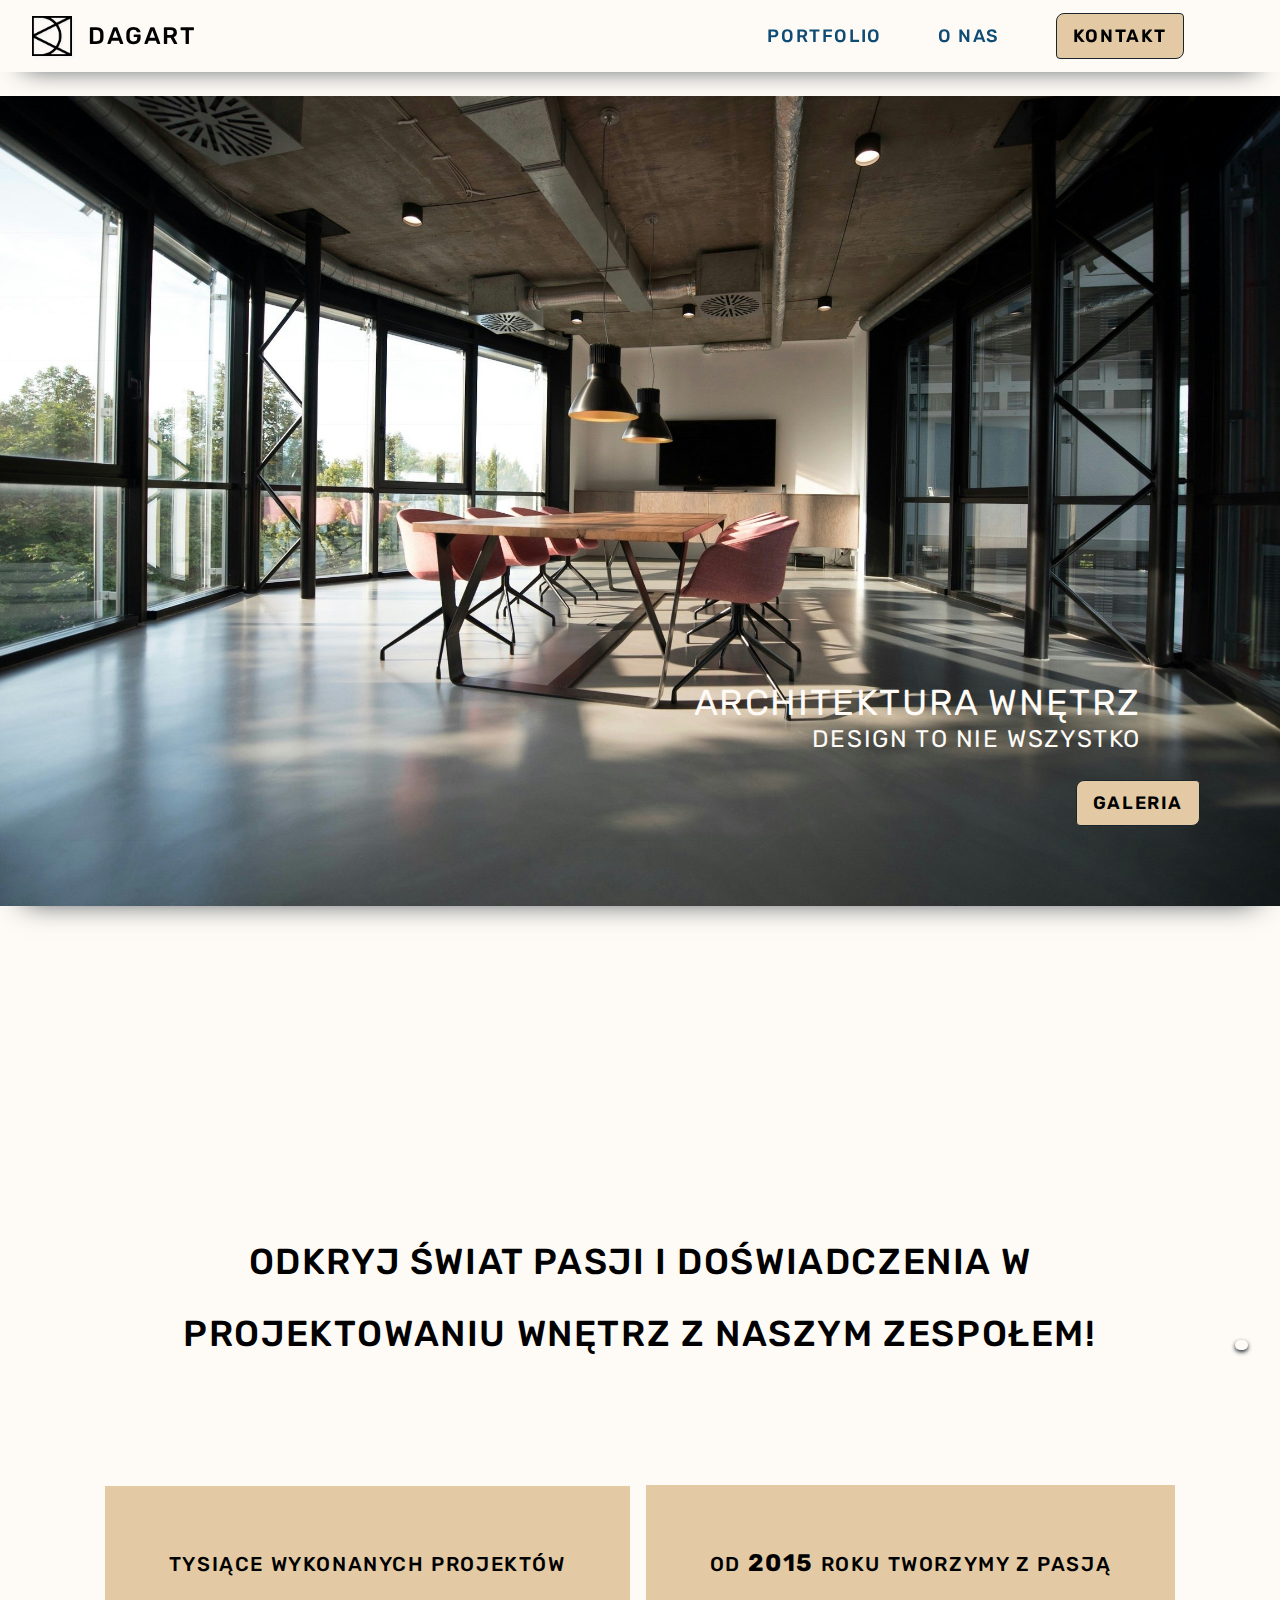
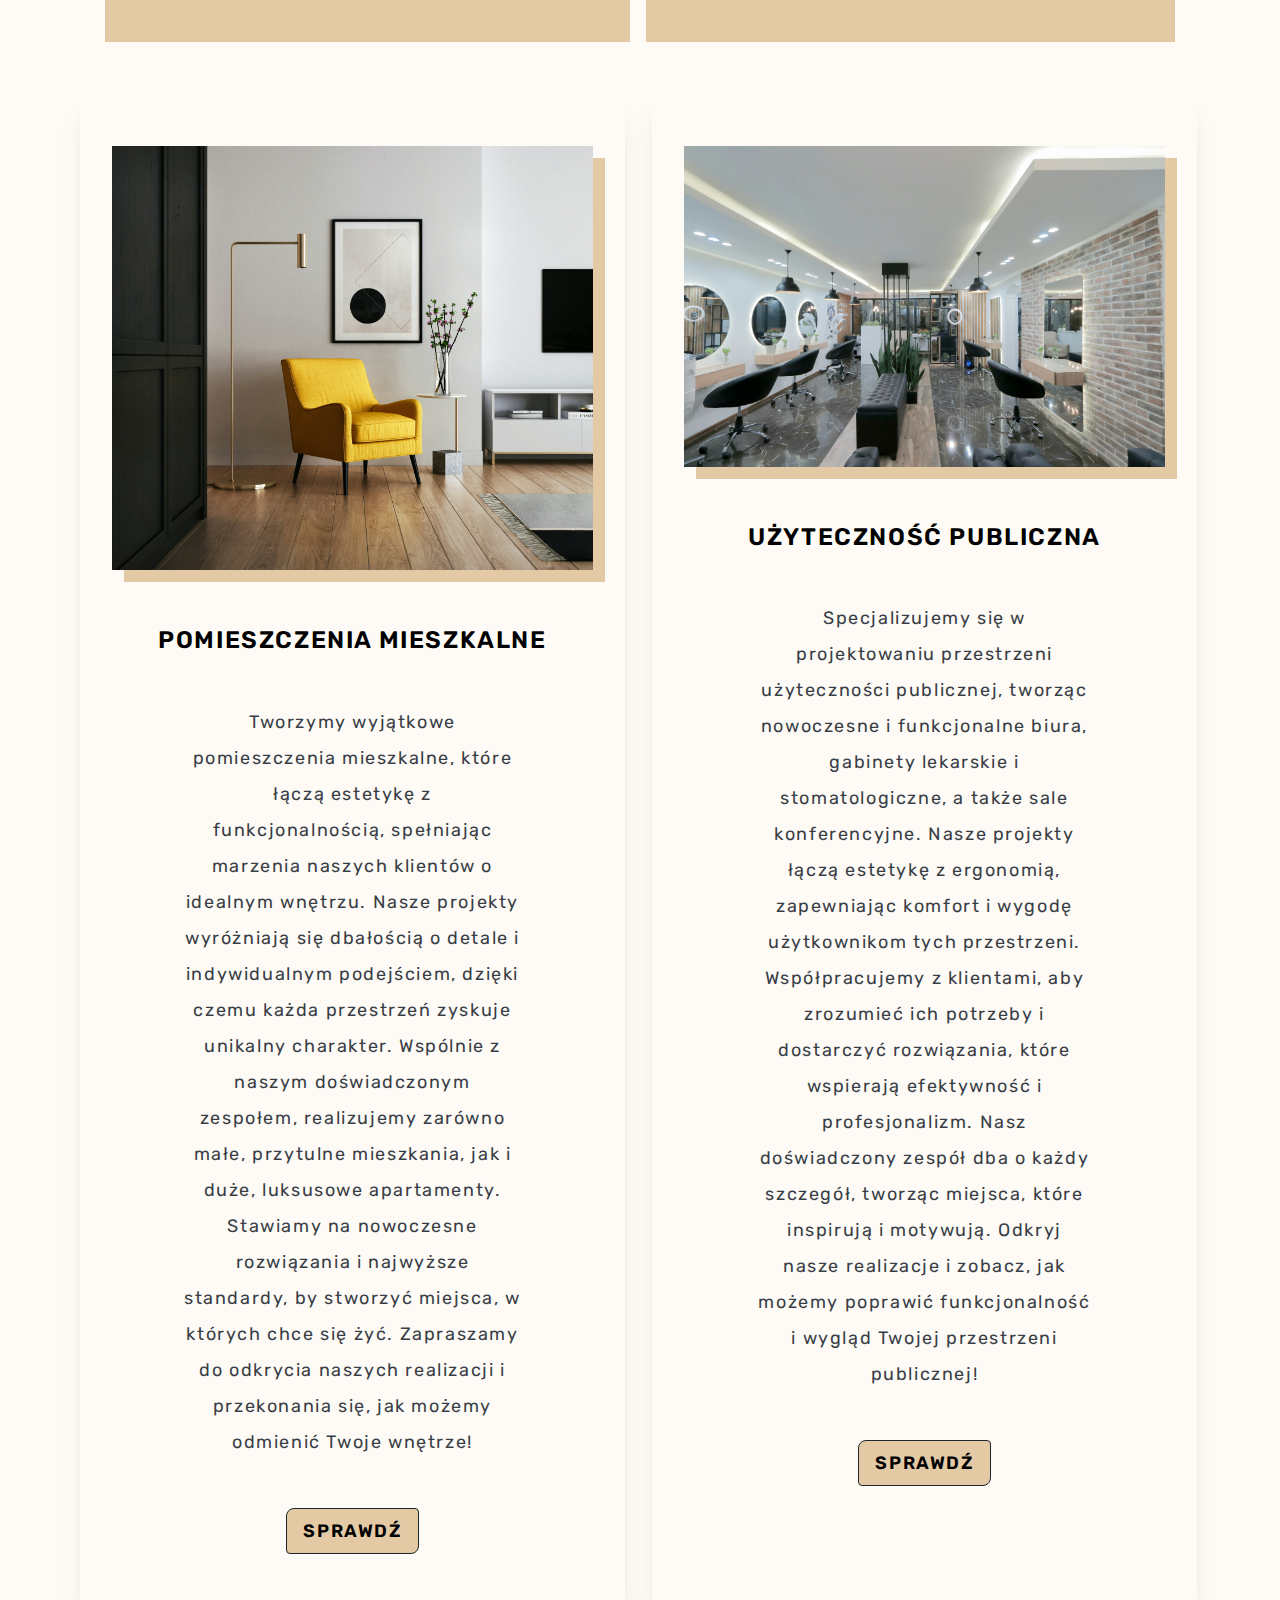
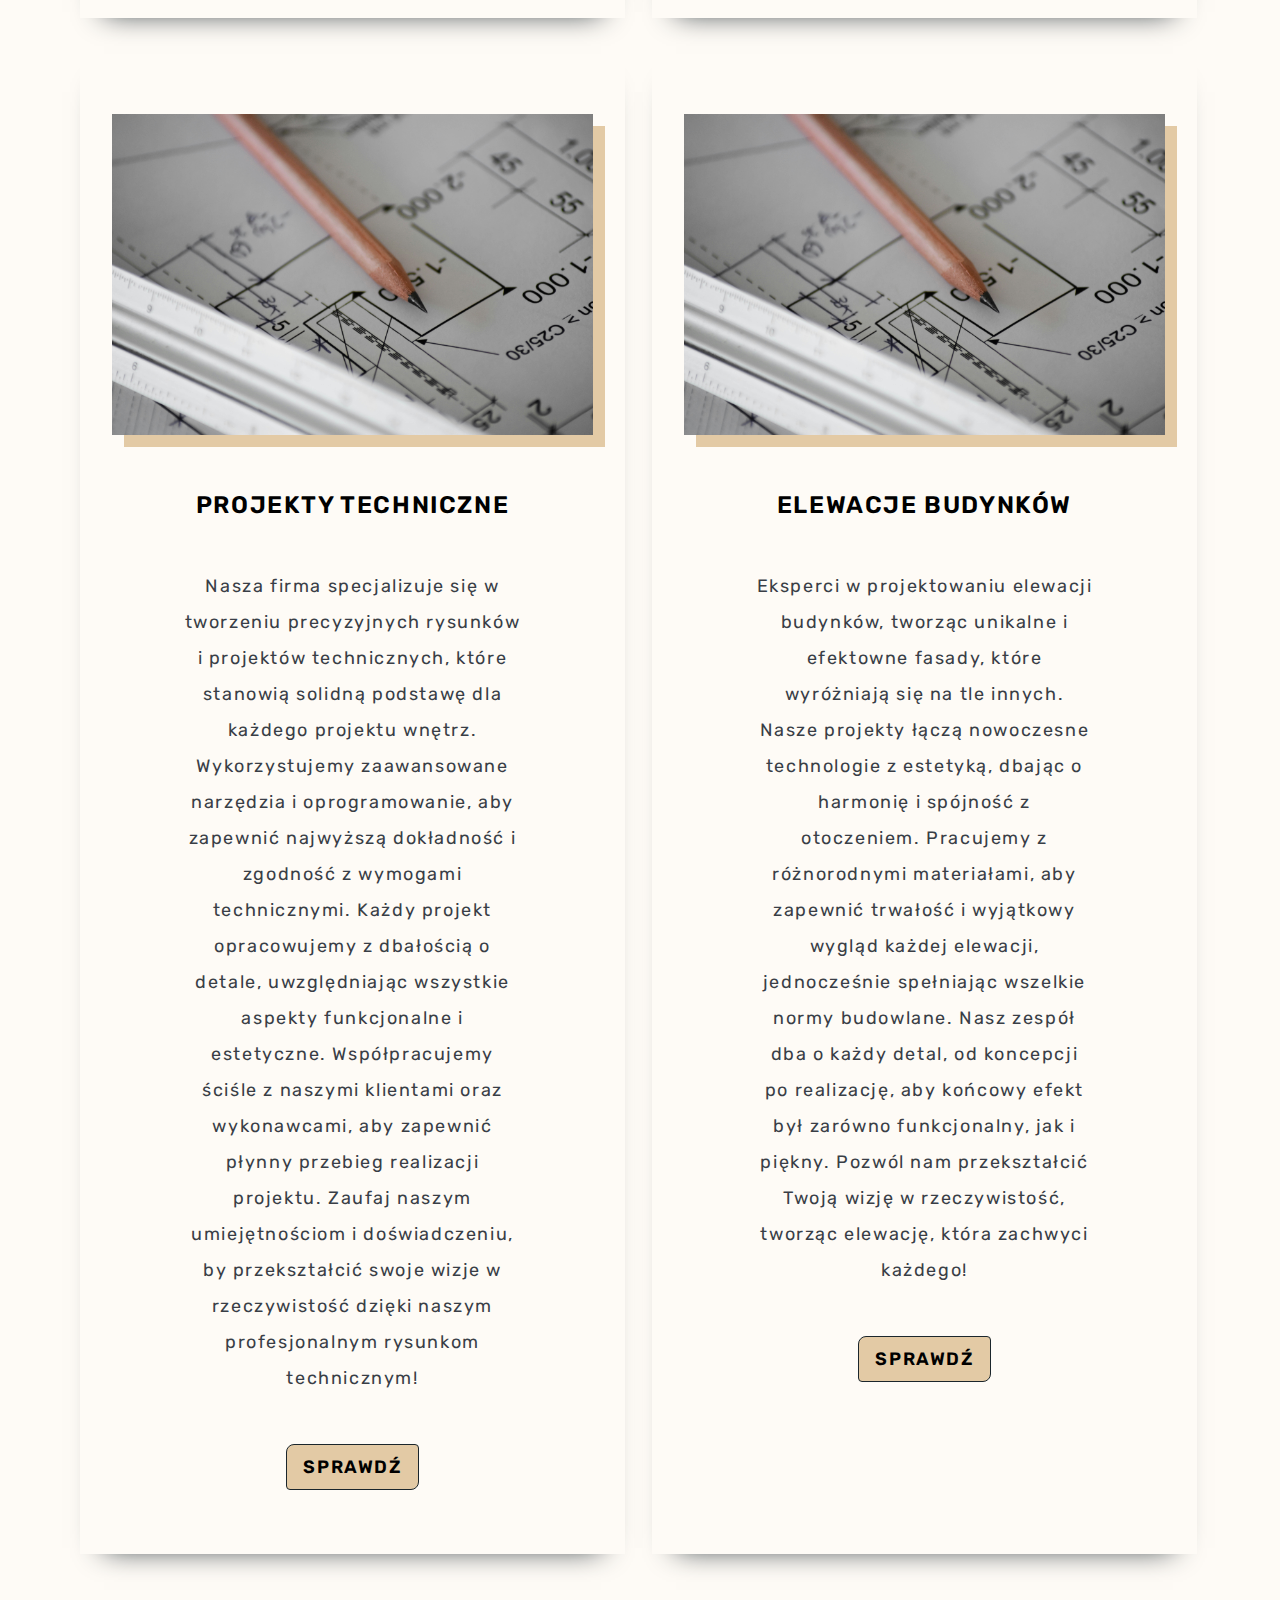
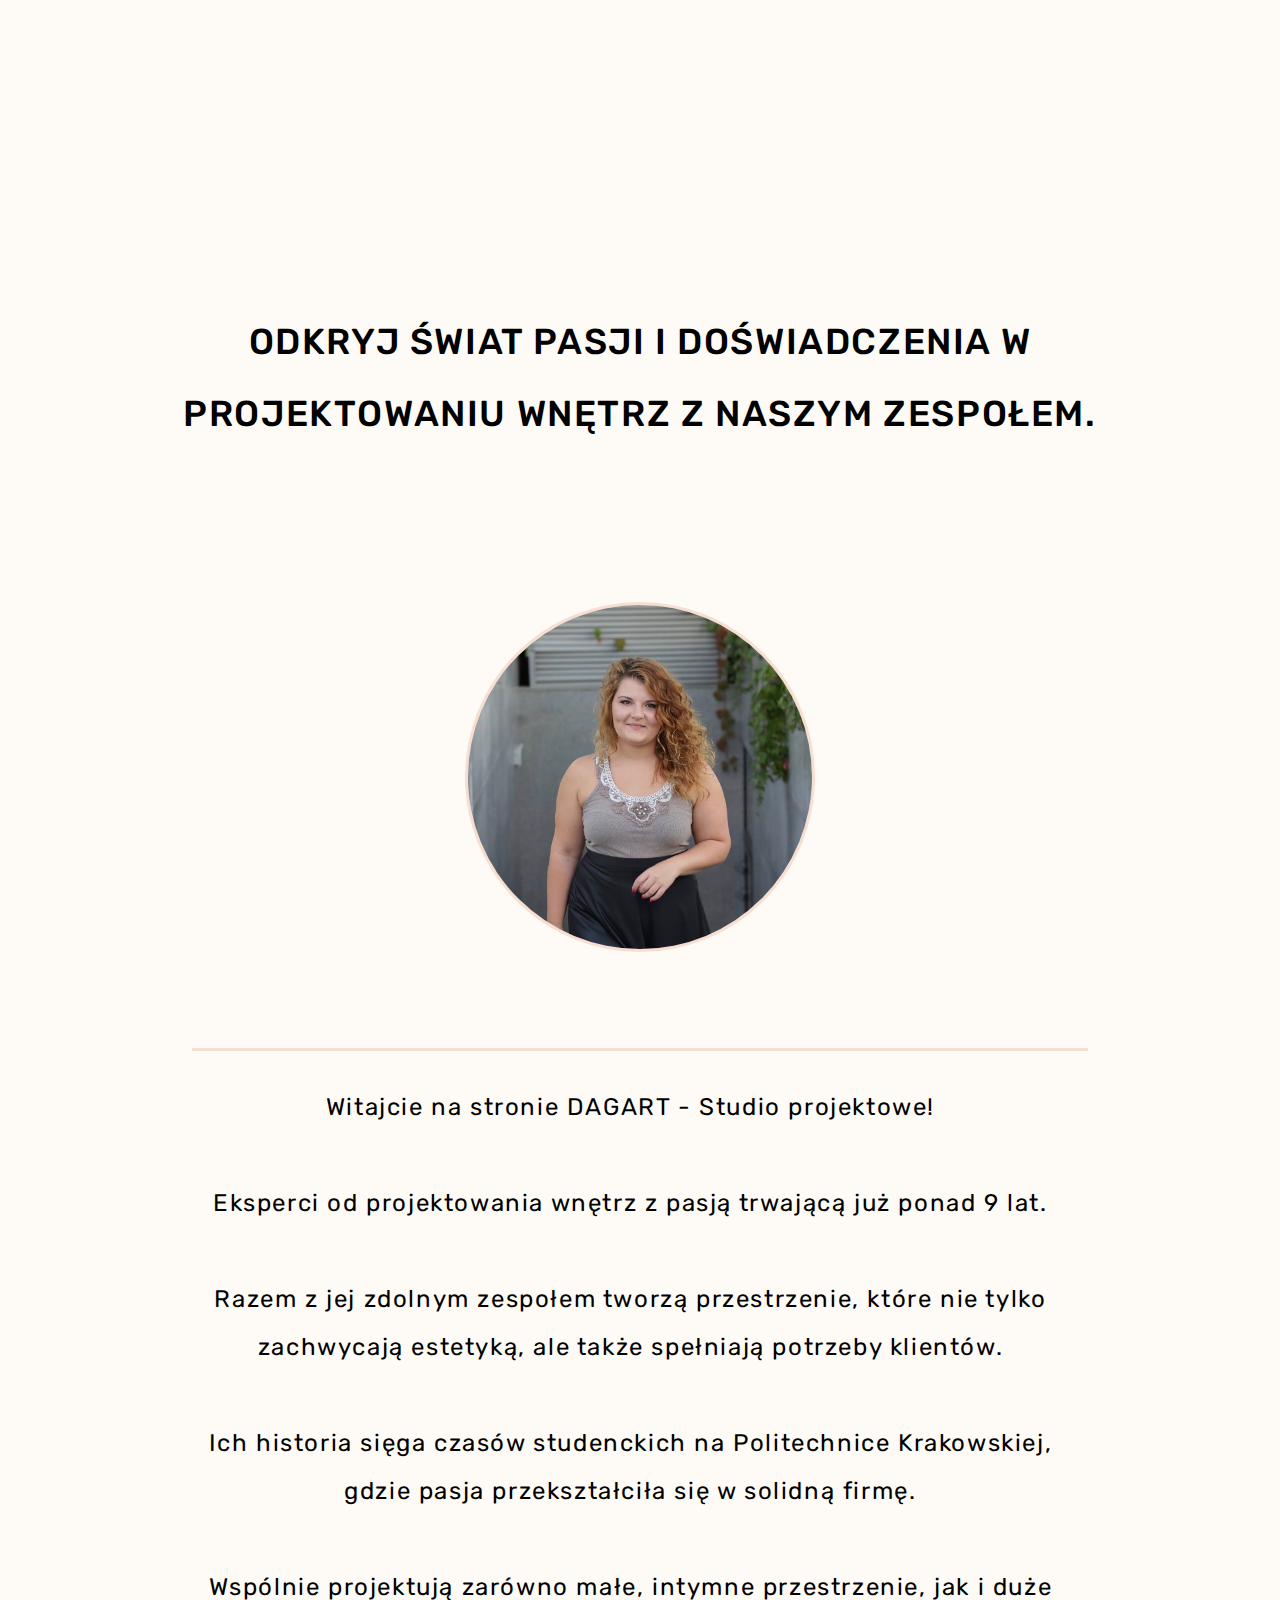
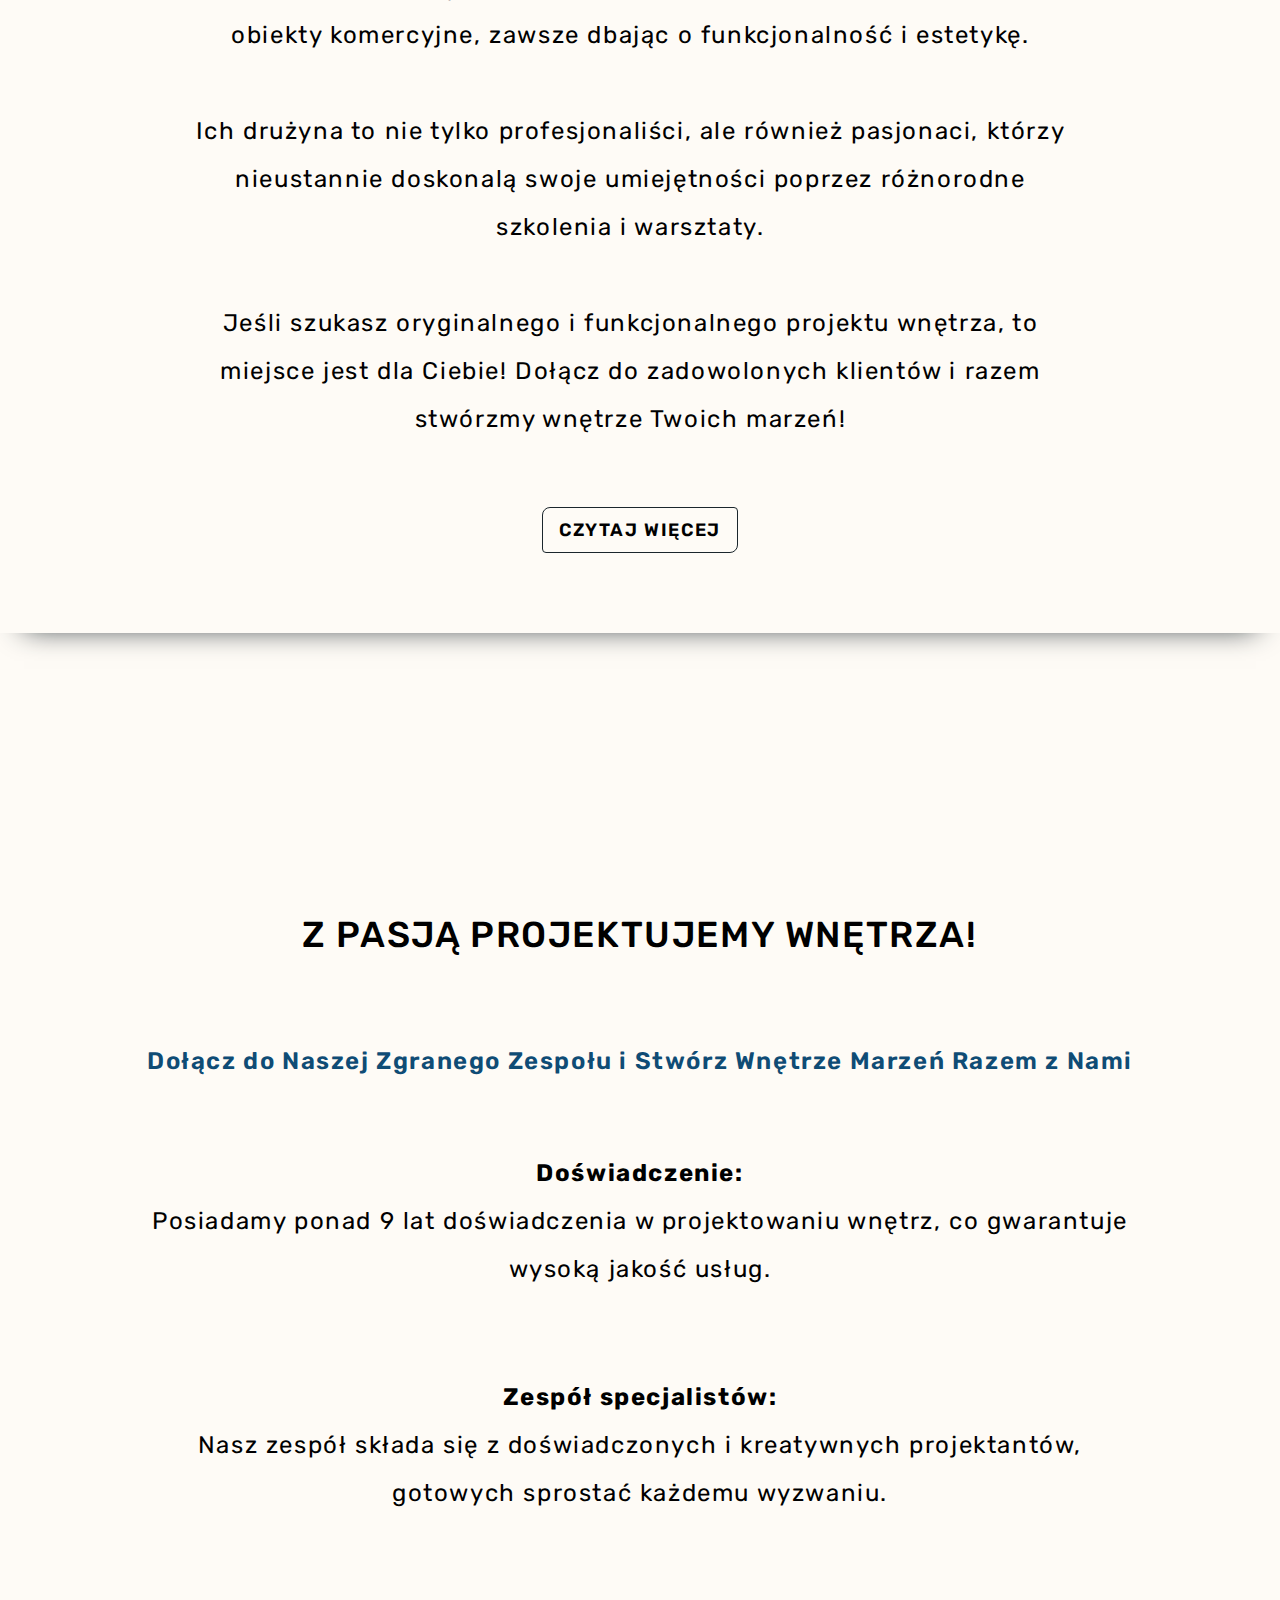
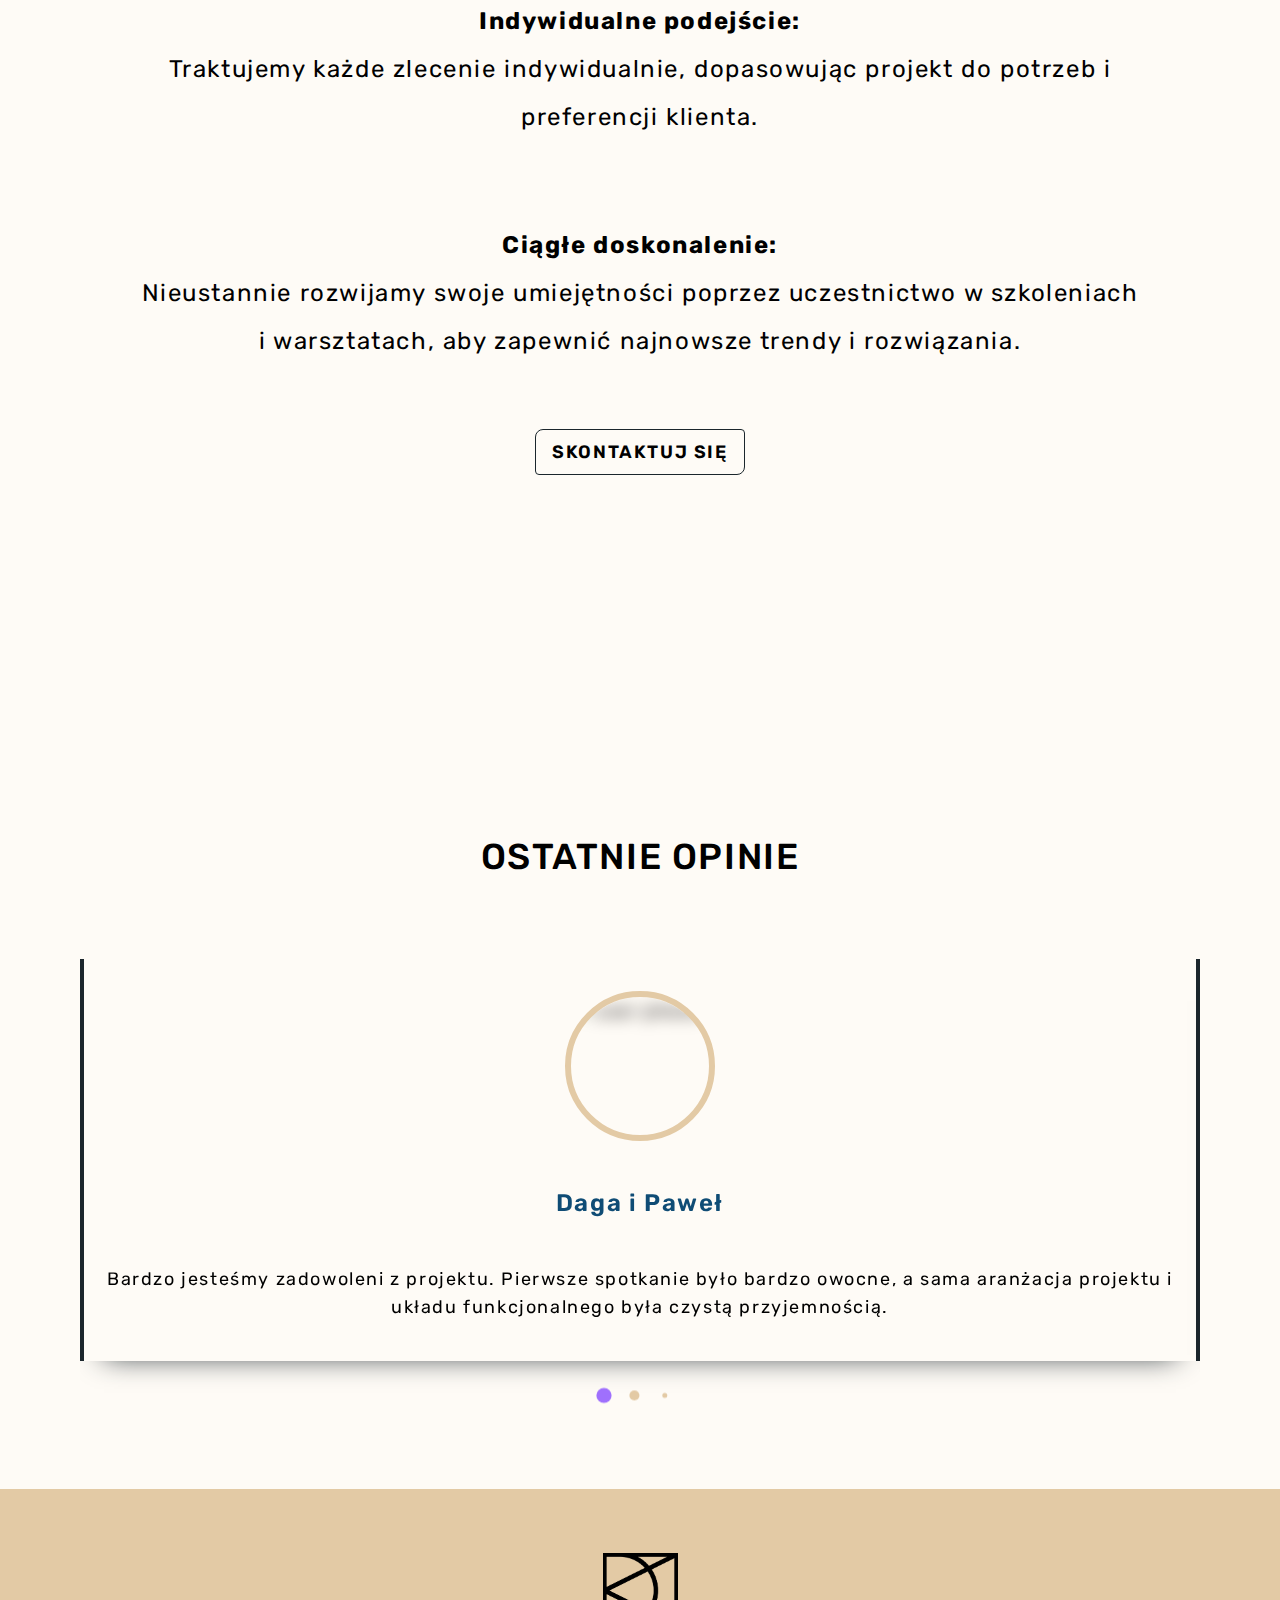
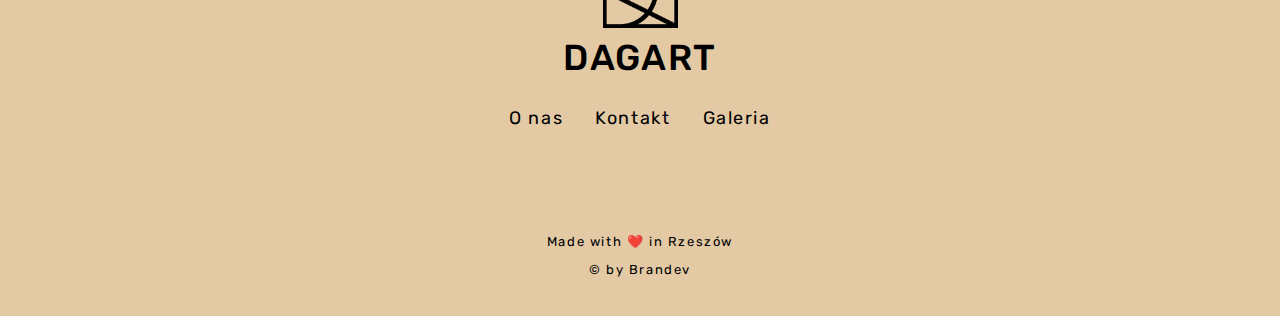
==== index.html @ b117a15b "text width update" ====
<!DOCTYPE html>
<html lang="en">
<head>
    <meta charset="UTF-8">
    <meta name="viewport" content="width=device-width, initial-scale=1.0">
   
    <!-- FAVICON -->
    <link rel="shortcut icon" href="./assets/img/logo/logo_DAGART.png" type="image/x-icon">

    <!-- REMIXICONS -->
    <link rel="stylesheet" href="https://cdn.jsdelivr.net/npm/remixicon@4.1.0/fonts/remixicon.min.css">

    <!-- SWIPER CSS -->
    <link rel="stylesheet" href="./assets/css/swiper-bundle.css">

    <!-- CSS -->
    <link rel="stylesheet" href="./assets/css/styles.css">

    <!-- TITLE -->
    <title>DAGART - Architektura wnętrz</title>
</head>
<body>
<!-- ####### HEADER ####### -->
    <header class="header" id="header">
        <nav class="nav container">
            <a href="./index.html" class="company__container">
                <img class="nav__company" src="./assets/img/logo/logo_DAGART.png" alt="logo">
                <span class="nav__logo">DAGART</span>
            </a>

            <div class="nav__menu" id="nav-menu">
                <ul class="nav__list">

                    <li class="nav__item">
                        <a href="./gallery.html" class="nav__link">Portfolio</a>
                    </li>

                    <li class="nav__item">
                        <a href="./about.html" class="nav__link">O nas</a>
                    </li>

                    <li class="nav__item">
                        <a href="./contact.html" class="button">Kontakt</a>
                    </li>
                </ul>
                <!-- CLOSE BUTTON -->
                <div class="nav__close" id="nav-close">
                    <i class="ri-close-fill"></i>
                </div>
            </div>

                            
            <div class="nav__actions">
                <!-- THEME BUTTON -->
                <i class="ri-sun-cloudy-line change-theme" id="theme-button"></i>
                <!-- TOGGLE BUTTON -->
                <div class="nav__toggle" id="nav-toggle">
                    <i class="ri-menu-search-line menu__toggle"></i>
                </div>
            </div>            
        </nav>        
    </header>

<!-- ####### MAIN STAGE ####### -->    
    <main class="main">
<!-- ####### HOME ####### --> 
        <section class="home section">

            <img class="home__img" src="./assets/img/main-img.jpg" alt="home image">           
    
            <div class="home__container container grid">
                <div class="home__content grid">
                    <div class="home__data grid">
                        <div class="home__title-container">
                            <h1 class="home__title">
                            Architektura wnętrz
                            </h1>

                            <h2 class="home__title2">
                            Design to nie wszystko
                            </h2>
                        </div>

                        <div class="home__social">
                            <a href="#" class="home__social-link" target="_blank">
                                <i class="ri-linkedin-fill"></i>
                            </a>

                            <a href="#" class="home__social-link" target="_blank">
                                <i class="ri-messenger-fill"></i>
                            </a>

                            <a href="#" class="home__social-link" target="_blank">
                                <i class="ri-facebook-box-fill"></i>
                            </a>
                        </div>
                    </div>
                    <a href="./gallery.html" class="home__button button">Galeria</a>                    
                </div>                
            </div>            
        </section>

<!-- ####### PORTFOLIO ####### -->
        <section class="portfolio section">        
            <div class="portfolio__container container grid">               
                <h3 class="portfolio__title section__title">
                    Odkryj świat pasji i doświadczenia w projektowaniu wnętrz z Naszym zespołem!                  
                </h3> 
                <div class="title__container">
                    <p class="title__description title__item">
                    Tysiące wykonanych projektów
                    </p>
                    <p class="title__description title__item2">
                    Od <b class="big__year">2015</b> roku tworzymy z pasją
                    </p> 
                </div>              
            </div>
            <!-- FIRST CARD -->
            <div class="portfolio__cards container grid">
                <article class="portfolio__card">
                    <img src="./assets/img/portfolio_cards/rooms.jpg" alt="room photo" class="card__img">
                    <h4 class="card__title">
                        Pomieszczenia mieszkalne
                    </h4>

                    <p class="card__description">
                        Tworzymy wyjątkowe pomieszczenia mieszkalne, które łączą estetykę z funkcjonalnością, 
                        spełniając marzenia naszych klientów o idealnym wnętrzu. 
                        Nasze projekty wyróżniają się dbałością o detale i indywidualnym podejściem, 
                        dzięki czemu każda przestrzeń zyskuje unikalny charakter. 
                        Wspólnie z naszym doświadczonym zespołem, realizujemy zarówno małe, przytulne mieszkania, jak i duże, 
                        luksusowe apartamenty. Stawiamy na nowoczesne rozwiązania i najwyższe standardy, by stworzyć miejsca, 
                        w których chce się żyć. Zapraszamy do odkrycia naszych realizacji i przekonania się, 
                        jak możemy odmienić Twoje wnętrze!
                    </p>  
                    <a class="portfolio__button button">
                        Sprawdź
                    </a>
                    <!-- SHOW FIRST MODAL CARD -->
                    <div class="portfolio__modal">
                        <div class="portfolio__modal-content">                          
                                                        
                            <div class="img__modal-container grid swiper">
                                
                                <!-- SWIPER -->
                                <div class="swiper-wrapper disable-wrapper">                           

                                <div class="modal__img item0 flex swiper-slide">
                                    <div class="swiper-button-prev"></div>
                                    <div class="swiper-button-next"></div>
                                    <img src="./assets/img/modal_img/house_photo2.jpg" alt="room">
                                </div>

                                <div class="modal__img item1 flex swiper-slide">
                                    <div class="swiper-button-prev"></div>
                                    <div class="swiper-button-next"></div>
                                    <img src="./assets/img/modal_img/room_photo2.jpg" alt="room">                              
                                </div>

                                <div class="modal__img item2 flex swiper-slide">
                                    <div class="swiper-button-prev"></div>
                                    <div class="swiper-button-next"></div>
                                    <img src="./assets/img/modal_img/room_photo3.jpg" alt="room">
                                </div>

                                <div class="modal__img item3 flex swiper-slide">
                                    <div class="swiper-button-prev"></div>
                                    <div class="swiper-button-next"></div>
                                    <img src="./assets/img/modal_img/room_photo4.jpg" alt="room">
                                </div>

                                <div class="modal__img item4 flex swiper-slide">
                                    <div class="swiper-button-prev"></div>
                                    <div class="swiper-button-next"></div>
                                    <img src="./assets/img/modal_img/room_photo5.jpg" alt="room">
                                </div>

                                <div class="modal__img item5 flex swiper-slide">
                                    <div class="swiper-button-prev"></div>
                                    <div class="swiper-button-next"></div>
                                    <img src="./assets/img/modal_img/room_photo6.jpg" alt="room">
                                </div>

                                <div class="modal__img item6 flex swiper-slide">
                                    <div class="swiper-button-prev"></div>
                                    <div class="swiper-button-next"></div>
                                    <img src="./assets/img/modal_img/room_photo1.jpg" alt="room">
                                </div>  
                                <div class="modal__img item7 flex swiper-slide">
                                    <div class="swiper-button-prev"></div>
                                    <div class="swiper-button-next"></div>
                                    <img src="./assets/img/modal_img/room_photo7.jpg" alt="room">
                                </div>                               
                                
                                </div>                            
                            

                                

                                <div class="item8 flex">
                                    <h3 class="modal__title">Pomieszczenia mieszkalne</h3>
                                    <p class="modal__description">
                                        Lorem ipsum dolor sit amet consectetur adipisicing elit. 
                                        Cumque animi inventore beatae incidunt voluptatum 
                                        voluptas!
                                    </p>

                                    <div class="modal__button-container">
                                        <a href="./contact.html" class="modal__button-contact button">Kontakt</a>
                                        <a href="./gallery.html" class="modal__button-gallery button">Galeria</a>
                                        <div class="button button__portfolio-back">Powrót</div>
                                    </div>
                                </div>                                             
                        </div>

                    </div>
                </article>
            <!-- SECOND CARD -->
                <article class="portfolio__card">
                    <img src="./assets/img/portfolio_cards/beauty_salon.jpg" alt="" class="card__img">
                    <h4 class="card__title">
                        Użyteczność publiczna
                    </h4>

                    <p class="card__description">
                        Specjalizujemy się w projektowaniu przestrzeni użyteczności publicznej, tworząc nowoczesne i funkcjonalne biura, 
                        gabinety lekarskie i stomatologiczne, a także sale konferencyjne. 
                        Nasze projekty łączą estetykę z ergonomią, zapewniając komfort i wygodę użytkownikom tych przestrzeni. 
                        Współpracujemy z klientami, aby zrozumieć ich potrzeby i dostarczyć rozwiązania, 
                        które wspierają efektywność i profesjonalizm. Nasz doświadczony zespół dba o każdy szczegół, 
                        tworząc miejsca, które inspirują i motywują. Odkryj nasze realizacje i zobacz, 
                        jak możemy poprawić funkcjonalność i wygląd Twojej przestrzeni publicznej!
                    </p> 
                    <a class="portfolio__button button">
                        Sprawdź
                    </a> 
                    <!-- SHOW SECOND MODAL CARD -->
                    <div class="portfolio__modal">
                        <div class="portfolio__modal-content">                  
                                                        
                            <div class="img__modal-container grid swiper">
                                
                                <!-- SWIPER -->
                                <div class="swiper-wrapper disable-wrapper">                           

                                <div class="modal__img item0 flex swiper-slide">
                                    <div class="swiper-button-prev"></div>
                                    <div class="swiper-button-next"></div>
                                    <img src="./assets/img/modal_img/house_photo2.jpg" alt="room">
                                </div>

                                <div class="modal__img item1 flex swiper-slide">
                                    <div class="swiper-button-prev"></div>
                                    <div class="swiper-button-next"></div>
                                    <img src="./assets/img/modal_img/room_photo2.jpg" alt="room">                              
                                </div>

                                <div class="modal__img item2 flex swiper-slide">
                                    <div class="swiper-button-prev"></div>
                                    <div class="swiper-button-next"></div>
                                    <img src="./assets/img/modal_img/room_photo3.jpg" alt="room">
                                </div>

                                <div class="modal__img item3 flex swiper-slide">
                                    <div class="swiper-button-prev"></div>
                                    <div class="swiper-button-next"></div>
                                    <img src="./assets/img/modal_img/room_photo4.jpg" alt="room">
                                </div>

                                <div class="modal__img item4 flex swiper-slide">
                                    <div class="swiper-button-prev"></div>
                                    <div class="swiper-button-next"></div>
                                    <img src="./assets/img/modal_img/room_photo5.jpg" alt="room">
                                </div>

                                <div class="modal__img item5 flex swiper-slide">
                                    <div class="swiper-button-prev"></div>
                                    <div class="swiper-button-next"></div>
                                    <img src="./assets/img/modal_img/room_photo6.jpg" alt="room">
                                </div>

                                <div class="modal__img item6 flex swiper-slide">
                                    <div class="swiper-button-prev"></div>
                                    <div class="swiper-button-next"></div>
                                    <img src="./assets/img/modal_img/room_photo1.jpg" alt="room">
                                </div>  
                                <div class="modal__img item7 flex swiper-slide">
                                    <div class="swiper-button-prev"></div>
                                    <div class="swiper-button-next"></div>
                                    <img src="./assets/img/modal_img/room_photo7.jpg" alt="room">
                                </div>                               
                                
                                </div>                            
                                                            
                                <div class="item8 flex">
                                    <h3 class="modal__title">Pomieszczenia mieszkalne</h3>
                                    <p class="modal__description">
                                        Lorem ipsum dolor sit amet consectetur adipisicing elit. 
                                        Cumque animi inventore beatae incidunt voluptatum 
                                        voluptas!
                                    </p>

                                    <div class="modal__button-container">
                                        <a href="./contact.html" class="modal__button-contact button">Kontakt</a>
                                        <a href="./gallery.html" class="modal__button-gallery button">Galeria</a>
                                        <div class="button button__portfolio-back">Powrót</div>
                                    </div>
                                </div>                                       
                        </div>

                        </div>
                    </div>                  
                </article>
            <!-- THIRD CARD -->
                <article class="portfolio__card">
                    <img src="./assets/img/portfolio_cards/architect_project.jpg" alt="" class="card__img">
                    <h4 class="card__title">
                        Projekty techniczne
                    </h4>

                    <p class="card__description">
                        Nasza firma specjalizuje się w tworzeniu precyzyjnych rysunków i projektów technicznych, 
                        które stanowią solidną podstawę dla każdego projektu wnętrz. 
                        Wykorzystujemy zaawansowane narzędzia i oprogramowanie, 
                        aby zapewnić najwyższą dokładność i zgodność z wymogami technicznymi. 
                        Każdy projekt opracowujemy z dbałością o detale, uwzględniając wszystkie aspekty funkcjonalne i estetyczne. 
                        Współpracujemy ściśle z naszymi klientami oraz wykonawcami, aby zapewnić płynny przebieg realizacji projektu.
                         Zaufaj naszym umiejętnościom i doświadczeniu,
                          by przekształcić swoje wizje w rzeczywistość dzięki naszym profesjonalnym rysunkom technicznym!
                    </p>  
                    
                    <a class="portfolio__button button">
                        Sprawdź
                    </a>
                    <!-- SHOW THIRD MODAL CARD -->
                    <div class="portfolio__modal">
                        <div class="portfolio__modal-content">                              
                            
                            <div class="img__modal-container grid swiper">
                                
                                <!-- SWIPER -->
                                <div class="swiper-wrapper disable-wrapper">                           

                                <div class="modal__img item0 flex swiper-slide">
                                    <div class="swiper-button-prev"></div>
                                    <div class="swiper-button-next"></div>
                                    <img src="./assets/img/modal_img/house_photo2.jpg" alt="room">
                                </div>

                                <div class="modal__img item1 flex swiper-slide">
                                    <div class="swiper-button-prev"></div>
                                    <div class="swiper-button-next"></div>
                                    <img src="./assets/img/modal_img/room_photo2.jpg" alt="room">                              
                                </div>

                                <div class="modal__img item2 flex swiper-slide">
                                    <div class="swiper-button-prev"></div>
                                    <div class="swiper-button-next"></div>
                                    <img src="./assets/img/modal_img/room_photo3.jpg" alt="room">
                                </div>

                                <div class="modal__img item3 flex swiper-slide">
                                    <div class="swiper-button-prev"></div>
                                    <div class="swiper-button-next"></div>
                                    <img src="./assets/img/modal_img/room_photo4.jpg" alt="room">
                                </div>

                                <div class="modal__img item4 flex swiper-slide">
                                    <div class="swiper-button-prev"></div>
                                    <div class="swiper-button-next"></div>
                                    <img src="./assets/img/modal_img/room_photo5.jpg" alt="room">
                                </div>

                                <div class="modal__img item5 flex swiper-slide">
                                    <div class="swiper-button-prev"></div>
                                    <div class="swiper-button-next"></div>
                                    <img src="./assets/img/modal_img/room_photo6.jpg" alt="room">
                                </div>

                                <div class="modal__img item6 flex swiper-slide">
                                    <div class="swiper-button-prev"></div>
                                    <div class="swiper-button-next"></div>
                                    <img src="./assets/img/modal_img/room_photo1.jpg" alt="room">
                                </div>  
                                <div class="modal__img item7 flex swiper-slide">
                                    <div class="swiper-button-prev"></div>
                                    <div class="swiper-button-next"></div>
                                    <img src="./assets/img/modal_img/room_photo7.jpg" alt="room">
                                </div>                               
                                
                                </div>                               
                                                            
                                <div class="item8 flex">
                                    <h3 class="modal__title">Pomieszczenia mieszkalne</h3>
                                    <p class="modal__description">
                                        Lorem ipsum dolor sit amet consectetur adipisicing elit. 
                                        Cumque animi inventore beatae incidunt voluptatum 
                                        voluptas!
                                    </p>

                                    <div class="modal__button-container">
                                        <a href="./contact.html" class="modal__button-contact button">Kontakt</a>
                                        <a href="./gallery.html" class="modal__button-gallery button">Galeria</a>
                                        <div class="button button__portfolio-back">Powrót</div>
                                    </div>
                                </div>                                                
                        </div>

                        </div>
                    </div>
                </article> 
                <!-- FOURTH CARD -->
                <article class="portfolio__card">
                    <img src="./assets/img/portfolio_cards/architect_project.jpg" alt="" class="card__img">
                    <h4 class="card__title">
                        Elewacje budynków
                    </h4>

                    <p class="card__description">
                        Eksperci w projektowaniu elewacji budynków, tworząc unikalne i efektowne fasady, 
                        które wyróżniają się na tle innych. 
                        Nasze projekty łączą nowoczesne technologie z estetyką, dbając o harmonię i spójność z otoczeniem. 
                        Pracujemy z różnorodnymi materiałami, aby zapewnić trwałość i wyjątkowy wygląd każdej elewacji, 
                        jednocześnie spełniając wszelkie normy budowlane. Nasz zespół dba o każdy detal, od koncepcji po realizację, 
                        aby końcowy efekt był zarówno funkcjonalny, jak i piękny. 
                        Pozwól nam przekształcić Twoją wizję w rzeczywistość, tworząc elewację, która zachwyci każdego!
                    </p>  
                    
                    <a class="portfolio__button button">
                        Sprawdź
                    </a>
                    <!-- SHOW FOURTH MODAL CARD -->
                    <div class="portfolio__modal">
                        <div class="portfolio__modal-content">                              
                            
                            <div class="img__modal-container grid swiper">
                                
                                <!-- SWIPER -->
                                <div class="swiper-wrapper disable-wrapper">                                                               

                                <div class="modal__img item0 flex swiper-slide">
                                    <div class="swiper-button-prev"></div>
                                    <div class="swiper-button-next"></div>
                                    <img src="./assets/img/modal_img/house_photo2.jpg" alt="room">
                                </div>

                                <div class="modal__img item1 flex swiper-slide">
                                    <div class="swiper-button-prev"></div>
                                    <div class="swiper-button-next"></div>
                                    <img src="./assets/img/modal_img/room_photo2.jpg" alt="room">                              
                                </div>

                                <div class="modal__img item2 flex swiper-slide">
                                    <div class="swiper-button-prev"></div>
                                    <div class="swiper-button-next"></div>
                                    <img src="./assets/img/modal_img/room_photo3.jpg" alt="room">
                                </div>

                                <div class="modal__img item3 flex swiper-slide">
                                    <div class="swiper-button-prev"></div>
                                    <div class="swiper-button-next"></div>
                                    <img src="./assets/img/modal_img/room_photo4.jpg" alt="room">
                                </div>

                                <div class="modal__img item4 flex swiper-slide">
                                    <div class="swiper-button-prev"></div>
                                    <div class="swiper-button-next"></div>
                                    <img src="./assets/img/modal_img/room_photo5.jpg" alt="room">
                                </div>

                                <div class="modal__img item5 flex swiper-slide">
                                    <div class="swiper-button-prev"></div>
                                    <div class="swiper-button-next"></div>
                                    <img src="./assets/img/modal_img/room_photo6.jpg" alt="room">
                                </div>

                                <div class="modal__img item6 flex swiper-slide">
                                    <div class="swiper-button-prev"></div>
                                    <div class="swiper-button-next"></div>
                                    <img src="./assets/img/modal_img/room_photo1.jpg" alt="room">
                                </div>  
                                <div class="modal__img item7 flex swiper-slide">
                                    <div class="swiper-button-prev"></div>
                                    <div class="swiper-button-next"></div>
                                    <img src="./assets/img/modal_img/room_photo7.jpg" alt="room">
                                </div>                               
                                
                                </div>
                                                                               
                                <div class="item8 flex">
                                    <h3 class="modal__title">Pomieszczenia mieszkalne</h3>
                                    <p class="modal__description">
                                        Lorem ipsum dolor sit amet consectetur adipisicing elit. 
                                        Cumque animi inventore beatae incidunt voluptatum 
                                        voluptas!
                                    </p>

                                    <div class="modal__button-container">
                                        <a href="./contact.html" class="modal__button-contact button">Kontakt</a>
                                        <a href="./gallery.html" class="modal__button-gallery button">Galeria</a>
                                        <div class="button button__portfolio-back">Powrót</div>
                                    </div>
                                </div>                                       
                        </div>

                        </div>
                    </div>
                </article>               
            </div> 
            
            
        </section>

<!-- ####### ABOUT US ####### -->
        <section class="main__about section">   
            <div class="main__about-container container"> 
                <h3 class="main__title section__title">
                    Odkryj świat pasji i doświadczenia w projektowaniu wnętrz z naszym zespołem.                     
                </h3>        
            <div class="main__about-box">                
                <div class="main__about-circle">                    
                    <img src="./assets/img/owner.jpg" alt="owner photo" class="main__about-img">
                </div>

                <article class="main__about-information-content">
                    <p class="main__about-information">
                        Witajcie na stronie DAGART - Studio projektowe! 
                        <br><br>Eksperci od projektowania wnętrz z pasją trwającą już ponad 9 lat. 
                        <br><br>Razem z jej zdolnym zespołem tworzą przestrzenie, które nie tylko zachwycają estetyką, 
                        ale także spełniają potrzeby klientów.
                        <br><br>Ich historia sięga czasów studenckich na Politechnice Krakowskiej, 
                        gdzie pasja przekształciła się w solidną firmę. 
                        <br><br>Wspólnie projektują zarówno małe, intymne przestrzenie, jak i duże obiekty komercyjne, 
                        zawsze dbając o funkcjonalność i estetykę. 
                        <br><br>Ich drużyna to nie tylko profesjonaliści, ale również pasjonaci, 
                        którzy nieustannie doskonalą swoje umiejętności poprzez różnorodne szkolenia i warsztaty. 
                        <br><br>Jeśli szukasz oryginalnego i funkcjonalnego projektu wnętrza, to miejsce jest dla Ciebie! 
                        Dołącz do zadowolonych klientów i razem stwórzmy wnętrze Twoich marzeń!
                    </p>                                  
                </article>                                                    
            </div> 
            
            <a href="./about.html" class="main__about-button button">
                Czytaj więcej
            </a>
            
        </div>           
        </section>
<!-- ####### CONTACT ####### -->
        <section class="contact section contact__high-res">
            <div class="contact__container container">
                <h3 class="contact__title section__title">
                    Z Pasją Projektujemy Wnętrza!
                </h3>

                <article class="contact__information-box">
                    <h4 class="contact__information">                         
                        Dołącz do Naszej Zgranego Zespołu i Stwórz Wnętrze Marzeń Razem z Nami
                    </h4>
                    <!-- POINT 1 -->
                    <p class="contact__description">
                        <b>Doświadczenie:</b> 
                        <br>Posiadamy ponad 9 lat doświadczenia w projektowaniu wnętrz, co gwarantuje wysoką jakość usług.
                    </p>
                    <!-- POINT 2 -->
                    <p class="contact__description">
                        <b>Zespół specjalistów:</b> 
                        <br>Nasz zespół składa się z doświadczonych i kreatywnych projektantów, gotowych sprostać każdemu wyzwaniu.
                    </p>
                    <!-- POINT 3 -->
                    <p class="contact__description">
                        <b>Indywidualne podejście:</b> 
                        <br>Traktujemy każde zlecenie indywidualnie, dopasowując projekt do potrzeb i preferencji klienta.
                    </p>
                    <!-- POINT 4 -->
                    <p class="contact__description">
                        <b>Ciągłe doskonalenie:</b>
                        <br>Nieustannie rozwijamy swoje umiejętności poprzez uczestnictwo w szkoleniach i warsztatach, 
                        aby zapewnić najnowsze trendy i rozwiązania.
                    </p>

                </article> 
                
                <a href="./contact.html" class="contact__button button">
                    Skontaktuj się
                </a>
            </div>
                        
        </section>

<!-- ####### TESTIMONIAL ####### -->  
        <section class="testimonial section">
            <div class="testimonial__container container">
                <h3 class="section__title testimonial__title">
                Ostatnie opinie
                </h3>

                <div class="testimonial__swiper swiper">
                    <div class="swiper-wrapper">
                    <!-- FIRST OPINION -->
                        <article class="testimonial__card swiper-slide">
                            <div class="testimonial__border">
                                <img src="./assets/img/testimonial/testimonial-1.jpg" alt="user photo" class="testimonial__img">
                            </div>

                            <h4 class="testimonial__names">Daga i Paweł</h4>
                            <p class="testimonial__description">
                                Bardzo jesteśmy zadowoleni z projektu.
                                Pierwsze spotkanie było bardzo owocne, 
                                a sama aranżacja projektu i układu funkcjonalnego była czystą przyjemnością.
                            </p>
                        </article>
                    <!-- SECOND OPINION -->
                        <article class="testimonial__card swiper-slide">
                            <div class="testimonial__border">
                                <img src="./assets/img/testimonial/testimonial-2.jpg" alt="user photo" class="testimonial__img">
                            </div>

                            <h4 class="testimonial__names">Ada i Wojtek</h4>
                            <p class="testimonial__description">
                                Bardzo jesteśmy zadowoleni z projektu.
                                Pierwsze spotkanie było bardzo owocne, 
                                a sama aranżacja projektu i układu funkcjonalnego była czystą przyjemnością.
                            </p>
                        </article>
                    <!-- THIRD OPINION -->
                        <article class="testimonial__card swiper-slide">
                            <div class="testimonial__border">
                                <img src="./assets/img/testimonial/testimonial-3.jpg" alt="user photo" class="testimonial__img">
                            </div>

                            <h4 class="testimonial__names">Agnieszka i Mariusz</h4>
                            <p class="testimonial__description">
                                Bardzo jesteśmy zadowoleni z projektu.
                                Pierwsze spotkanie było bardzo owocne, 
                                a sama aranżacja projektu i układu funkcjonalnego była czystą przyjemnością.
                            </p>
                        </article>
                    <!-- FOURTH OPINION -->
                        <article class="testimonial__card swiper-slide">
                            <div class="testimonial__border">
                                <img src="./assets/img/testimonial/testimonial-4.jpg" alt="user photo" class="testimonial__img">
                            </div>

                            <h4 class="testimonial__names">Justyna i Damian</h4>
                            <p class="testimonial__description">
                                Bardzo jesteśmy zadowoleni z projektu.
                                Pierwsze spotkanie było bardzo owocne, 
                                a sama aranżacja projektu i układu funkcjonalnego była czystą przyjemnością.
                            </p>
                        </article>                        
                    </div>                
            </div> 
                    <!-- PAGINATION -->
                        <div class="testimonial__pagination swiper-pagination"></div>                          
            </div>                   
        </section>

    </main>
    
<!-- ####### FOOTER ####### --> 
    <footer class="footer">
        <div class="footer__container container grid">
            <div class="footer__content grid">
                <a href="./index.html" class="footer__company">
                    <div class="footer__logo-box flex">
                        <img class="footer__logo" src="./assets/img/logo/logo_DAGART.png" alt="company logo">
                        <p class="footer__company-name">DAGART</p>
                    </div>
                </a>

                <ul class="footer__links">
                    <li>
                        <a href="./about.html" class="footer__link">O nas</a>
                    </li>

                    <li>
                        <a href="./contact.html" class="footer__link">Kontakt</a>
                    </li>

                    <li>
                        <a href="./gallery.html" class="footer__link">Galeria</a>
                    </li>
                </ul>

                <div class="footer__social">
                    <a href="" target="_blank" class="footer__social-link">
                        <i class="ri-messenger-line"></i>
                    </a>

                    <a href="" target="_blank" class="footer__social-link">
                        <i class="ri-linkedin-box-line"></i>
                    </a>
                    
                    <a href="" target="_blank" class="footer__social-link">
                        <i class="ri-facebook-box-line"></i>
                    </a>
                </div> 

                <span class="footer__copy">
                    <a href="https://github.com/skladanowski01" class="design__by" target="_blank">
                        Made with ❤️ in Rzeszów<br>
                        &#169; by Brandev
                    </a>
                </span>
            </div>
        </div>
    </footer>
    
<!-- ####### SCRIPTS ####### -->

    <!-- SCROLL UP -->    
    <a href="#" class="scrollup" id="scroll-up">
        <i class="ri-arrow-up-line"></i>
    </a>    
    <script src="./assets/javascript/scrollup.js"></script>

    <!-- MAIN JS -->
    <script src="./assets/javascript/main.js"></script>

    <!-- SWIPER JS -->
    <script src="./assets/javascript/swiper-bundle.js"></script>

    <!-- INDEX JS -->
    <script src="assets/javascript/index.js"></script>
</body>
</html>
---- assets/css/styles.css ----
/* Google fonts */
@import url('https://fonts.googleapis.com/css2?family=Rubik:wght@400;500;600;700&display=swap');

/* #### Variable CSS #### */
/* ##################### */

/* 
box-shadow: 12px 8px 0px -4px var(--shadow-color); 

box-shadow: 0px 18px 28px -24px var(--shadow-color); with blur
*/
:root{
    --header-height: 3.5rem;
    
    /* COLORS */    
    --second-text-color: #393E46;
    --title-text-color: #0F4C75;
    --text-inside-button: #344955;
    --main-text-color: #000;
    --body-color: #FEFBF6;
    --main-color: #F7DED0;
    --second-color: #E3CAA5;
    --third-color: #9F70FD;

    --button-color: #9BCF53;
    --button-color-hover: #F6FDC3;

    --shadow-color: #1B262C;      
    

    /* TYPOGRAPHY && FONT */    
    --body-font: 'Rubik', sans-serif;
    --main-font: 2rem;
    --h1-f-size: 1.5rem;
    --h2-f-size: 1.25rem;
    --h3-f-size: 1rem;
    --normal-f-size: .938rem;
    --small-f-size: .813rem;
    --smaller-f-size: .75rem;
    --icon-size: 1.4rem;
    /* 1rem - 16px */
    
    /* FONT WEIGHT */
    --font-weight-regular: 400;
    --font-weight-medium: 500;
    --font-weight-bold: 600;

    /* Z-INDEX */
    --z-tooltip: 10;
    --z-fixed: 100;
    --z-modal: 1000; 
}

/* #### Responsive typography #### */
/* ############################## */
@media screen and (min-width: 1150px){
    :root{
    --main-font: 4.5rem;
    --h1-f-size: 2.25rem;
    --h2-f-size: 1.5rem;
    --h3-f-size: 1.25rem;
    --normal-f-size: 1.125rem;
    --small-f-size: .875rem;
    --smaller-f-size: .813rem;
    }
}

  /* ################################ */
 /* ############# BASE ############# */
/* ################################ */

*{
    box-sizing: border-box;
    padding: 0;
    margin: 0;
}

html{
    scroll-behavior: smooth;
    letter-spacing: .1rem;
    line-height: 175%;     
}

body{
    background-color: var(--body-color);
    color: var(--main-text-color);
    transition: background-color .4s;
}

body,
input,
textarea,
button{
    font-family: var(--body-font);
    font-size: var(--normal-f-size);
}

button,
input,
textarea{
    border: none;
    outline: none;
}

h1, h2, h3, h4, h5, h6{
    color: var(--title-text-color);
    font-weight: var(--font-weight-bold)
}

ul{
    list-style: none;
}

a{
    text-decoration: none;
}

img{
    display: block;
    max-width: 100%;
    height: auto;
}

  /* ################################ */
 /* ############# BASE END  ######## */
/* ################################ */

/* ######## THEME ######## */
.nav__actions{
    display: flex;
    justify-content: center;
    align-items: center;
    column-gap: 1.5rem;
}
.change-theme{
    font-size: 1.6rem;
    cursor: pointer;
    color: var(--main-text-color);
    cursor: pointer;
    transition: color .4s;
}

/* ######## Variables dark theme ######## */
body.dark-theme{
    --main-text-color: #f8f7bf;
    --second-text-color: #e6da3d;
    --title-text-color: #86cf70;
    --text-inside-button: #345536;
    
    --body-color: #111d88;
    --main-color: #1447a5;
    --second-color: #2383bb;
    --third-color: #e5e91d;

    --button-color: #dd9959;
    --button-color-hover: #9ef397;

    --shadow-color: #8ec7e6;
}

/* #### Reusable css classes #### */
/* ############################# */
.container{
    max-width: 1120px;
    margin-inline: 1.5rem;
}

.grid{
    display: grid;
    gap: 1.5em;
}

.flex{
    display: flex;
}

.section{
    padding-block: 4rem 1rem;
}

.section__title{
    font-size: var(--h1-f-size);
    text-align: center;
    margin-bottom: 2rem;
    text-transform: uppercase;
}

.main{
    overflow: hidden;
}

/* ####################### HEADER ####################### */
.header{
    position: fixed;
    width: 100%;
    top: 0;
    left: 0;
    background-color: var(--body-color);
    z-index: var(--z-fixed);
    transition: background-color .4s, box-shadow .4s;
    box-shadow: 0px 18px 28px -24px var(--shadow-color);
}

.nav{
    position: relative;
    height: var(--header-height);
    display: flex;
    justify-content: space-between;
    align-items: center;
}

.company__container{
    display: flex;
    flex-direction: row;    
    align-items: center;    
}
.nav__company{
    width: 35px;
    margin-right: .5rem;    
    filter: drop-shadow(whitesmoke 2px 2px);
}

.nav__logo{
    color: var(--main-text-color);
    font-weight: var(--font-weight-medium);    
    transition: color .4s;
    font-size: 1.3rem;
}

.nav__toggle,
.nav__close{
    font-size: 2rem;
    cursor: pointer;
}

.nav__toggle{
    color: var(--main-text-color);
    transition: color .4s;
}

.nav__close{
    color: var(--third-color);
}

/* Navigations for mobile */
@media screen and (max-width: 1150px) {
    .nav__menu{
        position: fixed;
        top: -100%;
        left: 0;
        background-color: var(--body-color);
        width: 100%;
        padding-block: 5rem;
        box-shadow: 0px 18px 28px -24px var(--shadow-color);
        transition: top .4s;
    }
}

.nav__list{
    display: flex;
    flex-direction: column;
    row-gap: 2rem;
    text-align: center;
}

.nav__link{
    color: var(--title-text-color);
    font-weight: var(--font-weight-medium);
    transition: color .4s;
    text-transform: uppercase;
}

.nav__link:hover{
    color: var(--third-color);
}

.nav__close{
    position: absolute;
    top: 1.5rem;
    right: 1.75rem;
    font-size: 1.5rem;    
}

/* Show menu */
.show-menu{
    top: 0;
}

/* @@@ BUTTON STYLE @@@ */
.button{
    cursor: pointer;
    display: inline-flex;
    justify-content: center;
    background-color: var(--second-color);
    color: var(--main-text-color);
    font-weight: var(--font-weight-bold);
    padding: .5rem 1rem;
    border-radius: 8px 4px; 
    border: 1px solid var(--shadow-color); 
    text-transform: uppercase;  
    transition: transform .4s, background-color .4s, box-shadow .4s, transform .4s;
}

.button:hover{
    background-color: var(--main-color);
    color: var(--main-text-color);
    transform: translateY(.1rem);
    box-shadow: 0px 8px 12px -6px var(--shadow-color);
}

.button:active{
    transform: scale(.92);
}

/* HOME */
.home{
    position: relative;
    background-color: var(--body-color);        
}

.home__img{    
    width: 100%;    
    height: 90vh;
    object-fit: cover;
    object-position: center;
    display: block;     
    box-shadow: 0px 18px 28px -24px var(--shadow-color);        
}

.home__container{
    padding-block: 4rem;      
    position: absolute;        
}

.home__data{
    row-gap: .75rem;
    text-align: center;
    display: flex;
    justify-content: flex-end;
    align-items: flex-end;                           
}

.home__title{
    font-size: var(--h1-f-size);
    padding-bottom: .5rem;  
    text-transform: uppercase;      
}

.home__title2{
    font-size: var(--h2-f-size);
    text-transform: uppercase;
}

.home__title,
.home__title2{    
    font-weight: var(--font-weight-regular);
    text-align: end;
    padding-right: 2rem;
    color: var(--body-color);
}

.home__social{
    display: flex;
    flex-direction: column;
    justify-content: center;
    gap: .75rem;       
}

.home__button{
    justify-self: flex-end;        
}

.home__social-link{
    font-size: 1.25rem;
    color: var(--body-color);
    scale: 1.2;
}

.home__social-link:hover{
    transition: all .4s;
    scale: 1.5;    
    color: var(--third-color);
}
.home__page-button{
    justify-self: center;
    margin-top: 1rem;
    padding: .9rem;
}

/* PORTFOLIO */
.swiper-button-prev, .swiper-button-next{
    color: wheat;  
    background-color: #000;               
    opacity: .6;     
    transition: opacity .4s, color .4s, background-color .4s;
}
.swiper-button-prev:hover, .swiper-button-next:hover{
    opacity: 1;
    background-color: wheat;
    color: #000;
}
.swiper-button-prev:active, .swiper-button-next:active{
    color: #fff;   
    background-color: sandybrown;
}
.portfolio{    
    background-color: var(--body-color);
}

.portfolio__container{              
    padding-bottom: 2.5rem;
    position: relative; 
}

.portfolio__title{    
    font-weight: var(--font-weight-medium);
    color: var(--main-text-color);    
    font-size: var(--h1-f-size);    
    padding: 2rem; 
    margin-top: 10rem !important;
    line-height: 2;   
}

.title__container{
    display: flex;
    column-gap: 1rem;
    justify-content: center;  
    align-items: center;  
}

.title__description{ 
    text-transform: uppercase;   
    background-color: var(--second-color);
    padding: 4rem;         
    font-weight: var(--font-weight-medium);
    font-size: var(--h3-f-size);
}

.title__item2 .big__year{
    font-size: var(--h2-f-size);
}

.portfolio__cards{
    row-gap: 2rem;
}

.portfolio__card{    
    background-color: var(--body-color-color);
    padding: 4rem 2rem;
    box-shadow: 0px 18px 28px -24px var(--shadow-color);
    text-align: center;    
    transition: background-color .4s;    
}

.card__img{    
    box-shadow: 12px 12px 0px 0px var(--second-color);
    /* border-top: 4px solid var(--shadow-color);
    border-left: 4px solid var(--shadow-color); */
}

.card__title{    
    color: var(--main-text-color);
    font-size: var(--h2-f-size);
    padding: 3.5rem .5rem .1rem .5rem;
    text-transform: uppercase;
}

.card__description{    
    color: var(--second-text-color);
    line-height: 2;
    max-width: 90%;
    margin: auto;
    padding: 3rem;       
}

.portfolio__modal{    
    background-color: var(--body-color);
    inset: 0;
    position: fixed;    
    display: flex;
    justify-content: center;
    align-items: center;
    padding: 2rem 1.5rem;    
    opacity: 0;
    visibility: hidden;
    z-index: var(--z-modal);
    transition: opacity .4s, visibility .4s;      
}
.img__modal-container{ 
    display: flex;  
    justify-content: center;
    align-items: center;  
    flex-flow: column wrap;
    padding: 4rem;        
    width: 1150px;
}
.modal__img{         
    box-shadow: 0px 18px 28px -14px var(--shadow-color);
    max-width: 100%;
    max-height: calc(100vh - 200px); 
    object-fit: cover; 
    object-position: center;       
}
.item8{    
    justify-content: center;
    align-items: center;
    flex-direction: column;
    gap: 1rem;
    padding: 1.5rem;    
    object-fit: contain;   
}
.item8 {
    background-color: var(--second-color);
    border-top: 2px solid var(--shadow-color);
    border-left: 2px solid var(--shadow-color);
    width: 100%;
}
.modal__title{
    font-weight: var(--font-weight-regular);
    font-size: var(--h2-f-size);    
}
.modal__description{
    padding: 0 1rem;   
}
.modal__button-container{
    padding-top: 1rem;
    display: flex;
    gap: 1rem;
} 
.modal__button-container > :nth-child(3){
    margin-left: 2rem;
}

/* Active portfolio modal */
.active-modal{
    opacity: 1;
    visibility: visible;
}

/* ABOUT US */
.main__about{    
    margin-top: 10rem !important;
    box-shadow: 0px 18px 28px -24px var(--shadow-color);
}
.main__about-container {
    display: flex;
    flex-direction: column;
    align-items: center;
    justify-content: center;
}
.main__about-box{    
    display: flex;
    flex-direction: column;
    align-items: center;
    justify-content: center;        
}

.main__about-circle{    
    width: 350px;
    height: 350px;    
    border: solid 3px var(--main-color);
    border-radius: 50%; 
    position: relative; 
    overflow: hidden; 
    margin-top: 4rem;
    margin-bottom: 6rem;            
}

.main__about-img{    
    max-width: 100%; 
    position: absolute;   
    top: -3.5rem;           
}

.main__about-information-content{
    border-top: 3px solid var(--main-color);   
    padding-top: 2rem;      
    line-height: 2;  
    max-width: 80%;       
}

.main__about-information-content p {
    margin-bottom: 4rem; 
}

.main__about-information{
    font-size: var(--h3-f-size);
    text-align: center;    
}

.main__about-information{
    margin-right: 1.2rem;
    font-size: var(--h2-f-size);
}

.main__title{
    font-weight: var(--font-weight-medium);
    color: var(--main-text-color);    
    font-size: var(--h1-f-size); 
    line-height: 2;   
    padding: 2rem; 
    margin-top: 2rem;           
    margin-bottom: 3rem;
    max-width: 90%;
}

.main__about-button{
    background-color: var(--body-color);  
    margin-bottom: 3rem;  
}

.main__opinion{
    font-weight: var(--font-weight-medium);
    color: var(--main-text-color);    
    font-size: var(--h1-f-size);    
    padding: 2rem;
    border-bottom: 2px solid var(--second-color);
    border-right: 2px solid var(--second-color);
    border-left: 2px solid var(--second-color);    
    margin-top: 3rem;
}

/* ABOUT PAGE */
.about{
    padding-top: 6rem;
    display: flex;
    justify-content: center;
    align-items: center;
    flex-direction: column;
    flex-wrap: wrap;
}

.about__title{
    color: var(--main-text-color);
    padding: 2rem;
}
    
.about__profil{
    width: 420px;
    height: 420px;
    justify-self: center;
}

.profil__img{
    max-width: 100%;
}

.about__content{
    text-align: center;
    margin: 5rem 4rem 3rem 4rem;
}

.about__info{
    line-height: 2.4rem;
}

.about__profession{
    margin-top: 1rem;
}

.about__description{
    font-size: var(--h2-f-size);
    margin: auto;
    max-width: 60%;
    padding-top: 6rem;
    text-align: justify;
    line-height: 2;
}

.about__buttons{
    display: flex;
    justify-content: center;
    margin-top: 3rem;
    gap: 2rem;
}

/* CONTACT */
.contact__container {
    display: flex;
    flex-direction: column;
    align-items: center;
    justify-content: center;
    text-align: center;
}
.contact__title{
    font-weight: var(--font-weight-medium);
    color: var(--main-text-color);    
    font-size: var(--h1-f-size);    
    padding: 2rem;            
    margin-bottom: 3rem;
    margin-top: 10rem !important;
}
.contact__information-box{
    display: flex;
    justify-content: center;
    align-content: center;
    flex-direction: column; 
    gap: 1rem;         
    text-align: center;               
    line-height: 2; 
}
.contact__information-box p {
    margin-bottom: 4rem;
}
.contact__information{
    text-align: center;
    margin-bottom: 1rem;  
    margin-bottom: 3rem; 
    font-size: var(--h2-f-size);    
}
.contact__description{
    text-align: center;
    font-size: var(--h2-f-size);
    max-width: 90%;
    margin: auto;
}
.contact__button{    
    align-self: center;       
    background-color: var(--body-color);
    margin-bottom: 3rem;
}
.contact__down-form{
    font-weight: var(--font-weight-medium);
    color: var(--main-text-color);    
    font-size: var(--h1-f-size);    
    padding: 2rem;
    border-bottom: 2px solid var(--main-color);
    border-right: 2px solid var(--main-color);
    border-left: 2px solid var(--main-color);    
    margin-top: 3rem;
}

/* CONTACT PAGE*/
.contact__page-title{
    padding: 3rem 2rem .5rem 2rem;
    color: var(--main-text-color);
}
.contact__page{    
    box-shadow: 0px 18px 28px -24px var(--shadow-color);
    width: 95%;
    padding: 2rem;
    margin: auto;
}
.contact__form{
    position: relative;    
}
.contact__box{
    position: relative;
    width: 100%;
    height: 62px;
    background-color: var(--main-color);      
}
.contact__input{
    width: 100%;
    height: 100%;
    background-color: var(--body-color);
    border: 2px solid var(--second-color);
    padding: .5rem 1.5rem;
    color: var(--title-text-color);
    font-weight: var(--font-weight-medium);
    transition: border-color .4s, background-color .4s;
}
.contact__input:focus{
    border-color: var(--third-color);
}
.contact__input:-webkit-autofill{
    transition: background-color 6000s, color 6000s;    
}
.contact__label{
    font-weight: var(--font-weight-medium);
    font-size: var(--h3-f-size);
    color: var(--shadow-color);
    background-color: var(--body-color);
    position: absolute;
    top: -20px;
    left: 22px;
    padding: 4px;  
    transition: background-color .4s;  
}
.contact__area{
    height: 16rem;
}
.contact__area textarea{
    resize: none;
    padding-top: 1.4rem;
}
.contact__send{
    justify-self: center;
    padding-block: 1rem;
}
.contact__message{
    font-size: var(--small-f-size);
    font-weight: var(--font-weight-medium);
    color: var(--third-color);    
}
.contact__page-office{
    color: var(--main-text-color);
}
.contact__page-map{
    text-align: center;
}
iframe{
    margin: auto;
    width: 95%;
    height: 650px;    
}
.cta-tel{
    padding: .45rem;
    background-color: #9F70FD;
    text-decoration: none;
    font-weight: var(--font-weight-bold);
    font-size: var(--h3-f-size);
    border-radius: .4rem;
    color: whitesmoke;
}
.contact__page-hours{
    font-size: var(--h2-f-size);
    font-weight: var(--font-weight-medium);
}
.phone{
    padding: .5rem;
    border-radius: 8px 4px;
    background-color: #345536;
    color: wheat;
    transition: all .4s;
}
.phone:hover{
    padding: .5rem;
    border-radius: 8px 4px;
    background-color: #509254;
    color: rgb(245, 239, 228);    
}
.phone:active{
    padding: .5rem;
    border-radius: 8px 4px;
    background-color: #c0e730;    
}
.navigation__button{
    justify-self: center;
    padding: 1.2rem;
    margin-top: 2rem;
}

/* TESTIMONIAL */
.testimonial__title{
    font-weight: var(--font-weight-medium);
    color: var(--main-text-color);    
    font-size: var(--h1-f-size);    
    padding: 2rem;       
    margin-bottom: 3rem;
    margin-top: 10rem !important;
}
.testimonial__container{
    position: relative;
}
.testimonial__swiper{
    padding-bottom: 2rem;
}
.testimonial__card{
    background-color: var(--body-color);
    padding: 2rem 1.25rem 2.5rem 1.25rem;
    border-inline: 4px solid var(--shadow-color);
    box-shadow: 0px 18px 28px -24px var(--shadow-color);
    text-align: center;
    transition: background-color .4s;
}
.testimonial__border{
    width: 150px;
    height: 150px;
    border: 6px solid var(--second-color);
    overflow: hidden;
    border-radius: 50%;
    margin: 0 auto 1rem; 
}
.testimonial__img{
    max-width: 100%;
    filter: blur(8px);
    transition: filter .4s;
}
.testimonial__names{
    font-size: var(--h2-f-size);
    margin-top: 3rem;
    margin-bottom: 3rem;
}
.testimonial__card:hover .testimonial__img{
    filter: none;
}
/* SWIPER CLASS */
.swiper-pagination-bullets.swiper-pagination-horizontal{
    bottom: -1.5rem;  
    scale: 1.9;         
}
.swiper-pagination-bullet{
    background-color: var(--second-color);
    opacity: 1;        
}
.swiper-pagination-bullet-active{
    background-color: var(--third-color);
}

/* GALLERY / PORTFOLIO */
.gallery__title{
    font-weight: var(--font-weight-medium);
    color: var(--main-text-color);    
    font-size: var(--h1-f-size);    
    padding: 2rem;    
}
.gallery__button-container{
    justify-content: center;
    align-content: center;
    column-gap: 1rem;
    margin-top: 3rem;
    margin-bottom: 5rem;    
}
.gallery__button-container > button:nth-child(2){
    margin-left: 2rem;
}
.gallery__box{    
    grid-template-columns: repeat(3, 31.5%);   
    margin-inline: 2rem; 
    transition: all .4s;   
}
.column{
    display: none;
}
.gallery__column:after{
    content: "";
    display: flex;
    justify-content: center;
    align-items: center;
    flex: row wrap;
}
.content{
    transition: all .4s;
}
.content:hover{    
    scale: 1.01;       
}
.zoomable {
    border-radius: 5px;
    cursor: pointer;
    transition: 0.3s;
}

.zoomable:hover {
    opacity: 0.7;
}
.swiper-container{     
    width: 100%;
    height: 100%;
    
}

/* The Modal (background) */
.modal-gallery {
    display: none;
    position: fixed;
    z-index: 1;
    padding-top: 100px;
    left: 0;
    top: 0;
    width: 100%;
    height: 100%;
    overflow: auto;
    background-color: rgb(0,0,0);
    background-color: rgba(0,0,0,0.9);
}

/* Modal Content (image) */
.modal__gallery-content {
    margin: auto;
    display: block;
    width: 64vw;
    height: auto;
    object-fit: cover;
}

/* Caption of Modal Image */
.caption {
    margin: auto;
    display: block;
    width: 80%;
    max-width: 700px;
    text-align: center;
    color: #ccc;    
    height: auto;
    position: relative;
    top: -50px;
    font-size: var(--h2-f-size);
}

/* Add Animation - Zoom in the Modal */
.modal__gallery-content, .caption {  
    animation-name: zoom;
    animation-duration: 0.6s;
}

@keyframes zoom {
    from {transform:scale(0)} 
    to {transform:scale(1)}
}

/* The Close Button */
.close-modal {
    position: absolute;
    top: 6.4rem;
    right: 2rem;
    color: #2383bb;
    font-size: 56px;
    font-weight: bold;
    transition: 0.3s;
    z-index: 2;
}

.close-modal:hover,
.close-modal:focus {
    color: #bbb;
    text-decoration: none;
    cursor: pointer;
}

/* Filter elements */
.show {
    display: block;
  }
.filter-button{
    transition: .3s all;
}
.filter-button:hover{
    background-color: #86cf70;
}
.filter-button.active{
    background-color: #393E46;
    color: wheat;
}

/* FOOTER */
.footer{
    margin-top: 4rem;
    background-color: var(--second-color);
}
.footer__container{
    padding-block: 4rem 2rem;
    text-align: center;
    row-gap: 4rem;
}
.footer__content{
    row-gap: 2rem;
}
.footer__content a,
.footer__copy{
    color: var(--main-text-color);
}
.footer__logo-box{
    justify-content: center;
    align-items: center;
    flex-direction: column;
    gap: 1rem;
}
.footer__logo{
    width: 75px;
}
.footer__company-name{
    font-size: var(--h1-f-size);
    font-weight: var(--font-weight-medium);
}
.footer__links,
.footer__social{
    display: flex;
    justify-content: center;
        
}
.footer__links{
    flex-wrap: wrap;
    gap: 2rem;    
}
.footer__link{
    transition: all .4s;
}
.footer__link:hover{    
    border: solid 1px var(--main-text-color);
    padding: .4rem;
    border-radius: .7rem;
}
.footer__social{
    column-gap: 1.4rem;
}
.footer__social-link{
    font-size: var(--h1-f-size);
    transition: transform .4s, color .4s;
}
.footer__social-link:hover{
    transform:translateY(.3rem);
    color: var(--third-color);
}
.footer__copy{
    padding-top: 2rem;
    font-size: var(--smaller-f-size);
}
/* SCROLL UP */
.scrollup{
    position: fixed;
    right: 2rem;
    bottom: -50%;
    background-color: var(--body-color);
    font-size: 1.6rem;
    color: var(--third-color);    
    padding: .3rem .4rem;
    border-radius: .4rem;  
    display: inline-flex;      
    filter: drop-shadow(0 2px 2px var(--shadow-color));  
    transition: all .4s;  
    z-index: var(--z-fixed);    
}
.scrollup:hover{
    transform: translateY(.1rem);
    filter: drop-shadow(0 1px 1px var(--shadow-color));
}
/* SHOW SCROLL UP */
.show-scroll{
    bottom: 2rem;
}

/* BREAKPOINTS oh__yeah, finally*/

/* -- SMALL DEVICES -- */
@media screen and (max-width: 576px) {
    .change-theme, .nav-toggle {
        font-size: 1.4rem;
    }
    .menu__toggle {
        font-size: 1.6rem;
    }
    .nav__company {
        width: 1.6rem;
    }
    .nav__logo {
        display: none;
    }
    .home__img {        
        margin-bottom: .5rem;         
        height: auto;       
    }
    .home__container { 
        position: static;         
        justify-content: center;                                                                          
    }
    .home__content {  
        display: flex;
        flex-direction: column;        
        align-items: center;
        width: 280px;        
    }
    .home__data {        
        display: block;     
    }  
    .home__title-container {        
        width: 100%;
        display: block;
    }     
    .home__title, .home__title2 {
        font-size: .925rem;        
        color: var(--main-text-color);
        font-weight: var(--font-weight-medium); 
        display: inline;  
        padding-left: 1.5rem;                     
    }
    .home__social {          
        margin: 2rem;      
        flex-direction: row;                       
        gap: 3rem;                            
    }
    .home__social-link {
        color: var(--main-text-color);
    } 
    .portfolio__title {
        font-size: var(--h2-f-size);
        font-weight: var(--font-weight-bold);
    } 
    .title__container {
        display: flex;
        flex-flow: column wrap;
        gap: 2rem;
    }
    .title__description { 
        text-align: center; 
        font-size: var(--h3-f-size);      
    }
    .portfolio__cards {
        display: block;
    }
    .portfolio__card {
        margin-bottom: 4rem;
    }    
    .card__title {
        margin-bottom: 2rem; 
        padding: 0;  
        padding-top: 3rem;
        padding-bottom: 1rem;  
        font-weight: var(--font-weight-regular);   
    }
    .card__description {
        display: none;        
    }  
    .img__modal-container{ 
        max-width: 520px;        
        margin-top: 2rem;
    }
    .item8{
        width: 90vw;    
        padding: .8rem .5rem;
        line-height: 105%; 
        margin: 0;   
    }
    .modal__title{
        font-size: .925rem;
    }
    .modal__description{
        font-size: .625rem;        
    }
    .modal__button-container{
        flex-direction: row;
    } 
    .modal__button-contact, 
    .modal__button-gallery,
    .button__portfolio-back{
        font-size: .525rem;
    }   
    .main__title {
        font-size: var(--h2-f-size); 
        margin-bottom: 0;               
    }
    .main__about-box {
        display: flex;
        flex-direction: column;
    }
    .main__about-circle {
        width: 200px;
        height: 200px;
        position: relative;    
        margin-bottom: 3rem;    
    } 
    .main__about-img {
        margin-top: 1.5rem;              
    }  
    .main__about-information-content {
        border-left: none;
        border-top: 2px solid var(--main-color);
        text-align: center;
        width: 90%;
        padding-top: 1rem;
    }
    .main__about-information {
        font-size: var(--h3-f-size);
        font-weight: var(--font-weight-medium);
    } 
    .main__about-button {
        position: static;  
        margin: .6rem 0 2rem 0;      
    }
    .contact__container {
        display: block;
    }
    .contact__title {
        font-size: var(--h2-f-size); 
        font-weight: var(--font-weight-bold);       
    }
    .contact__information, .contact__description {
        font-size: var(--h2-f-size);
    }
    .contact__information-box {        
        align-items: center;       
        padding: 2rem;
    }
    .contact__information {
        font-weight: var(--font-weight-medium);        
    }
    .contact__description {
        font-weight: var(--font-weight-regular);
        margin-bottom: 1.5rem;
    }
    .contact__button {
        position: unset;
    }
    .contact__title {
        padding-top: 2rem;
        font-size: var(--h2-f-size);
        font-weight: var(--font-weight-bold); 
        text-align: center;       
    }
    .testimonial__title {
        font-size: var(--h2-f-size);
        font-weight: var(--font-weight-bold);
    } 
    .swiper-pagination-horizontal.swiper-pagination-bullets.swiper-pagination-bullets-dynamic {
        left: 60%;
    } 
    .img__modal-container {
        display: flex;
        flex-direction: column;
        justify-content: center;
        align-items: center;        
        padding: 2rem;
    }        
    .swiper-scrollbar.swiper-scrollbar-horizontal {
        top: 0;        
        height: 5px; 
        background-color: var(--second-color);                                  
    }
    .swiper-scrollbar-drag {
        background: var(--third-color);        
    } 
    
    .about {
        flex-direction: unset;
    } 
    .about__info {
        padding: 1rem;               
    }
    .about__description{
        text-align: center;
        max-width: 100%;
    }
    .about__buttons {
        display: flex;
        flex-direction: column;
        padding: 2rem;
    } 
    .contact__label {
        font-size: .58rem;
        left: .7rem;
    }  
    .gallery__box{
        grid-template-columns: 100%;              
    } 
    .filter-button{
        font-size: .300rem;
    }  
    .modal__gallery-content{
        padding-top: 8rem;
        width: 100vw;
    }  
    .caption{
        top: -24rem;
    }  
}

/* MEDIUM DEVICES */
@media (min-width: 576px) and (max-width: 1149px) {
    .home__img {  
        height: 75vh;      
        margin-bottom: .5rem;
    }
    .home__container { 
        position: static;         
        justify-content: center;                                                                          
    }
    .home__content {  
        display: flex;
        flex-direction: column;        
        align-items: center;                
    }
    .home__data {        
        display: block;     
    }  
    .home__title-container {        
        width: 100%;
        display: flex;
        flex-direction: column;   
    }     
    .home__title, .home__title2 {
        font-size: var(--h1-f-size);       
        color: var(--main-text-color);
        font-weight: var(--font-weight-medium);  
        text-align: center;  
        padding: 1rem;                   
    }
    .home__social {          
        margin: 2rem;      
        flex-flow: row wrap;                       
        gap: 3rem;                            
    }
    .home__social-link {
        color: var(--main-text-color);
        font-size: calc(var(--h2-f-size) + .3rem);  
    }     
    .main__about-box {
        display: flex;
        flex-flow: column wrap;
        justify-content: center;
        text-align: center;
        padding: 2rem;
    }
    .main__about-information-content {
        border-left: none;        
        border-top: 2px solid var(--main-color);        
        padding: 2rem 1rem 1rem 1rem;               
    }
    .main__about-information {
        margin: 0;
    }
    .main__about-button {        
        position: unset;
        right: 0;
    }  
    .contact__information-box {
        padding: 2rem;
    }
    .contact__button {
        margin-top: 1.5rem;
        position: unset;
    }
    .img__modal-container {
        max-width: 700px;
        padding: 2rem;
    } 
    .modal__gallery-content{
        padding-top: 14rem;
        width: 100vw;
    }   
}

/* LARGE DEVICES */
@media screen and (min-width: 1150px) {
    .container {
        margin-inline: auto;
    }
    .section {        
        padding-block: 6rem 2rem;
    }
    .section__title {
        margin-bottom: 3.5rem;
    }
    .nav {
        height: calc(var(--header-height) + 1rem);
        column-gap: 4rem;
        max-width: 2048px;
        margin: 0 2rem;        
    }    
    .nav__toggle, .nav__close {
        display: none;
    }
    .nav__menu {
        margin-left: auto;
    }
    .nav__list {
        flex-direction: row;
        align-items: center;
        column-gap: 3.5rem;
    }
    .nav__company, .nav__logo {
        margin-right: 1rem;  
        width: 2.5rem;      
    }
    .nav__logo {
        font-size: 1.5rem;
    }
    .home__container {
        right: 5rem;
        bottom: 3rem;
    }
    .portfolio__cards {
        grid-template-columns: repeat(2, 545px);
    }                      
}
@media screen and (min-width: 1024px) {    
    .img__modal-container{                 
        max-width: 65vw;             
    }
    .modal__img{                               
        max-width: 100%;             
    } 
    .modal__title{
        font-size: 1rem;
    }
    .modal__description{
        font-size: .8rem;
    }
    .item8{
        padding: 1rem .3rem;
        gap: 0;        
    }
    .modal__button-contact, 
    .modal__button-gallery,
    .button__portfolio-back{
        font-size: .8rem;
        padding: .2rem .5rem;
    } 
    .modal__gallery-content{   
        padding: 0;     
        width: 66vw;
    }    
}

/* 2K+ BIG DEVICES (2048x1152px & 2038x1536) */
@media screen and (min-width: 2048px) {
    .container {
        max-width: 1920px;
        margin-inline: auto;
    }                 
    .portfolio__cards {
        grid-template-columns: repeat(2, 756px);
    } 
    .portfolio,
    .main__about,
    .contact__high-res,
    .testimonial__container {
        max-width: 1540px;
        margin: auto;      
    }
    .img__modal-container {
        max-width: 1920px;        
    }
    .gallery__box{
        grid-template-columns: repeat(2, 800px);         
        justify-content: center;                    
    } 
    .modal__gallery-content{
        padding-top: 0;
        width: 64vw;
    }
    .title__container{
        gap: 3.5rem;
        margin-top: 2rem;
        margin-bottom: 6rem;
    }
}
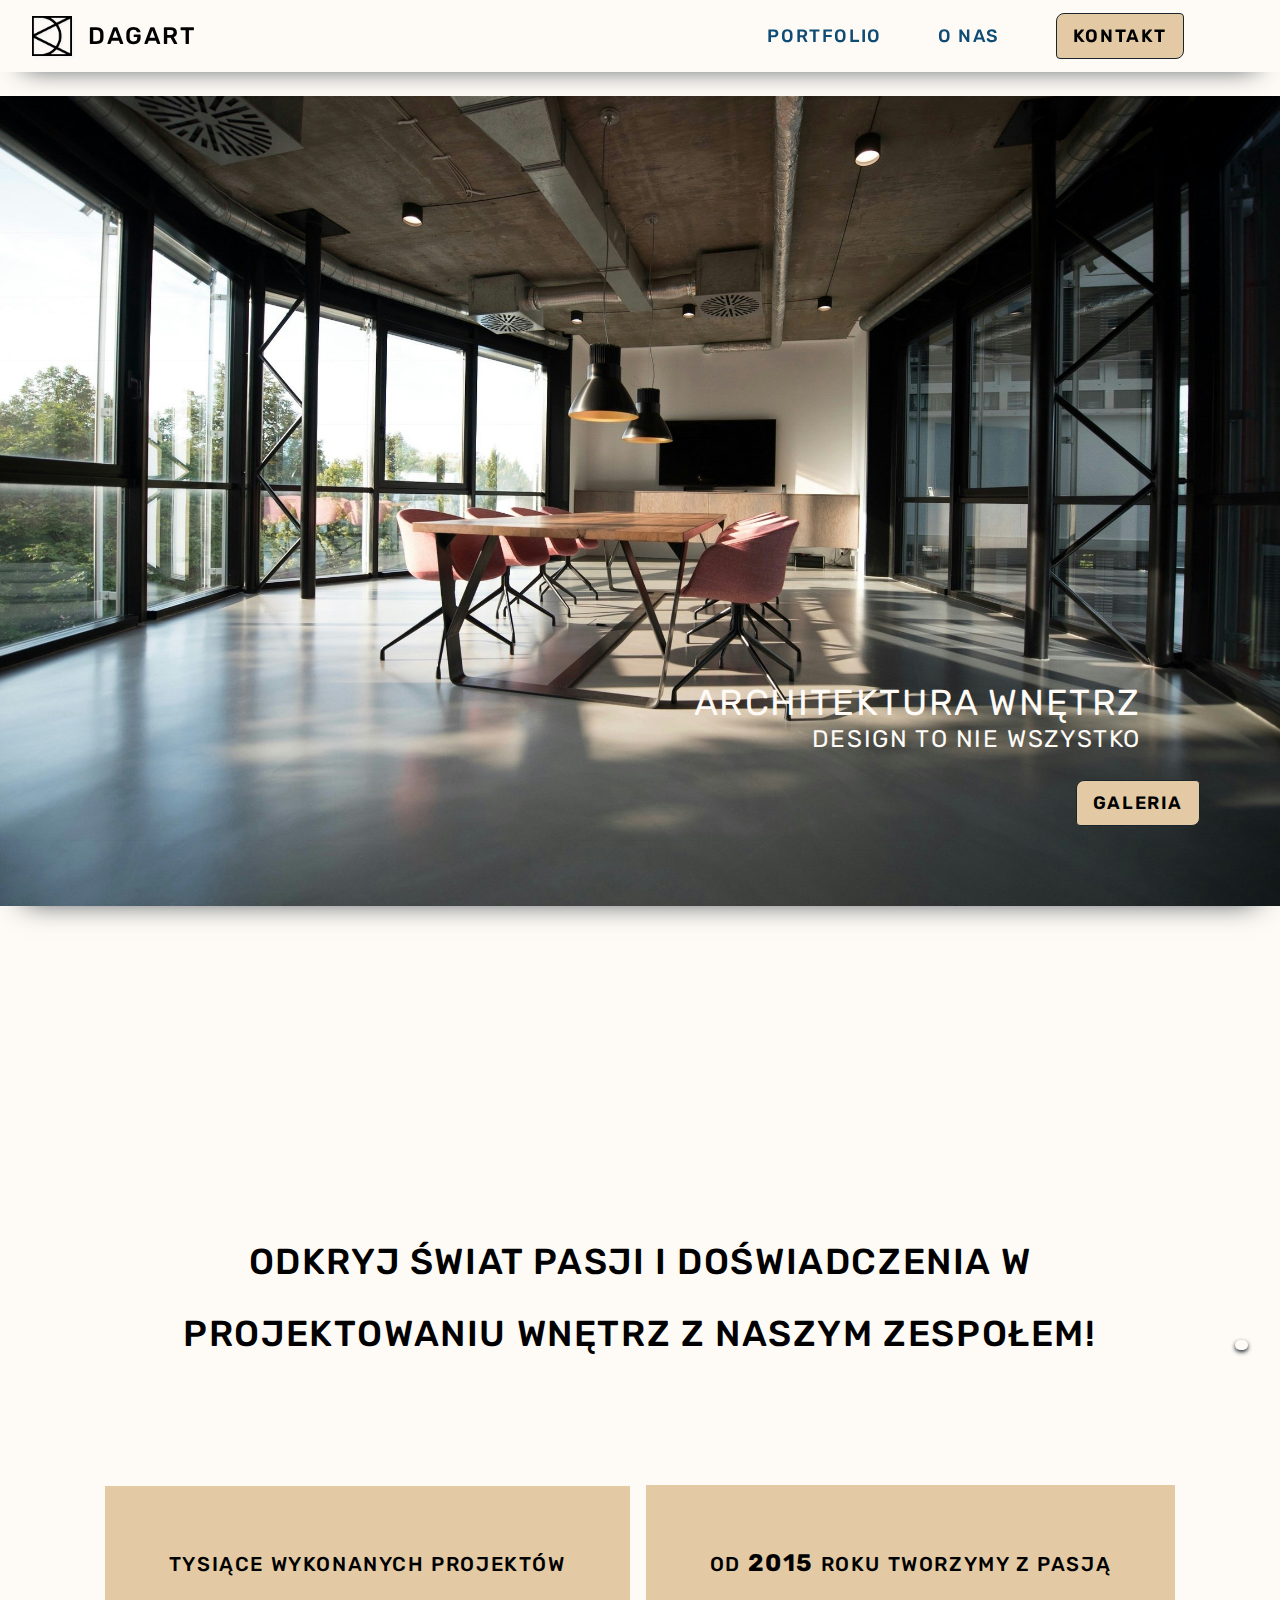
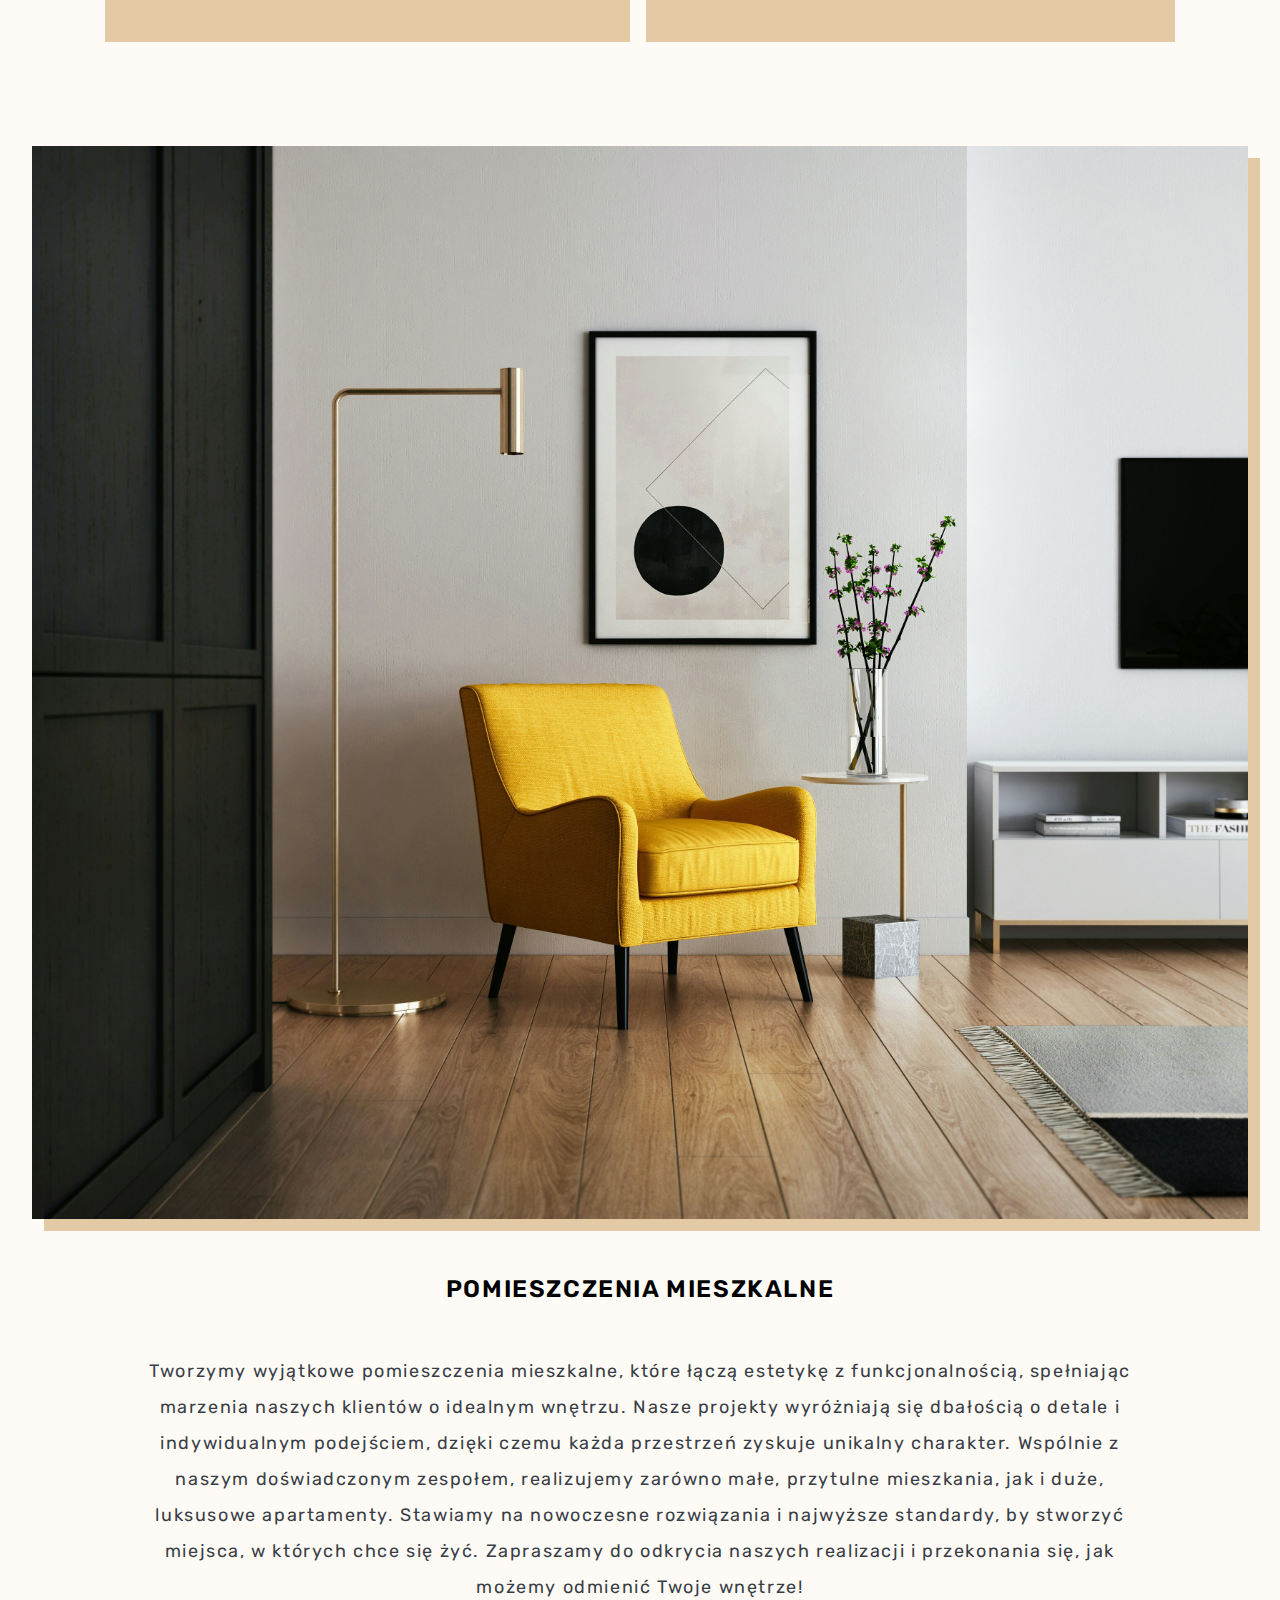
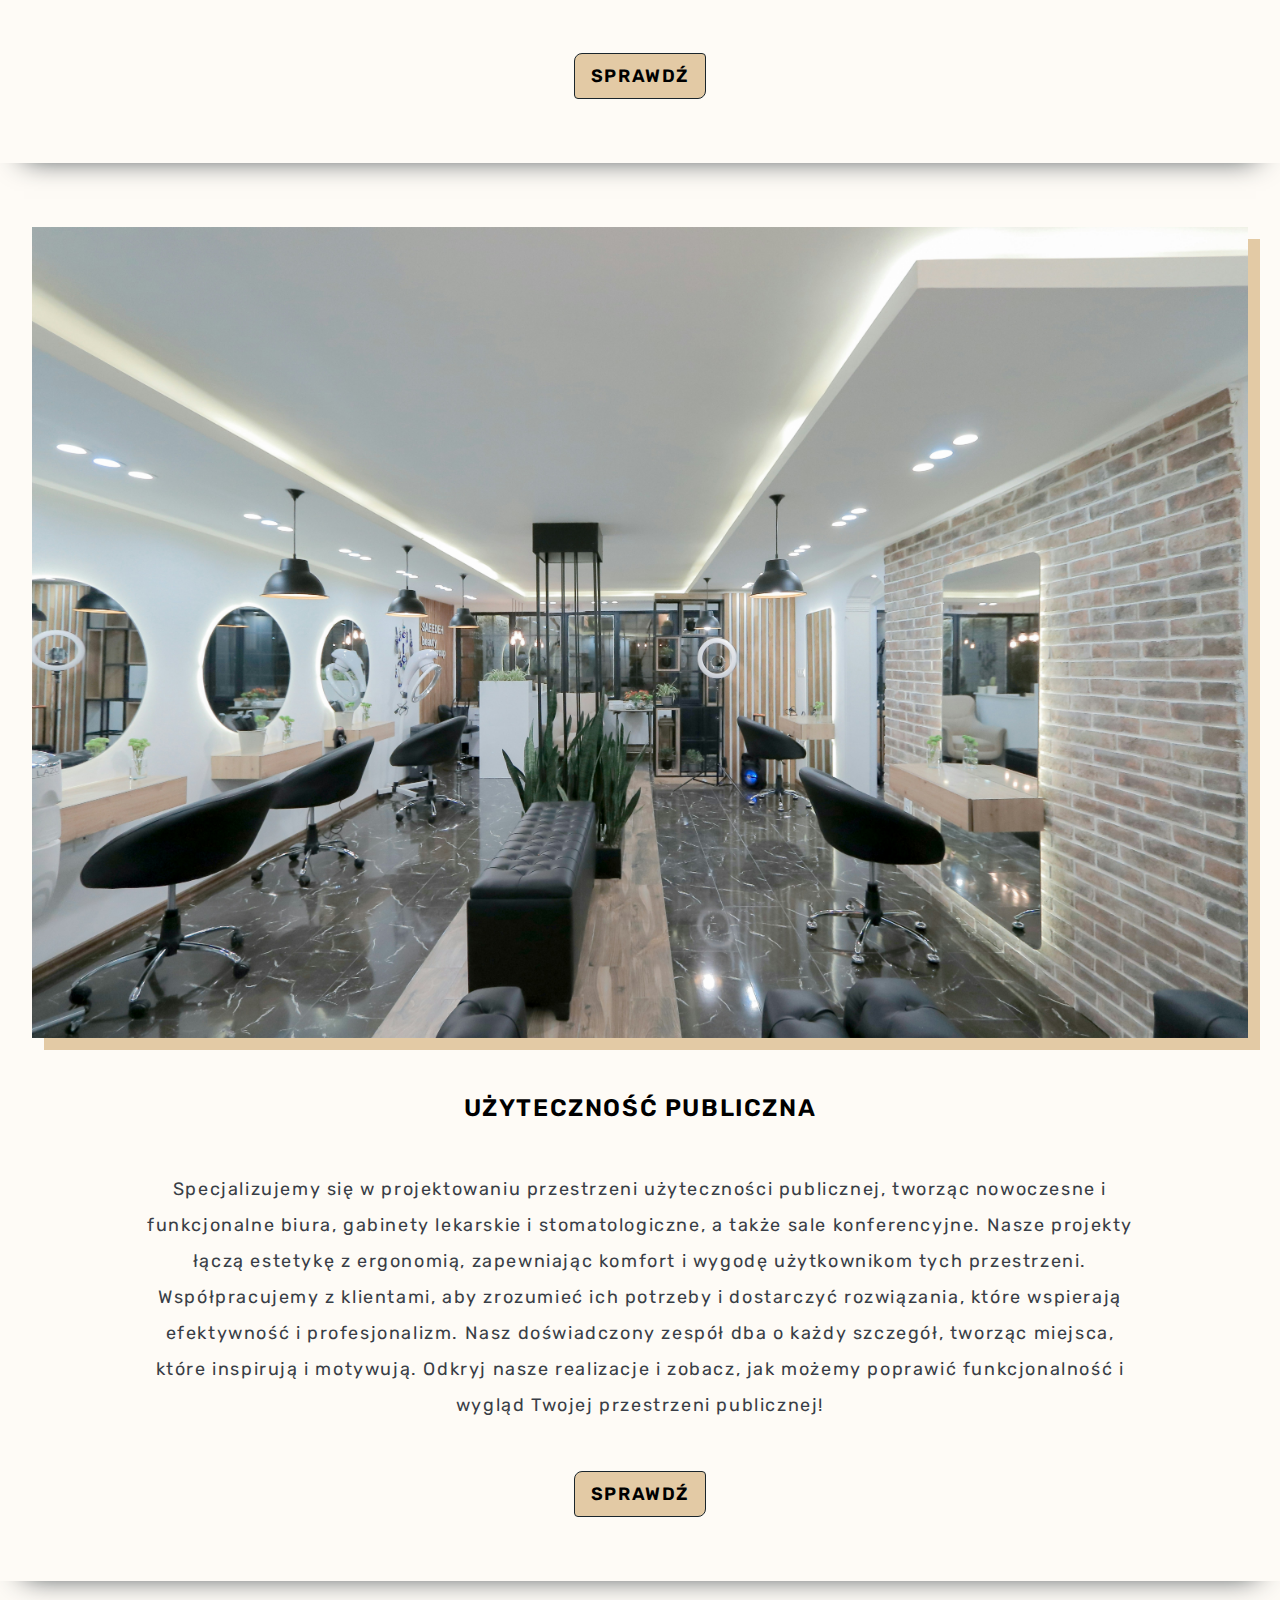
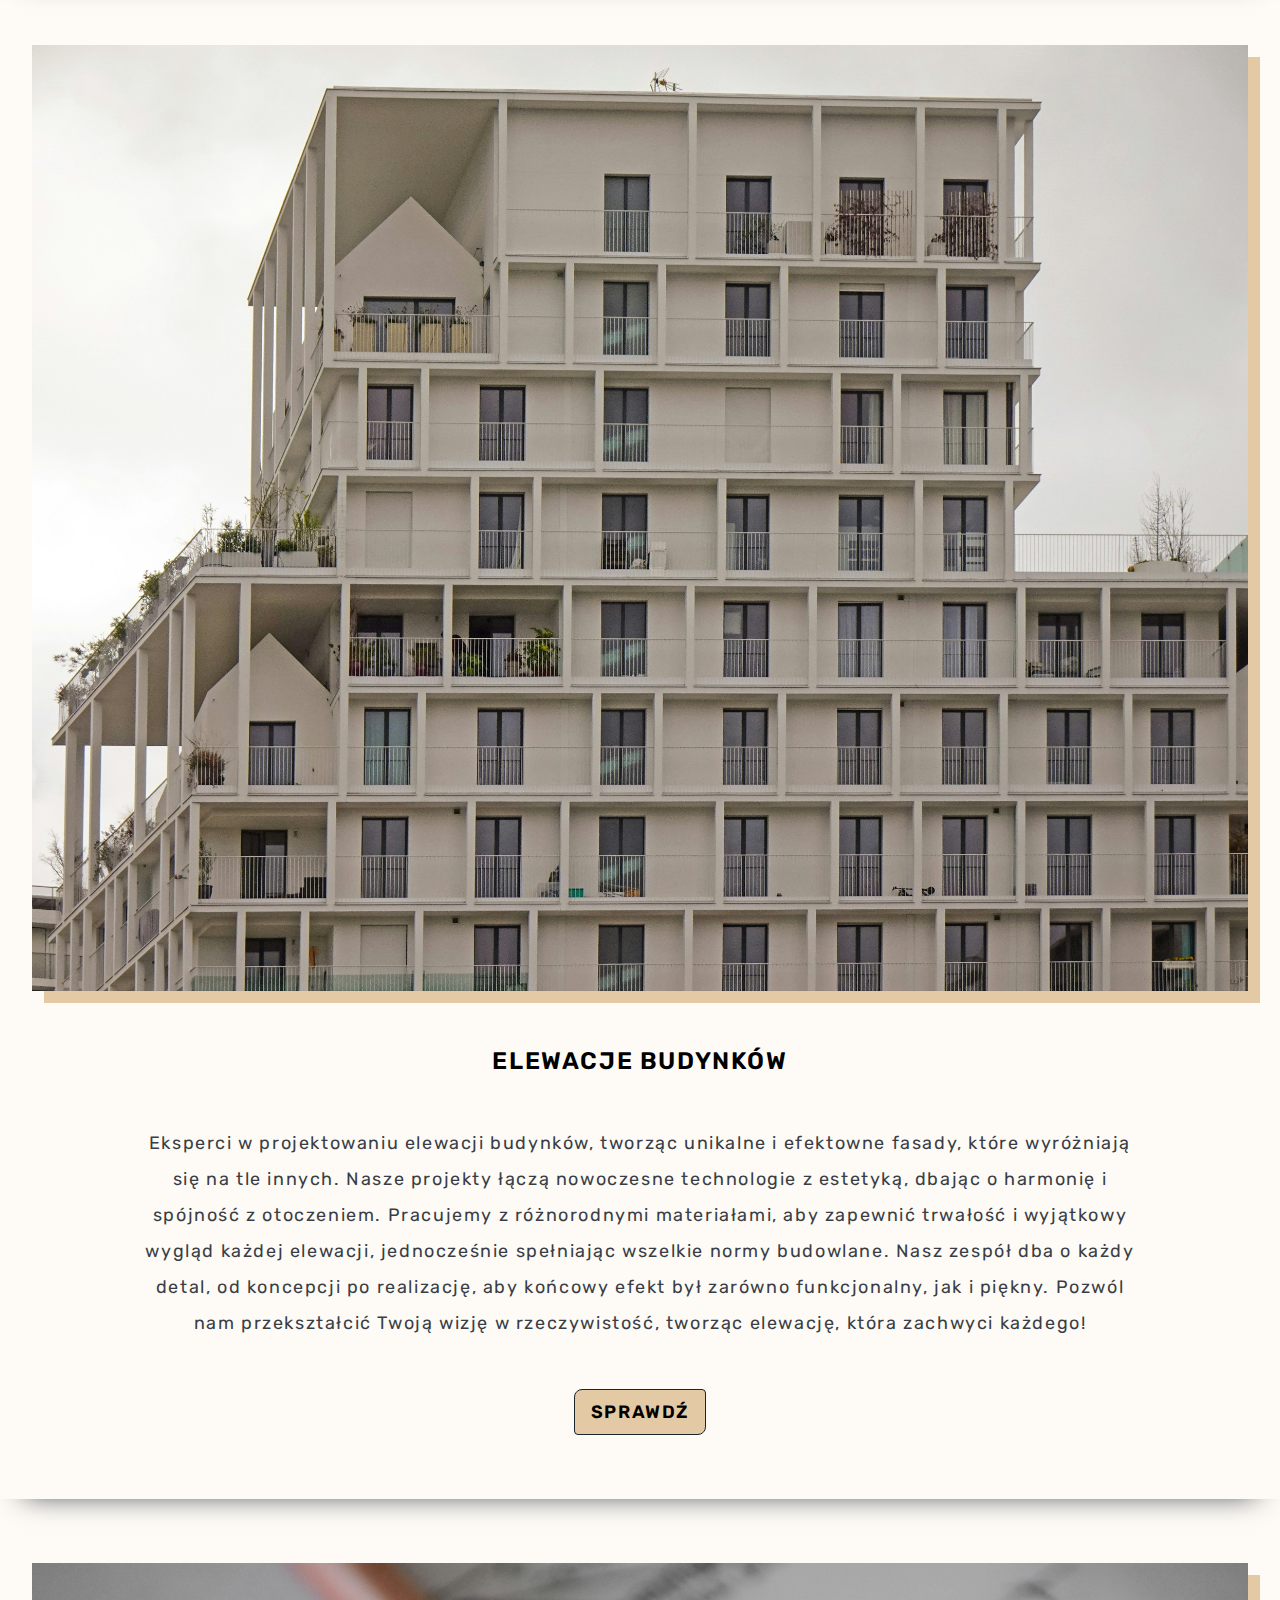
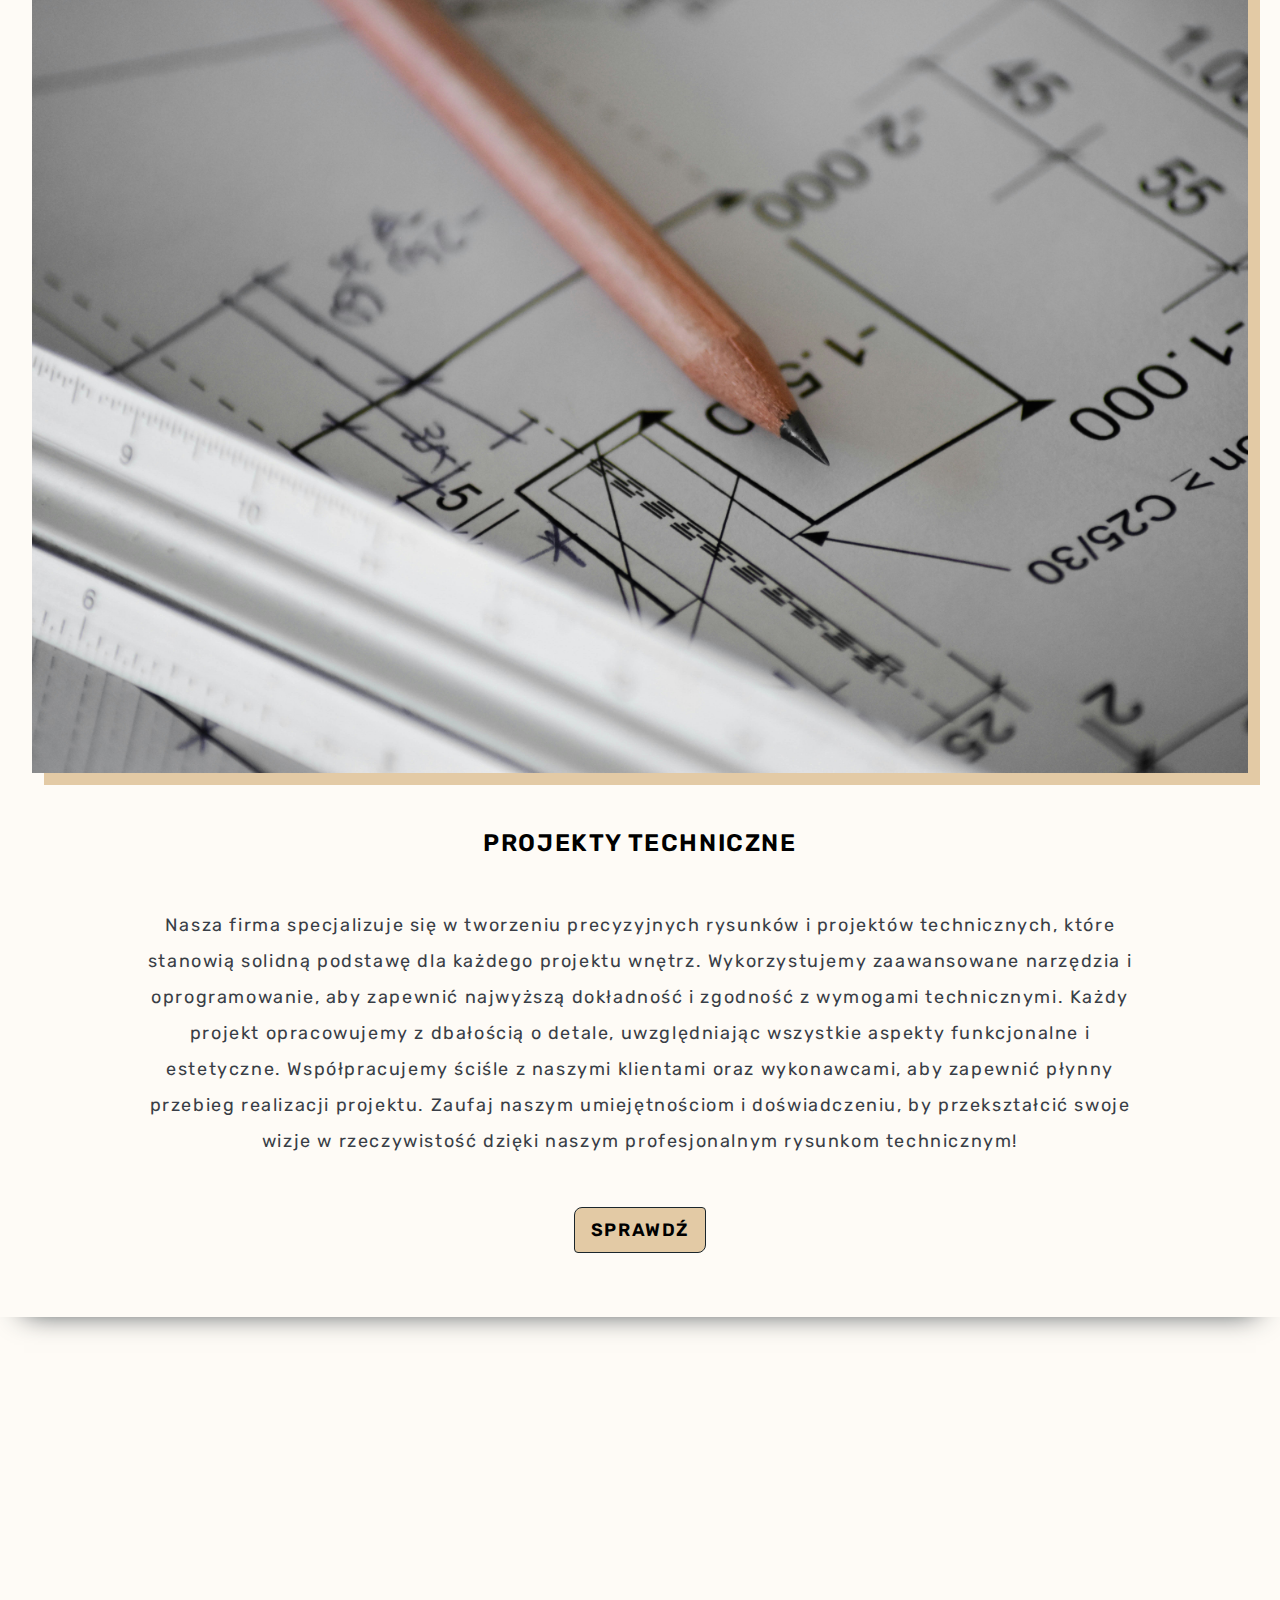
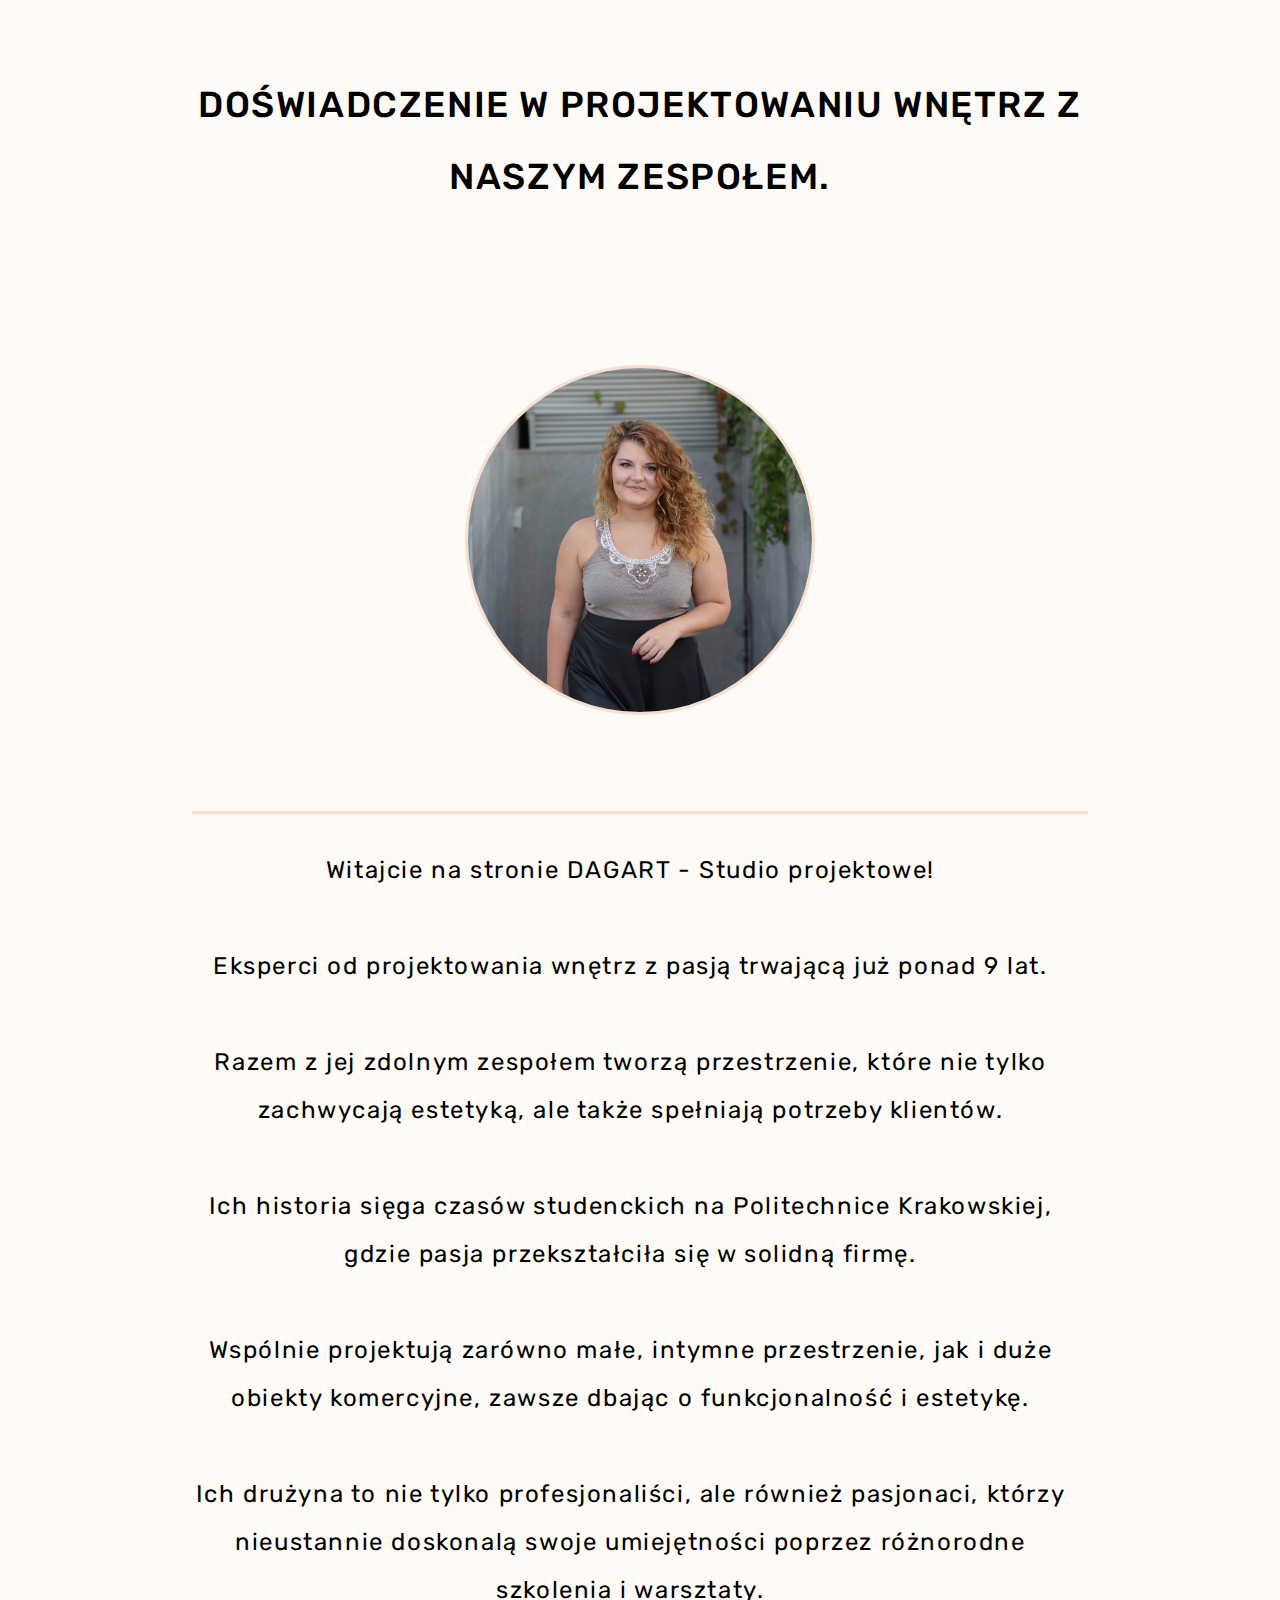
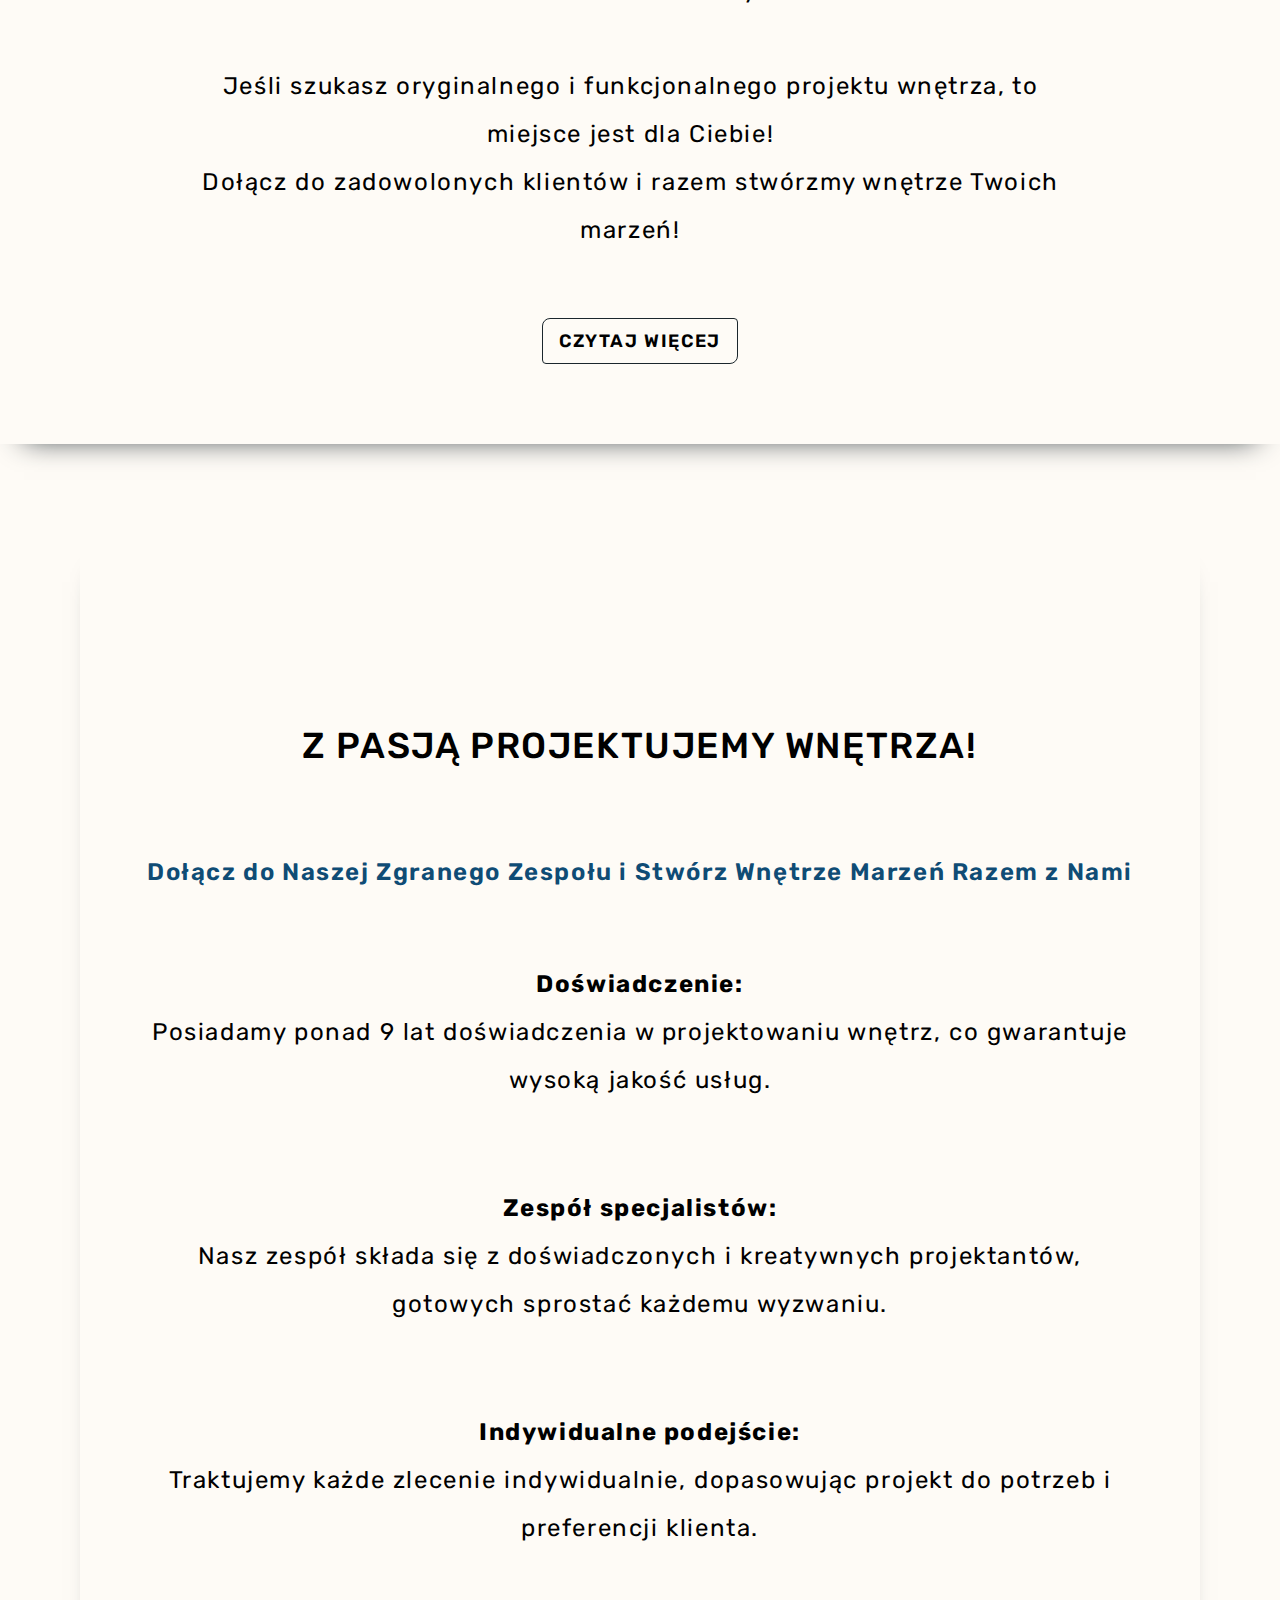
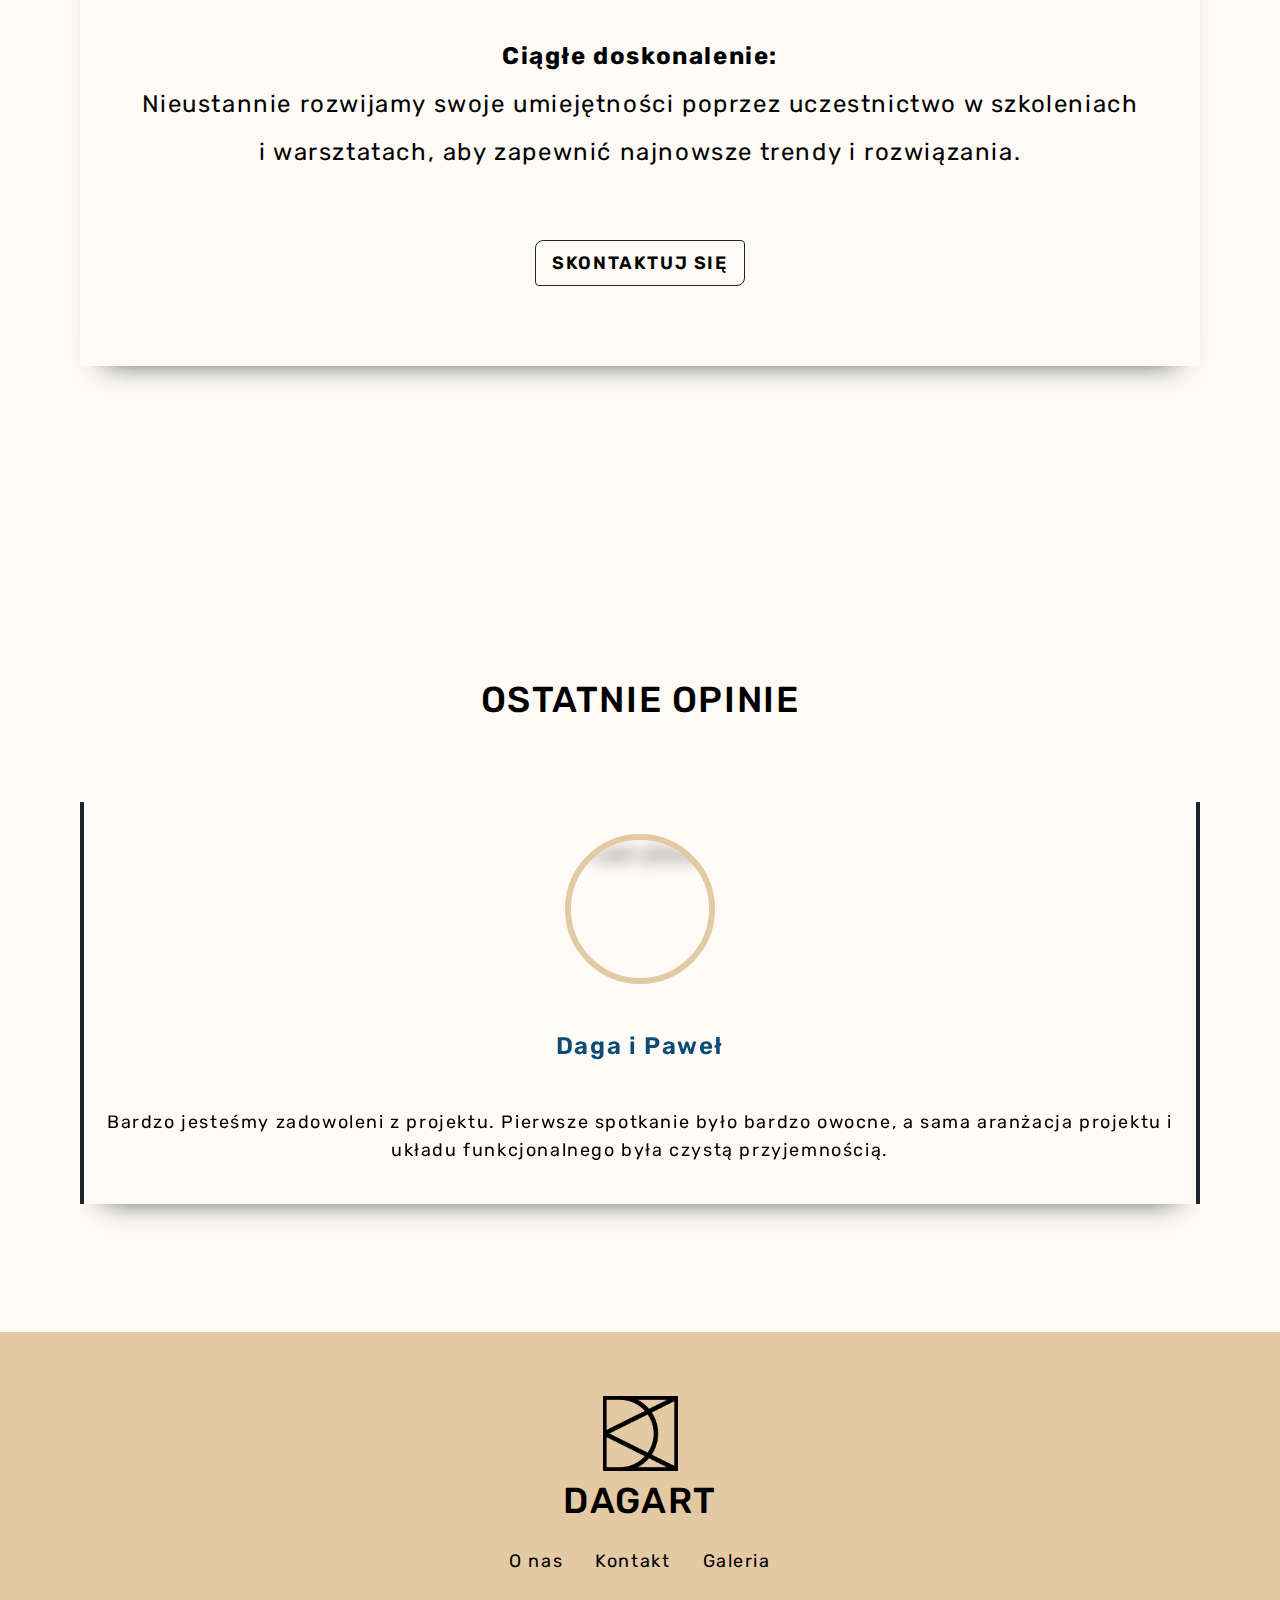
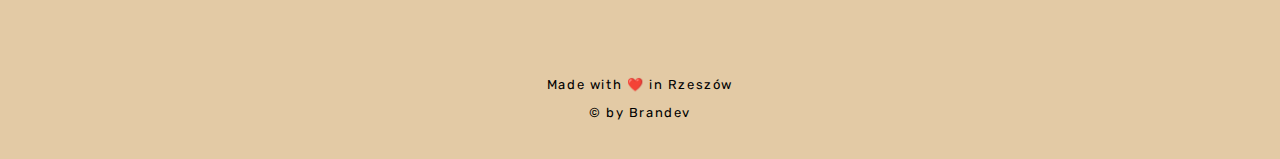
==== commit f79f31c7: "home page modal update" ====
--- a/index.html
+++ b/index.html
@@ -11,7 +11,7 @@
     <link rel="stylesheet" href="https://cdn.jsdelivr.net/npm/remixicon@4.1.0/fonts/remixicon.min.css">
 
     <!-- SWIPER CSS -->
-    <link rel="stylesheet" href="./assets/css/swiper-bundle.css">
+    <link rel="stylesheet" href="https://unpkg.com/swiper/swiper-bundle.min.css">
 
     <!-- CSS -->
     <link rel="stylesheet" href="./assets/css/styles.css">
@@ -116,406 +116,218 @@
                 </div>              
             </div>
             <!-- FIRST CARD -->
-            <div class="portfolio__cards container grid">
-                <article class="portfolio__card">
-                    <img src="./assets/img/portfolio_cards/rooms.jpg" alt="room photo" class="card__img">
-                    <h4 class="card__title">
-                        Pomieszczenia mieszkalne
-                    </h4>
-
-                    <p class="card__description">
-                        Tworzymy wyjątkowe pomieszczenia mieszkalne, które łączą estetykę z funkcjonalnością, 
-                        spełniając marzenia naszych klientów o idealnym wnętrzu. 
-                        Nasze projekty wyróżniają się dbałością o detale i indywidualnym podejściem, 
-                        dzięki czemu każda przestrzeń zyskuje unikalny charakter. 
-                        Wspólnie z naszym doświadczonym zespołem, realizujemy zarówno małe, przytulne mieszkania, jak i duże, 
-                        luksusowe apartamenty. Stawiamy na nowoczesne rozwiązania i najwyższe standardy, by stworzyć miejsca, 
-                        w których chce się żyć. Zapraszamy do odkrycia naszych realizacji i przekonania się, 
-                        jak możemy odmienić Twoje wnętrze!
-                    </p>  
-                    <a class="portfolio__button button">
-                        Sprawdź
-                    </a>
-                    <!-- SHOW FIRST MODAL CARD -->
-                    <div class="portfolio__modal">
-                        <div class="portfolio__modal-content">                          
-                                                        
-                            <div class="img__modal-container grid swiper">
-                                
-                                <!-- SWIPER -->
-                                <div class="swiper-wrapper disable-wrapper">                           
-
-                                <div class="modal__img item0 flex swiper-slide">
-                                    <div class="swiper-button-prev"></div>
-                                    <div class="swiper-button-next"></div>
-                                    <img src="./assets/img/modal_img/house_photo2.jpg" alt="room">
-                                </div>
-
-                                <div class="modal__img item1 flex swiper-slide">
-                                    <div class="swiper-button-prev"></div>
-                                    <div class="swiper-button-next"></div>
-                                    <img src="./assets/img/modal_img/room_photo2.jpg" alt="room">                              
-                                </div>
-
-                                <div class="modal__img item2 flex swiper-slide">
-                                    <div class="swiper-button-prev"></div>
-                                    <div class="swiper-button-next"></div>
-                                    <img src="./assets/img/modal_img/room_photo3.jpg" alt="room">
-                                </div>
-
-                                <div class="modal__img item3 flex swiper-slide">
-                                    <div class="swiper-button-prev"></div>
-                                    <div class="swiper-button-next"></div>
-                                    <img src="./assets/img/modal_img/room_photo4.jpg" alt="room">
-                                </div>
-
-                                <div class="modal__img item4 flex swiper-slide">
-                                    <div class="swiper-button-prev"></div>
-                                    <div class="swiper-button-next"></div>
-                                    <img src="./assets/img/modal_img/room_photo5.jpg" alt="room">
-                                </div>
-
-                                <div class="modal__img item5 flex swiper-slide">
-                                    <div class="swiper-button-prev"></div>
-                                    <div class="swiper-button-next"></div>
-                                    <img src="./assets/img/modal_img/room_photo6.jpg" alt="room">
-                                </div>
-
-                                <div class="modal__img item6 flex swiper-slide">
-                                    <div class="swiper-button-prev"></div>
-                                    <div class="swiper-button-next"></div>
-                                    <img src="./assets/img/modal_img/room_photo1.jpg" alt="room">
-                                </div>  
-                                <div class="modal__img item7 flex swiper-slide">
-                                    <div class="swiper-button-prev"></div>
-                                    <div class="swiper-button-next"></div>
-                                    <img src="./assets/img/modal_img/room_photo7.jpg" alt="room">
-                                </div>                               
-                                
-                                </div>                            
-                            
-
-                                
-
-                                <div class="item8 flex">
-                                    <h3 class="modal__title">Pomieszczenia mieszkalne</h3>
-                                    <p class="modal__description">
-                                        Lorem ipsum dolor sit amet consectetur adipisicing elit. 
-                                        Cumque animi inventore beatae incidunt voluptatum 
-                                        voluptas!
-                                    </p>
-
-                                    <div class="modal__button-container">
-                                        <a href="./contact.html" class="modal__button-contact button">Kontakt</a>
-                                        <a href="./gallery.html" class="modal__button-gallery button">Galeria</a>
-                                        <div class="button button__portfolio-back">Powrót</div>
-                                    </div>
-                                </div>                                             
+            <article class="portfolio__card">
+            <img src="./assets/img/portfolio_cards/rooms.jpg" alt="room photo" class="card__img">
+            <h4 class="card__title">
+                Pomieszczenia mieszkalne
+            </h4>
+            <p class="card__description">
+                Tworzymy wyjątkowe pomieszczenia mieszkalne, które łączą estetykę z funkcjonalnością, 
+                spełniając marzenia naszych klientów o idealnym wnętrzu. 
+                Nasze projekty wyróżniają się dbałością o detale i indywidualnym podejściem, 
+                dzięki czemu każda przestrzeń zyskuje unikalny charakter. 
+                Wspólnie z naszym doświadczonym zespołem, realizujemy zarówno małe, przytulne mieszkania, jak i duże, 
+                luksusowe apartamenty. Stawiamy na nowoczesne rozwiązania i najwyższe standardy, by stworzyć miejsca, 
+                w których chce się żyć. Zapraszamy do odkrycia naszych realizacji i przekonania się, 
+                jak możemy odmienić Twoje wnętrze!
+            </p>  
+            <a class="portfolio__button button">
+                Sprawdź
+            </a>
+                <!-- SHOW FIRST MODAL CARD -->
+            <div class="portfolio__modal">                
+                <div class="portfolio__modal-content">                          
+                    <div class="swiper-container">
+                        <div class="swiper-wrapper">
+                            <div class="swiper-slide"><img src="./assets/img/modal_img/house_photo2.jpg" alt="room"></div>
+                            <div class="swiper-slide"><img src="./assets/img/modal_img/room_photo2.jpg" alt="room"></div>
+                            <div class="swiper-slide"><img src="./assets/img/modal_img/room_photo3.jpg" alt="room"></div>
+                            <div class="swiper-slide"><img src="./assets/img/modal_img/room_photo4.jpg" alt="room"></div>
+                            <div class="swiper-slide"><img src="./assets/img/modal_img/room_photo5.jpg" alt="room"></div>
+                            <div class="swiper-slide"><img src="./assets/img/modal_img/room_photo6.jpg" alt="room"></div>
+                            <div class="swiper-slide"><img src="./assets/img/modal_img/room_photo1.jpg" alt="room"></div>
+                            <div class="swiper-slide"><img src="./assets/img/modal_img/room_photo7.jpg" alt="room"></div>
                         </div>
-
-                    </div>
+                        <div class="swiper-button-prev"></div>
+                        <div class="swiper-button-next"></div>
+                    </div>                                                                 
+                </div>
+                <div class="item8 flex">
+                    <h3 class="modal__title">Pomieszczenia mieszkalne</h3>
+                    <p class="modal__description">
+                        Lorem ipsum dolor sit amet consectetur adipisicing elit. 
+                        Cumque animi inventore beatae incidunt voluptatum 
+                        voluptas!
+                    </p>
+                    <div class="modal__button-container">
+                        <a href="./contact.html" class="modal__button-contact button">Kontakt</a>
+                        <a href="./gallery.html" class="modal__button-gallery button">Galeria</a>
+                        <div class="button button__portfolio-back">Powrót</div>
+                    </div>
+                </div>
+            </div>
+            </article>
+            <!-- SECOND CARD -->            
+            <article class="portfolio__card">
+                <img src="./assets/img/portfolio_cards/beauty_salon.jpg" alt="room photo" class="card__img">
+                <h4 class="card__title">
+                    Użyteczność publiczna
+                </h4>
+                <p class="card__description">
+                    Specjalizujemy się w projektowaniu przestrzeni użyteczności publicznej, tworząc nowoczesne i funkcjonalne biura, 
+                    gabinety lekarskie i stomatologiczne, a także sale konferencyjne. 
+                    Nasze projekty łączą estetykę z ergonomią, zapewniając komfort i wygodę użytkownikom tych przestrzeni. 
+                    Współpracujemy z klientami, aby zrozumieć ich potrzeby i dostarczyć rozwiązania, 
+                    które wspierają efektywność i profesjonalizm. Nasz doświadczony zespół dba o każdy szczegół, 
+                    tworząc miejsca, które inspirują i motywują. Odkryj nasze realizacje i zobacz, 
+                    jak możemy poprawić funkcjonalność i wygląd Twojej przestrzeni publicznej!
+                </p>  
+                <a class="portfolio__button button">
+                    Sprawdź
+                </a>
+                    <!-- SHOW SECOND MODAL CARD -->
+                <div class="portfolio__modal">                
+                    <div class="portfolio__modal-content">                          
+                        <div class="swiper-container">
+                            <div class="swiper-wrapper">
+                                <div class="swiper-slide"><img src="./assets/img/modal_img/house_photo2.jpg" alt="room"></div>
+                                <div class="swiper-slide"><img src="./assets/img/modal_img/room_photo2.jpg" alt="room"></div>
+                                <div class="swiper-slide"><img src="./assets/img/modal_img/room_photo3.jpg" alt="room"></div>
+                                <div class="swiper-slide"><img src="./assets/img/modal_img/room_photo4.jpg" alt="room"></div>
+                                <div class="swiper-slide"><img src="./assets/img/modal_img/room_photo5.jpg" alt="room"></div>
+                                <div class="swiper-slide"><img src="./assets/img/modal_img/room_photo6.jpg" alt="room"></div>
+                                <div class="swiper-slide"><img src="./assets/img/modal_img/room_photo1.jpg" alt="room"></div>
+                                <div class="swiper-slide"><img src="./assets/img/modal_img/room_photo7.jpg" alt="room"></div>
+                            </div>
+                            <div class="swiper-button-prev"></div>
+                            <div class="swiper-button-next"></div>
+                        </div>                                                                 
+                    </div>
+                    <div class="item8 flex">
+                        <h3 class="modal__title">Pomieszczenia mieszkalne</h3>
+                        <p class="modal__description">
+                            Lorem ipsum dolor sit amet consectetur adipisicing elit. 
+                            Cumque animi inventore beatae incidunt voluptatum 
+                            voluptas!
+                        </p>
+                        <div class="modal__button-container">
+                            <a href="./contact.html" class="modal__button-contact button">Kontakt</a>
+                            <a href="./gallery.html" class="modal__button-gallery button">Galeria</a>
+                            <div class="button button__portfolio-back">Powrót</div>
+                        </div>
+                    </div>
+                </div>
                 </article>
-            <!-- SECOND CARD -->
-                <article class="portfolio__card">
-                    <img src="./assets/img/portfolio_cards/beauty_salon.jpg" alt="" class="card__img">
-                    <h4 class="card__title">
-                        Użyteczność publiczna
-                    </h4>
-
-                    <p class="card__description">
-                        Specjalizujemy się w projektowaniu przestrzeni użyteczności publicznej, tworząc nowoczesne i funkcjonalne biura, 
-                        gabinety lekarskie i stomatologiczne, a także sale konferencyjne. 
-                        Nasze projekty łączą estetykę z ergonomią, zapewniając komfort i wygodę użytkownikom tych przestrzeni. 
-                        Współpracujemy z klientami, aby zrozumieć ich potrzeby i dostarczyć rozwiązania, 
-                        które wspierają efektywność i profesjonalizm. Nasz doświadczony zespół dba o każdy szczegół, 
-                        tworząc miejsca, które inspirują i motywują. Odkryj nasze realizacje i zobacz, 
-                        jak możemy poprawić funkcjonalność i wygląd Twojej przestrzeni publicznej!
-                    </p> 
-                    <a class="portfolio__button button">
-                        Sprawdź
-                    </a> 
-                    <!-- SHOW SECOND MODAL CARD -->
-                    <div class="portfolio__modal">
-                        <div class="portfolio__modal-content">                  
-                                                        
-                            <div class="img__modal-container grid swiper">
-                                
-                                <!-- SWIPER -->
-                                <div class="swiper-wrapper disable-wrapper">                           
-
-                                <div class="modal__img item0 flex swiper-slide">
-                                    <div class="swiper-button-prev"></div>
-                                    <div class="swiper-button-next"></div>
-                                    <img src="./assets/img/modal_img/house_photo2.jpg" alt="room">
-                                </div>
-
-                                <div class="modal__img item1 flex swiper-slide">
-                                    <div class="swiper-button-prev"></div>
-                                    <div class="swiper-button-next"></div>
-                                    <img src="./assets/img/modal_img/room_photo2.jpg" alt="room">                              
-                                </div>
-
-                                <div class="modal__img item2 flex swiper-slide">
-                                    <div class="swiper-button-prev"></div>
-                                    <div class="swiper-button-next"></div>
-                                    <img src="./assets/img/modal_img/room_photo3.jpg" alt="room">
-                                </div>
-
-                                <div class="modal__img item3 flex swiper-slide">
-                                    <div class="swiper-button-prev"></div>
-                                    <div class="swiper-button-next"></div>
-                                    <img src="./assets/img/modal_img/room_photo4.jpg" alt="room">
-                                </div>
-
-                                <div class="modal__img item4 flex swiper-slide">
-                                    <div class="swiper-button-prev"></div>
-                                    <div class="swiper-button-next"></div>
-                                    <img src="./assets/img/modal_img/room_photo5.jpg" alt="room">
-                                </div>
-
-                                <div class="modal__img item5 flex swiper-slide">
-                                    <div class="swiper-button-prev"></div>
-                                    <div class="swiper-button-next"></div>
-                                    <img src="./assets/img/modal_img/room_photo6.jpg" alt="room">
-                                </div>
-
-                                <div class="modal__img item6 flex swiper-slide">
-                                    <div class="swiper-button-prev"></div>
-                                    <div class="swiper-button-next"></div>
-                                    <img src="./assets/img/modal_img/room_photo1.jpg" alt="room">
-                                </div>  
-                                <div class="modal__img item7 flex swiper-slide">
-                                    <div class="swiper-button-prev"></div>
-                                    <div class="swiper-button-next"></div>
-                                    <img src="./assets/img/modal_img/room_photo7.jpg" alt="room">
-                                </div>                               
-                                
-                                </div>                            
-                                                            
-                                <div class="item8 flex">
-                                    <h3 class="modal__title">Pomieszczenia mieszkalne</h3>
-                                    <p class="modal__description">
-                                        Lorem ipsum dolor sit amet consectetur adipisicing elit. 
-                                        Cumque animi inventore beatae incidunt voluptatum 
-                                        voluptas!
-                                    </p>
-
-                                    <div class="modal__button-container">
-                                        <a href="./contact.html" class="modal__button-contact button">Kontakt</a>
-                                        <a href="./gallery.html" class="modal__button-gallery button">Galeria</a>
-                                        <div class="button button__portfolio-back">Powrót</div>
-                                    </div>
-                                </div>                                       
+            <!-- THIRD CARD -->            
+            <article class="portfolio__card">
+                <img src="./assets/img/gallery_img/building_elevations/elevation1.jpg" alt="room photo" class="card__img">
+                <h4 class="card__title">
+                    Elewacje budynków
+                </h4>
+                <p class="card__description">
+                    Eksperci w projektowaniu elewacji budynków, tworząc unikalne i efektowne fasady, 
+                    które wyróżniają się na tle innych. 
+                    Nasze projekty łączą nowoczesne technologie z estetyką, dbając o harmonię i spójność z otoczeniem. 
+                    Pracujemy z różnorodnymi materiałami, aby zapewnić trwałość i wyjątkowy wygląd każdej elewacji, 
+                    jednocześnie spełniając wszelkie normy budowlane. Nasz zespół dba o każdy detal, od koncepcji po realizację, 
+                    aby końcowy efekt był zarówno funkcjonalny, jak i piękny. 
+                    Pozwól nam przekształcić Twoją wizję w rzeczywistość, tworząc elewację, która zachwyci każdego!
+                </p>  
+                <a class="portfolio__button button">
+                    Sprawdź
+                </a>
+                    <!-- SHOW THIRD MODAL CARD -->
+                <div class="portfolio__modal">                
+                    <div class="portfolio__modal-content">                          
+                        <div class="swiper-container">
+                            <div class="swiper-wrapper">
+                                <div class="swiper-slide"><img src="./assets/img/modal_img/house_photo2.jpg" alt="room"></div>
+                                <div class="swiper-slide"><img src="./assets/img/modal_img/room_photo2.jpg" alt="room"></div>
+                                <div class="swiper-slide"><img src="./assets/img/modal_img/room_photo3.jpg" alt="room"></div>
+                                <div class="swiper-slide"><img src="./assets/img/modal_img/room_photo4.jpg" alt="room"></div>
+                                <div class="swiper-slide"><img src="./assets/img/modal_img/room_photo5.jpg" alt="room"></div>
+                                <div class="swiper-slide"><img src="./assets/img/modal_img/room_photo6.jpg" alt="room"></div>
+                                <div class="swiper-slide"><img src="./assets/img/modal_img/room_photo1.jpg" alt="room"></div>
+                                <div class="swiper-slide"><img src="./assets/img/modal_img/room_photo7.jpg" alt="room"></div>
+                            </div>
+                            <div class="swiper-button-prev"></div>
+                            <div class="swiper-button-next"></div>
+                        </div>                                                                 
+                    </div>
+                    <div class="item8 flex">
+                        <h3 class="modal__title">Pomieszczenia mieszkalne</h3>
+                        <p class="modal__description">
+                            Lorem ipsum dolor sit amet consectetur adipisicing elit. 
+                            Cumque animi inventore beatae incidunt voluptatum 
+                            voluptas!
+                        </p>
+                        <div class="modal__button-container">
+                            <a href="./contact.html" class="modal__button-contact button">Kontakt</a>
+                            <a href="./gallery.html" class="modal__button-gallery button">Galeria</a>
+                            <div class="button button__portfolio-back">Powrót</div>
                         </div>
-
+                    </div>
+                </div>
+                </article> 
+            <!-- FOURTH CARD -->
+            <article class="portfolio__card">
+                <img src="./assets/img/portfolio_cards/architect_project.jpg" alt="room photo" class="card__img">
+                <h4 class="card__title">
+                    Projekty techniczne
+                </h4>
+                <p class="card__description">
+                    Nasza firma specjalizuje się w tworzeniu precyzyjnych rysunków i projektów technicznych, 
+                    które stanowią solidną podstawę dla każdego projektu wnętrz. 
+                    Wykorzystujemy zaawansowane narzędzia i oprogramowanie, 
+                    aby zapewnić najwyższą dokładność i zgodność z wymogami technicznymi. 
+                    Każdy projekt opracowujemy z dbałością o detale, uwzględniając wszystkie aspekty funkcjonalne i estetyczne. 
+                    Współpracujemy ściśle z naszymi klientami oraz wykonawcami, aby zapewnić płynny przebieg realizacji projektu.
+                    Zaufaj naszym umiejętnościom i doświadczeniu,
+                    by przekształcić swoje wizje w rzeczywistość dzięki naszym profesjonalnym rysunkom technicznym!
+                </p>  
+                <a class="portfolio__button button">
+                    Sprawdź
+                </a>
+                    <!-- SHOW FOURTH MODAL CARD -->
+                <div class="portfolio__modal">                
+                    <div class="portfolio__modal-content">                          
+                        <div class="swiper-container">
+                            <div class="swiper-wrapper">
+                                <div class="swiper-slide"><img src="./assets/img/modal_img/house_photo2.jpg" alt="room"></div>
+                                <div class="swiper-slide"><img src="./assets/img/modal_img/room_photo2.jpg" alt="room"></div>
+                                <div class="swiper-slide"><img src="./assets/img/modal_img/room_photo3.jpg" alt="room"></div>
+                                <div class="swiper-slide"><img src="./assets/img/modal_img/room_photo4.jpg" alt="room"></div>
+                                <div class="swiper-slide"><img src="./assets/img/modal_img/room_photo5.jpg" alt="room"></div>
+                                <div class="swiper-slide"><img src="./assets/img/modal_img/room_photo6.jpg" alt="room"></div>
+                                <div class="swiper-slide"><img src="./assets/img/modal_img/room_photo1.jpg" alt="room"></div>
+                                <div class="swiper-slide"><img src="./assets/img/modal_img/room_photo7.jpg" alt="room"></div>
+                            </div>
+                            <div class="swiper-button-prev"></div>
+                            <div class="swiper-button-next"></div>
+                        </div>                                                                 
+                    </div>
+                    <div class="item8 flex">
+                        <h3 class="modal__title">Pomieszczenia mieszkalne</h3>
+                        <p class="modal__description">
+                            Lorem ipsum dolor sit amet consectetur adipisicing elit. 
+                            Cumque animi inventore beatae incidunt voluptatum 
+                            voluptas!
+                        </p>
+                        <div class="modal__button-container">
+                            <a href="./contact.html" class="modal__button-contact button">Kontakt</a>
+                            <a href="./gallery.html" class="modal__button-gallery button">Galeria</a>
+                            <div class="button button__portfolio-back">Powrót</div>
                         </div>
-                    </div>                  
-                </article>
-            <!-- THIRD CARD -->
-                <article class="portfolio__card">
-                    <img src="./assets/img/portfolio_cards/architect_project.jpg" alt="" class="card__img">
-                    <h4 class="card__title">
-                        Projekty techniczne
-                    </h4>
-
-                    <p class="card__description">
-                        Nasza firma specjalizuje się w tworzeniu precyzyjnych rysunków i projektów technicznych, 
-                        które stanowią solidną podstawę dla każdego projektu wnętrz. 
-                        Wykorzystujemy zaawansowane narzędzia i oprogramowanie, 
-                        aby zapewnić najwyższą dokładność i zgodność z wymogami technicznymi. 
-                        Każdy projekt opracowujemy z dbałością o detale, uwzględniając wszystkie aspekty funkcjonalne i estetyczne. 
-                        Współpracujemy ściśle z naszymi klientami oraz wykonawcami, aby zapewnić płynny przebieg realizacji projektu.
-                         Zaufaj naszym umiejętnościom i doświadczeniu,
-                          by przekształcić swoje wizje w rzeczywistość dzięki naszym profesjonalnym rysunkom technicznym!
-                    </p>  
-                    
-                    <a class="portfolio__button button">
-                        Sprawdź
-                    </a>
-                    <!-- SHOW THIRD MODAL CARD -->
-                    <div class="portfolio__modal">
-                        <div class="portfolio__modal-content">                              
-                            
-                            <div class="img__modal-container grid swiper">
-                                
-                                <!-- SWIPER -->
-                                <div class="swiper-wrapper disable-wrapper">                           
-
-                                <div class="modal__img item0 flex swiper-slide">
-                                    <div class="swiper-button-prev"></div>
-                                    <div class="swiper-button-next"></div>
-                                    <img src="./assets/img/modal_img/house_photo2.jpg" alt="room">
-                                </div>
-
-                                <div class="modal__img item1 flex swiper-slide">
-                                    <div class="swiper-button-prev"></div>
-                                    <div class="swiper-button-next"></div>
-                                    <img src="./assets/img/modal_img/room_photo2.jpg" alt="room">                              
-                                </div>
-
-                                <div class="modal__img item2 flex swiper-slide">
-                                    <div class="swiper-button-prev"></div>
-                                    <div class="swiper-button-next"></div>
-                                    <img src="./assets/img/modal_img/room_photo3.jpg" alt="room">
-                                </div>
-
-                                <div class="modal__img item3 flex swiper-slide">
-                                    <div class="swiper-button-prev"></div>
-                                    <div class="swiper-button-next"></div>
-                                    <img src="./assets/img/modal_img/room_photo4.jpg" alt="room">
-                                </div>
-
-                                <div class="modal__img item4 flex swiper-slide">
-                                    <div class="swiper-button-prev"></div>
-                                    <div class="swiper-button-next"></div>
-                                    <img src="./assets/img/modal_img/room_photo5.jpg" alt="room">
-                                </div>
-
-                                <div class="modal__img item5 flex swiper-slide">
-                                    <div class="swiper-button-prev"></div>
-                                    <div class="swiper-button-next"></div>
-                                    <img src="./assets/img/modal_img/room_photo6.jpg" alt="room">
-                                </div>
-
-                                <div class="modal__img item6 flex swiper-slide">
-                                    <div class="swiper-button-prev"></div>
-                                    <div class="swiper-button-next"></div>
-                                    <img src="./assets/img/modal_img/room_photo1.jpg" alt="room">
-                                </div>  
-                                <div class="modal__img item7 flex swiper-slide">
-                                    <div class="swiper-button-prev"></div>
-                                    <div class="swiper-button-next"></div>
-                                    <img src="./assets/img/modal_img/room_photo7.jpg" alt="room">
-                                </div>                               
-                                
-                                </div>                               
-                                                            
-                                <div class="item8 flex">
-                                    <h3 class="modal__title">Pomieszczenia mieszkalne</h3>
-                                    <p class="modal__description">
-                                        Lorem ipsum dolor sit amet consectetur adipisicing elit. 
-                                        Cumque animi inventore beatae incidunt voluptatum 
-                                        voluptas!
-                                    </p>
-
-                                    <div class="modal__button-container">
-                                        <a href="./contact.html" class="modal__button-contact button">Kontakt</a>
-                                        <a href="./gallery.html" class="modal__button-gallery button">Galeria</a>
-                                        <div class="button button__portfolio-back">Powrót</div>
-                                    </div>
-                                </div>                                                
-                        </div>
-
-                        </div>
-                    </div>
-                </article> 
-                <!-- FOURTH CARD -->
-                <article class="portfolio__card">
-                    <img src="./assets/img/portfolio_cards/architect_project.jpg" alt="" class="card__img">
-                    <h4 class="card__title">
-                        Elewacje budynków
-                    </h4>
-
-                    <p class="card__description">
-                        Eksperci w projektowaniu elewacji budynków, tworząc unikalne i efektowne fasady, 
-                        które wyróżniają się na tle innych. 
-                        Nasze projekty łączą nowoczesne technologie z estetyką, dbając o harmonię i spójność z otoczeniem. 
-                        Pracujemy z różnorodnymi materiałami, aby zapewnić trwałość i wyjątkowy wygląd każdej elewacji, 
-                        jednocześnie spełniając wszelkie normy budowlane. Nasz zespół dba o każdy detal, od koncepcji po realizację, 
-                        aby końcowy efekt był zarówno funkcjonalny, jak i piękny. 
-                        Pozwól nam przekształcić Twoją wizję w rzeczywistość, tworząc elewację, która zachwyci każdego!
-                    </p>  
-                    
-                    <a class="portfolio__button button">
-                        Sprawdź
-                    </a>
-                    <!-- SHOW FOURTH MODAL CARD -->
-                    <div class="portfolio__modal">
-                        <div class="portfolio__modal-content">                              
-                            
-                            <div class="img__modal-container grid swiper">
-                                
-                                <!-- SWIPER -->
-                                <div class="swiper-wrapper disable-wrapper">                                                               
-
-                                <div class="modal__img item0 flex swiper-slide">
-                                    <div class="swiper-button-prev"></div>
-                                    <div class="swiper-button-next"></div>
-                                    <img src="./assets/img/modal_img/house_photo2.jpg" alt="room">
-                                </div>
-
-                                <div class="modal__img item1 flex swiper-slide">
-                                    <div class="swiper-button-prev"></div>
-                                    <div class="swiper-button-next"></div>
-                                    <img src="./assets/img/modal_img/room_photo2.jpg" alt="room">                              
-                                </div>
-
-                                <div class="modal__img item2 flex swiper-slide">
-                                    <div class="swiper-button-prev"></div>
-                                    <div class="swiper-button-next"></div>
-                                    <img src="./assets/img/modal_img/room_photo3.jpg" alt="room">
-                                </div>
-
-                                <div class="modal__img item3 flex swiper-slide">
-                                    <div class="swiper-button-prev"></div>
-                                    <div class="swiper-button-next"></div>
-                                    <img src="./assets/img/modal_img/room_photo4.jpg" alt="room">
-                                </div>
-
-                                <div class="modal__img item4 flex swiper-slide">
-                                    <div class="swiper-button-prev"></div>
-                                    <div class="swiper-button-next"></div>
-                                    <img src="./assets/img/modal_img/room_photo5.jpg" alt="room">
-                                </div>
-
-                                <div class="modal__img item5 flex swiper-slide">
-                                    <div class="swiper-button-prev"></div>
-                                    <div class="swiper-button-next"></div>
-                                    <img src="./assets/img/modal_img/room_photo6.jpg" alt="room">
-                                </div>
-
-                                <div class="modal__img item6 flex swiper-slide">
-                                    <div class="swiper-button-prev"></div>
-                                    <div class="swiper-button-next"></div>
-                                    <img src="./assets/img/modal_img/room_photo1.jpg" alt="room">
-                                </div>  
-                                <div class="modal__img item7 flex swiper-slide">
-                                    <div class="swiper-button-prev"></div>
-                                    <div class="swiper-button-next"></div>
-                                    <img src="./assets/img/modal_img/room_photo7.jpg" alt="room">
-                                </div>                               
-                                
-                                </div>
-                                                                               
-                                <div class="item8 flex">
-                                    <h3 class="modal__title">Pomieszczenia mieszkalne</h3>
-                                    <p class="modal__description">
-                                        Lorem ipsum dolor sit amet consectetur adipisicing elit. 
-                                        Cumque animi inventore beatae incidunt voluptatum 
-                                        voluptas!
-                                    </p>
-
-                                    <div class="modal__button-container">
-                                        <a href="./contact.html" class="modal__button-contact button">Kontakt</a>
-                                        <a href="./gallery.html" class="modal__button-gallery button">Galeria</a>
-                                        <div class="button button__portfolio-back">Powrót</div>
-                                    </div>
-                                </div>                                       
-                        </div>
-
-                        </div>
-                    </div>
-                </article>               
-            </div> 
-            
-            
+                    </div>
+                </div>
+                </article>                                          
         </section>
 
 <!-- ####### ABOUT US ####### -->
         <section class="main__about section">   
             <div class="main__about-container container"> 
                 <h3 class="main__title section__title">
-                    Odkryj świat pasji i doświadczenia w projektowaniu wnętrz z naszym zespołem.                     
+                    Doświadczenie w projektowaniu wnętrz z naszym zespołem.                     
                 </h3>        
             <div class="main__about-box">                
                 <div class="main__about-circle">                    
@@ -535,15 +347,13 @@
                         <br><br>Ich drużyna to nie tylko profesjonaliści, ale również pasjonaci, 
                         którzy nieustannie doskonalą swoje umiejętności poprzez różnorodne szkolenia i warsztaty. 
                         <br><br>Jeśli szukasz oryginalnego i funkcjonalnego projektu wnętrza, to miejsce jest dla Ciebie! 
-                        Dołącz do zadowolonych klientów i razem stwórzmy wnętrze Twoich marzeń!
+                        <br>Dołącz do zadowolonych klientów i razem stwórzmy wnętrze Twoich marzeń!
                     </p>                                  
                 </article>                                                    
-            </div> 
-            
+            </div>             
             <a href="./about.html" class="main__about-button button">
                 Czytaj więcej
-            </a>
-            
+            </a>            
         </div>           
         </section>
 <!-- ####### CONTACT ####### -->
@@ -584,8 +394,7 @@
                 <a href="./contact.html" class="contact__button button">
                     Skontaktuj się
                 </a>
-            </div>
-                        
+            </div>                               
         </section>
 
 <!-- ####### TESTIMONIAL ####### -->  
@@ -719,7 +528,8 @@
     <script src="./assets/javascript/main.js"></script>
 
     <!-- SWIPER JS -->
-    <script src="./assets/javascript/swiper-bundle.js"></script>
+    <script src="https://unpkg.com/swiper/swiper-bundle.min.js"></script>   
+    <script src="./assets/javascript/swiperJS.js"></script> 
 
     <!-- INDEX JS -->
     <script src="assets/javascript/index.js"></script>
--- a/assets/css/styles.css
+++ b/assets/css/styles.css
@@ -117,7 +117,7 @@
 
 img{
     display: block;
-    max-width: 100%;
+    max-width: 100%;    
     height: auto;
 }
 
@@ -473,70 +473,65 @@
     padding: 3rem;       
 }
 
-.portfolio__modal{    
-    background-color: var(--body-color);
-    inset: 0;
-    position: fixed;    
-    display: flex;
+.portfolio__modal{  
+    display: none; /* Initially hide modals */
+    position: fixed;
+    top: 0;
+    left: 0;
+    width: 100%;
+    height: 100%;
+    background: rgba(0, 0, 0, 0.9);
     justify-content: center;
     align-items: center;
-    padding: 2rem 1.5rem;    
-    opacity: 0;
-    visibility: hidden;
-    z-index: var(--z-modal);
-    transition: opacity .4s, visibility .4s;      
-}
-.img__modal-container{ 
-    display: flex;  
-    justify-content: center;
-    align-items: center;  
-    flex-flow: column wrap;
-    padding: 4rem;        
-    width: 1150px;
-}
-.modal__img{         
-    box-shadow: 0px 18px 28px -14px var(--shadow-color);
-    max-width: 100%;
-    max-height: calc(100vh - 200px); 
-    object-fit: cover; 
-    object-position: center;       
+    z-index: var(--z-modal);   
+    overflow: auto;      
+}
+.portfolio__modal-content {        
+    max-width: 90vw; 
+    max-height: 100vh;         
+    overflow: hidden;
+}
+.swiper-container {
+    width: 100%;
+    height: 100%;
 }
 .item8{    
     justify-content: center;
     align-items: center;
     flex-direction: column;
     gap: 1rem;
-    padding: 1.5rem;    
-    object-fit: contain;   
-}
-.item8 {
-    background-color: var(--second-color);
-    border-top: 2px solid var(--shadow-color);
-    border-left: 2px solid var(--shadow-color);
-    width: 100%;
+    padding: 1.5rem; 
+    position: absolute;  
+    z-index: 4;            
+    width: 90vw;
+    opacity: .9;
+    bottom: 0;    
 }
 .modal__title{
-    font-weight: var(--font-weight-regular);
-    font-size: var(--h2-f-size);    
+    text-transform: uppercase;
+    padding: .6rem 1.2rem;
+    background: var(--body-color);
+    font-weight: var(--font-weight-bold);
+    font-size: var(--h2-f-size) !important;    
 }
 .modal__description{
-    padding: 0 1rem;   
+    background: var(--body-color);
+    padding: .6rem 1.2rem; 
+    font-size: var(--h2-f-size) !important;  
 }
 .modal__button-container{
     padding-top: 1rem;
     display: flex;
-    gap: 1rem;
+    gap: .6rem;    
 } 
 .modal__button-container > :nth-child(3){
     margin-left: 2rem;
 }
-
 /* Active portfolio modal */
 .active-modal{
     opacity: 1;
     visibility: visible;
 }
-
 /* ABOUT US */
 .main__about{    
     margin-top: 10rem !important;
@@ -681,6 +676,7 @@
     align-items: center;
     justify-content: center;
     text-align: center;
+    box-shadow: 0px 18px 28px -24px var(--shadow-color);
 }
 .contact__title{
     font-weight: var(--font-weight-medium);
@@ -717,7 +713,7 @@
 .contact__button{    
     align-self: center;       
     background-color: var(--body-color);
-    margin-bottom: 3rem;
+    margin-bottom: 5rem;
 }
 .contact__down-form{
     font-weight: var(--font-weight-medium);
@@ -944,11 +940,6 @@
 
 .zoomable:hover {
     opacity: 0.7;
-}
-.swiper-container{     
-    width: 100%;
-    height: 100%;
-    
 }
 
 /* The Modal (background) */
@@ -1224,7 +1215,7 @@
     .modal__button-contact, 
     .modal__button-gallery,
     .button__portfolio-back{
-        font-size: .525rem;
+        font-size: .525rem; 
     }   
     .main__title {
         font-size: var(--h2-f-size); 
@@ -1483,8 +1474,9 @@
     .modal__button-contact, 
     .modal__button-gallery,
     .button__portfolio-back{
-        font-size: .8rem;
-        padding: .2rem .5rem;
+        font-weight: normal;
+        font-size: 1.6rem;
+        padding: .5rem .9rem;
     } 
     .modal__gallery-content{   
         padding: 0;     
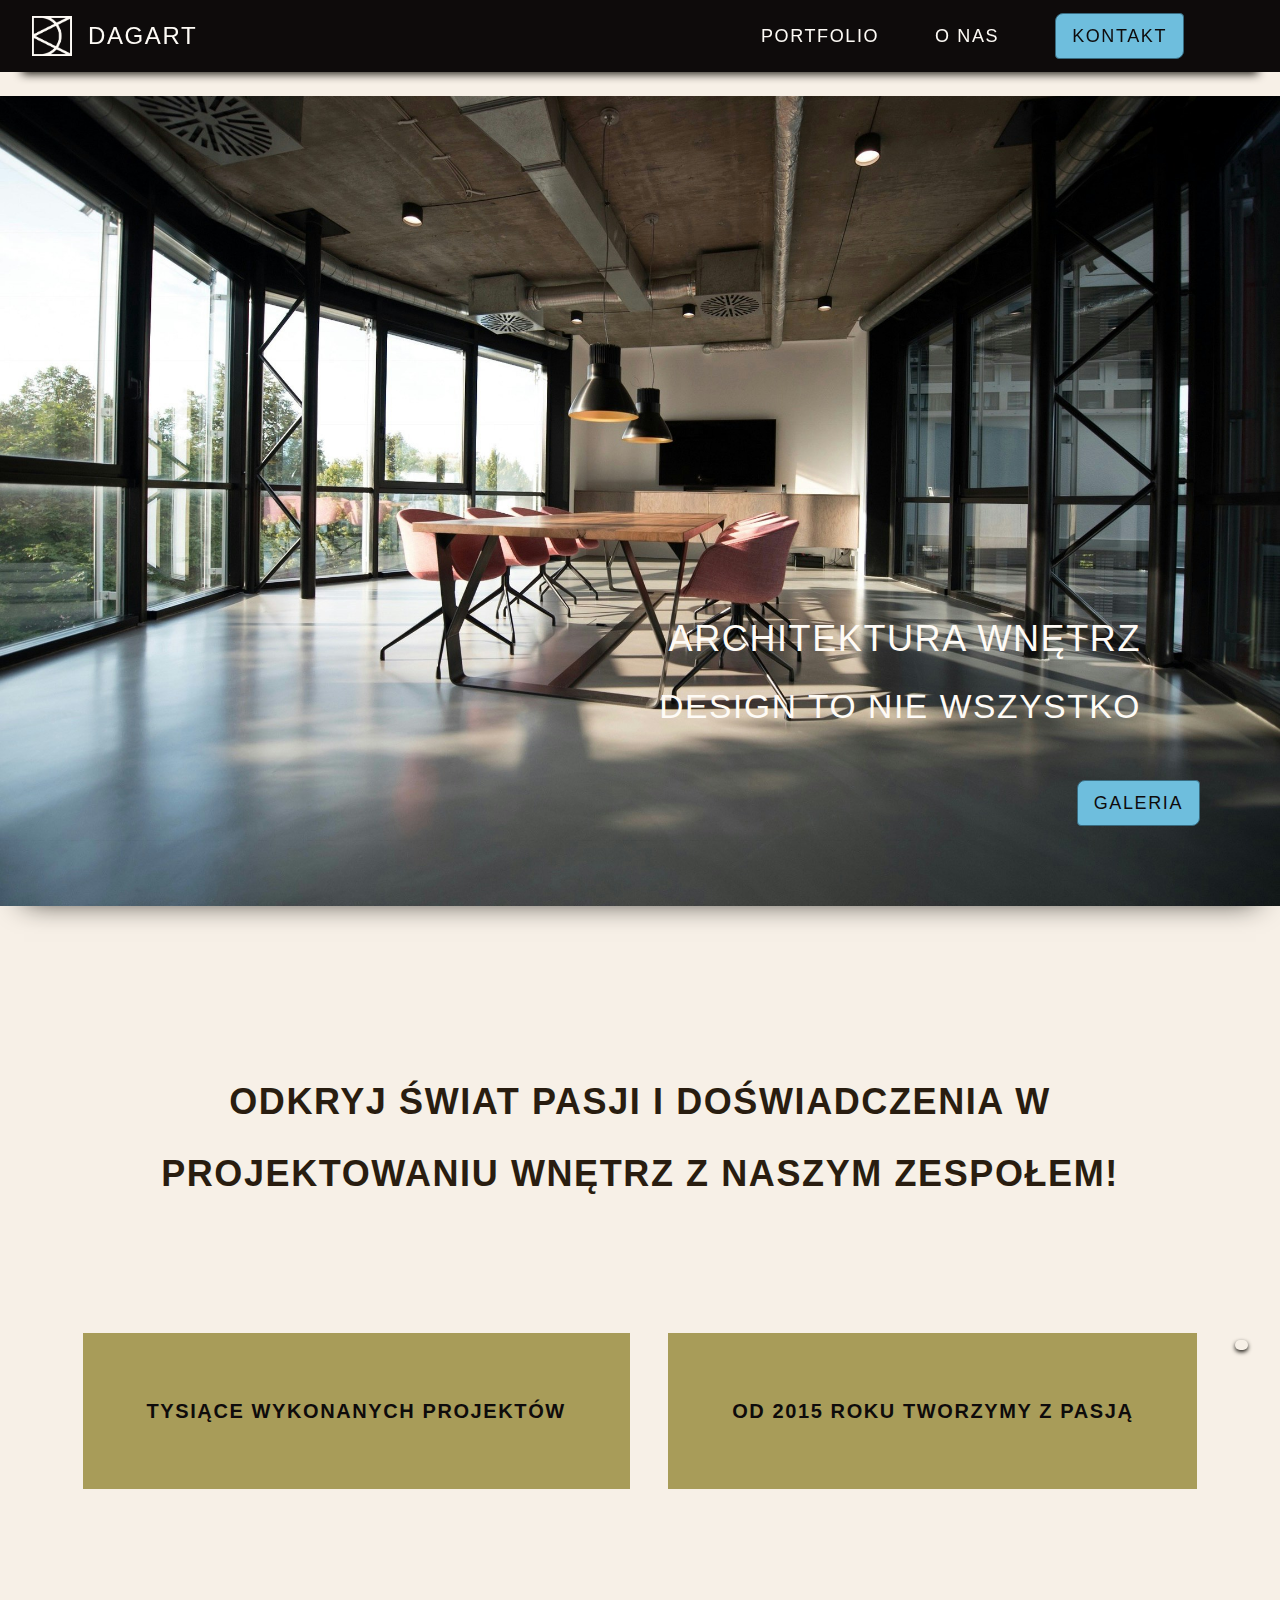
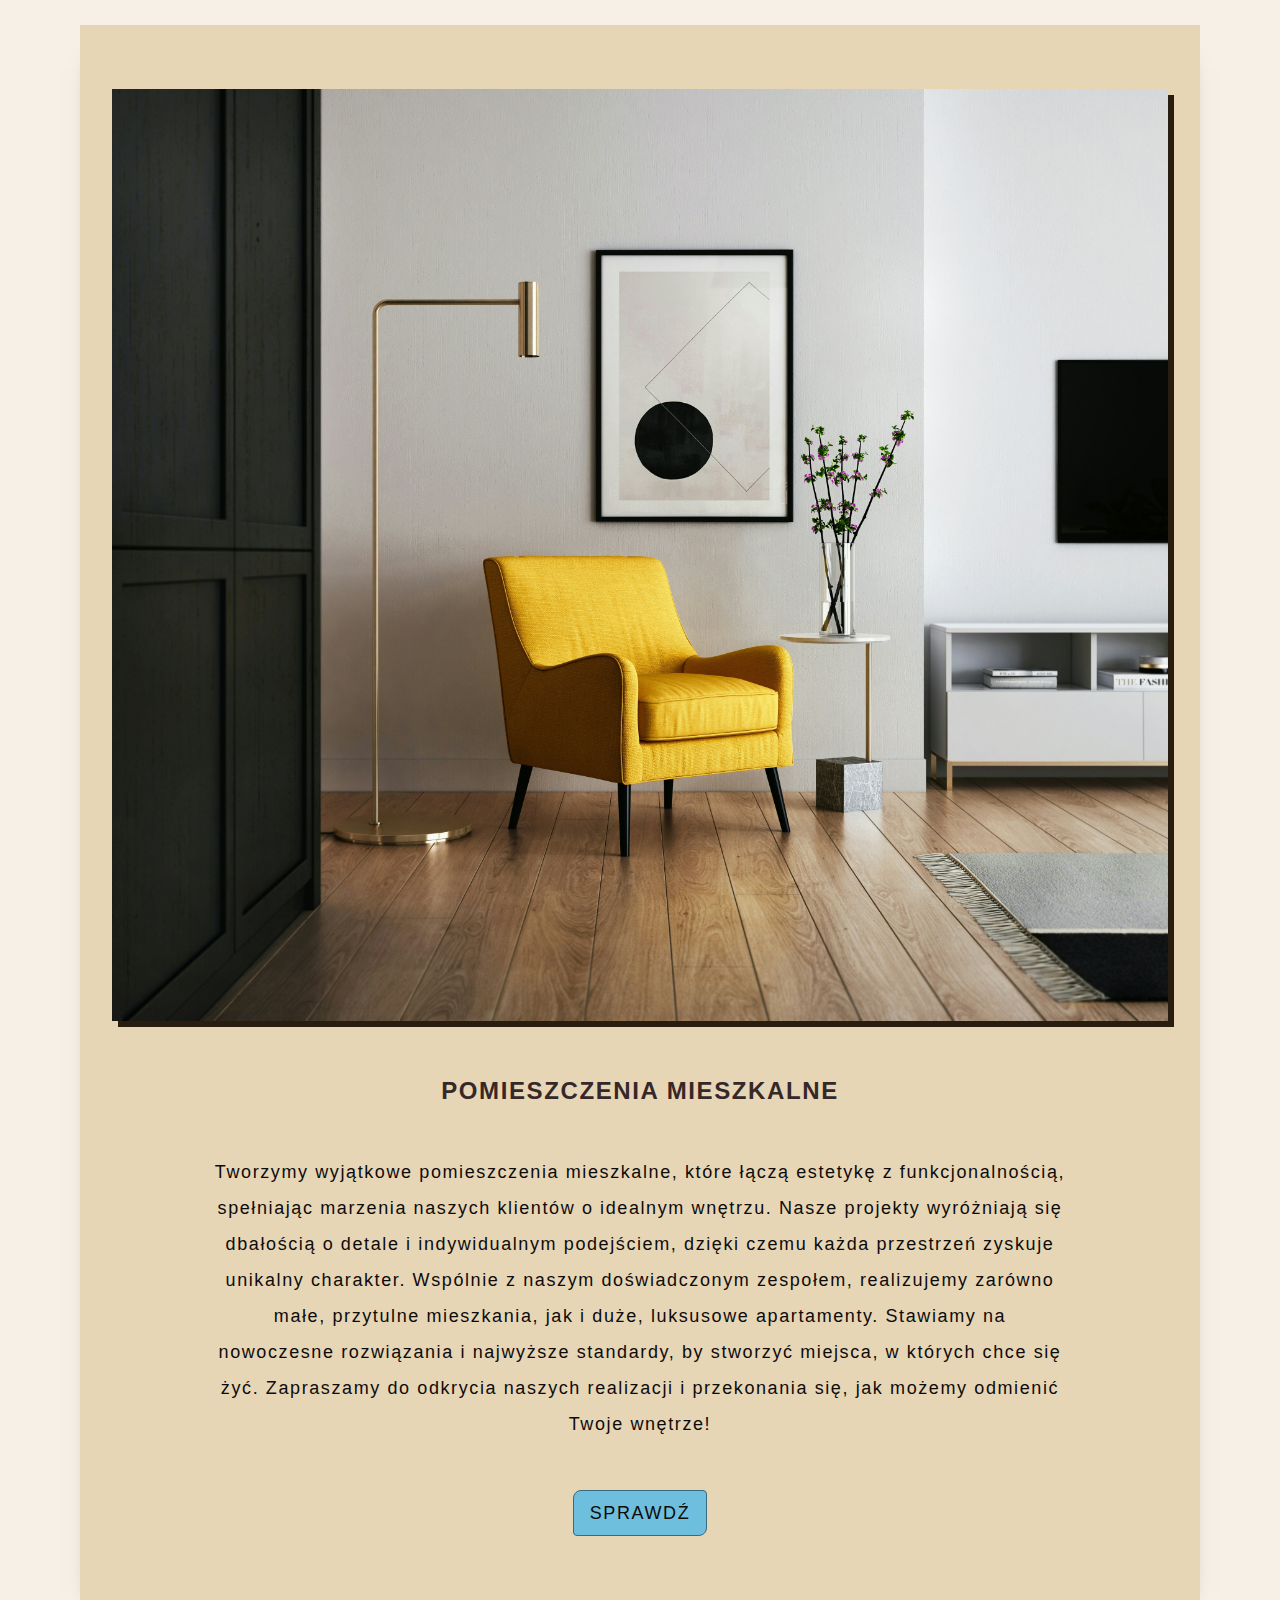
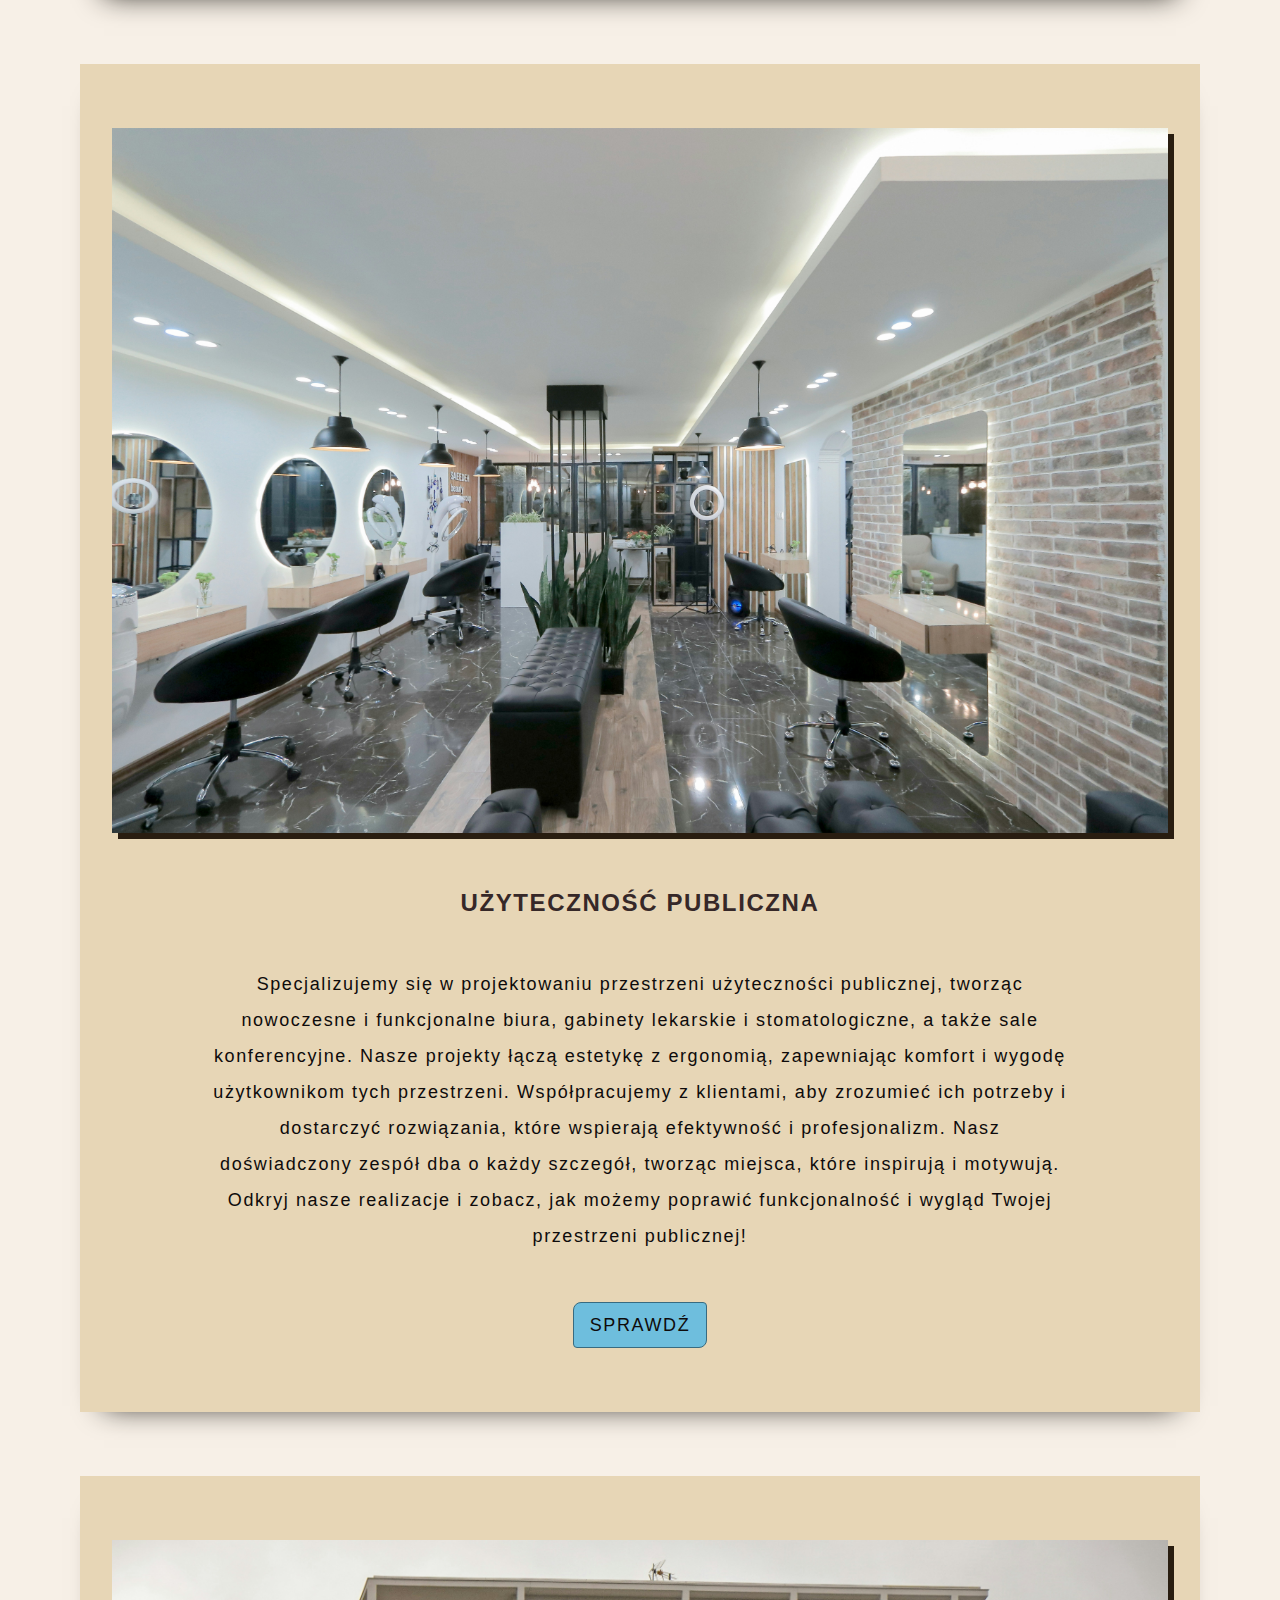
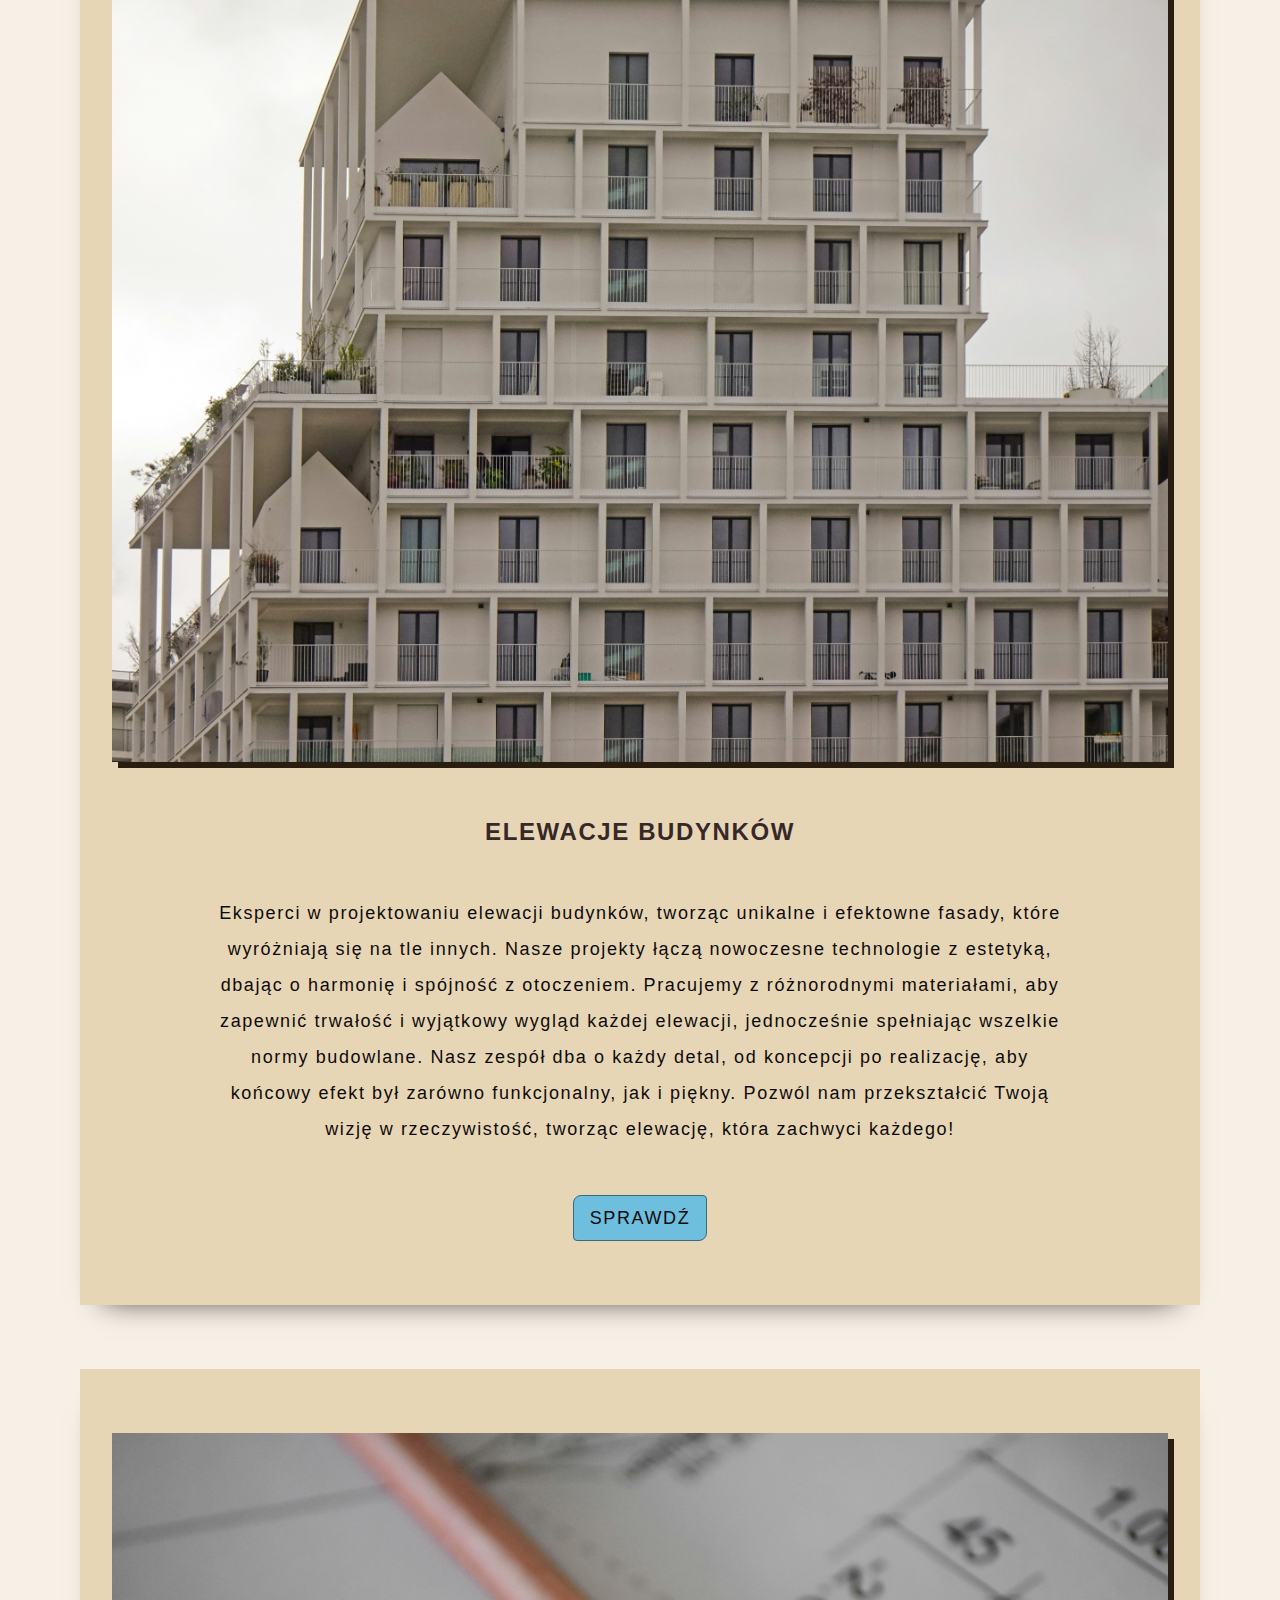
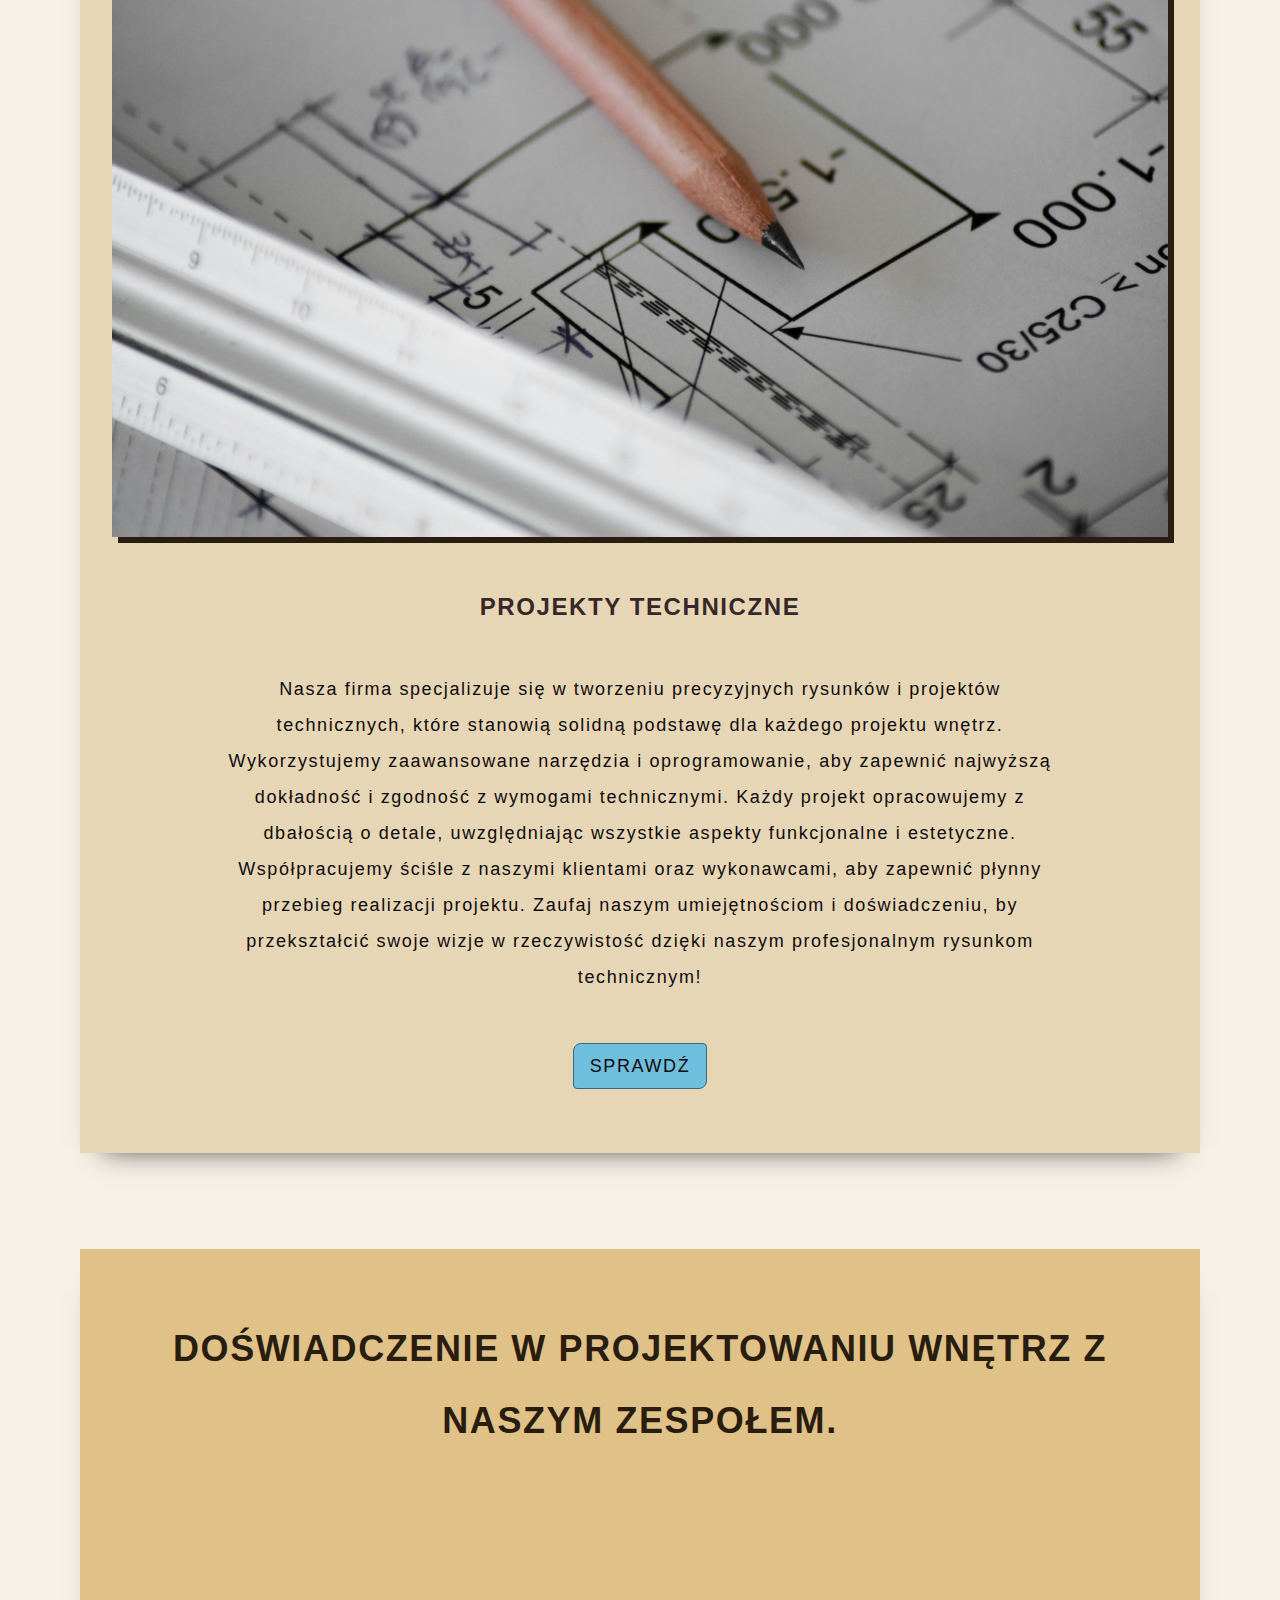
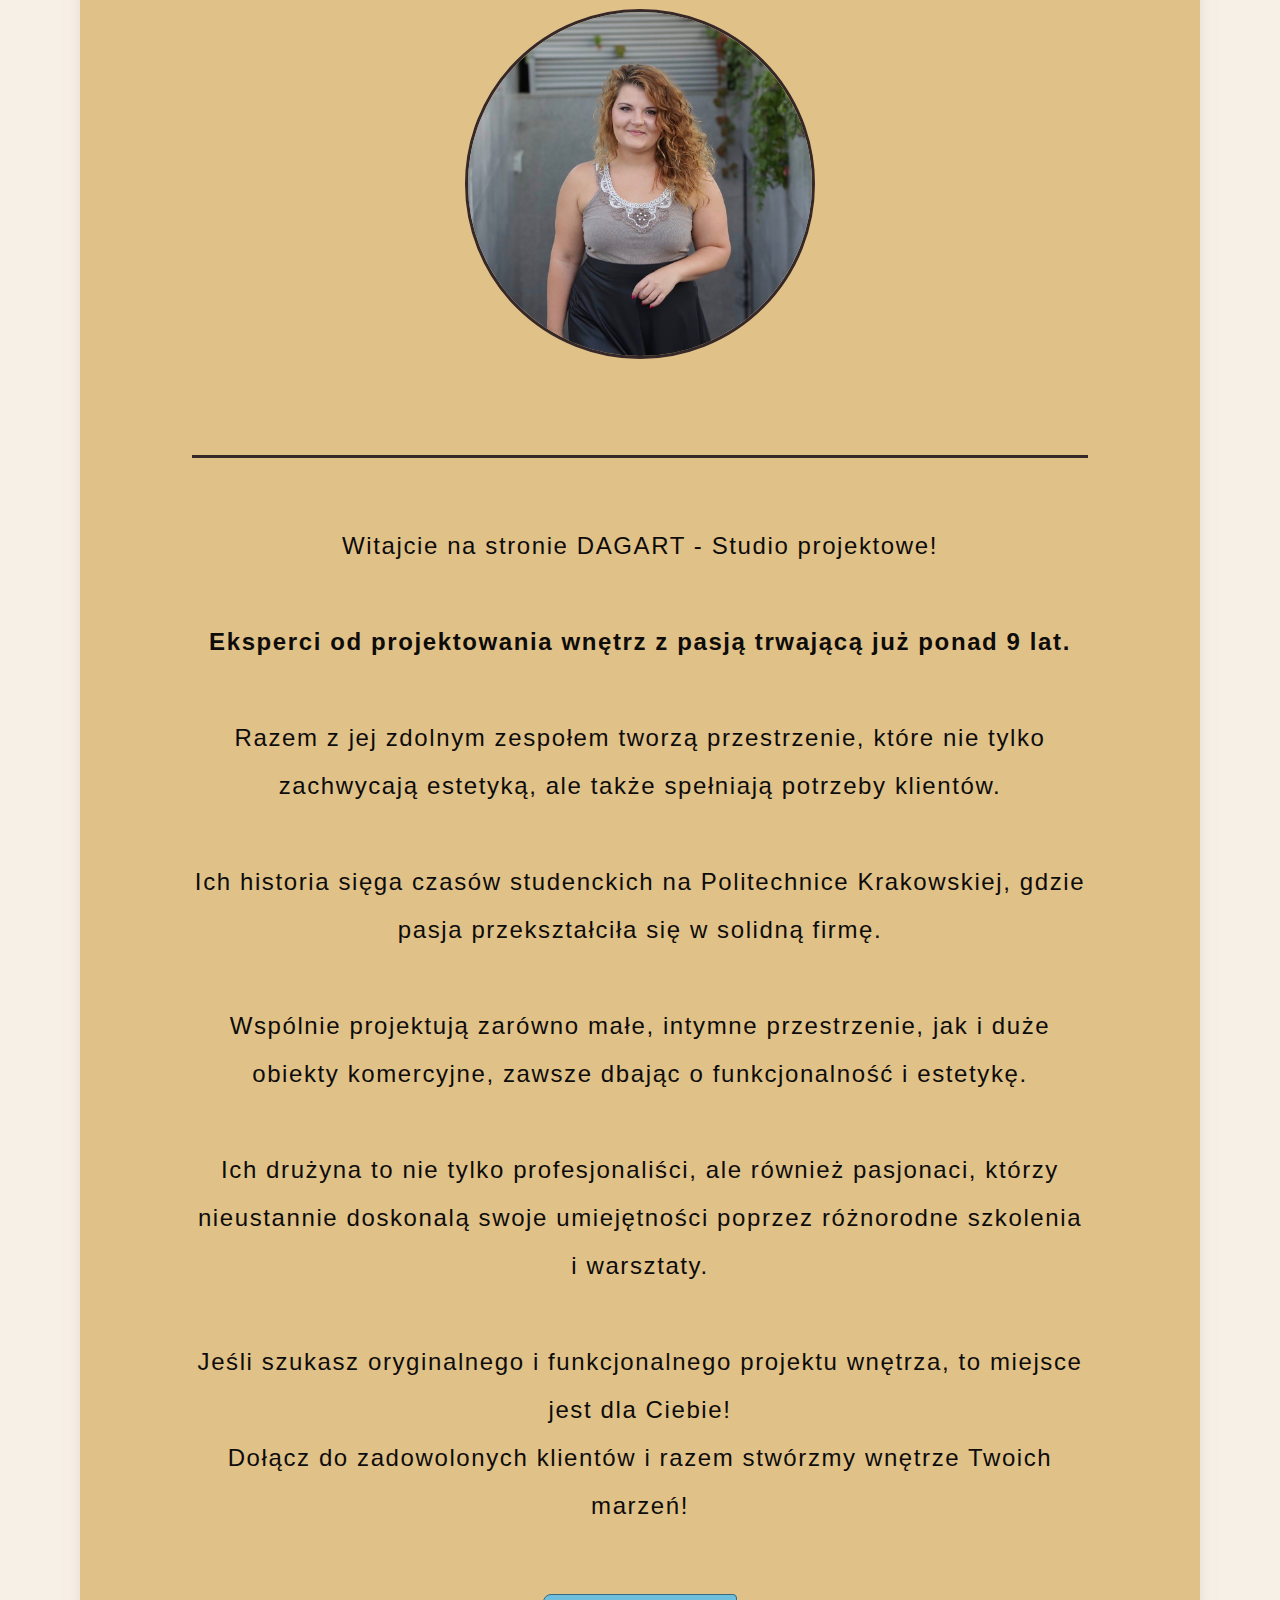
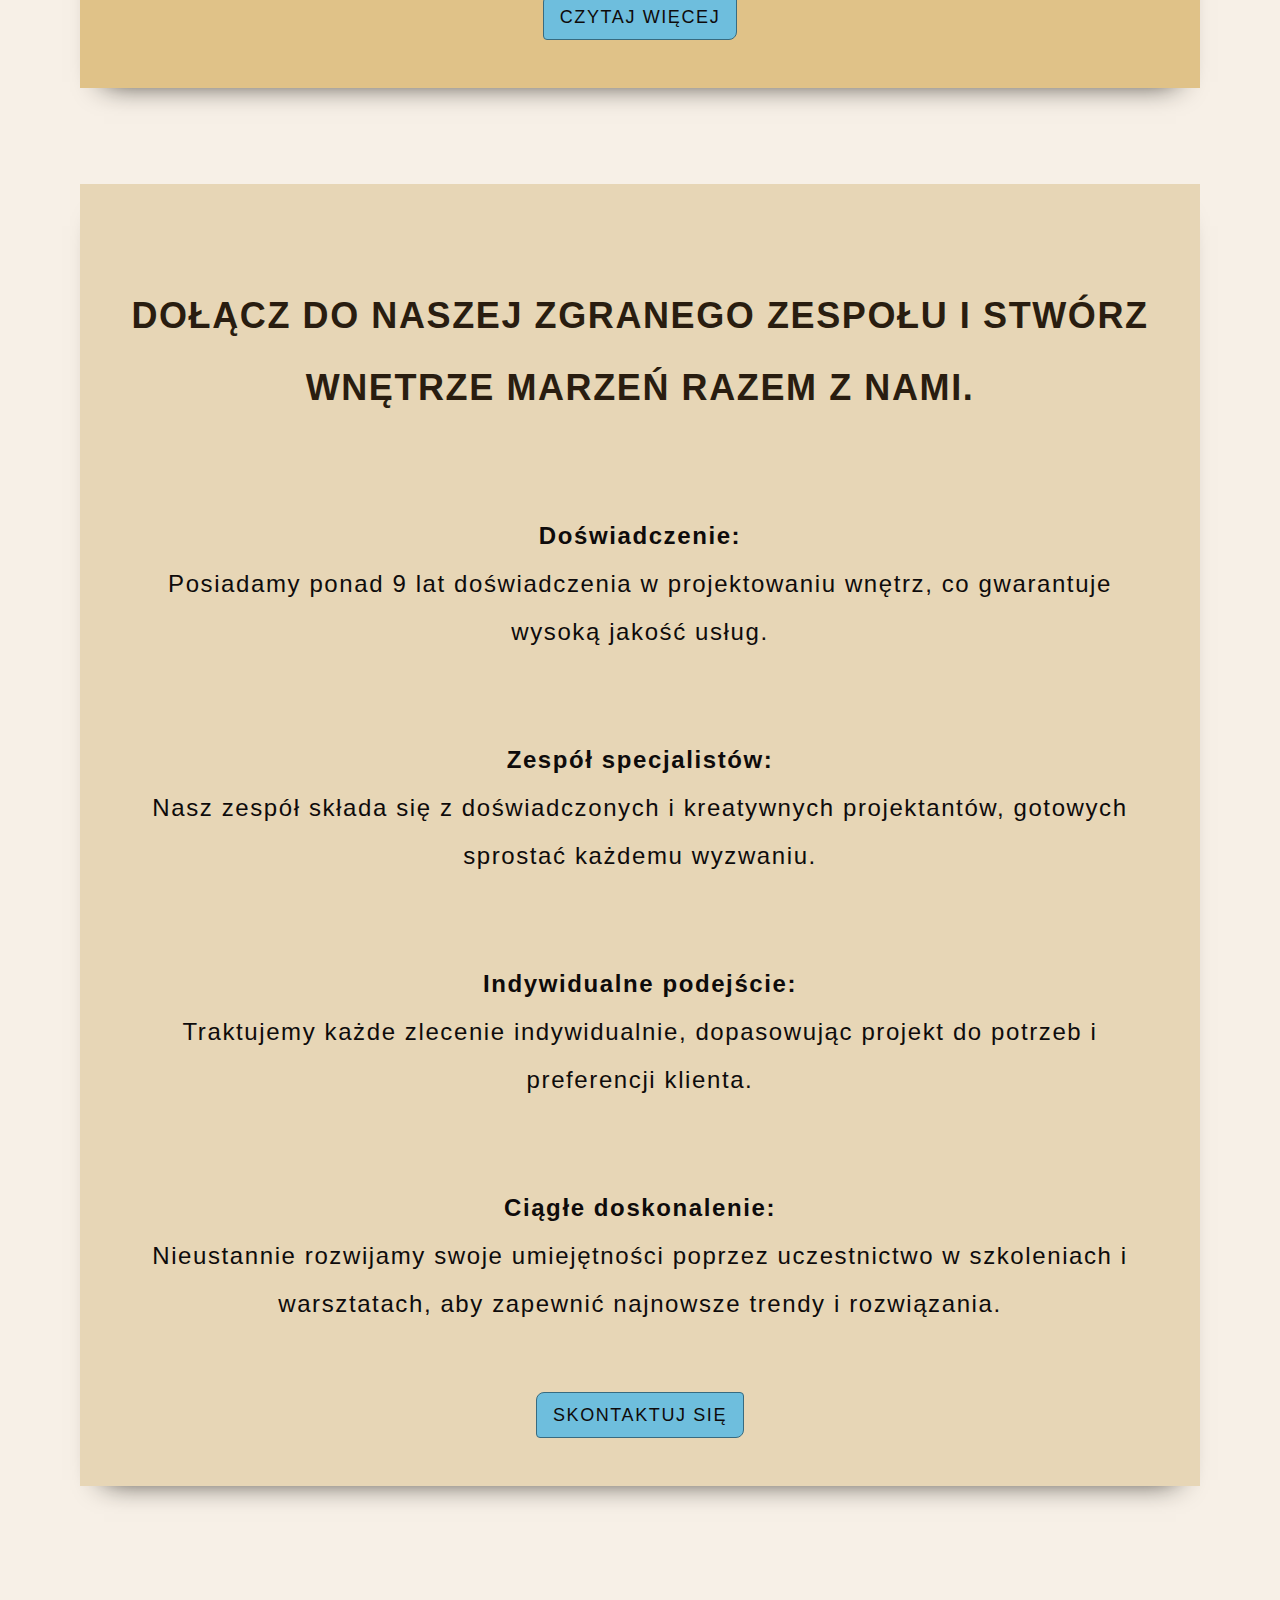
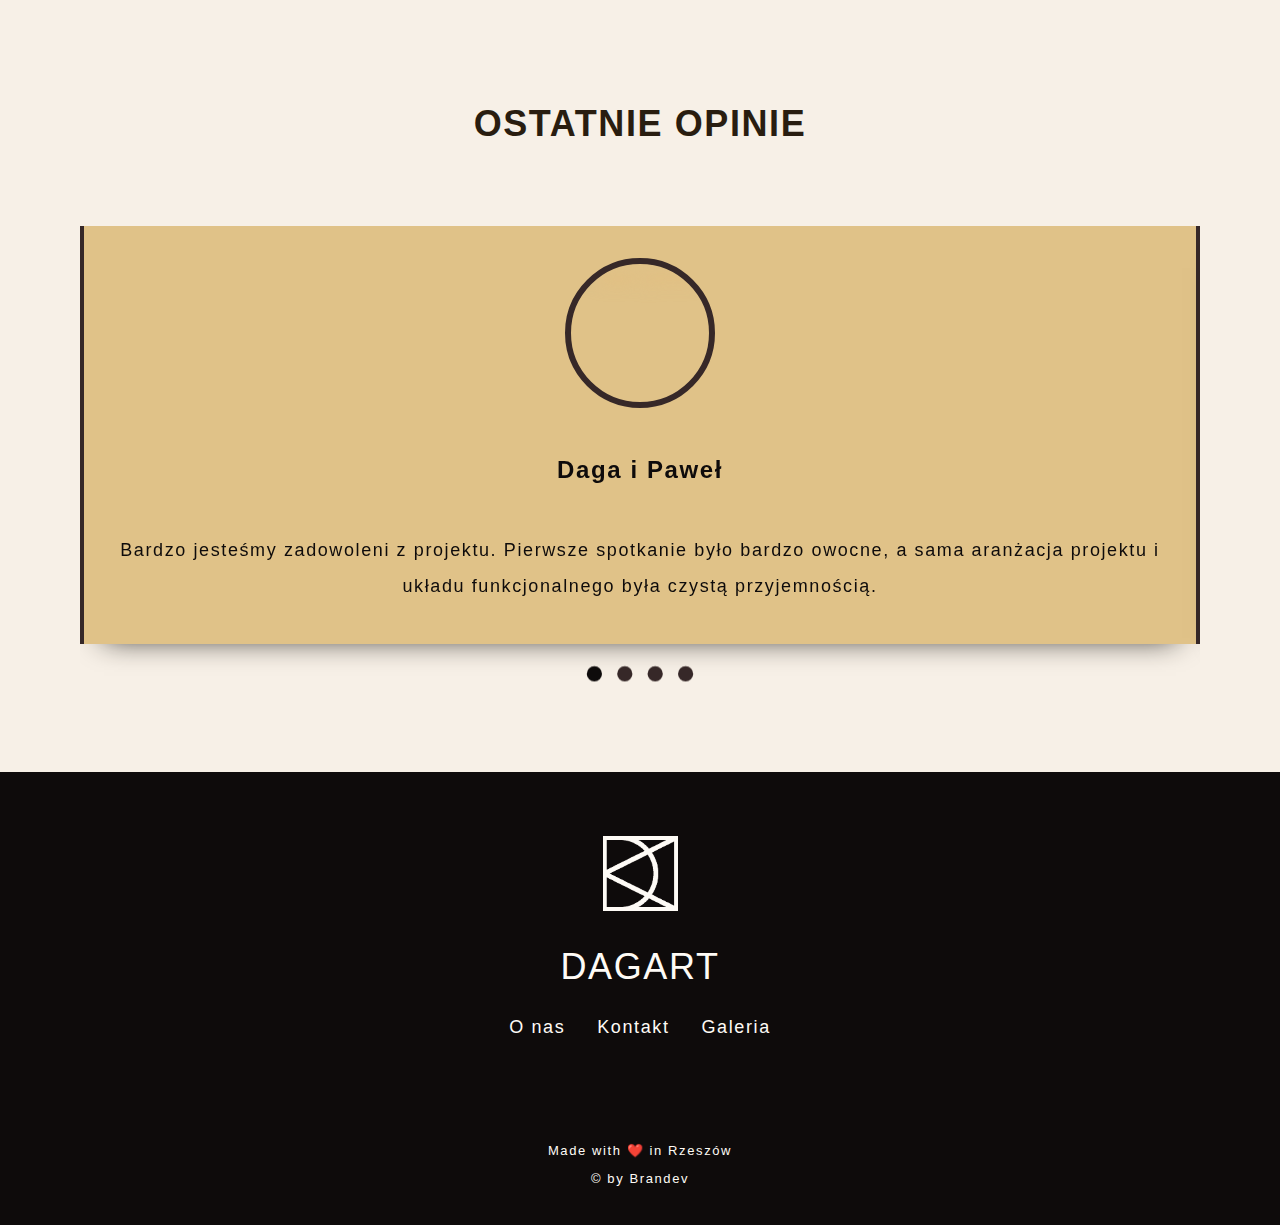
==== commit 8778c633: "full update" ====
--- a/index.html
+++ b/index.html
@@ -81,17 +81,17 @@
                             </h2>
                         </div>
 
-                        <div class="home__social">
-                            <a href="#" class="home__social-link" target="_blank">
+                        <div class="home__social"> 
+                            <a href="https://www.facebook.com/dagartprojekt" class="home__social-link" target="_blank">
+                                <i class="ri-facebook-box-fill"></i>
+                            </a>                          
+
+                            <a href="https://www.linkedin.com/" class="home__social-link" target="_blank">
                                 <i class="ri-linkedin-fill"></i>
-                            </a>
-
-                            <a href="#" class="home__social-link" target="_blank">
+                            </a>                                             
+
+                            <a href="https://m.me/dagartprojekt" class="home__social-link" target="_blank">
                                 <i class="ri-messenger-fill"></i>
-                            </a>
-
-                            <a href="#" class="home__social-link" target="_blank">
-                                <i class="ri-facebook-box-fill"></i>
                             </a>
                         </div>
                     </div>
@@ -103,7 +103,7 @@
 <!-- ####### PORTFOLIO ####### -->
         <section class="portfolio section">        
             <div class="portfolio__container container grid">               
-                <h3 class="portfolio__title section__title">
+                <h3 class="portfolio__title">
                     Odkryj świat pasji i doświadczenia w projektowaniu wnętrz z Naszym zespołem!                  
                 </h3> 
                 <div class="title__container">
@@ -116,7 +116,7 @@
                 </div>              
             </div>
             <!-- FIRST CARD -->
-            <article class="portfolio__card">
+            <article class="portfolio__card container">
             <img src="./assets/img/portfolio_cards/rooms.jpg" alt="room photo" class="card__img">
             <h4 class="card__title">
                 Pomieszczenia mieszkalne
@@ -168,7 +168,7 @@
             </div>
             </article>
             <!-- SECOND CARD -->            
-            <article class="portfolio__card">
+            <article class="portfolio__card container">
                 <img src="./assets/img/portfolio_cards/beauty_salon.jpg" alt="room photo" class="card__img">
                 <h4 class="card__title">
                     Użyteczność publiczna
@@ -219,7 +219,7 @@
                 </div>
                 </article>
             <!-- THIRD CARD -->            
-            <article class="portfolio__card">
+            <article class="portfolio__card container">
                 <img src="./assets/img/gallery_img/building_elevations/elevation1.jpg" alt="room photo" class="card__img">
                 <h4 class="card__title">
                     Elewacje budynków
@@ -270,7 +270,7 @@
                 </div>
                 </article> 
             <!-- FOURTH CARD -->
-            <article class="portfolio__card">
+            <article class="portfolio__card container">
                 <img src="./assets/img/portfolio_cards/architect_project.jpg" alt="room photo" class="card__img">
                 <h4 class="card__title">
                     Projekty techniczne
@@ -324,8 +324,8 @@
         </section>
 
 <!-- ####### ABOUT US ####### -->
-        <section class="main__about section">   
-            <div class="main__about-container container"> 
+        <section class="main__about container">   
+            <div class="main__about-container"> 
                 <h3 class="main__title section__title">
                     Doświadczenie w projektowaniu wnętrz z naszym zespołem.                     
                 </h3>        
@@ -337,7 +337,7 @@
                 <article class="main__about-information-content">
                     <p class="main__about-information">
                         Witajcie na stronie DAGART - Studio projektowe! 
-                        <br><br>Eksperci od projektowania wnętrz z pasją trwającą już ponad 9 lat. 
+                        <br><br><b>Eksperci od projektowania wnętrz z pasją trwającą już ponad 9 lat.</b>
                         <br><br>Razem z jej zdolnym zespołem tworzą przestrzenie, które nie tylko zachwycają estetyką, 
                         ale także spełniają potrzeby klientów.
                         <br><br>Ich historia sięga czasów studenckich na Politechnice Krakowskiej, 
@@ -360,13 +360,10 @@
         <section class="contact section contact__high-res">
             <div class="contact__container container">
                 <h3 class="contact__title section__title">
-                    Z Pasją Projektujemy Wnętrza!
+                    Dołącz do Naszej Zgranego Zespołu i Stwórz Wnętrze Marzeń Razem z Nami.
                 </h3>
 
-                <article class="contact__information-box">
-                    <h4 class="contact__information">                         
-                        Dołącz do Naszej Zgranego Zespołu i Stwórz Wnętrze Marzeń Razem z Nami
-                    </h4>
+                <article class="contact__information-box">                    
                     <!-- POINT 1 -->
                     <p class="contact__description">
                         <b>Doświadczenie:</b> 
@@ -493,15 +490,15 @@
                 </ul>
 
                 <div class="footer__social">
-                    <a href="" target="_blank" class="footer__social-link">
+                    <a href="https://m.me/dagartprojekt" target="_blank" class="footer__social-link">
                         <i class="ri-messenger-line"></i>
                     </a>
 
-                    <a href="" target="_blank" class="footer__social-link">
+                    <a href="https://linkedin.com" target="_blank" class="footer__social-link">
                         <i class="ri-linkedin-box-line"></i>
                     </a>
                     
-                    <a href="" target="_blank" class="footer__social-link">
+                    <a href="https://www.facebook.com/dagartprojekt" target="_blank" class="footer__social-link">
                         <i class="ri-facebook-box-line"></i>
                     </a>
                 </div> 
--- a/assets/css/styles.css
+++ b/assets/css/styles.css
@@ -3,33 +3,55 @@
 
 /* #### Variable CSS #### */
 /* ##################### */
-
-/* 
-box-shadow: 12px 8px 0px -4px var(--shadow-color); 
-
-box-shadow: 0px 18px 28px -24px var(--shadow-color); with blur
-*/
 :root{
     --header-height: 3.5rem;
     
-    /* COLORS */    
-    --second-text-color: #393E46;
-    --title-text-color: #0F4C75;
-    --text-inside-button: #344955;
-    --main-text-color: #000;
-    --body-color: #FEFBF6;
-    --main-color: #F7DED0;
-    --second-color: #E3CAA5;
-    --third-color: #9F70FD;
-
-    --button-color: #9BCF53;
-    --button-color-hover: #F6FDC3;
-
-    --shadow-color: #1B262C;      
-    
-
-    /* TYPOGRAPHY && FONT */    
-    --body-font: 'Rubik', sans-serif;
+    /* COLORS */ 
+    --nav-bg-color: #0e0b0b;
+    --logotype-txt-color: #FEFBF6;
+    --nav-menu-bg-color: #928774;
+    --nav-links-txt-color: #FEFBF6;
+    --head-txt-color: #FEFBF6;
+    
+    --main-bg-color: #f7f0e7;
+    --headers-txt-color: #291d10;
+    --shadows-color: #1b1812;  
+    
+    --title-description-bg-color: #a89c59; /*thousend projects done */
+    
+    --cards-bg-color: #e7d6b6; /* PORTFOLIO */
+    --cards-shadow-color: #291d10;   
+    --about-bg-color: #e0c288;
+    --contact-bg-color: #e7d6b6;;
+    --testimonial-bg-color: #e0c288;
+
+    
+    --contact-box-bg-color: #098b1f;       
+    
+    --change-theme-color:  #e6bb76;
+    --nav-toggle: #f3f2f0;
+    --toggle-close: #229b2c;
+
+    --main-text-color: #e6bb76;         
+    --home-social-links: #e8e7f1;   
+    
+    --subheaders-txt-color: #362828;
+    --paragraphs-txt-color: #0e0b0b;    
+
+    --btn-bg-color: #6ebedd;
+    --btn-border-color: #386b80;
+    --btn-color-hover: #EEF7FF;
+    --btn-color-active: #CDE8E5;
+    --btn-color-focus: #9F70FD;  
+    
+    --small-dev-home-title-icons-color: #252020;
+    --borders-color: #362828;
+    --scrollup-color: #f7f0e7;
+
+    /* TYPOGRAPHY && FONT */  
+    --head-font: 'Arial Black', sans-serif;  
+    --body-font: 'Arial', sans-serif;
+
     --main-font: 2rem;
     --h1-f-size: 1.5rem;
     --h2-f-size: 1.25rem;
@@ -40,10 +62,11 @@
     --icon-size: 1.4rem;
     /* 1rem - 16px */
     
-    /* FONT WEIGHT */
+    /* FONT WEIGHT */    
     --font-weight-regular: 400;
     --font-weight-medium: 500;
-    --font-weight-bold: 600;
+    --font-weight-bold: 700;
+    --font-weight-heavy: 800;
 
     /* Z-INDEX */
     --z-tooltip: 10;
@@ -82,7 +105,7 @@
 }
 
 body{
-    background-color: var(--body-color);
+    background-color: var(--main-bg-color);
     color: var(--main-text-color);
     transition: background-color .4s;
 }
@@ -103,7 +126,7 @@
 }
 
 h1, h2, h3, h4, h5, h6{
-    color: var(--title-text-color);
+    color: var(--main-txt-color);
     font-weight: var(--font-weight-bold)
 }
 
@@ -135,27 +158,52 @@
 .change-theme{
     font-size: 1.6rem;
     cursor: pointer;
-    color: var(--main-text-color);
+    color: var(--change-theme-color);
     cursor: pointer;
     transition: color .4s;
 }
 
 /* ######## Variables dark theme ######## */
 body.dark-theme{
-    --main-text-color: #f8f7bf;
-    --second-text-color: #e6da3d;
-    --title-text-color: #86cf70;
-    --text-inside-button: #345536;
-    
-    --body-color: #111d88;
-    --main-color: #1447a5;
-    --second-color: #2383bb;
-    --third-color: #e5e91d;
-
-    --button-color: #dd9959;
-    --button-color-hover: #9ef397;
-
-    --shadow-color: #8ec7e6;
+    --nav-bg-color: #0e0b0b;
+    --logotype-txt-color: #FEFBF6;
+    --nav-menu-bg-color: #928774;
+    --nav-links-txt-color: #FEFBF6;
+    
+    --main-bg-color: #241f1f;
+    --headers-txt-color: #fcf6c2;
+    --shadows-color: #1b1812;  
+    
+    --title-description-bg-color: #423a2a; /*thousend projects done */
+    
+    --cards-bg-color: #302a20; /* PORTFOLIO */
+    --cards-shadow-color: #795b3c;   
+    --about-bg-color: #3f311a;
+    --contact-bg-color: #2e271d;
+    --testimonial-bg-color: #302a20;
+
+    
+    --contact-box-bg-color: #63ce75;       
+    
+    --change-theme-color:  #e6bb76;
+    --nav-toggle: #FEFBF6;
+    --toggle-close: #229b2c;
+
+    --main-text-color: #888479;         
+    --home-social-links: #e8e7f1;   
+    
+    --subheaders-txt-color: #dbbe8b;
+    --paragraphs-txt-color: #d4d1c7;    
+
+    --btn-bg-color: #e8e9aa;
+    --btn-border-color: #cac032;
+    --btn-color-hover: #e7dd47;
+    --btn-color-active: #86b89b;
+    --btn-color-focus: #b89dee;  
+    
+    --small-dev-home-title-icons-color: #4497c7;
+    --borders-color: #413520;
+    --scrollup-color: #f7f0e7;
 }
 
 /* #### Reusable css classes #### */
@@ -179,6 +227,7 @@
 }
 
 .section__title{
+    margin-top: 4rem;
     font-size: var(--h1-f-size);
     text-align: center;
     margin-bottom: 2rem;
@@ -194,11 +243,11 @@
     position: fixed;
     width: 100%;
     top: 0;
-    left: 0;
-    background-color: var(--body-color);
+    left: 0;    
     z-index: var(--z-fixed);
     transition: background-color .4s, box-shadow .4s;
-    box-shadow: 0px 18px 28px -24px var(--shadow-color);
+    background-color: var(--nav-bg-color);
+    box-shadow: 0px 24px 10px -22px var(--shadows-color);
 }
 
 .nav{
@@ -216,12 +265,11 @@
 }
 .nav__company{
     width: 35px;
-    margin-right: .5rem;    
-    filter: drop-shadow(whitesmoke 2px 2px);
+    margin-right: .5rem;     
 }
 
 .nav__logo{
-    color: var(--main-text-color);
+    color: var(--logotype-txt-color);
     font-weight: var(--font-weight-medium);    
     transition: color .4s;
     font-size: 1.3rem;
@@ -234,12 +282,12 @@
 }
 
 .nav__toggle{
-    color: var(--main-text-color);
+    color: var(--nav-toggle);
     transition: color .4s;
 }
 
 .nav__close{
-    color: var(--third-color);
+    color: var(--toggle-close);
 }
 
 /* Navigations for mobile */
@@ -248,10 +296,10 @@
         position: fixed;
         top: -100%;
         left: 0;
-        background-color: var(--body-color);
+        background-color: var(--nav-menu-bg-color);
         width: 100%;
         padding-block: 5rem;
-        box-shadow: 0px 18px 28px -24px var(--shadow-color);
+        box-shadow: 0px 18px 28px -24px var(--shadows-color);
         transition: top .4s;
     }
 }
@@ -264,14 +312,14 @@
 }
 
 .nav__link{
-    color: var(--title-text-color);
+    color: var(--nav-links-txt-color);
     font-weight: var(--font-weight-medium);
     transition: color .4s;
     text-transform: uppercase;
 }
 
 .nav__link:hover{
-    color: var(--third-color);
+    color: var(--btn-color-hover);
 }
 
 .nav__close{
@@ -291,31 +339,28 @@
     cursor: pointer;
     display: inline-flex;
     justify-content: center;
-    background-color: var(--second-color);
-    color: var(--main-text-color);
-    font-weight: var(--font-weight-bold);
+    background-color: var(--btn-bg-color);
+    color: #0e0b0b;
+    font-weight: var(--font-weight-regular);
     padding: .5rem 1rem;
     border-radius: 8px 4px; 
-    border: 1px solid var(--shadow-color); 
+    border: 1px solid var(--btn-border-color); 
     text-transform: uppercase;  
     transition: transform .4s, background-color .4s, box-shadow .4s, transform .4s;
 }
-
 .button:hover{
-    background-color: var(--main-color);
-    color: var(--main-text-color);
+    background-color: var(--btn-color-hover);
+    color: #386b80;
     transform: translateY(.1rem);
-    box-shadow: 0px 8px 12px -6px var(--shadow-color);
-}
-
+    box-shadow: 0px 8px 12px -6px var(--shadows-color);
+}
 .button:active{
     transform: scale(.92);
 }
-
 /* HOME */
 .home{
     position: relative;
-    background-color: var(--body-color);        
+    background-color: var(--main-bg-color);        
 }
 
 .home__img{    
@@ -324,7 +369,7 @@
     object-fit: cover;
     object-position: center;
     display: block;     
-    box-shadow: 0px 18px 28px -24px var(--shadow-color);        
+    box-shadow: 0px 18px 28px -24px var(--shadows-color);        
 }
 
 .home__container{
@@ -341,45 +386,47 @@
 }
 
 .home__title{
+    font-family: var(--head-font);
     font-size: var(--h1-f-size);
-    padding-bottom: .5rem;  
+    padding-bottom: 2.5rem;  
     text-transform: uppercase;      
 }
-
 .home__title2{
-    font-size: var(--h2-f-size);
+    font-family: var(--head-font);
+    font-size: 2.1rem;
     text-transform: uppercase;
 }
-
 .home__title,
 .home__title2{    
     font-weight: var(--font-weight-regular);
     text-align: end;
     padding-right: 2rem;
-    color: var(--body-color);
+    color: var(--head-txt-color);
 }
 
 .home__social{
     display: flex;
     flex-direction: column;
     justify-content: center;
-    gap: .75rem;       
+    gap: 2rem;       
 }
 
 .home__button{
+    margin-top: 2rem;
     justify-self: flex-end;        
 }
 
 .home__social-link{
     font-size: 1.25rem;
-    color: var(--body-color);
-    scale: 1.2;
+    color: var(--home-social-links);    
+    scale: 2;
+    transition: .8s;
 }
 
 .home__social-link:hover{
     transition: all .4s;
     scale: 1.5;    
-    color: var(--third-color);
+    color: var(--btn-color-hover);
 }
 .home__page-button{
     justify-self: center;
@@ -403,76 +450,66 @@
     color: #fff;   
     background-color: sandybrown;
 }
-.portfolio{    
-    background-color: var(--body-color);
-}
-
 .portfolio__container{              
     padding-bottom: 2.5rem;
     position: relative; 
 }
-
-.portfolio__title{    
-    font-weight: var(--font-weight-medium);
-    color: var(--main-text-color);    
+.portfolio__title{  
+    font-size: var(--h1-f-size);
+    text-align: center;
+    margin-bottom: 4rem;
+    text-transform: uppercase;  
+    font-weight: var(--font-weight-bold);
+    color: var(--headers-txt-color);    
     font-size: var(--h1-f-size);    
-    padding: 2rem; 
-    margin-top: 10rem !important;
+    padding: 2rem;     
     line-height: 2;   
 }
-
 .title__container{
     display: flex;
-    column-gap: 1rem;
+    column-gap: 2.4rem;
     justify-content: center;  
-    align-items: center;  
-}
-
+    align-items: center; 
+    margin-bottom: 6rem; 
+}
 .title__description{ 
     text-transform: uppercase;   
-    background-color: var(--second-color);
+    color: var(--paragraphs-txt-color);
+    background-color: var(--title-description-bg-color);
     padding: 4rem;         
-    font-weight: var(--font-weight-medium);
+    font-weight: var(--font-weight-bold);
     font-size: var(--h3-f-size);
 }
-
 .title__item2 .big__year{
-    font-size: var(--h2-f-size);
-}
-
+    font-weight: var(--font-head-tag);
+}
 .portfolio__cards{
     row-gap: 2rem;
 }
-
 .portfolio__card{    
-    background-color: var(--body-color-color);
+    background-color: var(--cards-bg-color);
     padding: 4rem 2rem;
-    box-shadow: 0px 18px 28px -24px var(--shadow-color);
+    box-shadow: 0px 18px 28px -24px var(--shadows-color);
     text-align: center;    
-    transition: background-color .4s;    
-}
-
-.card__img{    
-    box-shadow: 12px 12px 0px 0px var(--second-color);
-    /* border-top: 4px solid var(--shadow-color);
-    border-left: 4px solid var(--shadow-color); */
-}
-
+    transition: background-color .4s;
+    margin-bottom: 4rem;    
+}
+.card__img{  
+    box-shadow: 6px 6px 0px 0px var(--cards-shadow-color);    
+}
 .card__title{    
-    color: var(--main-text-color);
+    color: var(--subheaders-txt-color);
     font-size: var(--h2-f-size);
     padding: 3.5rem .5rem .1rem .5rem;
     text-transform: uppercase;
 }
-
 .card__description{    
-    color: var(--second-text-color);
+    color: var(--paragraphs-txt-color);
     line-height: 2;
     max-width: 90%;
     margin: auto;
     padding: 3rem;       
 }
-
 .portfolio__modal{  
     display: none; /* Initially hide modals */
     position: fixed;
@@ -486,9 +523,8 @@
     z-index: var(--z-modal);   
     overflow: auto;      
 }
-.portfolio__modal-content {        
-    max-width: 90vw; 
-    max-height: 100vh;         
+.portfolio__modal-content {
+    width: 60vw;                          
     overflow: hidden;
 }
 .swiper-container {
@@ -510,12 +546,12 @@
 .modal__title{
     text-transform: uppercase;
     padding: .6rem 1.2rem;
-    background: var(--body-color);
+    background: var(--main-bg-color);
     font-weight: var(--font-weight-bold);
     font-size: var(--h2-f-size) !important;    
 }
 .modal__description{
-    background: var(--body-color);
+    background: var(--main-bg-color);
     padding: .6rem 1.2rem; 
     font-size: var(--h2-f-size) !important;  
 }
@@ -533,9 +569,9 @@
     visibility: visible;
 }
 /* ABOUT US */
-.main__about{    
-    margin-top: 10rem !important;
-    box-shadow: 0px 18px 28px -24px var(--shadow-color);
+.main__about{       
+    box-shadow: 0px 18px 28px -24px var(--shadows-color);
+    background-color: var(--about-bg-color);
 }
 .main__about-container {
     display: flex;
@@ -549,48 +585,39 @@
     align-items: center;
     justify-content: center;        
 }
-
 .main__about-circle{    
     width: 350px;
     height: 350px;    
-    border: solid 3px var(--main-color);
+    border: solid 3px var(--borders-color);
     border-radius: 50%; 
     position: relative; 
     overflow: hidden; 
     margin-top: 4rem;
     margin-bottom: 6rem;            
 }
-
 .main__about-img{    
     max-width: 100%; 
     position: absolute;   
     top: -3.5rem;           
 }
-
 .main__about-information-content{
-    border-top: 3px solid var(--main-color);   
+    border-top: 3px solid var(--borders-color);   
     padding-top: 2rem;      
     line-height: 2;  
     max-width: 80%;       
 }
-
 .main__about-information-content p {
-    margin-bottom: 4rem; 
-}
-
+    margin-bottom: 4rem;
+    color: var(--paragraphs-txt-color); 
+}
 .main__about-information{
-    font-size: var(--h3-f-size);
+    font-size: var(--h2-f-size);
     text-align: center;    
-}
-
-.main__about-information{
-    margin-right: 1.2rem;
-    font-size: var(--h2-f-size);
-}
-
+    margin-top: 2rem;    
+}
 .main__title{
-    font-weight: var(--font-weight-medium);
-    color: var(--main-text-color);    
+    font-weight: var(--font-weight-bold);
+    color: var(--headers-txt-color);    
     font-size: var(--h1-f-size); 
     line-height: 2;   
     padding: 2rem; 
@@ -598,23 +625,10 @@
     margin-bottom: 3rem;
     max-width: 90%;
 }
-
 .main__about-button{
-    background-color: var(--body-color);  
+    background-color: var(--btn-bg-color);  
     margin-bottom: 3rem;  
 }
-
-.main__opinion{
-    font-weight: var(--font-weight-medium);
-    color: var(--main-text-color);    
-    font-size: var(--h1-f-size);    
-    padding: 2rem;
-    border-bottom: 2px solid var(--second-color);
-    border-right: 2px solid var(--second-color);
-    border-left: 2px solid var(--second-color);    
-    margin-top: 3rem;
-}
-
 /* ABOUT PAGE */
 .about{
     padding-top: 6rem;
@@ -624,35 +638,29 @@
     flex-direction: column;
     flex-wrap: wrap;
 }
-
 .about__title{
-    color: var(--main-text-color);
+    color: var(--headers-txt-color);
     padding: 2rem;
-}
-    
+}    
 .about__profil{
     width: 420px;
     height: 420px;
     justify-self: center;
 }
-
 .profil__img{
     max-width: 100%;
 }
-
 .about__content{
     text-align: center;
     margin: 5rem 4rem 3rem 4rem;
 }
-
 .about__info{
     line-height: 2.4rem;
 }
-
 .about__profession{
     margin-top: 1rem;
-}
-
+    color: var(--subheaders-txt-color);
+}
 .about__description{
     font-size: var(--h2-f-size);
     margin: auto;
@@ -660,15 +668,14 @@
     padding-top: 6rem;
     text-align: justify;
     line-height: 2;
-}
-
+    color: var(--paragraphs-txt-color);
+}
 .about__buttons{
     display: flex;
     justify-content: center;
     margin-top: 3rem;
     gap: 2rem;
 }
-
 /* CONTACT */
 .contact__container {
     display: flex;
@@ -676,16 +683,17 @@
     align-items: center;
     justify-content: center;
     text-align: center;
-    box-shadow: 0px 18px 28px -24px var(--shadow-color);
+    background-color: var(--contact-bg-color);
+    box-shadow: 0px 18px 28px -24px var(--shadows-color);
 }
 .contact__title{
-    font-weight: var(--font-weight-medium);
-    color: var(--main-text-color);    
+    font-weight: var(--font-weight-bold);
+    color: var(--headers-txt-color);    
     font-size: var(--h1-f-size);    
     padding: 2rem;            
-    margin-bottom: 3rem;
-    margin-top: 10rem !important;
-}
+    margin-bottom: 3rem;  
+    line-height: 2;  
+} 
 .contact__information-box{
     display: flex;
     justify-content: center;
@@ -698,41 +706,26 @@
 .contact__information-box p {
     margin-bottom: 4rem;
 }
-.contact__information{
-    text-align: center;
-    margin-bottom: 1rem;  
-    margin-bottom: 3rem; 
-    font-size: var(--h2-f-size);    
-}
+
 .contact__description{
     text-align: center;
     font-size: var(--h2-f-size);
+    color: var(--paragraphs-txt-color);
     max-width: 90%;
     margin: auto;
 }
 .contact__button{    
     align-self: center;       
-    background-color: var(--body-color);
-    margin-bottom: 5rem;
-}
-.contact__down-form{
-    font-weight: var(--font-weight-medium);
-    color: var(--main-text-color);    
-    font-size: var(--h1-f-size);    
-    padding: 2rem;
-    border-bottom: 2px solid var(--main-color);
-    border-right: 2px solid var(--main-color);
-    border-left: 2px solid var(--main-color);    
-    margin-top: 3rem;
-}
-
+    margin-bottom: 3rem;
+}
 /* CONTACT PAGE*/
 .contact__page-title{
     padding: 3rem 2rem .5rem 2rem;
-    color: var(--main-text-color);
+    color: var(--headers-txt-color);
 }
 .contact__page{    
-    box-shadow: 0px 18px 28px -24px var(--shadow-color);
+    box-shadow: 0px 18px 28px -24px var(--shadows-color);
+    background-color: var(--contact-bg-color);
     width: 95%;
     padding: 2rem;
     margin: auto;
@@ -743,21 +736,20 @@
 .contact__box{
     position: relative;
     width: 100%;
-    height: 62px;
-    background-color: var(--main-color);      
+    height: 62px;          
 }
 .contact__input{
     width: 100%;
     height: 100%;
-    background-color: var(--body-color);
-    border: 2px solid var(--second-color);
+    background-color: var(--contact-bg-color);
+    border: 2px solid var(--borders-color);
     padding: .5rem 1.5rem;
     color: var(--title-text-color);
     font-weight: var(--font-weight-medium);
     transition: border-color .4s, background-color .4s;
 }
 .contact__input:focus{
-    border-color: var(--third-color);
+    border-color: var(--btn-color-focus);
 }
 .contact__input:-webkit-autofill{
     transition: background-color 6000s, color 6000s;    
@@ -765,8 +757,8 @@
 .contact__label{
     font-weight: var(--font-weight-medium);
     font-size: var(--h3-f-size);
-    color: var(--shadow-color);
-    background-color: var(--body-color);
+    color: var(--paragraphs-txt-color);
+    background-color: var(--contact-bg-color);
     position: absolute;
     top: -20px;
     left: 22px;
@@ -787,10 +779,10 @@
 .contact__message{
     font-size: var(--small-f-size);
     font-weight: var(--font-weight-medium);
-    color: var(--third-color);    
+    color: var(--headers-txt-color);    
 }
 .contact__page-office{
-    color: var(--main-text-color);
+    color: var(--headers-txt-color);
 }
 .contact__page-map{
     text-align: center;
@@ -800,36 +792,13 @@
     width: 95%;
     height: 650px;    
 }
-.cta-tel{
-    padding: .45rem;
-    background-color: #9F70FD;
-    text-decoration: none;
-    font-weight: var(--font-weight-bold);
-    font-size: var(--h3-f-size);
-    border-radius: .4rem;
-    color: whitesmoke;
-}
 .contact__page-hours{
+    line-height: 2;
     font-size: var(--h2-f-size);
     font-weight: var(--font-weight-medium);
-}
-.phone{
-    padding: .5rem;
-    border-radius: 8px 4px;
-    background-color: #345536;
-    color: wheat;
-    transition: all .4s;
-}
-.phone:hover{
-    padding: .5rem;
-    border-radius: 8px 4px;
-    background-color: #509254;
-    color: rgb(245, 239, 228);    
-}
-.phone:active{
-    padding: .5rem;
-    border-radius: 8px 4px;
-    background-color: #c0e730;    
+    background-color: var(--contact-bg-color);
+    padding: 4rem;
+    box-shadow: 0px 18px 28px -24px var(--shadows-color);
 }
 .navigation__button{
     justify-self: center;
@@ -839,12 +808,11 @@
 
 /* TESTIMONIAL */
 .testimonial__title{
-    font-weight: var(--font-weight-medium);
-    color: var(--main-text-color);    
+    font-weight: var(--font-weight-bold);
+    color: var(--headers-txt-color);    
     font-size: var(--h1-f-size);    
     padding: 2rem;       
-    margin-bottom: 3rem;
-    margin-top: 10rem !important;
+    margin-bottom: 3rem;    
 }
 .testimonial__container{
     position: relative;
@@ -853,17 +821,18 @@
     padding-bottom: 2rem;
 }
 .testimonial__card{
-    background-color: var(--body-color);
+    background-color: var(--testimonial-bg-color);
     padding: 2rem 1.25rem 2.5rem 1.25rem;
-    border-inline: 4px solid var(--shadow-color);
-    box-shadow: 0px 18px 28px -24px var(--shadow-color);
+    border-inline: 4px solid var(--borders-color);
+    box-shadow: 0px 18px 28px -24px var(--shadows-color);
     text-align: center;
     transition: background-color .4s;
+    cursor: grab;
 }
 .testimonial__border{
     width: 150px;
     height: 150px;
-    border: 6px solid var(--second-color);
+    border: 6px solid var(--borders-color);
     overflow: hidden;
     border-radius: 50%;
     margin: 0 auto 1rem; 
@@ -875,29 +844,34 @@
 }
 .testimonial__names{
     font-size: var(--h2-f-size);
+    color: var(--paragraphs-txt-color);
     margin-top: 3rem;
     margin-bottom: 3rem;
 }
+.testimonial__description{
+    color: var(--paragraphs-txt-color);
+    line-height: 2;    
+}
 .testimonial__card:hover .testimonial__img{
     filter: none;
 }
 /* SWIPER CLASS */
 .swiper-pagination-bullets.swiper-pagination-horizontal{
-    bottom: -1.5rem;  
+    bottom: -.5rem;  
     scale: 1.9;         
 }
 .swiper-pagination-bullet{
-    background-color: var(--second-color);
+    background-color: var(--borders-color);
     opacity: 1;        
 }
 .swiper-pagination-bullet-active{
-    background-color: var(--third-color);
+    background-color: var(--paragraphs-txt-color);
 }
 
 /* GALLERY / PORTFOLIO */
 .gallery__title{
-    font-weight: var(--font-weight-medium);
-    color: var(--main-text-color);    
+    font-weight: var(--font-weight-bold);
+    color: var(--headers-txt-color);    
     font-size: var(--h1-f-size);    
     padding: 2rem;    
 }
@@ -908,9 +882,6 @@
     margin-top: 3rem;
     margin-bottom: 5rem;    
 }
-.gallery__button-container > button:nth-child(2){
-    margin-left: 2rem;
-}
 .gallery__box{    
     grid-template-columns: repeat(3, 31.5%);   
     margin-inline: 2rem; 
@@ -930,18 +901,29 @@
     transition: all .4s;
 }
 .content:hover{    
-    scale: 1.01;       
+    scale: 1.02;       
 }
 .zoomable {
     border-radius: 5px;
     cursor: pointer;
-    transition: 0.3s;
-}
-
-.zoomable:hover {
-    opacity: 0.7;
-}
-
+    transition: opacity 0.45s;
+    opacity: 0;    
+}
+@keyframes fadeIn {
+    from {
+      opacity: 0;
+    }
+    to {
+      opacity: 1;
+    }
+} 
+.fade-in {
+    animation: fadeIn .7s ease-in-out;
+    opacity: 1;
+}
+.zoomable:hover {        
+    opacity: 0.8;
+}
 /* The Modal (background) */
 .modal-gallery {
     display: none;
@@ -961,8 +943,7 @@
 .modal__gallery-content {
     margin: auto;
     display: block;
-    width: 64vw;
-    height: auto;
+    width: 80vw;    
     object-fit: cover;
 }
 
@@ -978,6 +959,7 @@
     position: relative;
     top: -50px;
     font-size: var(--h2-f-size);
+    z-index: 4;
 }
 
 /* Add Animation - Zoom in the Modal */
@@ -996,7 +978,7 @@
     position: absolute;
     top: 6.4rem;
     right: 2rem;
-    color: #2383bb;
+    color: var(--toggle-close);
     font-size: 56px;
     font-weight: bold;
     transition: 0.3s;
@@ -1005,7 +987,7 @@
 
 .close-modal:hover,
 .close-modal:focus {
-    color: #bbb;
+    color: var(--btn-color-hover);
     text-decoration: none;
     cursor: pointer;
 }
@@ -1018,17 +1000,17 @@
     transition: .3s all;
 }
 .filter-button:hover{
-    background-color: #86cf70;
+    background-color: var(--btn-color-hover);
 }
 .filter-button.active{
-    background-color: #393E46;
-    color: wheat;
+    background-color: var(--btn-color-active);
+    color: var(--subheaders-txt-color);
 }
 
 /* FOOTER */
 .footer{
     margin-top: 4rem;
-    background-color: var(--second-color);
+    background-color: var(--nav-bg-color);
 }
 .footer__container{
     padding-block: 4rem 2rem;
@@ -1040,7 +1022,7 @@
 }
 .footer__content a,
 .footer__copy{
-    color: var(--main-text-color);
+    color: var(--nav-links-txt-color);
 }
 .footer__logo-box{
     justify-content: center;
@@ -1049,6 +1031,7 @@
     gap: 1rem;
 }
 .footer__logo{
+    margin-bottom: 1.6rem;
     width: 75px;
 }
 .footer__company-name{
@@ -1069,7 +1052,7 @@
     transition: all .4s;
 }
 .footer__link:hover{    
-    border: solid 1px var(--main-text-color);
+    border: solid 1px var(--btn-color-hover);
     padding: .4rem;
     border-radius: .7rem;
 }
@@ -1082,7 +1065,7 @@
 }
 .footer__social-link:hover{
     transform:translateY(.3rem);
-    color: var(--third-color);
+    color: var(--btn-color-hover);
 }
 .footer__copy{
     padding-top: 2rem;
@@ -1093,19 +1076,19 @@
     position: fixed;
     right: 2rem;
     bottom: -50%;
-    background-color: var(--body-color);
+    background-color: var(--scrollup-color);
     font-size: 1.6rem;
-    color: var(--third-color);    
+    color: var(--subheaders-txt-color);    
     padding: .3rem .4rem;
     border-radius: .4rem;  
     display: inline-flex;      
-    filter: drop-shadow(0 2px 2px var(--shadow-color));  
+    filter: drop-shadow(0 2px 2px var(--shadows-color));  
     transition: all .4s;  
     z-index: var(--z-fixed);    
 }
 .scrollup:hover{
     transform: translateY(.1rem);
-    filter: drop-shadow(0 1px 1px var(--shadow-color));
+    filter: drop-shadow(0 1px 1px var(--shadows-color));
 }
 /* SHOW SCROLL UP */
 .show-scroll{
@@ -1116,6 +1099,9 @@
 
 /* -- SMALL DEVICES -- */
 @media screen and (max-width: 576px) {
+    .section{
+        padding-block: 1rem .5rem;
+    }
     .change-theme, .nav-toggle {
         font-size: 1.4rem;
     }
@@ -1127,6 +1113,9 @@
     }
     .nav__logo {
         display: none;
+    }
+    .home{
+        padding-top: 4rem;
     }
     .home__img {        
         margin-bottom: .5rem;         
@@ -1147,14 +1136,17 @@
     }  
     .home__title-container {        
         width: 100%;
-        display: block;
+        display: flex;
+        justify-content: center;
+        flex-direction: column;
+        align-content: center; 
+        margin-bottom: 3rem;       
     }     
     .home__title, .home__title2 {
-        font-size: .925rem;        
-        color: var(--main-text-color);
-        font-weight: var(--font-weight-medium); 
-        display: inline;  
-        padding-left: 1.5rem;                     
+        font-size: 1.2rem;           
+        padding: 0; 
+        margin-bottom: 2rem;
+        text-align: center;                                   
     }
     .home__social {          
         margin: 2rem;      
@@ -1162,7 +1154,7 @@
         gap: 3rem;                            
     }
     .home__social-link {
-        color: var(--main-text-color);
+        color: var(--small-dev-home-title-icons-color);
     } 
     .portfolio__title {
         font-size: var(--h2-f-size);
@@ -1179,10 +1171,7 @@
     }
     .portfolio__cards {
         display: block;
-    }
-    .portfolio__card {
-        margin-bottom: 4rem;
-    }    
+    }       
     .card__title {
         margin-bottom: 2rem; 
         padding: 0;  
@@ -1192,17 +1181,11 @@
     }
     .card__description {
         display: none;        
-    }  
+    }      
     .img__modal-container{ 
         max-width: 520px;        
         margin-top: 2rem;
-    }
-    .item8{
-        width: 90vw;    
-        padding: .8rem .5rem;
-        line-height: 105%; 
-        margin: 0;   
-    }
+    }    
     .modal__title{
         font-size: .925rem;
     }
@@ -1236,7 +1219,7 @@
     }  
     .main__about-information-content {
         border-left: none;
-        border-top: 2px solid var(--main-color);
+        border-top: 2px solid var(--borders-color);
         text-align: center;
         width: 90%;
         padding-top: 1rem;
@@ -1244,18 +1227,10 @@
     .main__about-information {
         font-size: var(--h3-f-size);
         font-weight: var(--font-weight-medium);
-    } 
-    .main__about-button {
-        position: static;  
-        margin: .6rem 0 2rem 0;      
-    }
+    }     
     .contact__container {
         display: block;
-    }
-    .contact__title {
-        font-size: var(--h2-f-size); 
-        font-weight: var(--font-weight-bold);       
-    }
+    }    
     .contact__information, .contact__description {
         font-size: var(--h2-f-size);
     }
@@ -1269,12 +1244,9 @@
     .contact__description {
         font-weight: var(--font-weight-regular);
         margin-bottom: 1.5rem;
-    }
-    .contact__button {
-        position: unset;
-    }
-    .contact__title {
-        padding-top: 2rem;
+    }    
+    .contact__title {     
+        margin-top: 2rem;   
         font-size: var(--h2-f-size);
         font-weight: var(--font-weight-bold); 
         text-align: center;       
@@ -1282,10 +1254,7 @@
     .testimonial__title {
         font-size: var(--h2-f-size);
         font-weight: var(--font-weight-bold);
-    } 
-    .swiper-pagination-horizontal.swiper-pagination-bullets.swiper-pagination-bullets-dynamic {
-        left: 60%;
-    } 
+    }      
     .img__modal-container {
         display: flex;
         flex-direction: column;
@@ -1296,10 +1265,10 @@
     .swiper-scrollbar.swiper-scrollbar-horizontal {
         top: 0;        
         height: 5px; 
-        background-color: var(--second-color);                                  
+        background-color: var(--btn-color-focus);                                  
     }
     .swiper-scrollbar-drag {
-        background: var(--third-color);        
+        background: var(--btn-color-hover);        
     } 
     
     .about {
@@ -1320,19 +1289,24 @@
     .contact__label {
         font-size: .58rem;
         left: .7rem;
-    }  
+    } 
+    .gallery__button-container{
+        flex-direction: column;
+        gap: 1.2rem;        
+    } 
     .gallery__box{
         grid-template-columns: 100%;              
-    } 
-    .filter-button{
-        font-size: .300rem;
-    }  
+    }      
     .modal__gallery-content{
         padding-top: 8rem;
         width: 100vw;
     }  
     .caption{
         top: -24rem;
+        
+    }   
+    .portfolio__modal-content{
+        width: 95vw;
     }  
 }
 
@@ -1361,7 +1335,7 @@
     }     
     .home__title, .home__title2 {
         font-size: var(--h1-f-size);       
-        color: var(--main-text-color);
+        color: var(--small-dev-home-title-icons-color);
         font-weight: var(--font-weight-medium);  
         text-align: center;  
         padding: 1rem;                   
@@ -1372,7 +1346,7 @@
         gap: 3rem;                            
     }
     .home__social-link {
-        color: var(--main-text-color);
+        color: var(--small-dev-home-title-icons-color);
         font-size: calc(var(--h2-f-size) + .3rem);  
     }     
     .main__about-box {
@@ -1384,31 +1358,19 @@
     }
     .main__about-information-content {
         border-left: none;        
-        border-top: 2px solid var(--main-color);        
+        border-top: 2px solid var(--borders-color);        
         padding: 2rem 1rem 1rem 1rem;               
     }
     .main__about-information {
         margin: 0;
-    }
-    .main__about-button {        
-        position: unset;
-        right: 0;
-    }  
+    }     
     .contact__information-box {
         padding: 2rem;
-    }
-    .contact__button {
-        margin-top: 1.5rem;
-        position: unset;
-    }
+    }    
     .img__modal-container {
         max-width: 700px;
         padding: 2rem;
-    } 
-    .modal__gallery-content{
-        padding-top: 14rem;
-        width: 100vw;
-    }   
+    }       
 }
 
 /* LARGE DEVICES */
@@ -1426,7 +1388,7 @@
         height: calc(var(--header-height) + 1rem);
         column-gap: 4rem;
         max-width: 2048px;
-        margin: 0 2rem;        
+        margin: 0 2rem;                
     }    
     .nav__toggle, .nav__close {
         display: none;
@@ -1479,8 +1441,7 @@
         padding: .5rem .9rem;
     } 
     .modal__gallery-content{   
-        padding: 0;     
-        width: 66vw;
+        padding: 0;           
     }    
 }
 
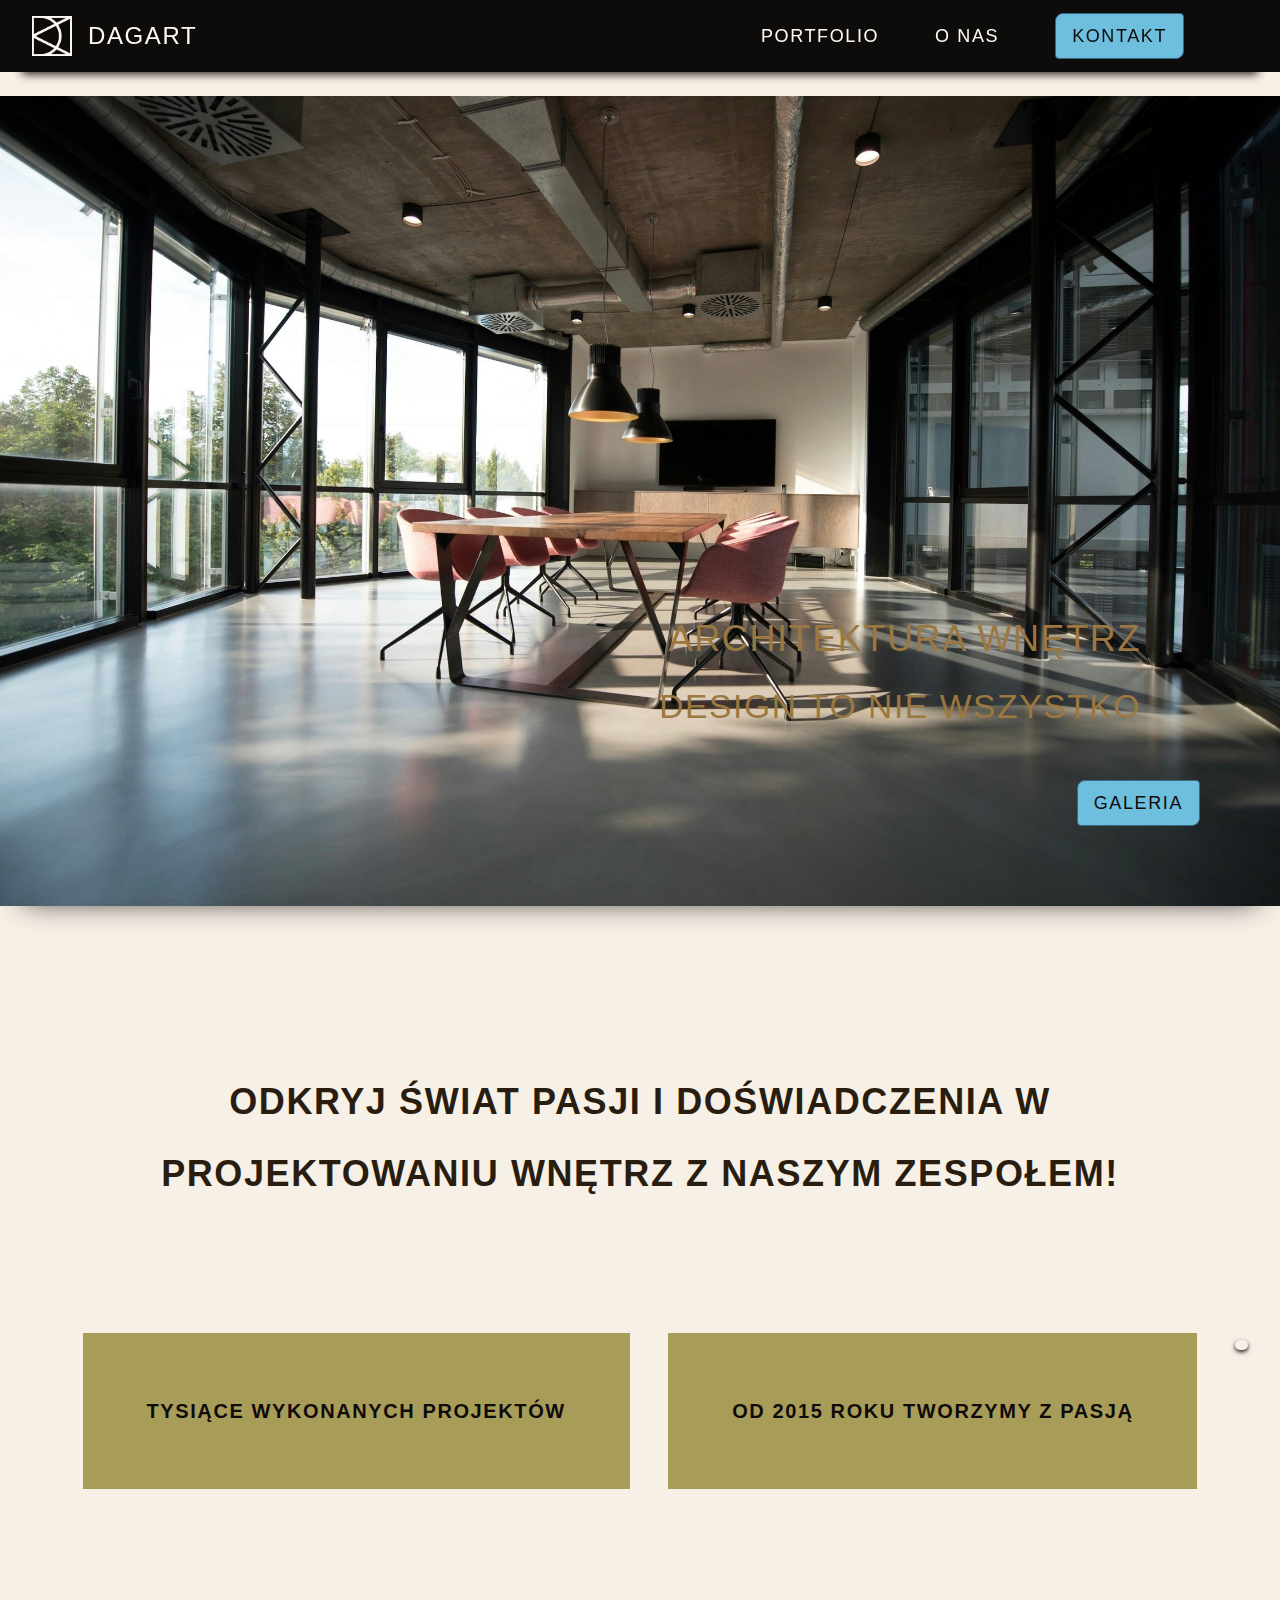
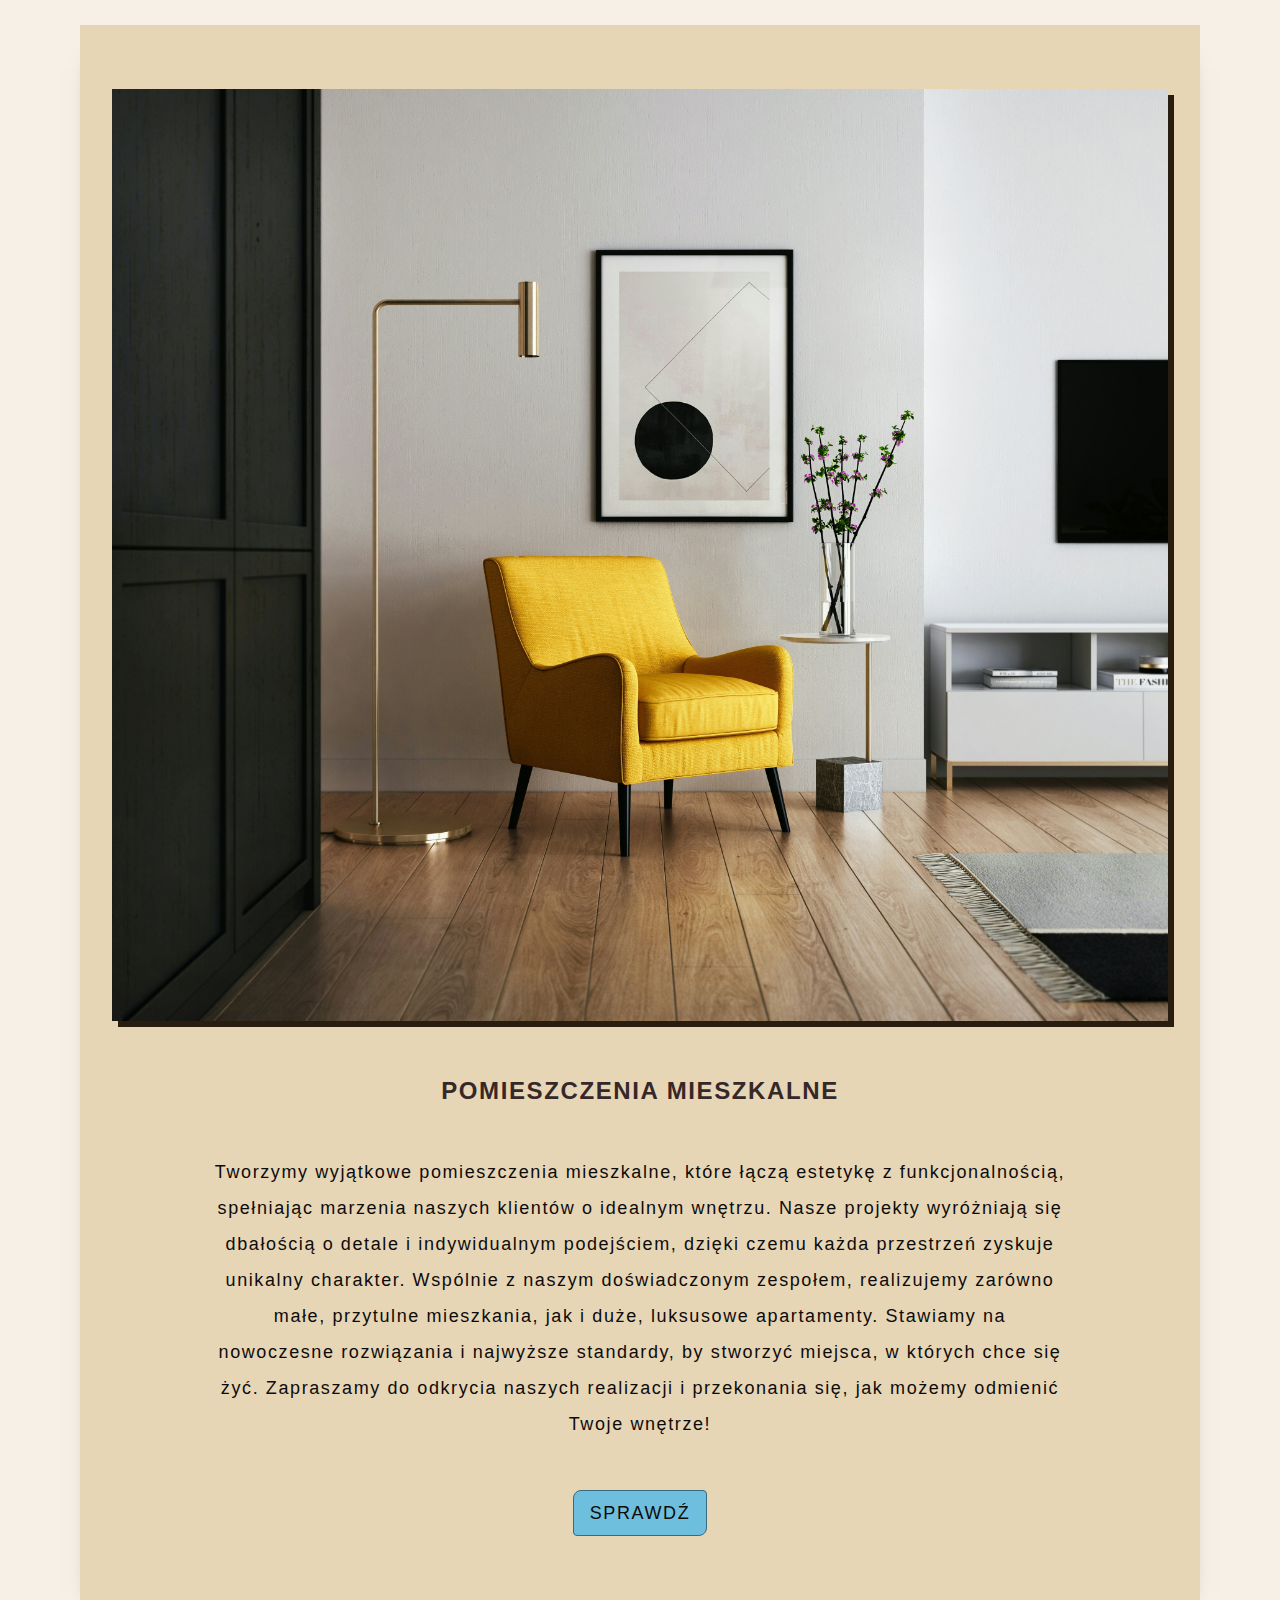
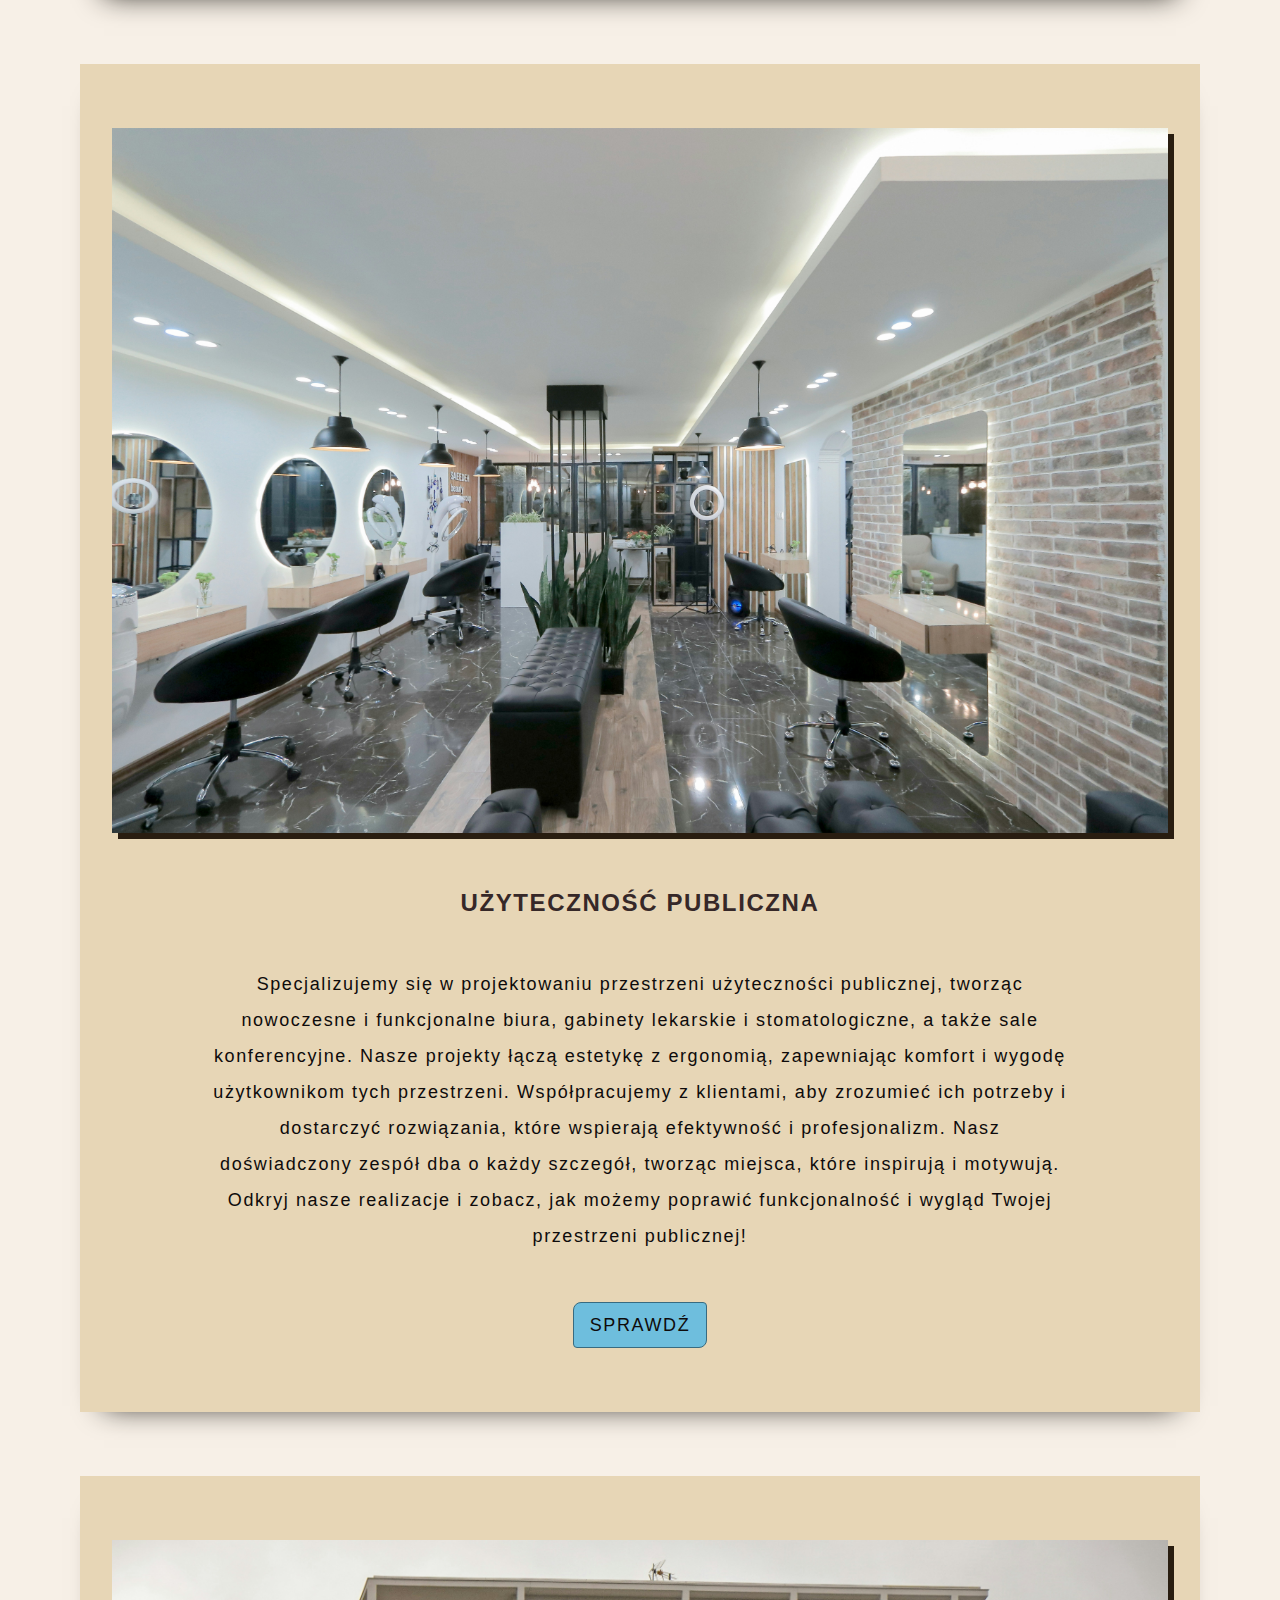
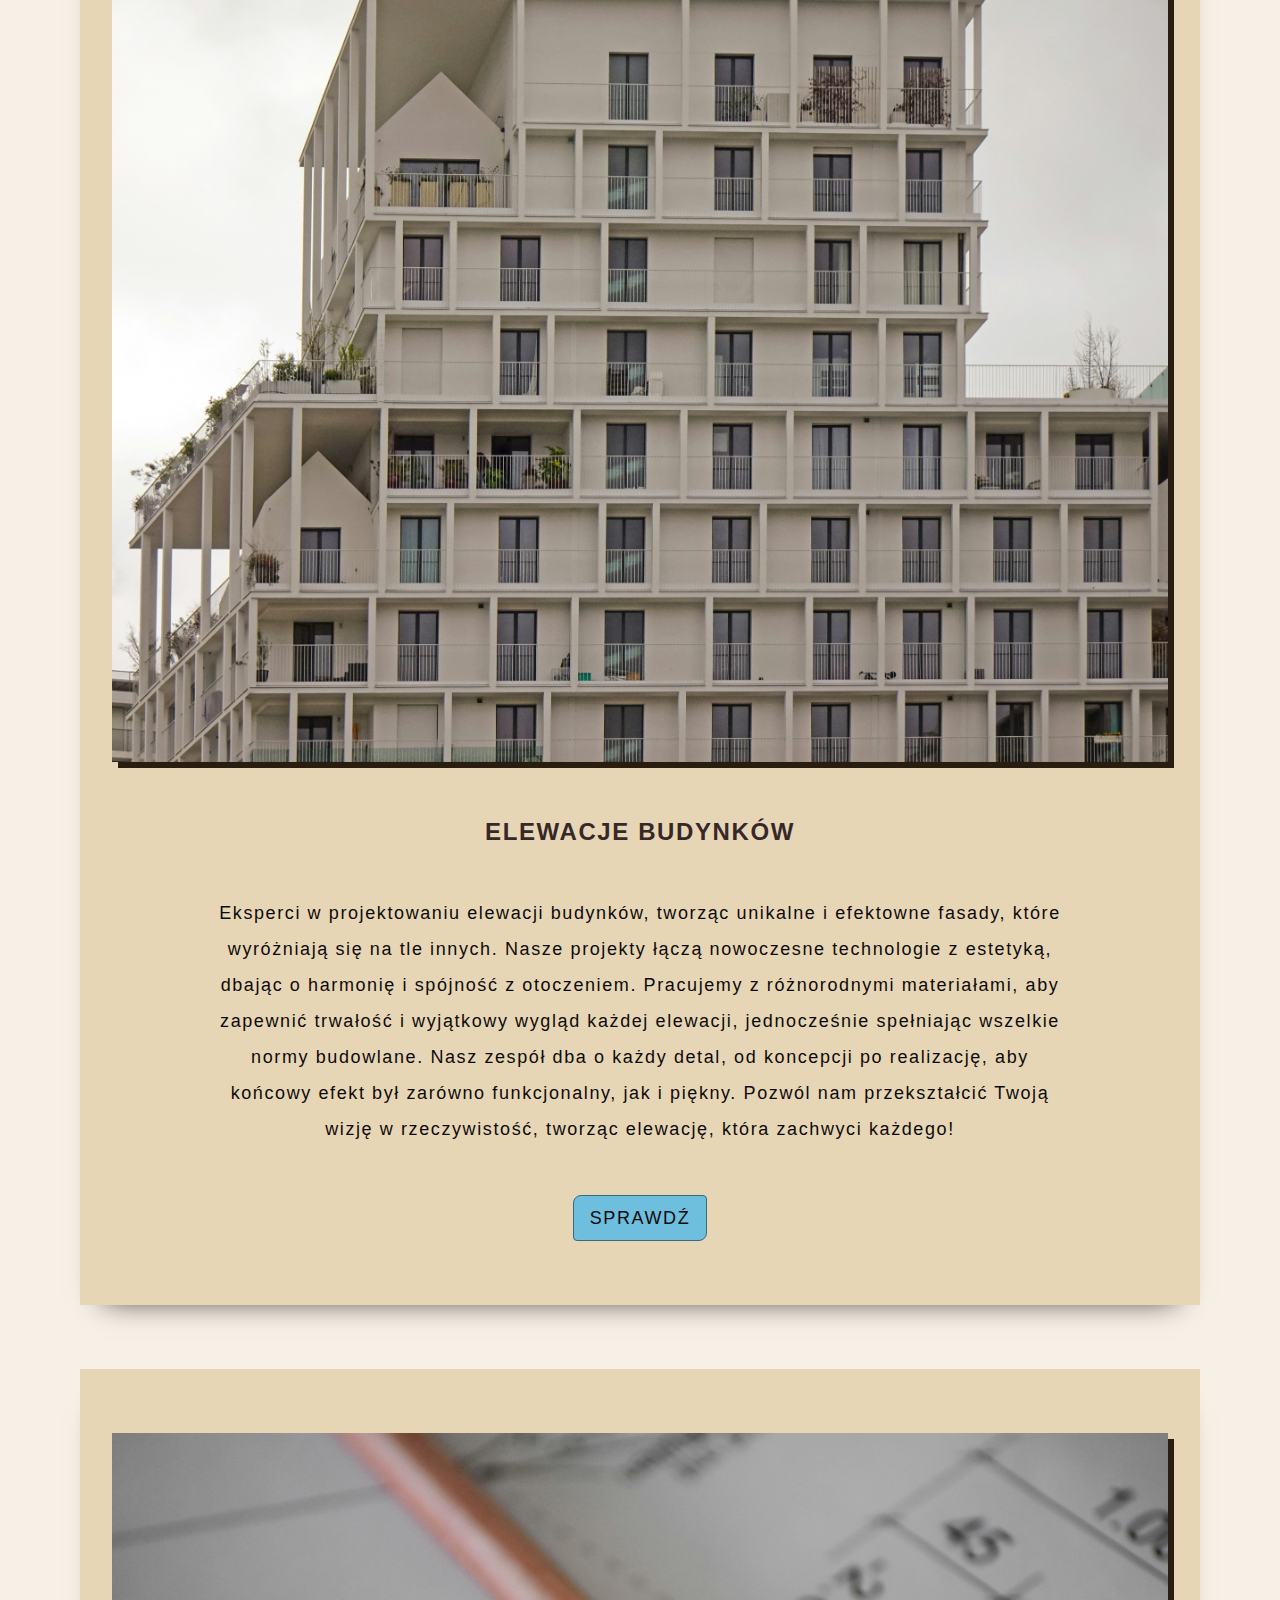
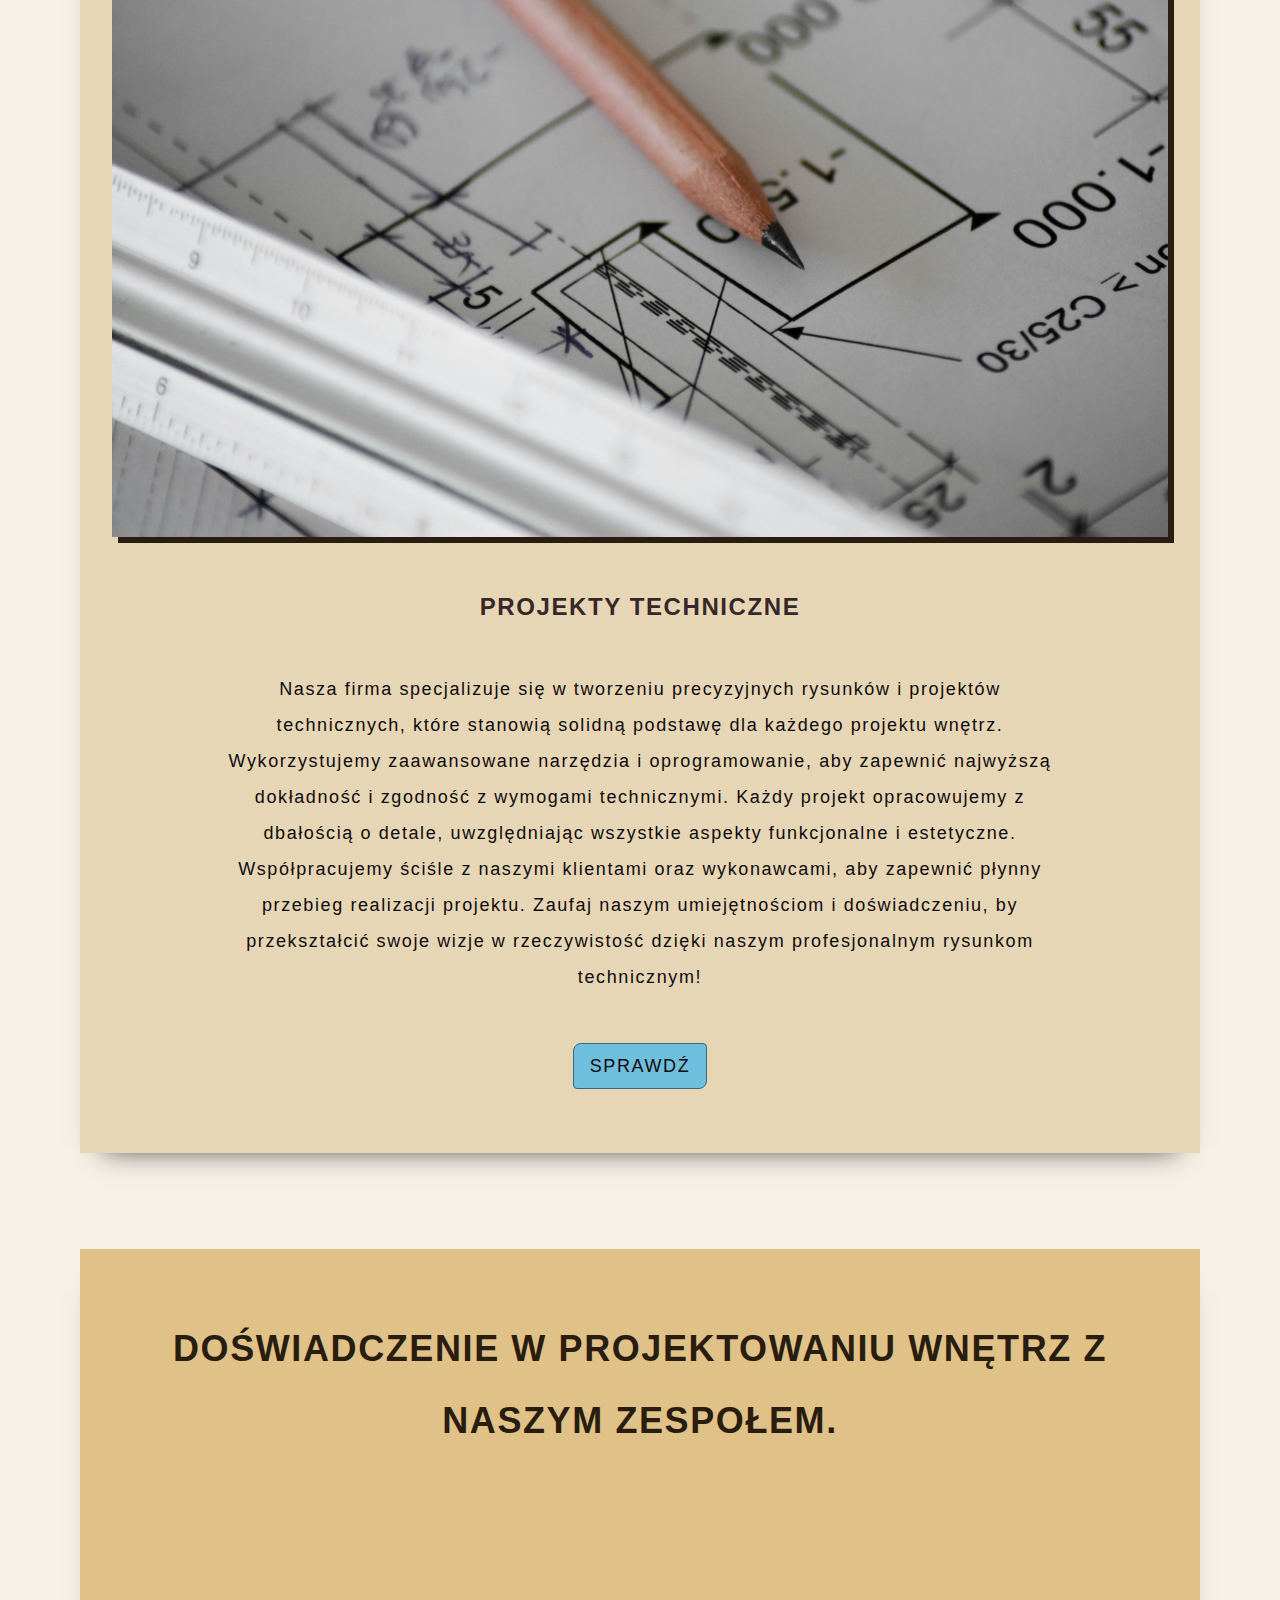
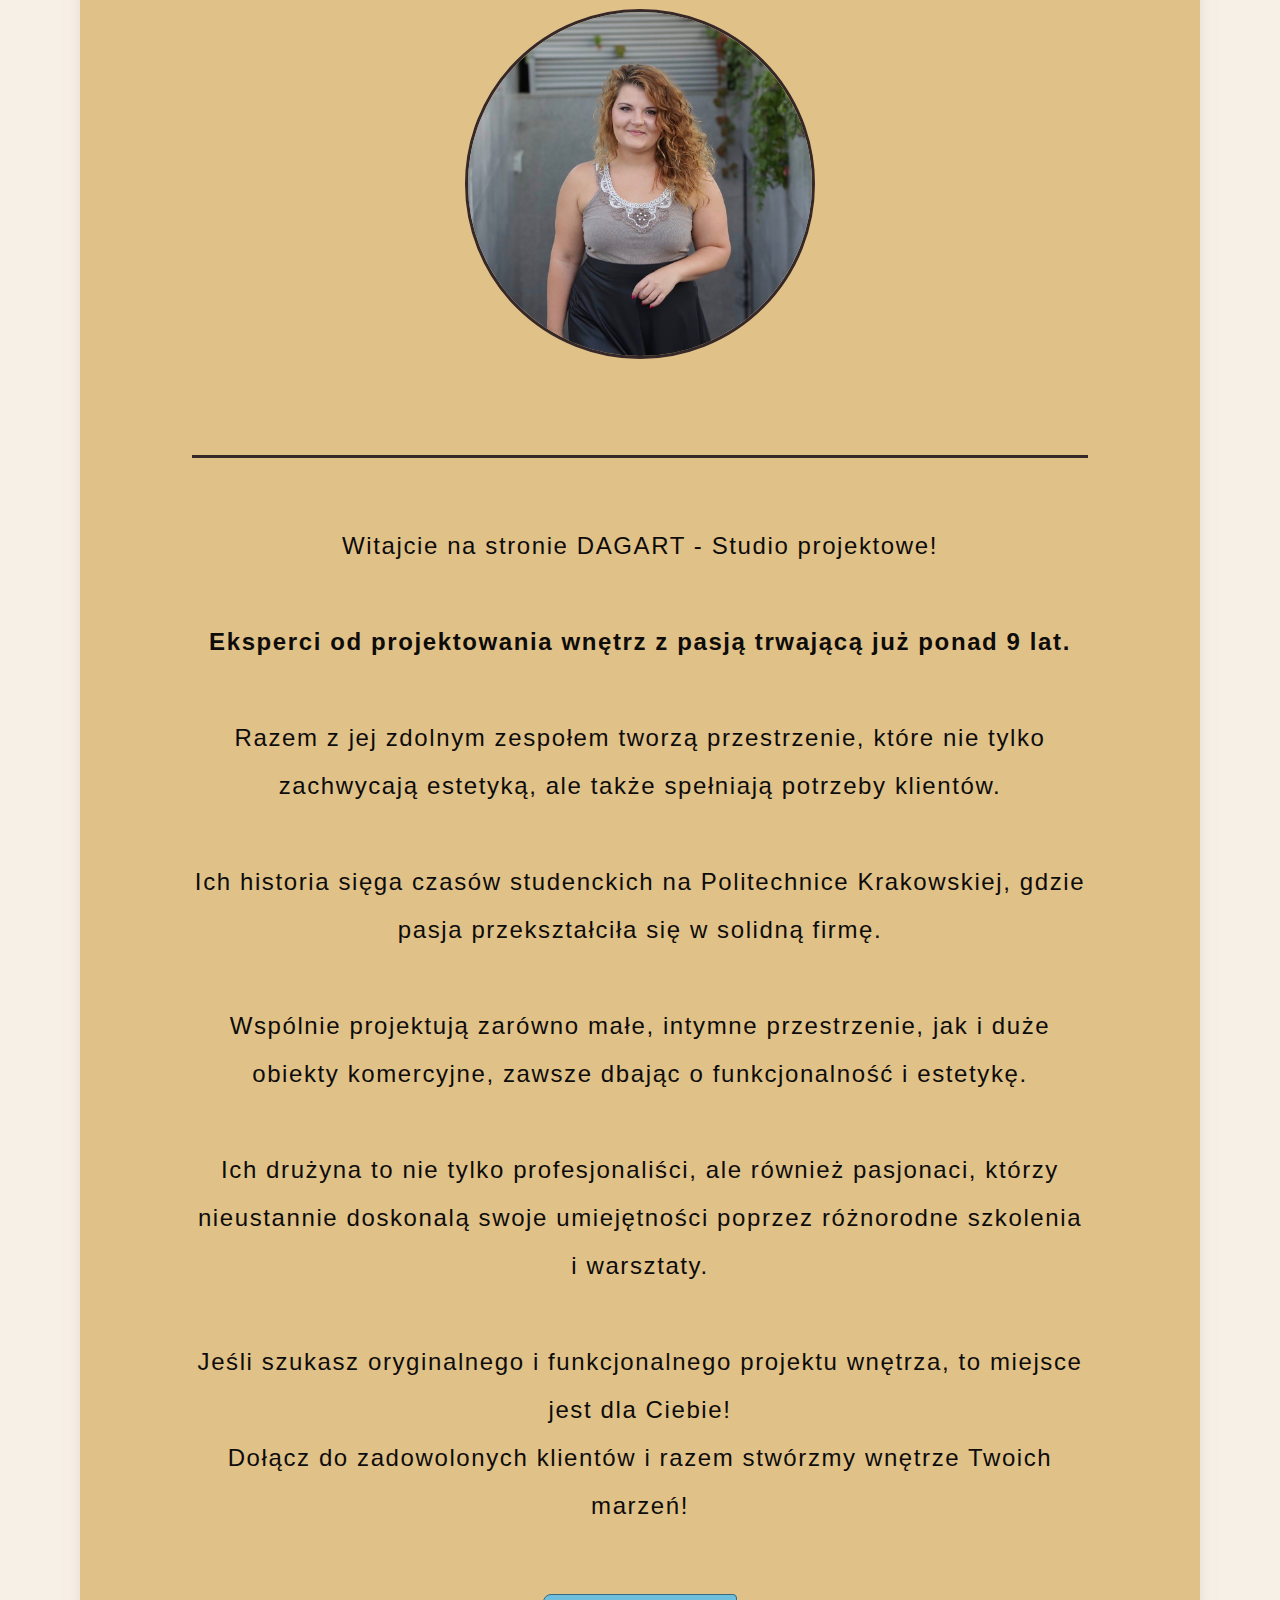
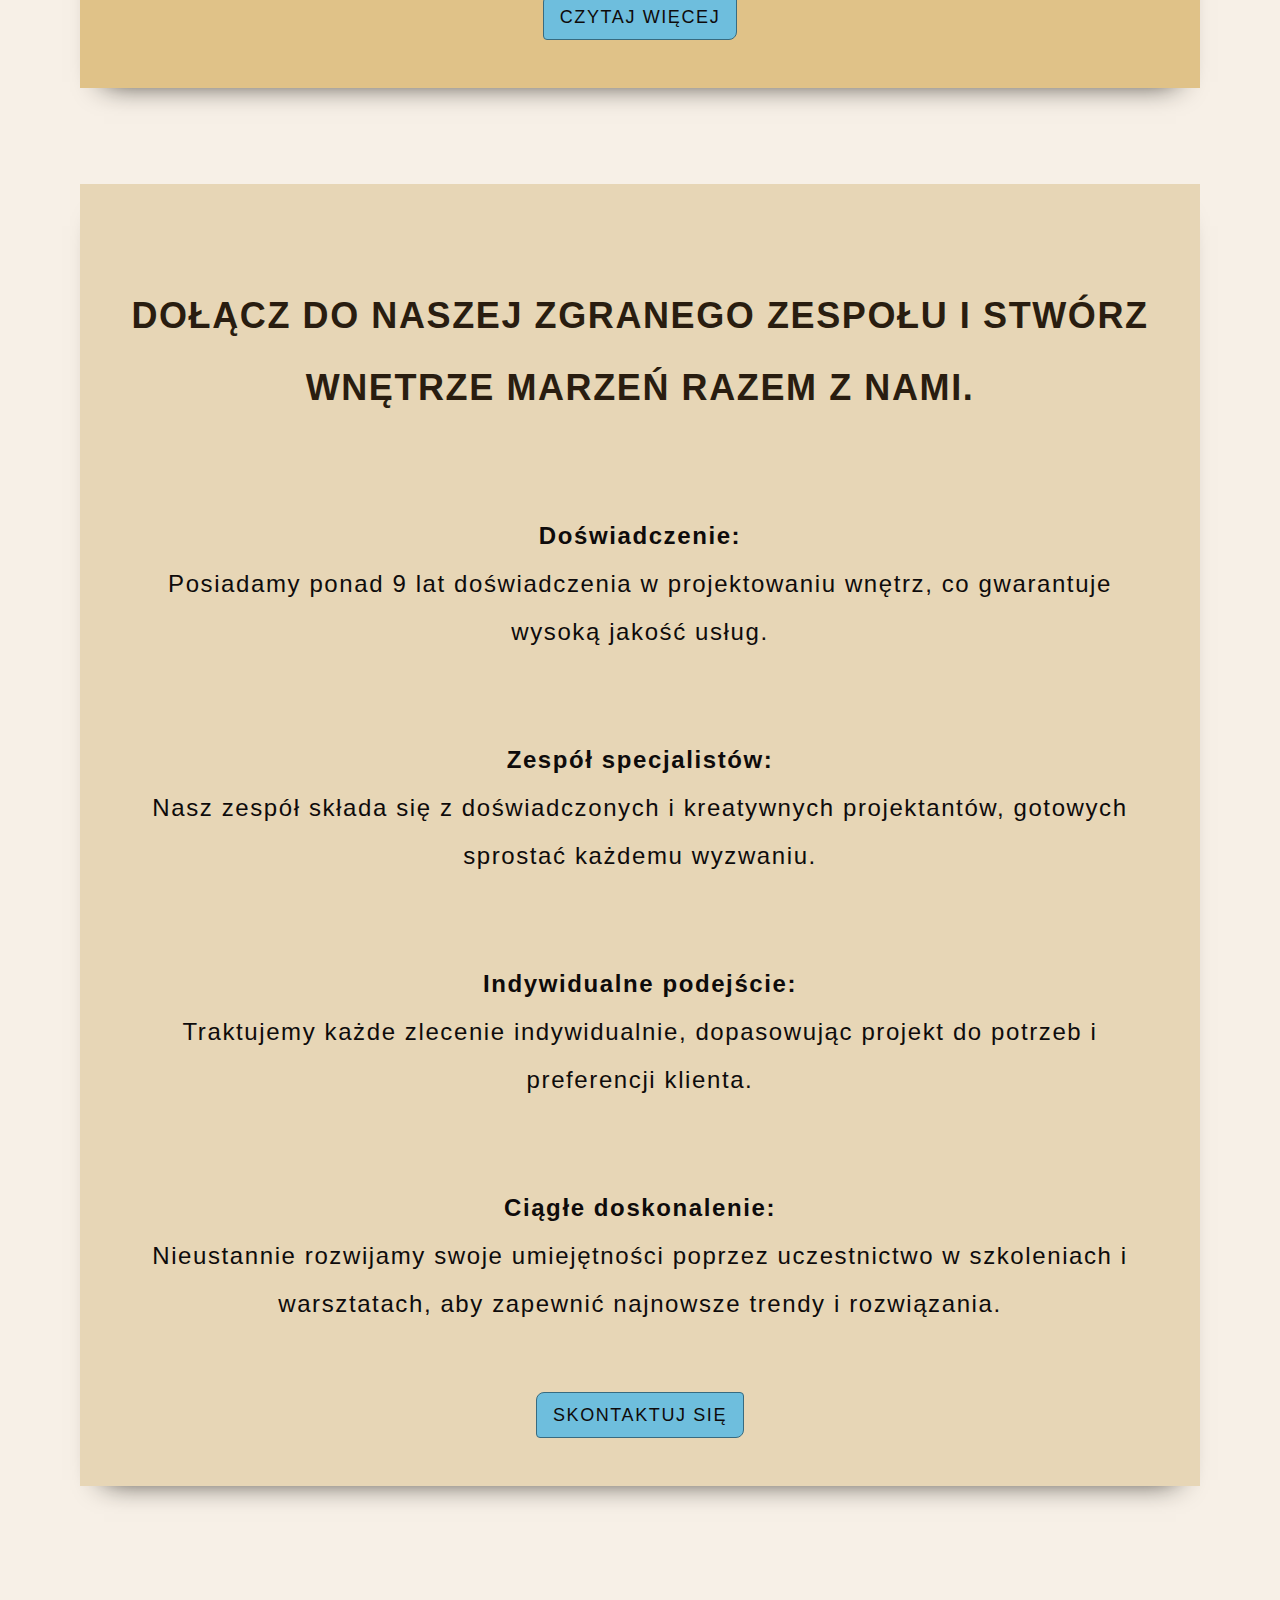
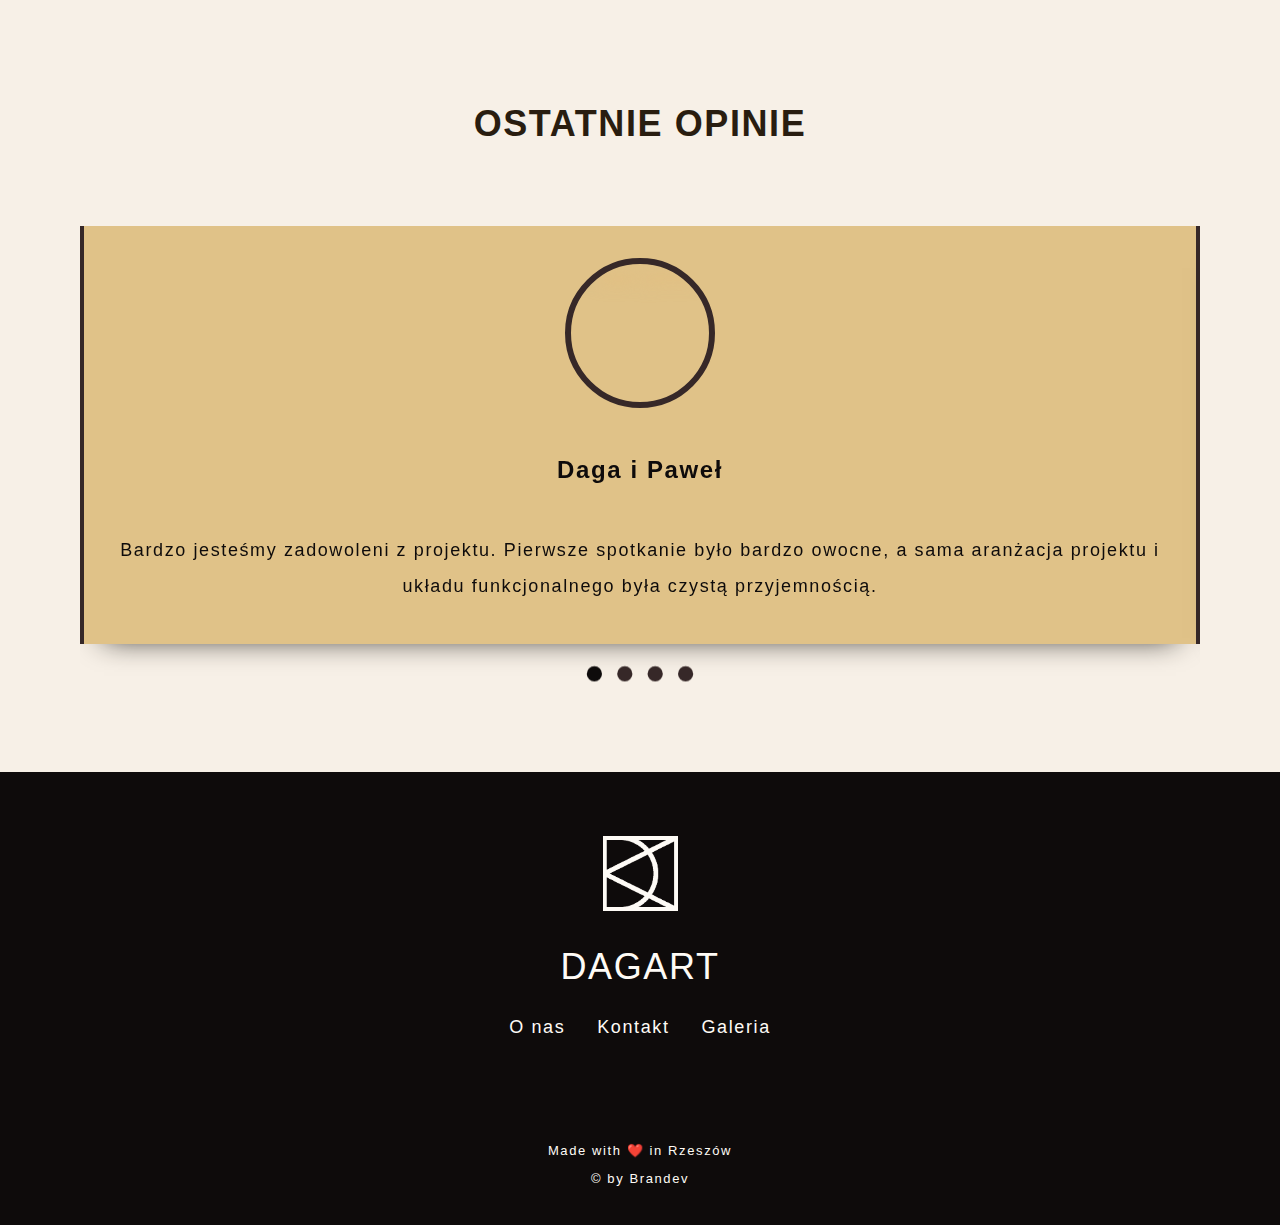
==== commit a43fca83: "modal update" ====
--- a/index.html
+++ b/index.html
@@ -149,22 +149,23 @@
                             <div class="swiper-slide"><img src="./assets/img/modal_img/room_photo7.jpg" alt="room"></div>
                         </div>
                         <div class="swiper-button-prev"></div>
-                        <div class="swiper-button-next"></div>
-                    </div>                                                                 
-                </div>
-                <div class="item8 flex">
-                    <h3 class="modal__title">Pomieszczenia mieszkalne</h3>
-                    <p class="modal__description">
-                        Lorem ipsum dolor sit amet consectetur adipisicing elit. 
-                        Cumque animi inventore beatae incidunt voluptatum 
-                        voluptas!
-                    </p>
-                    <div class="modal__button-container">
-                        <a href="./contact.html" class="modal__button-contact button">Kontakt</a>
-                        <a href="./gallery.html" class="modal__button-gallery button">Galeria</a>
-                        <div class="button button__portfolio-back">Powrót</div>
-                    </div>
-                </div>
+                        <div class="swiper-button-next"></div>                                             
+                </div>                                                                                
+                </div>
+                <!-- <div class="item8 flex">
+                         <h3 class="modal__title">Pomieszczenia mieszkalne</h3>
+                        <p class="modal__description">
+                            Lorem ipsum dolor sit amet consectetur adipisicing elit. 
+                            Cumque animi inventore beatae incidunt voluptatum 
+                            voluptas!
+                        </p>                                       
+                </div> -->
+                <div class="modal__button-container">
+                    <a href="./contact.html" class="modal__button-contact button">Kontakt</a>
+                    <a href="./gallery.html" class="modal__button-gallery button">Galeria</a>
+                    <div class="button button__portfolio-back">Powrót</div>
+                </div>
+                
             </div>
             </article>
             <!-- SECOND CARD -->            
@@ -203,18 +204,18 @@
                             <div class="swiper-button-next"></div>
                         </div>                                                                 
                     </div>
-                    <div class="item8 flex">
-                        <h3 class="modal__title">Pomieszczenia mieszkalne</h3>
+                    <!-- <div class="item8 flex">
+                         <h3 class="modal__title">Pomieszczenia mieszkalne</h3>
                         <p class="modal__description">
                             Lorem ipsum dolor sit amet consectetur adipisicing elit. 
                             Cumque animi inventore beatae incidunt voluptatum 
                             voluptas!
-                        </p>
-                        <div class="modal__button-container">
-                            <a href="./contact.html" class="modal__button-contact button">Kontakt</a>
-                            <a href="./gallery.html" class="modal__button-gallery button">Galeria</a>
-                            <div class="button button__portfolio-back">Powrót</div>
-                        </div>
+                        </p>                                       
+                    </div> -->
+                    <div class="modal__button-container">
+                        <a href="./contact.html" class="modal__button-contact button">Kontakt</a>
+                        <a href="./gallery.html" class="modal__button-gallery button">Galeria</a>
+                        <div class="button button__portfolio-back">Powrót</div>
                     </div>
                 </div>
                 </article>
@@ -254,18 +255,18 @@
                             <div class="swiper-button-next"></div>
                         </div>                                                                 
                     </div>
-                    <div class="item8 flex">
-                        <h3 class="modal__title">Pomieszczenia mieszkalne</h3>
+                    <!-- <div class="item8 flex">
+                         <h3 class="modal__title">Pomieszczenia mieszkalne</h3>
                         <p class="modal__description">
                             Lorem ipsum dolor sit amet consectetur adipisicing elit. 
                             Cumque animi inventore beatae incidunt voluptatum 
                             voluptas!
-                        </p>
-                        <div class="modal__button-container">
-                            <a href="./contact.html" class="modal__button-contact button">Kontakt</a>
-                            <a href="./gallery.html" class="modal__button-gallery button">Galeria</a>
-                            <div class="button button__portfolio-back">Powrót</div>
-                        </div>
+                        </p>                                
+                    </div> -->
+                    <div class="modal__button-container">
+                        <a href="./contact.html" class="modal__button-contact button">Kontakt</a>
+                        <a href="./gallery.html" class="modal__button-gallery button">Galeria</a>
+                        <div class="button button__portfolio-back">Powrót</div>
                     </div>
                 </div>
                 </article> 
@@ -306,18 +307,18 @@
                             <div class="swiper-button-next"></div>
                         </div>                                                                 
                     </div>
-                    <div class="item8 flex">
+                    <!-- <div class="item8 flex">
                         <h3 class="modal__title">Pomieszczenia mieszkalne</h3>
                         <p class="modal__description">
                             Lorem ipsum dolor sit amet consectetur adipisicing elit. 
                             Cumque animi inventore beatae incidunt voluptatum 
                             voluptas!
-                        </p>
-                        <div class="modal__button-container">
-                            <a href="./contact.html" class="modal__button-contact button">Kontakt</a>
-                            <a href="./gallery.html" class="modal__button-gallery button">Galeria</a>
-                            <div class="button button__portfolio-back">Powrót</div>
-                        </div>
+                        </p>                        
+                    </div> -->
+                    <div class="modal__button-container">
+                        <a href="./contact.html" class="modal__button-contact button">Kontakt</a>
+                        <a href="./gallery.html" class="modal__button-gallery button">Galeria</a>
+                        <div class="button button__portfolio-back">Powrót</div>
                     </div>
                 </div>
                 </article>                                          
--- a/assets/css/styles.css
+++ b/assets/css/styles.css
@@ -9,9 +9,9 @@
     /* COLORS */ 
     --nav-bg-color: #0e0b0b;
     --logotype-txt-color: #FEFBF6;
-    --nav-menu-bg-color: #928774;
+    --nav-menu-bg-color: #dbb26b;
     --nav-links-txt-color: #FEFBF6;
-    --head-txt-color: #FEFBF6;
+    --head-txt-color: #9b7841;
     
     --main-bg-color: #f7f0e7;
     --headers-txt-color: #291d10;
@@ -40,7 +40,7 @@
 
     --btn-bg-color: #6ebedd;
     --btn-border-color: #386b80;
-    --btn-color-hover: #EEF7FF;
+    --btn-color-hover: #76a2c9;
     --btn-color-active: #CDE8E5;
     --btn-color-focus: #9F70FD;  
     
@@ -167,7 +167,7 @@
 body.dark-theme{
     --nav-bg-color: #0e0b0b;
     --logotype-txt-color: #FEFBF6;
-    --nav-menu-bg-color: #928774;
+    --nav-menu-bg-color: #30230c;
     --nav-links-txt-color: #FEFBF6;
     
     --main-bg-color: #241f1f;
@@ -518,6 +518,7 @@
     width: 100%;
     height: 100%;
     background: rgba(0, 0, 0, 0.9);
+    flex-direction: column;
     justify-content: center;
     align-items: center;
     z-index: var(--z-modal);   
@@ -556,9 +557,10 @@
     font-size: var(--h2-f-size) !important;  
 }
 .modal__button-container{
+    margin-inline: auto;
     padding-top: 1rem;
     display: flex;
-    gap: .6rem;    
+    gap: .6rem;     
 } 
 .modal__button-container > :nth-child(3){
     margin-left: 2rem;
@@ -948,7 +950,7 @@
 }
 
 /* Caption of Modal Image */
-.caption {
+/* .caption {
     margin: auto;
     display: block;
     width: 80%;
@@ -960,10 +962,10 @@
     top: -50px;
     font-size: var(--h2-f-size);
     z-index: 4;
-}
+} */
 
 /* Add Animation - Zoom in the Modal */
-.modal__gallery-content, .caption {  
+.modal__gallery-content {  
     animation-name: zoom;
     animation-duration: 0.6s;
 }
@@ -1300,11 +1302,7 @@
     .modal__gallery-content{
         padding-top: 8rem;
         width: 100vw;
-    }  
-    .caption{
-        top: -24rem;
-        
-    }   
+    }        
     .portfolio__modal-content{
         width: 95vw;
     }  
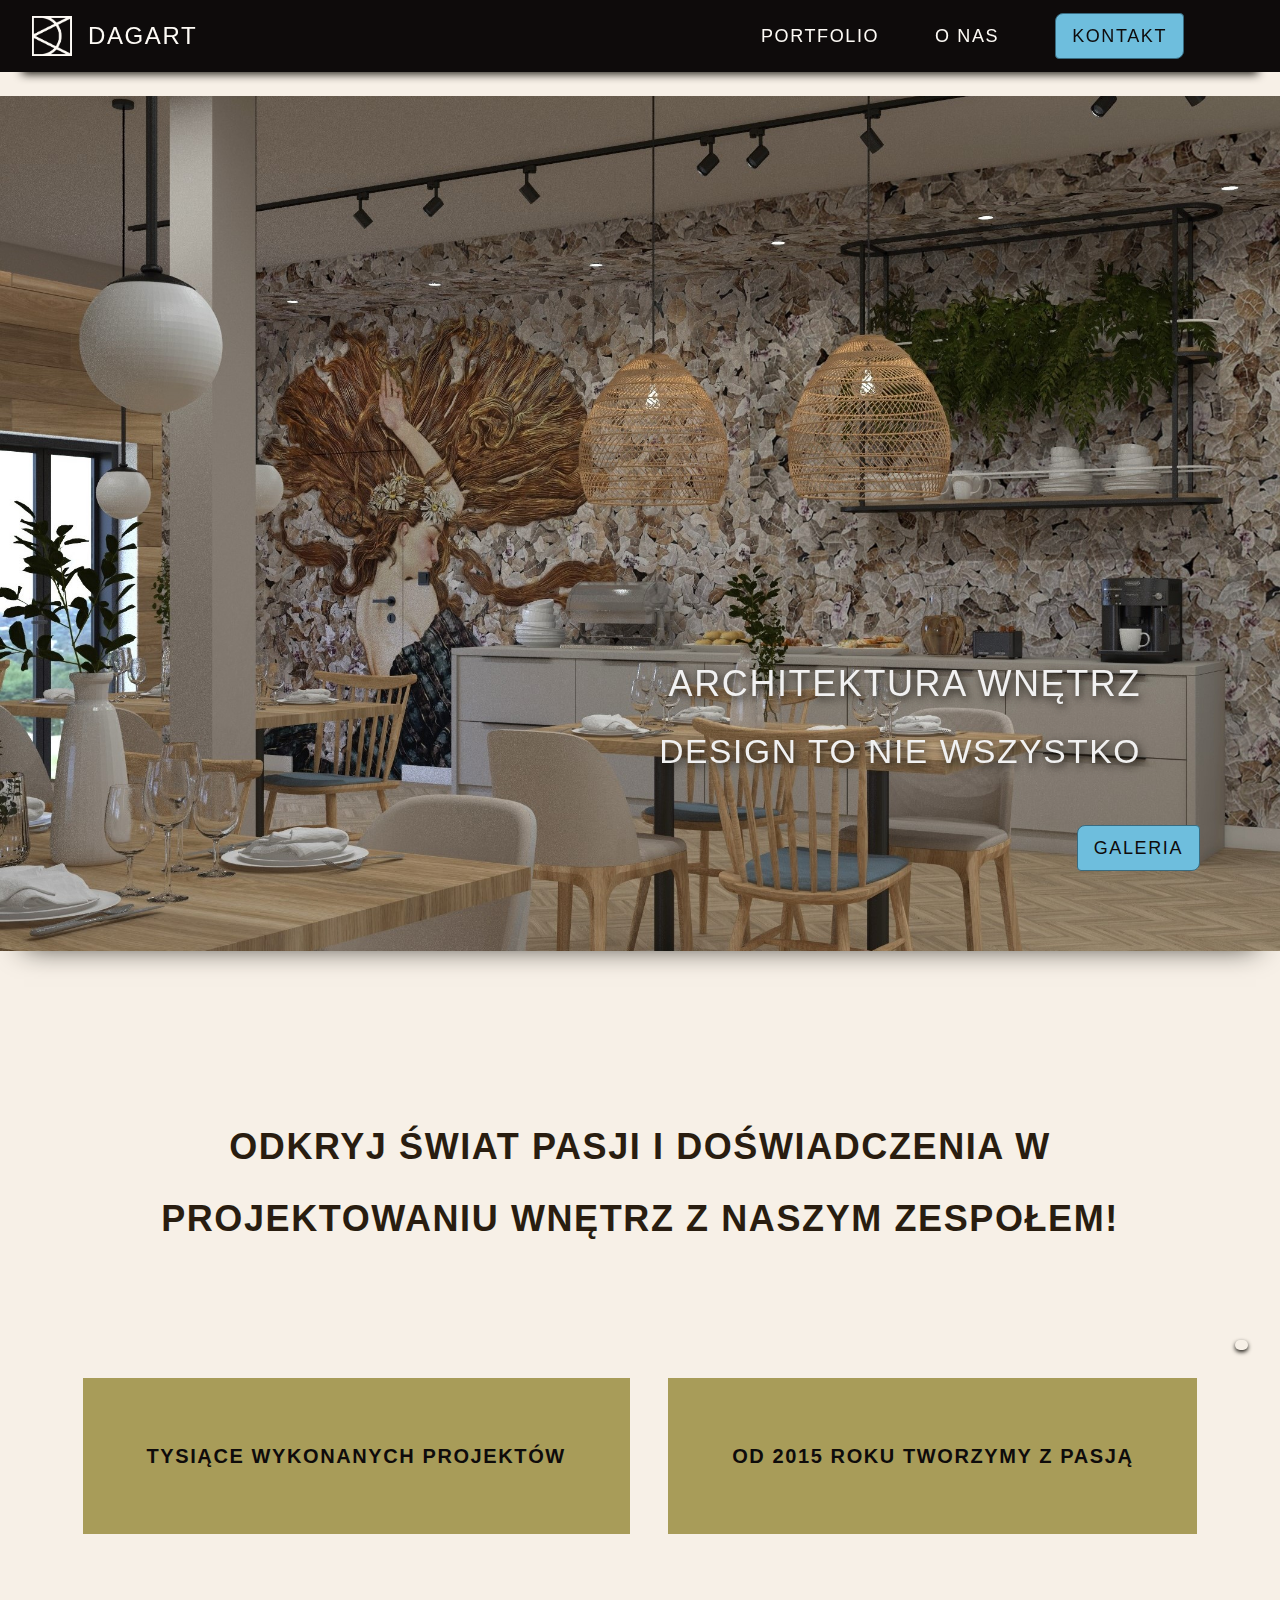
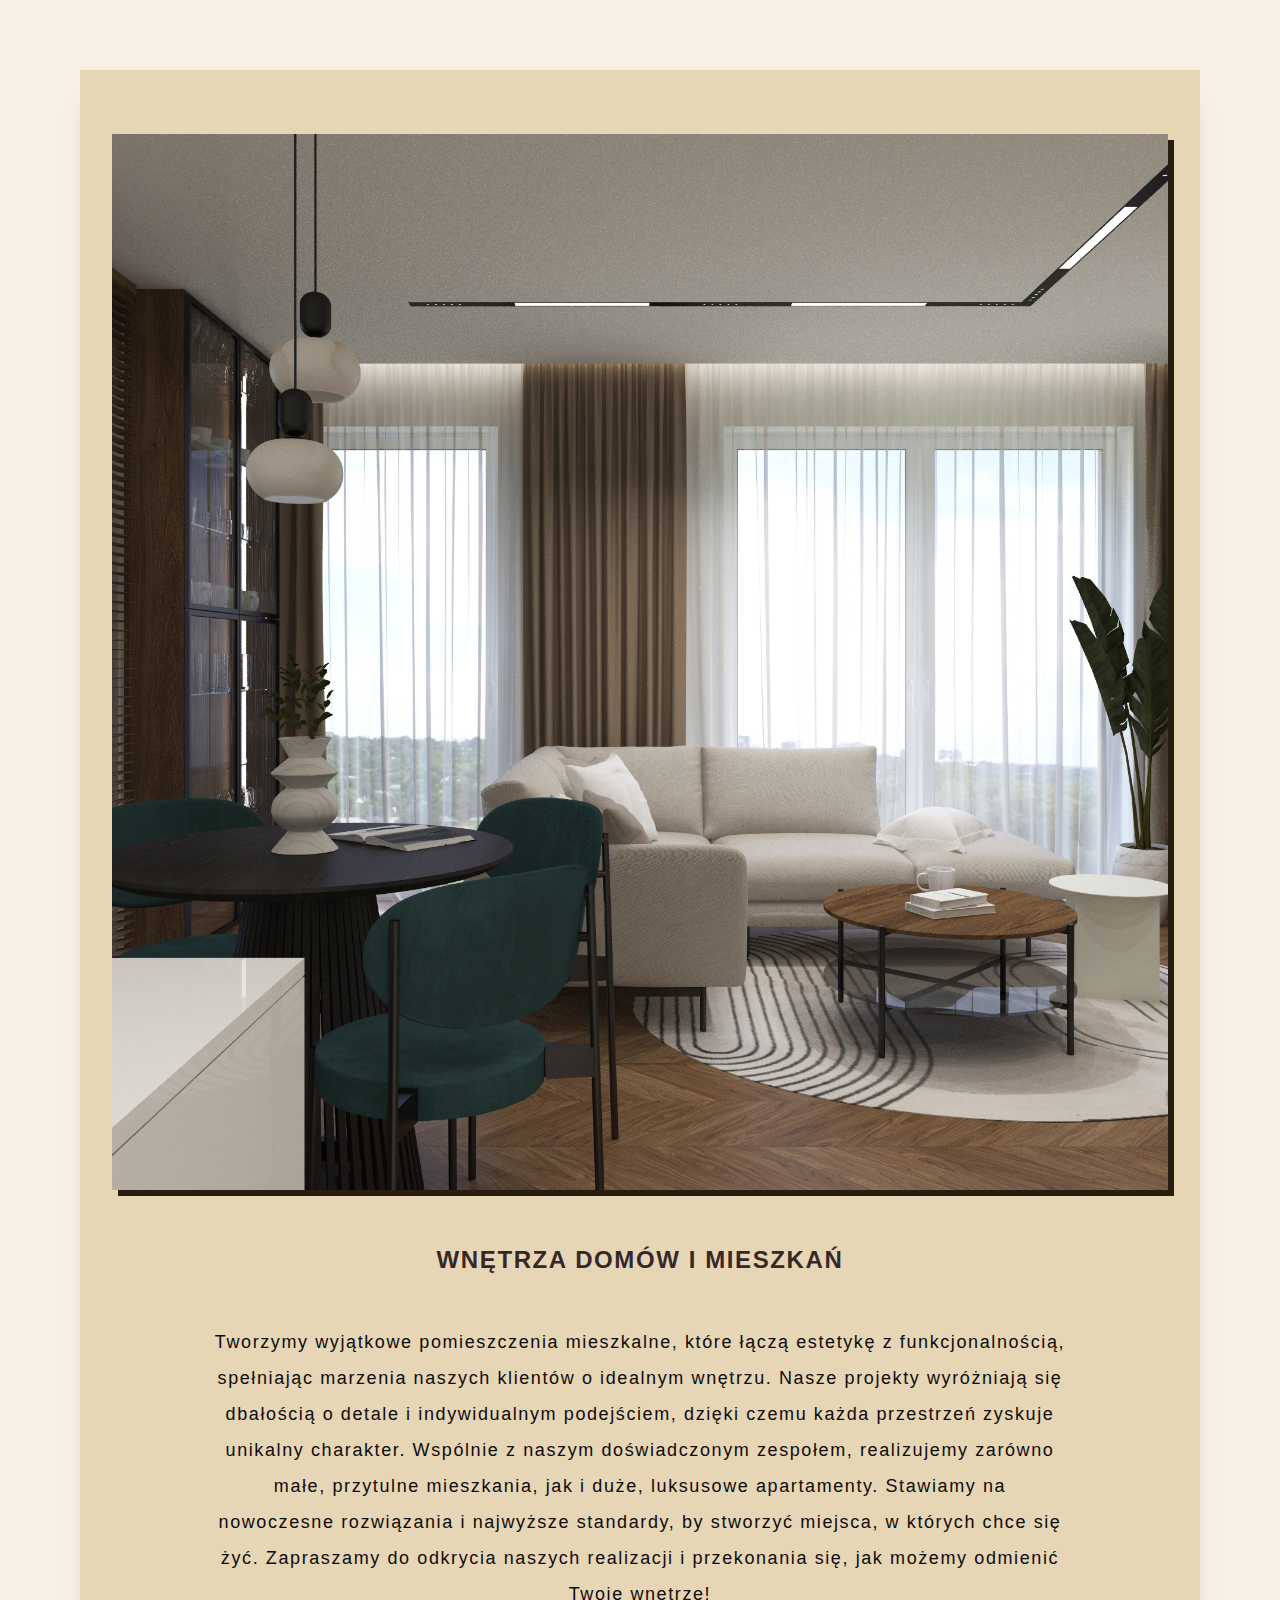
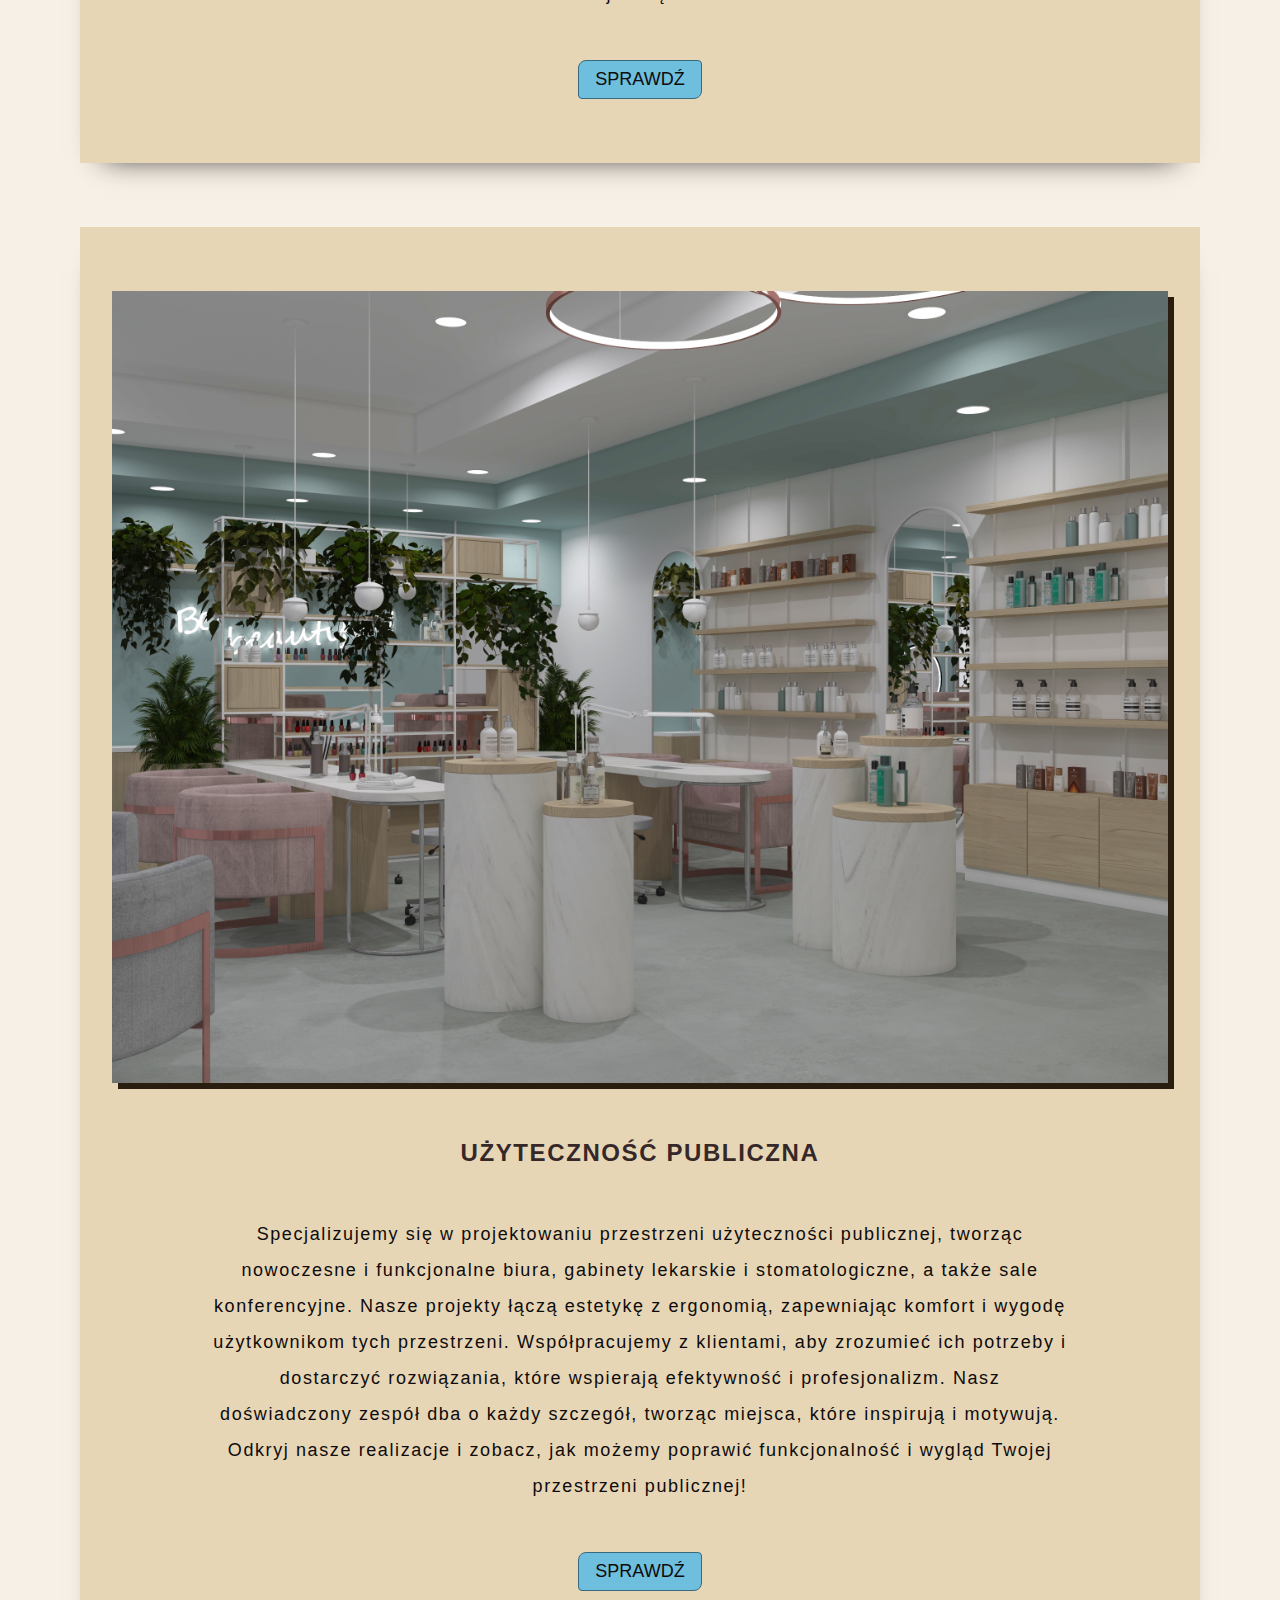
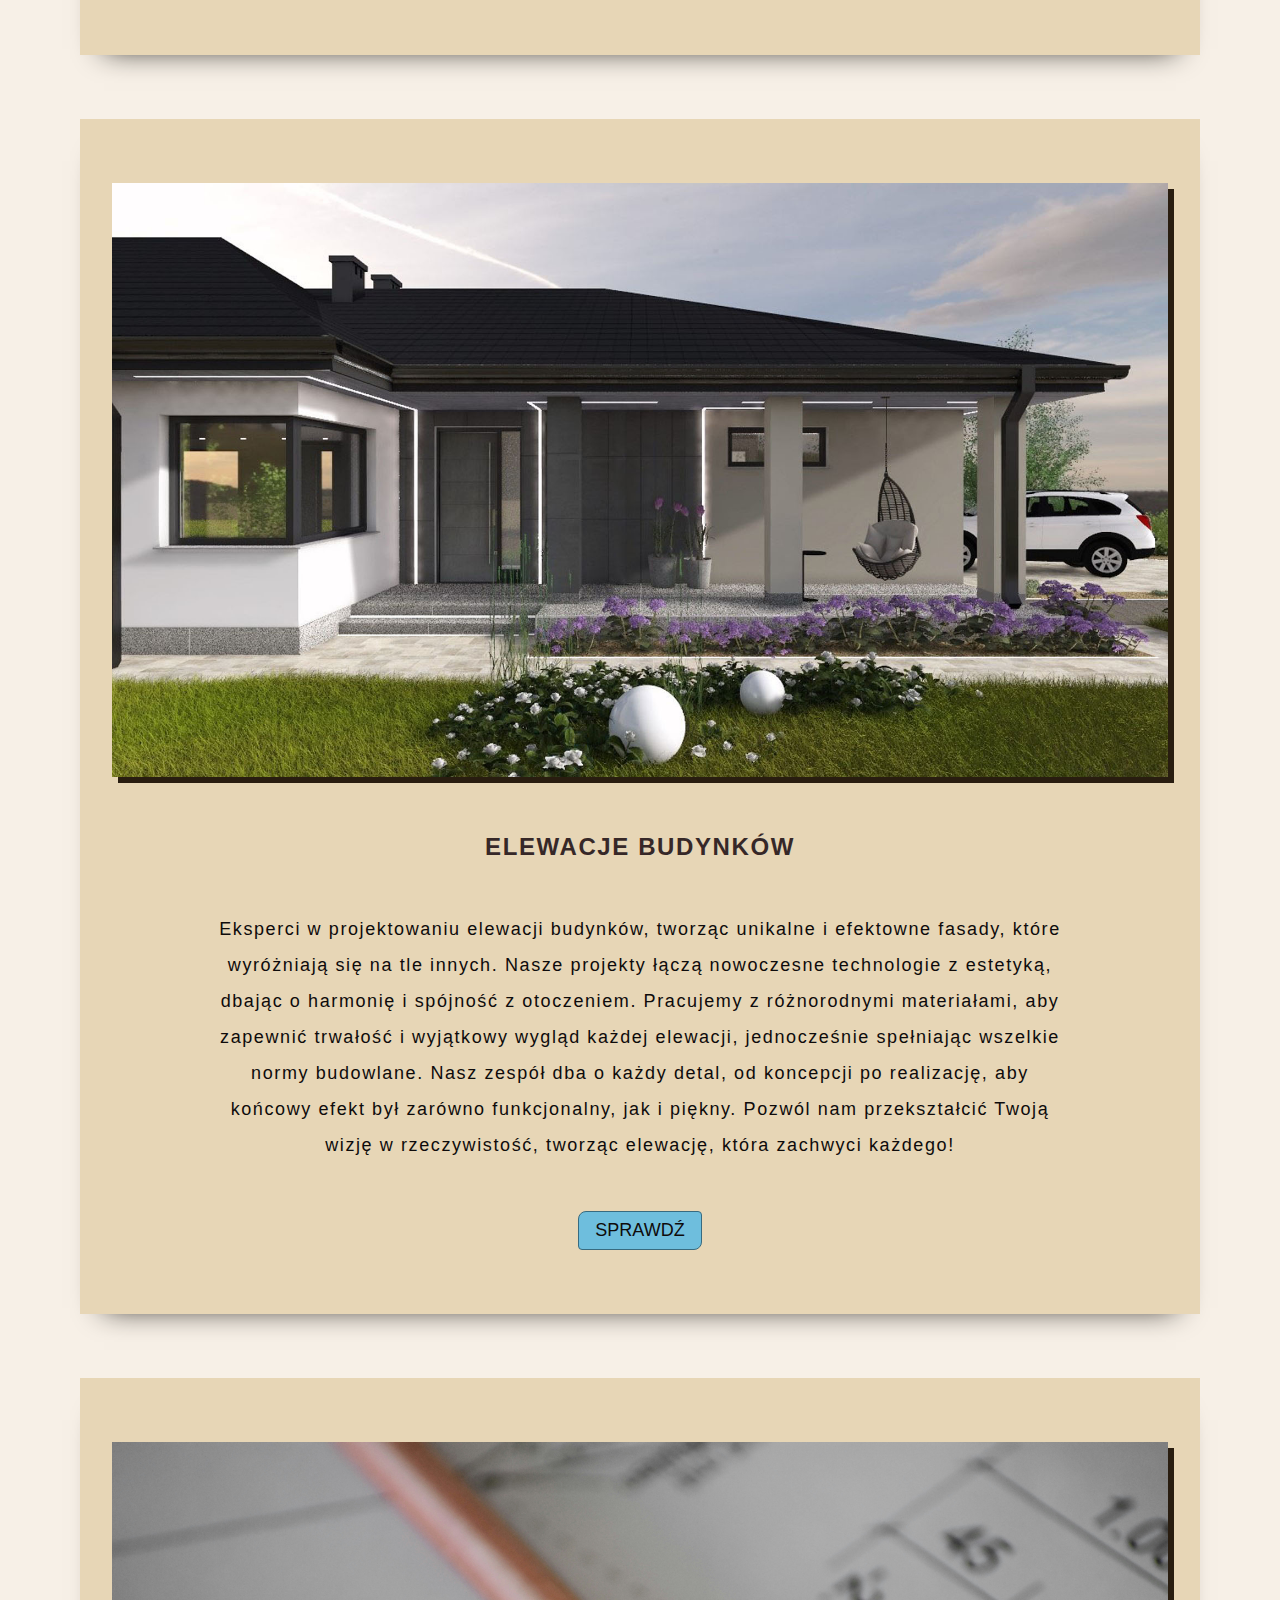
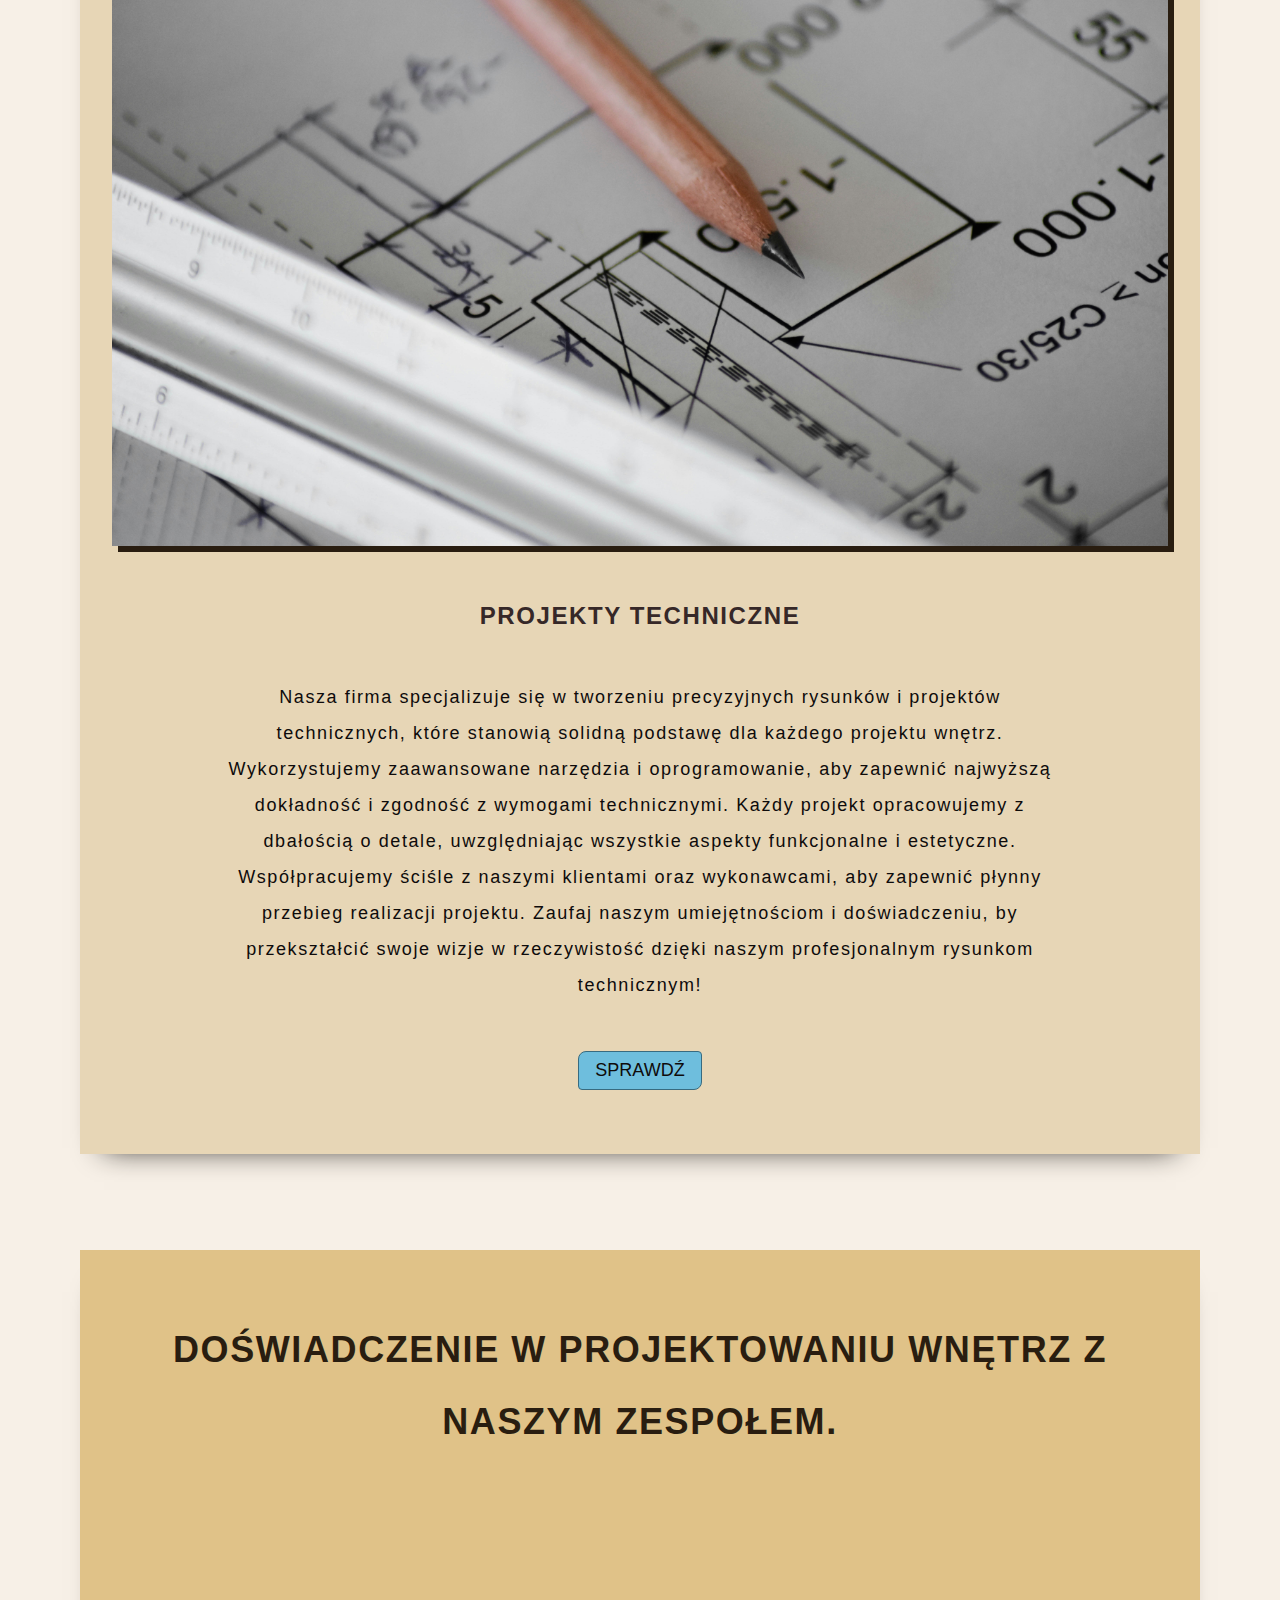
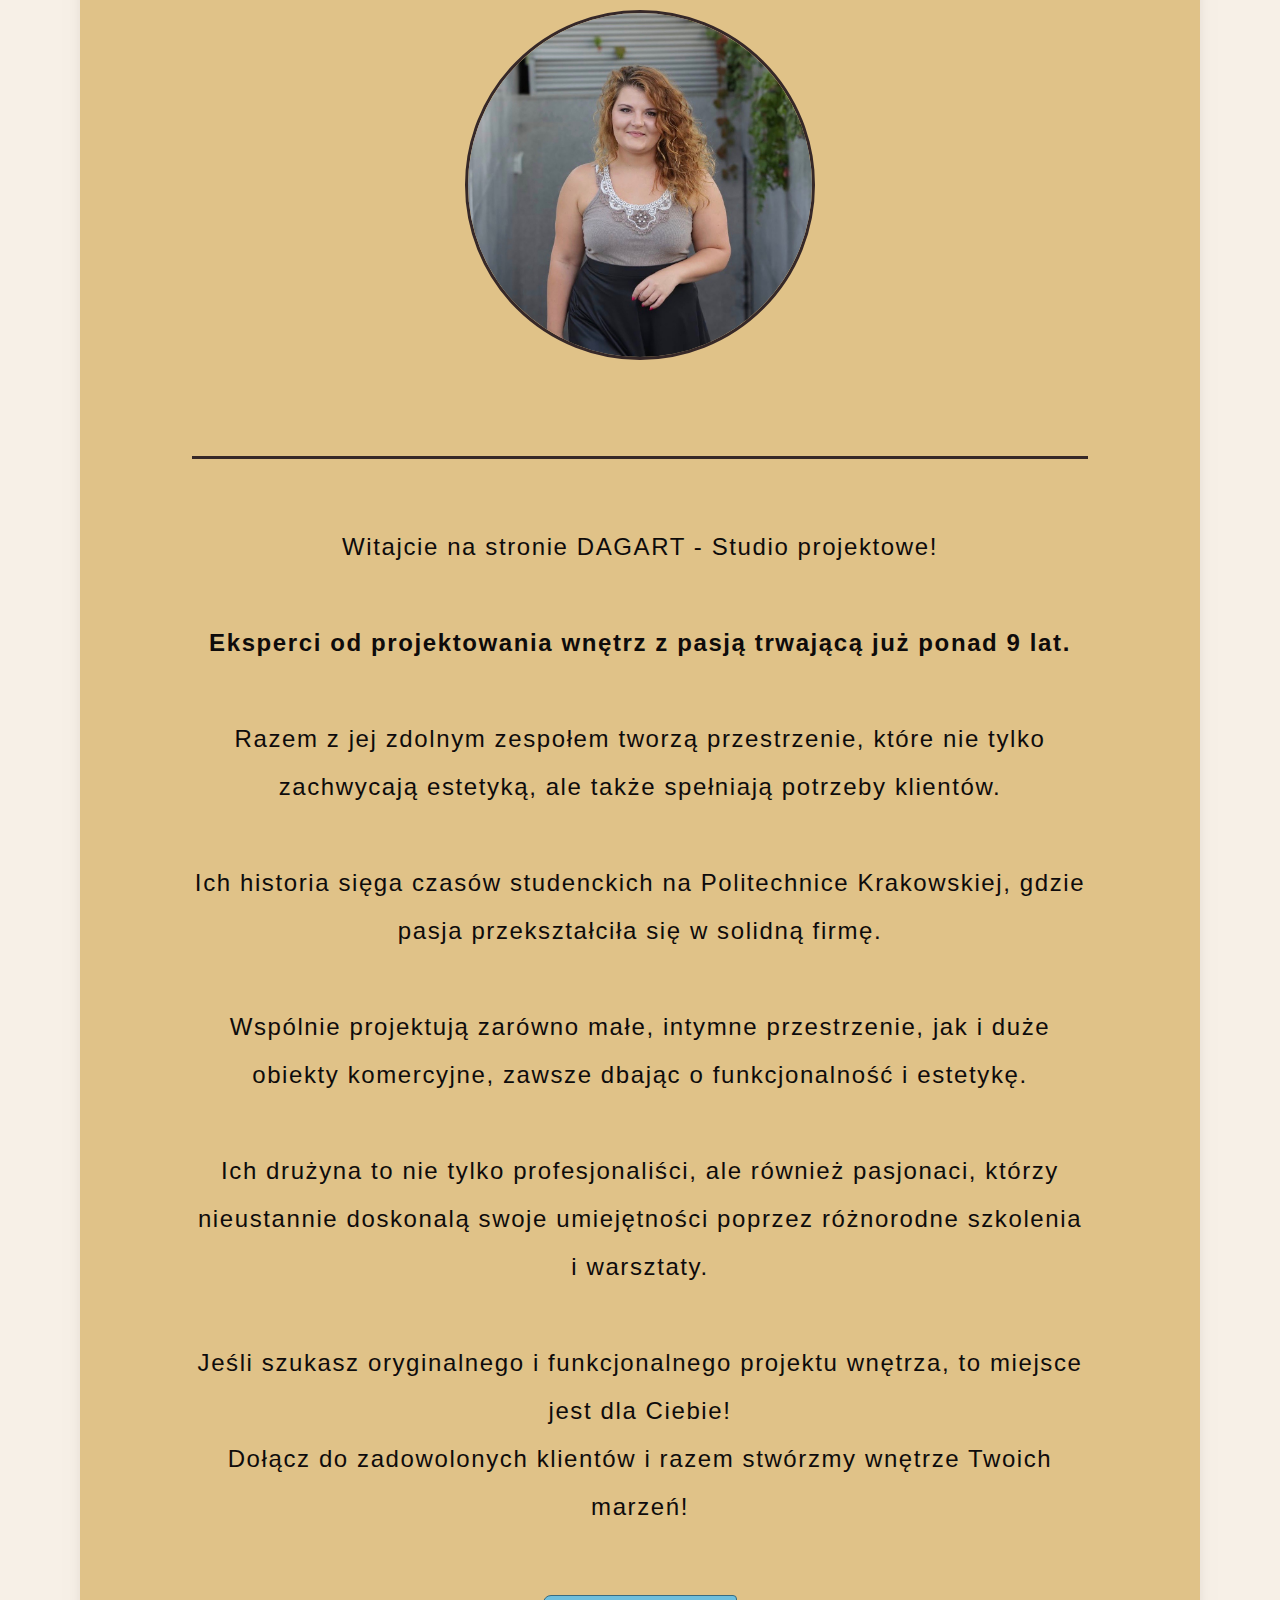
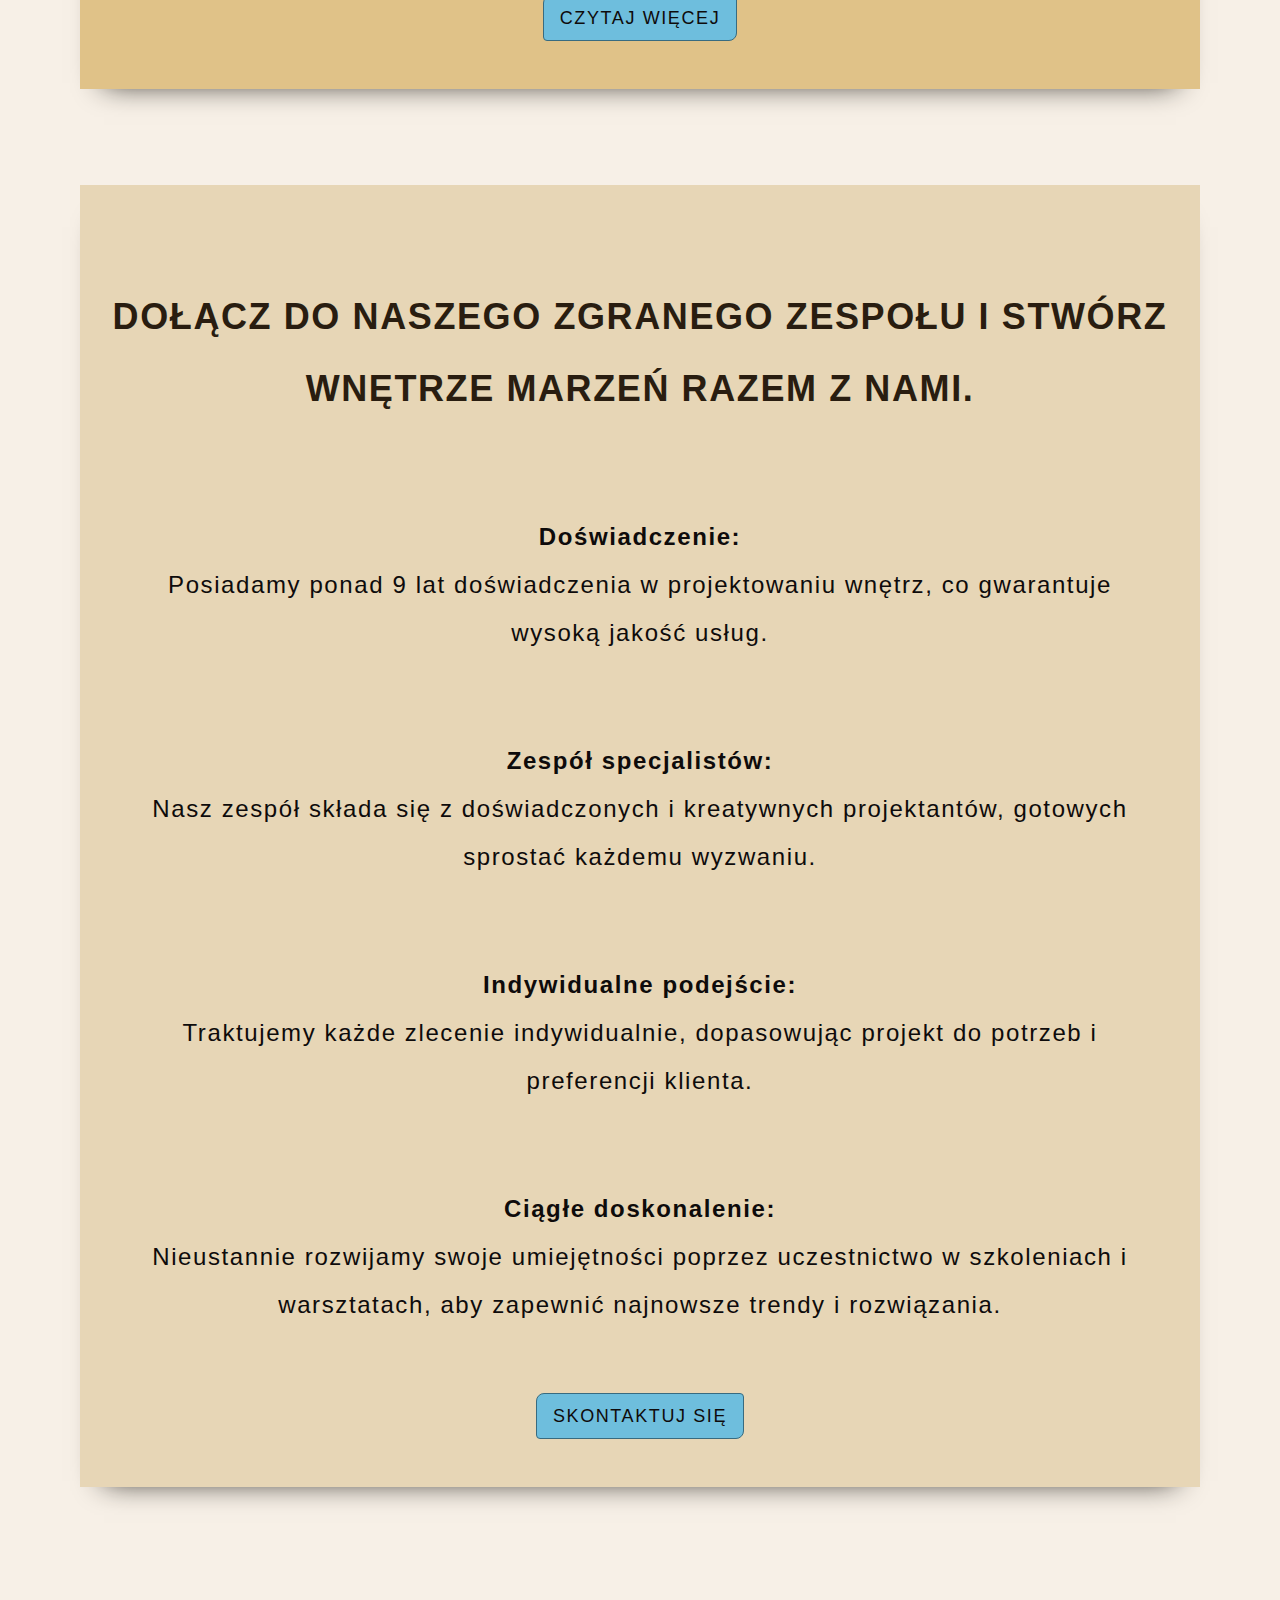
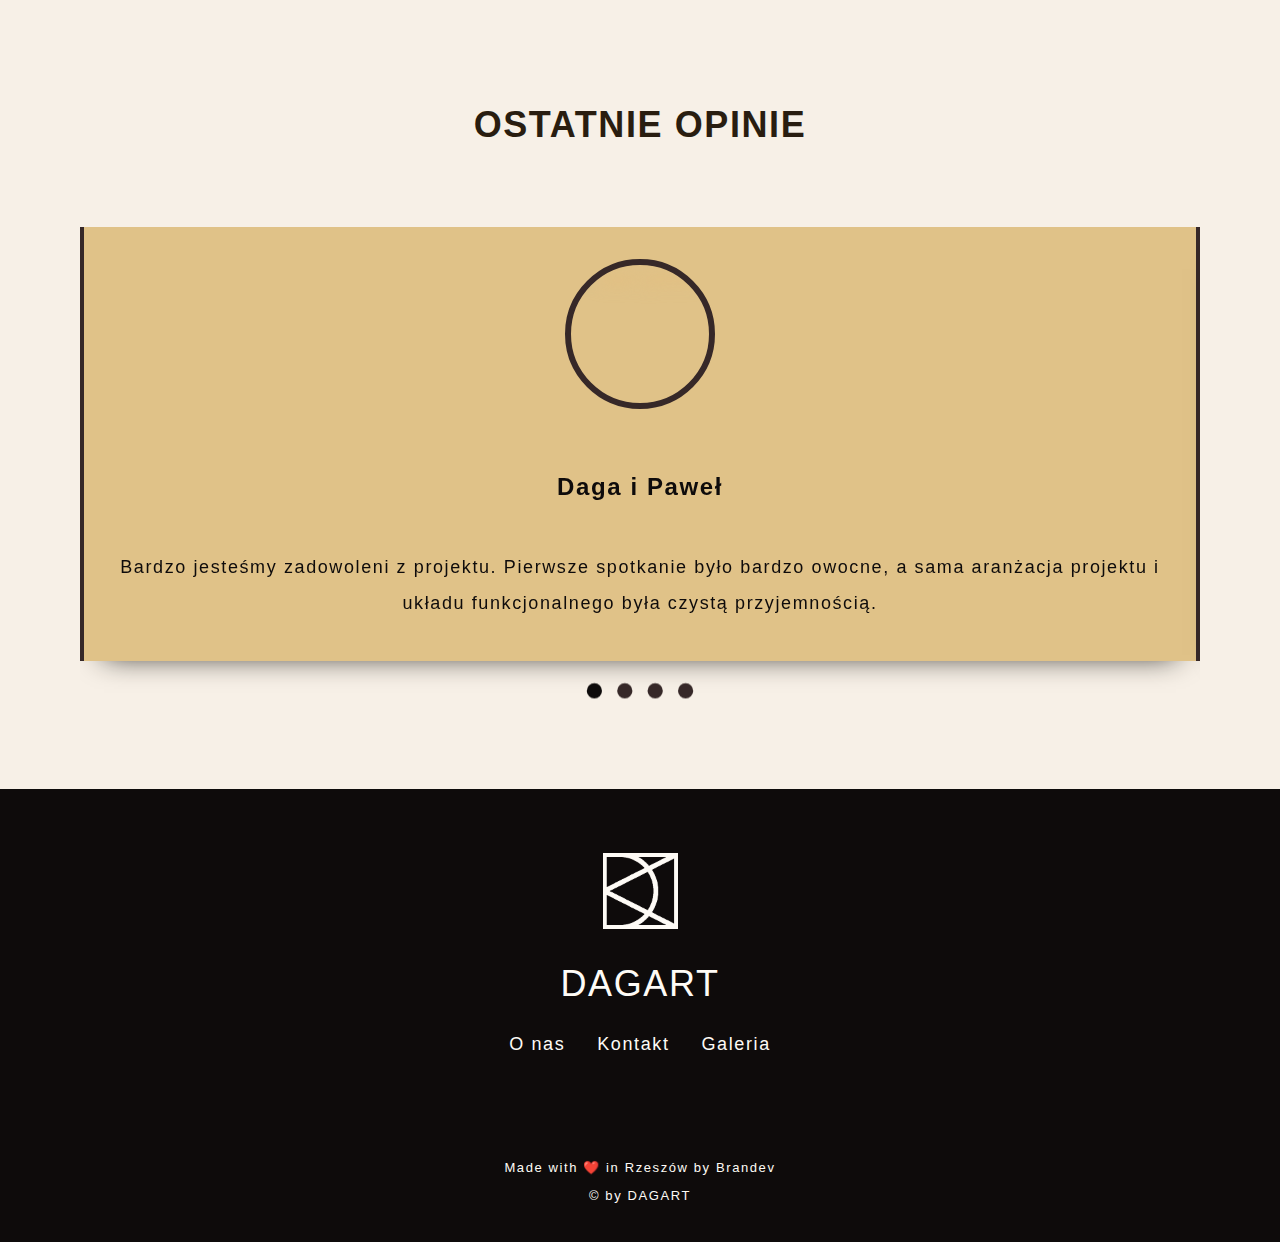
==== commit 2631e4ba: "orignal images for client's website" ====
--- a/index.html
+++ b/index.html
@@ -66,7 +66,7 @@
 <!-- ####### HOME ####### --> 
         <section class="home section">
 
-            <img class="home__img" src="./assets/img/main-img.jpg" alt="home image">           
+            <img class="home__img" src="./assets/img/header_image.jpg" alt="główny obraz jadalnia">           
     
             <div class="home__container container grid">
                 <div class="home__content grid">
@@ -117,9 +117,9 @@
             </div>
             <!-- FIRST CARD -->
             <article class="portfolio__card container">
-            <img src="./assets/img/portfolio_cards/rooms.jpg" alt="room photo" class="card__img">
+            <img src="./assets/img/portfolio_cards/mieszkania_i_domy.jpg" alt="room photo" class="card__img">
             <h4 class="card__title">
-                Pomieszczenia mieszkalne
+                Wnętrza domów i mieszkań
             </h4>
             <p class="card__description">
                 Tworzymy wyjątkowe pomieszczenia mieszkalne, które łączą estetykę z funkcjonalnością, 
@@ -131,46 +131,44 @@
                 w których chce się żyć. Zapraszamy do odkrycia naszych realizacji i przekonania się, 
                 jak możemy odmienić Twoje wnętrze!
             </p>  
-            <a class="portfolio__button button">
+            <button class="portfolio__button button">
                 Sprawdź
-            </a>
+            </button>
                 <!-- SHOW FIRST MODAL CARD -->
-            <div class="portfolio__modal">                
+            <div class="portfolio__modal"> 
+
                 <div class="portfolio__modal-content">                          
                     <div class="swiper-container">
                         <div class="swiper-wrapper">
-                            <div class="swiper-slide"><img src="./assets/img/modal_img/house_photo2.jpg" alt="room"></div>
-                            <div class="swiper-slide"><img src="./assets/img/modal_img/room_photo2.jpg" alt="room"></div>
-                            <div class="swiper-slide"><img src="./assets/img/modal_img/room_photo3.jpg" alt="room"></div>
-                            <div class="swiper-slide"><img src="./assets/img/modal_img/room_photo4.jpg" alt="room"></div>
-                            <div class="swiper-slide"><img src="./assets/img/modal_img/room_photo5.jpg" alt="room"></div>
-                            <div class="swiper-slide"><img src="./assets/img/modal_img/room_photo6.jpg" alt="room"></div>
-                            <div class="swiper-slide"><img src="./assets/img/modal_img/room_photo1.jpg" alt="room"></div>
-                            <div class="swiper-slide"><img src="./assets/img/modal_img/room_photo7.jpg" alt="room"></div>
+                            <div class="swiper-slide"><img class="fill" src="./assets/img/modal_img/mieszkania/mieszkania_1.webp" alt="Wnętrza domów i mieszkań"></div>                            
+                            <div class="swiper-slide"><img class="fill" src="./assets/img/modal_img/mieszkania/mieszkania_2.webp" alt="Wnętrza domów i mieszkań"></div>                            
+                            <div class="swiper-slide"><img class="fill" src="./assets/img/modal_img/mieszkania/mieszkania_3.webp" alt="Wnętrza domów i mieszkań"></div>                            
+                            <div class="swiper-slide"><img class="fill" src="./assets/img/modal_img/mieszkania/mieszkania_4.webp" alt="Wnętrza domów i mieszkań"></div>                            
+                            <div class="swiper-slide"><img class="fill" src="./assets/img/modal_img/mieszkania/mieszkania_5.webp" alt="Wnętrza domów i mieszkań"></div>                            
+                            <div class="swiper-slide"><img class="fill" src="./assets/img/modal_img/mieszkania/mieszkania_6.webp" alt="Wnętrza domów i mieszkań"></div>                            
+                            <div class="swiper-slide"><img class="fill" src="./assets/img/modal_img/mieszkania/mieszkania_7.webp" alt="Wnętrza domów i mieszkań"></div>                            
+                            <div class="swiper-slide"><img class="fill" src="./assets/img/modal_img/mieszkania/mieszkania_8.webp" alt="Wnętrza domów i mieszkań"></div>                            
+                            <div class="swiper-slide"><img class="fill" src="./assets/img/modal_img/mieszkania/mieszkania_9.webp" alt="Wnętrza domów i mieszkań"></div>                            
+                            <div class="swiper-slide"><img class="fill" src="./assets/img/modal_img/mieszkania/mieszkania_10.webp" alt="Wnętrza domów i mieszkań"></div>                            
+                            <div class="swiper-slide"><img class="fill" src="./assets/img/modal_img/mieszkania/mieszkania_11.webp" alt="Wnętrza domów i mieszkań"></div>                            
+                            <div class="swiper-slide"><img class="fill" src="./assets/img/modal_img/mieszkania/mieszkania_12.webp" alt="Wnętrza domów i mieszkań"></div>                            
                         </div>
                         <div class="swiper-button-prev"></div>
-                        <div class="swiper-button-next"></div>                                             
-                </div>                                                                                
-                </div>
-                <!-- <div class="item8 flex">
-                         <h3 class="modal__title">Pomieszczenia mieszkalne</h3>
-                        <p class="modal__description">
-                            Lorem ipsum dolor sit amet consectetur adipisicing elit. 
-                            Cumque animi inventore beatae incidunt voluptatum 
-                            voluptas!
-                        </p>                                       
-                </div> -->
+                        <div class="swiper-button-next"></div>                                                                     
+                </div>                                                                                                
+                </div> 
+
                 <div class="modal__button-container">
                     <a href="./contact.html" class="modal__button-contact button">Kontakt</a>
                     <a href="./gallery.html" class="modal__button-gallery button">Galeria</a>
                     <div class="button button__portfolio-back">Powrót</div>
                 </div>
-                
+                                        
             </div>
             </article>
             <!-- SECOND CARD -->            
             <article class="portfolio__card container">
-                <img src="./assets/img/portfolio_cards/beauty_salon.jpg" alt="room photo" class="card__img">
+                <img src="./assets/img/portfolio_cards/użyteczność_publiczna.jpg" alt="room photo" class="card__img">
                 <h4 class="card__title">
                     Użyteczność publiczna
                 </h4>
@@ -183,45 +181,43 @@
                     tworząc miejsca, które inspirują i motywują. Odkryj nasze realizacje i zobacz, 
                     jak możemy poprawić funkcjonalność i wygląd Twojej przestrzeni publicznej!
                 </p>  
-                <a class="portfolio__button button">
+                <button class="portfolio__button button">
                     Sprawdź
-                </a>
+                </button>
                     <!-- SHOW SECOND MODAL CARD -->
                 <div class="portfolio__modal">                
                     <div class="portfolio__modal-content">                          
                         <div class="swiper-container">
                             <div class="swiper-wrapper">
-                                <div class="swiper-slide"><img src="./assets/img/modal_img/house_photo2.jpg" alt="room"></div>
-                                <div class="swiper-slide"><img src="./assets/img/modal_img/room_photo2.jpg" alt="room"></div>
-                                <div class="swiper-slide"><img src="./assets/img/modal_img/room_photo3.jpg" alt="room"></div>
-                                <div class="swiper-slide"><img src="./assets/img/modal_img/room_photo4.jpg" alt="room"></div>
-                                <div class="swiper-slide"><img src="./assets/img/modal_img/room_photo5.jpg" alt="room"></div>
-                                <div class="swiper-slide"><img src="./assets/img/modal_img/room_photo6.jpg" alt="room"></div>
-                                <div class="swiper-slide"><img src="./assets/img/modal_img/room_photo1.jpg" alt="room"></div>
-                                <div class="swiper-slide"><img src="./assets/img/modal_img/room_photo7.jpg" alt="room"></div>
+                                <div class="swiper-slide"><img src="./assets/img/modal_img/uzytecznosc_publiczna/użyteczność_publiczna_1.webp" alt="Użyteczność publiczna"></div>
+                                <div class="swiper-slide"><img src="./assets/img/modal_img/uzytecznosc_publiczna/użyteczność_publiczna_2.webp" alt="Użyteczność publiczna"></div>
+                                <div class="swiper-slide"><img src="./assets/img/modal_img/uzytecznosc_publiczna/użyteczność_publiczna_3.webp" alt="Użyteczność publiczna"></div>
+                                <div class="swiper-slide"><img src="./assets/img/modal_img/uzytecznosc_publiczna/użyteczność_publiczna_4.webp" alt="Użyteczność publiczna"></div>
+                                <div class="swiper-slide"><img src="./assets/img/modal_img/uzytecznosc_publiczna/użyteczność_publiczna_5.webp" alt="Użyteczność publiczna"></div>
+                                <div class="swiper-slide"><img src="./assets/img/modal_img/uzytecznosc_publiczna/użyteczność_publiczna_6.webp" alt="Użyteczność publiczna"></div>
+                                <div class="swiper-slide"><img src="./assets/img/modal_img/uzytecznosc_publiczna/użyteczność_publiczna_7.webp" alt="Użyteczność publiczna"></div>
+                                <div class="swiper-slide"><img src="./assets/img/modal_img/uzytecznosc_publiczna/użyteczność_publiczna_8.webp" alt="Użyteczność publiczna"></div>
+                                <div class="swiper-slide"><img src="./assets/img/modal_img/uzytecznosc_publiczna/użyteczność_publiczna_9.webp" alt="Użyteczność publiczna"></div>
+                                <div class="swiper-slide"><img src="./assets/img/modal_img/uzytecznosc_publiczna/użyteczność_publiczna_10.webp" alt="Użyteczność publiczna"></div>
+                                <div class="swiper-slide"><img src="./assets/img/modal_img/uzytecznosc_publiczna/użyteczność_publiczna_11.webp" alt="Użyteczność publiczna"></div>
+                                <div class="swiper-slide"><img src="./assets/img/modal_img/uzytecznosc_publiczna/użyteczność_publiczna_12.webp" alt="Użyteczność publiczna"></div>                                
                             </div>
                             <div class="swiper-button-prev"></div>
                             <div class="swiper-button-next"></div>
                         </div>                                                                 
                     </div>
-                    <!-- <div class="item8 flex">
-                         <h3 class="modal__title">Pomieszczenia mieszkalne</h3>
-                        <p class="modal__description">
-                            Lorem ipsum dolor sit amet consectetur adipisicing elit. 
-                            Cumque animi inventore beatae incidunt voluptatum 
-                            voluptas!
-                        </p>                                       
-                    </div> -->
+                    
                     <div class="modal__button-container">
                         <a href="./contact.html" class="modal__button-contact button">Kontakt</a>
                         <a href="./gallery.html" class="modal__button-gallery button">Galeria</a>
                         <div class="button button__portfolio-back">Powrót</div>
                     </div>
+
                 </div>
                 </article>
             <!-- THIRD CARD -->            
             <article class="portfolio__card container">
-                <img src="./assets/img/gallery_img/building_elevations/elevation1.jpg" alt="room photo" class="card__img">
+                <img src="./assets/img/portfolio_cards/elewacje_budynków.jpg" alt="room photo" class="card__img">
                 <h4 class="card__title">
                     Elewacje budynków
                 </h4>
@@ -234,40 +230,39 @@
                     aby końcowy efekt był zarówno funkcjonalny, jak i piękny. 
                     Pozwól nam przekształcić Twoją wizję w rzeczywistość, tworząc elewację, która zachwyci każdego!
                 </p>  
-                <a class="portfolio__button button">
+                <button class="portfolio__button button">
                     Sprawdź
-                </a>
+                </button>
                     <!-- SHOW THIRD MODAL CARD -->
                 <div class="portfolio__modal">                
                     <div class="portfolio__modal-content">                          
                         <div class="swiper-container">
                             <div class="swiper-wrapper">
-                                <div class="swiper-slide"><img src="./assets/img/modal_img/house_photo2.jpg" alt="room"></div>
-                                <div class="swiper-slide"><img src="./assets/img/modal_img/room_photo2.jpg" alt="room"></div>
-                                <div class="swiper-slide"><img src="./assets/img/modal_img/room_photo3.jpg" alt="room"></div>
-                                <div class="swiper-slide"><img src="./assets/img/modal_img/room_photo4.jpg" alt="room"></div>
-                                <div class="swiper-slide"><img src="./assets/img/modal_img/room_photo5.jpg" alt="room"></div>
-                                <div class="swiper-slide"><img src="./assets/img/modal_img/room_photo6.jpg" alt="room"></div>
-                                <div class="swiper-slide"><img src="./assets/img/modal_img/room_photo1.jpg" alt="room"></div>
-                                <div class="swiper-slide"><img src="./assets/img/modal_img/room_photo7.jpg" alt="room"></div>
+                                <div class="swiper-slide"><img src="./assets/img/modal_img/elewacje/elewacje_1.webp" alt="Elewacje budynków"></div>                                
+                                <div class="swiper-slide"><img src="./assets/img/modal_img/elewacje/elewacje_2.webp" alt="Elewacje budynków"></div>                                
+                                <div class="swiper-slide"><img src="./assets/img/modal_img/elewacje/elewacje_3.webp" alt="Elewacje budynków"></div>                                
+                                <div class="swiper-slide"><img src="./assets/img/modal_img/elewacje/elewacje_4.webp" alt="Elewacje budynków"></div>                                
+                                <div class="swiper-slide"><img src="./assets/img/modal_img/elewacje/elewacje_5.webp" alt="Elewacje budynków"></div>                                
+                                <div class="swiper-slide"><img src="./assets/img/modal_img/elewacje/elewacje_6.webp" alt="Elewacje budynków"></div>                                
+                                <div class="swiper-slide"><img src="./assets/img/modal_img/elewacje/elewacje_7.webp" alt="Elewacje budynków"></div>                                
+                                <div class="swiper-slide"><img src="./assets/img/modal_img/elewacje/elewacje_8.webp" alt="Elewacje budynków"></div>                                
+                                <div class="swiper-slide"><img src="./assets/img/modal_img/elewacje/elewacje_9.webp" alt="Elewacje budynków"></div>                                
+                                <div class="swiper-slide"><img src="./assets/img/modal_img/elewacje/elewacje_10.webp" alt="Elewacje budynków"></div>                                
+                                <div class="swiper-slide"><img src="./assets/img/modal_img/elewacje/elewacje_11.webp" alt="Elewacje budynków"></div>                                
+                                <div class="swiper-slide"><img src="./assets/img/modal_img/elewacje/elewacje_12.webp" alt="Elewacje budynków"></div>                                
+                                <div class="swiper-slide"><img src="./assets/img/modal_img/elewacje/elewacje_13.webp" alt="Elewacje budynków"></div>                                
                             </div>
                             <div class="swiper-button-prev"></div>
                             <div class="swiper-button-next"></div>
                         </div>                                                                 
                     </div>
-                    <!-- <div class="item8 flex">
-                         <h3 class="modal__title">Pomieszczenia mieszkalne</h3>
-                        <p class="modal__description">
-                            Lorem ipsum dolor sit amet consectetur adipisicing elit. 
-                            Cumque animi inventore beatae incidunt voluptatum 
-                            voluptas!
-                        </p>                                
-                    </div> -->
+                    
                     <div class="modal__button-container">
                         <a href="./contact.html" class="modal__button-contact button">Kontakt</a>
                         <a href="./gallery.html" class="modal__button-gallery button">Galeria</a>
                         <div class="button button__portfolio-back">Powrót</div>
                     </div>
+
                 </div>
                 </article> 
             <!-- FOURTH CARD -->
@@ -286,40 +281,34 @@
                     Zaufaj naszym umiejętnościom i doświadczeniu,
                     by przekształcić swoje wizje w rzeczywistość dzięki naszym profesjonalnym rysunkom technicznym!
                 </p>  
-                <a class="portfolio__button button">
+                <button class="portfolio__button button">
                     Sprawdź
-                </a>
+                </button>
                     <!-- SHOW FOURTH MODAL CARD -->
                 <div class="portfolio__modal">                
                     <div class="portfolio__modal-content">                          
                         <div class="swiper-container">
                             <div class="swiper-wrapper">
-                                <div class="swiper-slide"><img src="./assets/img/modal_img/house_photo2.jpg" alt="room"></div>
-                                <div class="swiper-slide"><img src="./assets/img/modal_img/room_photo2.jpg" alt="room"></div>
-                                <div class="swiper-slide"><img src="./assets/img/modal_img/room_photo3.jpg" alt="room"></div>
-                                <div class="swiper-slide"><img src="./assets/img/modal_img/room_photo4.jpg" alt="room"></div>
-                                <div class="swiper-slide"><img src="./assets/img/modal_img/room_photo5.jpg" alt="room"></div>
-                                <div class="swiper-slide"><img src="./assets/img/modal_img/room_photo6.jpg" alt="room"></div>
-                                <div class="swiper-slide"><img src="./assets/img/modal_img/room_photo1.jpg" alt="room"></div>
-                                <div class="swiper-slide"><img src="./assets/img/modal_img/room_photo7.jpg" alt="room"></div>
+                                <div class="swiper-slide"><img src="" alt=""></div>
+                                <div class="swiper-slide"><img src="" alt=""></div>
+                                <div class="swiper-slide"><img src="" alt=""></div>
+                                <div class="swiper-slide"><img src="" alt=""></div>
+                                <div class="swiper-slide"><img src="" alt=""></div>
+                                <div class="swiper-slide"><img src="" alt=""></div>
+                                <div class="swiper-slide"><img src="" alt=""></div>
+                                <div class="swiper-slide"><img src="" alt=""></div>
                             </div>
                             <div class="swiper-button-prev"></div>
                             <div class="swiper-button-next"></div>
                         </div>                                                                 
                     </div>
-                    <!-- <div class="item8 flex">
-                        <h3 class="modal__title">Pomieszczenia mieszkalne</h3>
-                        <p class="modal__description">
-                            Lorem ipsum dolor sit amet consectetur adipisicing elit. 
-                            Cumque animi inventore beatae incidunt voluptatum 
-                            voluptas!
-                        </p>                        
-                    </div> -->
+                    
                     <div class="modal__button-container">
                         <a href="./contact.html" class="modal__button-contact button">Kontakt</a>
                         <a href="./gallery.html" class="modal__button-gallery button">Galeria</a>
                         <div class="button button__portfolio-back">Powrót</div>
                     </div>
+
                 </div>
                 </article>                                          
         </section>
@@ -361,7 +350,7 @@
         <section class="contact section contact__high-res">
             <div class="contact__container container">
                 <h3 class="contact__title section__title">
-                    Dołącz do Naszej Zgranego Zespołu i Stwórz Wnętrze Marzeń Razem z Nami.
+                    Dołącz do Naszego Zgranego Zespołu i Stwórz Wnętrze Marzeń Razem z Nami.
                 </h3>
 
                 <article class="contact__information-box">                    
@@ -506,8 +495,8 @@
 
                 <span class="footer__copy">
                     <a href="https://github.com/skladanowski01" class="design__by" target="_blank">
-                        Made with ❤️ in Rzeszów<br>
-                        &#169; by Brandev
+                        Made with ❤️ in Rzeszów by Brandev<br>
+                        &#169; by DAGART
                     </a>
                 </span>
             </div>
--- a/assets/css/styles.css
+++ b/assets/css/styles.css
@@ -1,6 +1,3 @@
-/* Google fonts */
-@import url('https://fonts.googleapis.com/css2?family=Rubik:wght@400;500;600;700&display=swap');
-
 /* #### Variable CSS #### */
 /* ##################### */
 :root{
@@ -11,7 +8,7 @@
     --logotype-txt-color: #FEFBF6;
     --nav-menu-bg-color: #dbb26b;
     --nav-links-txt-color: #FEFBF6;
-    --head-txt-color: #9b7841;
+    --head-txt-color: #f1f1f1;
     
     --main-bg-color: #f7f0e7;
     --headers-txt-color: #291d10;
@@ -49,7 +46,7 @@
     --scrollup-color: #f7f0e7;
 
     /* TYPOGRAPHY && FONT */  
-    --head-font: 'Arial Black', sans-serif;  
+    /* --head-font: 'Arial Black', sans-serif;   */
     --body-font: 'Arial', sans-serif;
 
     --main-font: 2rem;
@@ -362,10 +359,9 @@
     position: relative;
     background-color: var(--main-bg-color);        
 }
-
-.home__img{    
-    width: 100%;    
-    height: 90vh;
+.home__img{  
+    height: 95svh;  
+    width: 100%;     
     object-fit: cover;
     object-position: center;
     display: block;     
@@ -385,23 +381,23 @@
     align-items: flex-end;                           
 }
 
-.home__title{
-    font-family: var(--head-font);
+.home__title{    
     font-size: var(--h1-f-size);
     padding-bottom: 2.5rem;  
     text-transform: uppercase;      
 }
-.home__title2{
-    font-family: var(--head-font);
+.home__title2{    
     font-size: 2.1rem;
     text-transform: uppercase;
 }
 .home__title,
 .home__title2{    
+    font-family: var(--main-font);
     font-weight: var(--font-weight-regular);
     text-align: end;
     padding-right: 2rem;
     color: var(--head-txt-color);
+    filter: drop-shadow(2px 3px 4px var(--shadows-color));
 }
 
 .home__social{
@@ -522,43 +518,33 @@
     justify-content: center;
     align-items: center;
     z-index: var(--z-modal);   
-    overflow: auto;      
+    overflow: hidden; 
+    padding: 20px;     
 }
 .portfolio__modal-content {
-    width: 60vw;                          
+    width: 65vw;  
+    padding: 20px;   
+    margin-top: 1rem;                         
     overflow: hidden;
 }
 .swiper-container {
     width: 100%;
     height: 100%;
 }
-.item8{    
+.swiper-slide {
+    display: flex;
     justify-content: center;
     align-items: center;
-    flex-direction: column;
-    gap: 1rem;
-    padding: 1.5rem; 
-    position: absolute;  
-    z-index: 4;            
-    width: 90vw;
-    opacity: .9;
-    bottom: 0;    
-}
-.modal__title{
-    text-transform: uppercase;
-    padding: .6rem 1.2rem;
-    background: var(--main-bg-color);
-    font-weight: var(--font-weight-bold);
-    font-size: var(--h2-f-size) !important;    
-}
-.modal__description{
-    background: var(--main-bg-color);
-    padding: .6rem 1.2rem; 
-    font-size: var(--h2-f-size) !important;  
-}
-.modal__button-container{
-    margin-inline: auto;
-    padding-top: 1rem;
+}
+.swiper-slide img {
+    width: 100%;
+    height: auto;
+    max-width: 100%;
+    object-fit: cover;
+    border-radius: 8px;
+}
+.modal__button-container{    
+    padding-top: 20px;
     display: flex;
     gap: .6rem;     
 } 
@@ -799,6 +785,7 @@
     font-size: var(--h2-f-size);
     font-weight: var(--font-weight-medium);
     background-color: var(--contact-bg-color);
+    color: var(--paragraphs-txt-color);
     padding: 4rem;
     box-shadow: 0px 18px 28px -24px var(--shadows-color);
 }
@@ -806,6 +793,7 @@
     justify-self: center;
     padding: 1.2rem;
     margin-top: 2rem;
+    margin-bottom: 2rem;
 }
 
 /* TESTIMONIAL */
@@ -830,6 +818,8 @@
     text-align: center;
     transition: background-color .4s;
     cursor: grab;
+    display: flex;
+    flex-direction: column;
 }
 .testimonial__border{
     width: 150px;
@@ -930,8 +920,9 @@
 .modal-gallery {
     display: none;
     position: fixed;
-    z-index: 1;
-    padding-top: 100px;
+    margin-top: 1rem;
+    padding: 20px;    
+    z-index: 1;    
     left: 0;
     top: 0;
     width: 100%;
@@ -942,16 +933,14 @@
 }
 
 /* Modal Content (image) */
-.modal__gallery-content {
-    margin: auto;
-    display: block;
-    width: 80vw;    
+.modal__gallery-content { 
+    width: 65vw !important;   
+    display: block; 
     object-fit: cover;
 }
-
-/* Caption of Modal Image */
-/* .caption {
-    margin: auto;
+.caption {
+    display: none;
+    /* margin: auto;
     display: block;
     width: 80%;
     max-width: 700px;
@@ -961,8 +950,8 @@
     position: relative;
     top: -50px;
     font-size: var(--h2-f-size);
-    z-index: 4;
-} */
+    z-index: 4; */
+} 
 
 /* Add Animation - Zoom in the Modal */
 .modal__gallery-content {  
@@ -1299,9 +1288,8 @@
     .gallery__box{
         grid-template-columns: 100%;              
     }      
-    .modal__gallery-content{
-        padding-top: 8rem;
-        width: 100vw;
+    .modal__gallery-content{        
+        width: 100vw !important;
     }        
     .portfolio__modal-content{
         width: 95vw;
@@ -1426,11 +1414,7 @@
     }
     .modal__description{
         font-size: .8rem;
-    }
-    .item8{
-        padding: 1rem .3rem;
-        gap: 0;        
-    }
+    }    
     .modal__button-contact, 
     .modal__button-gallery,
     .button__portfolio-back{
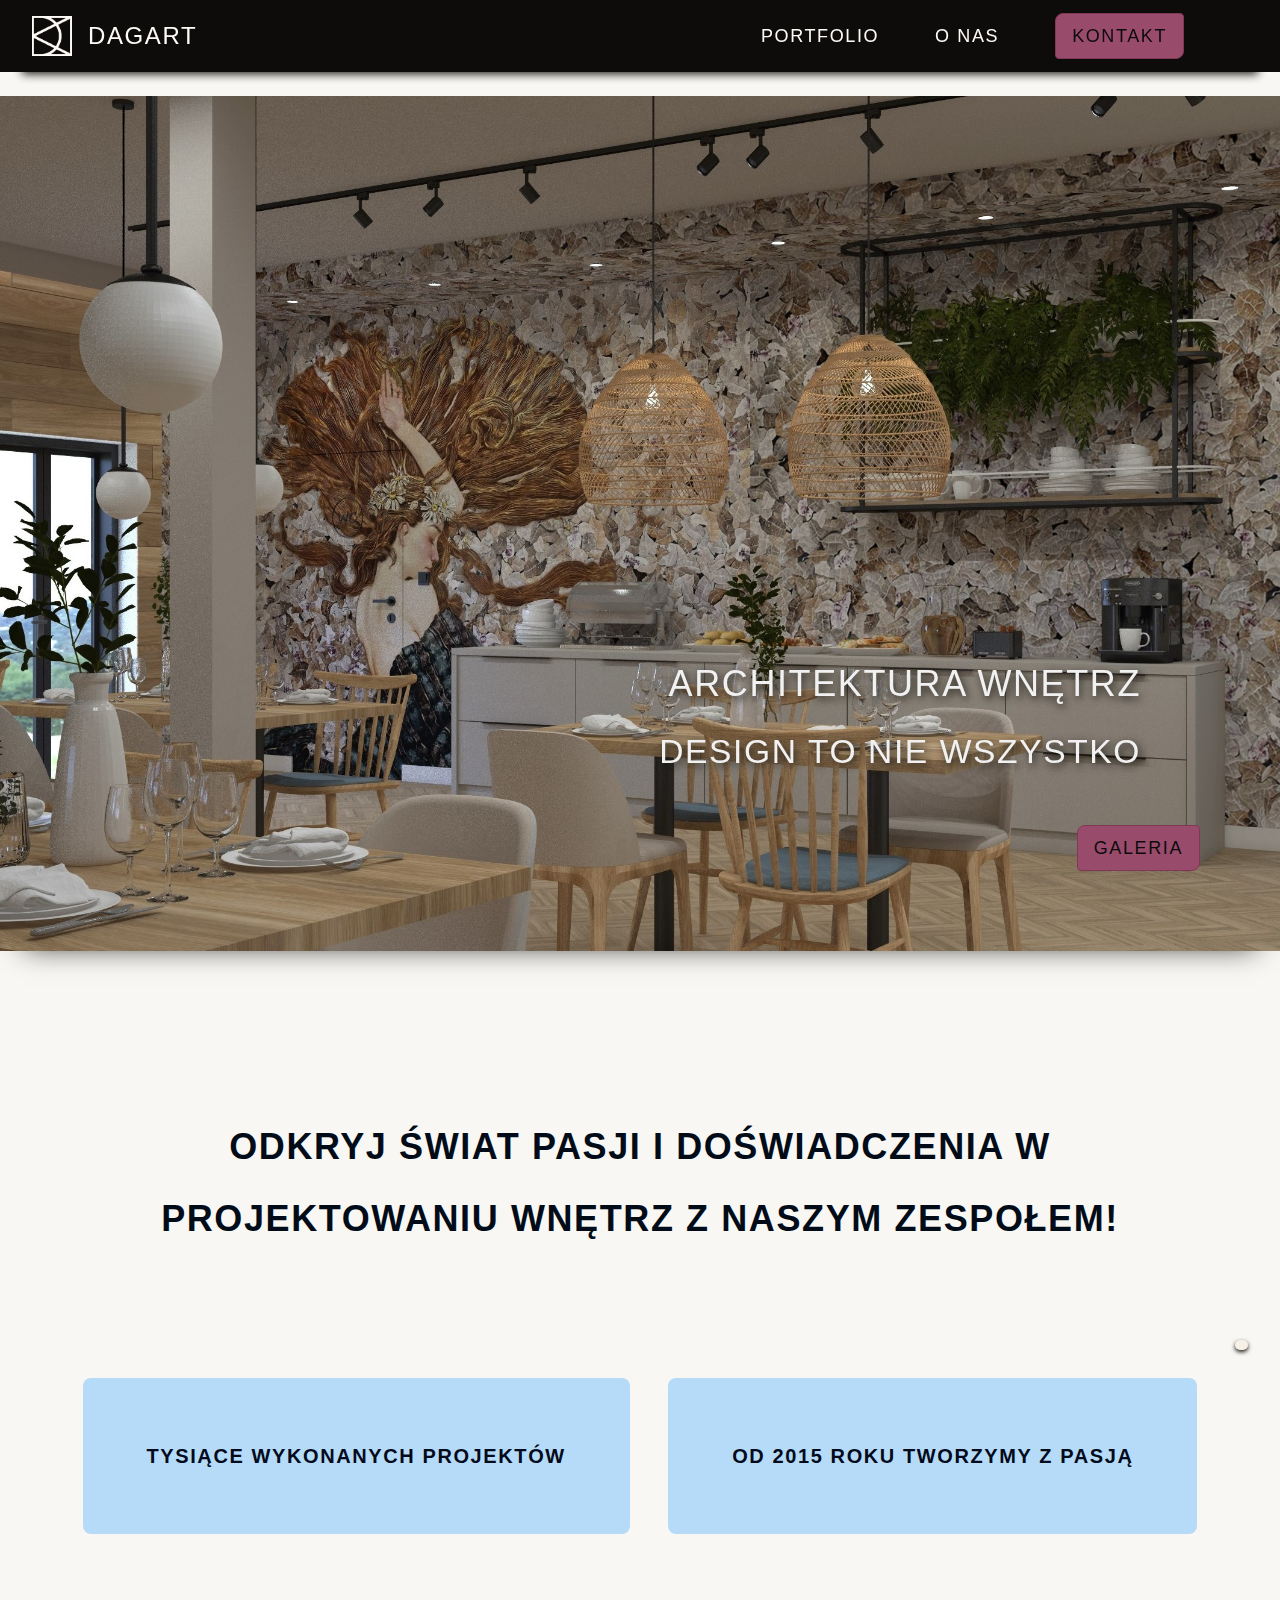
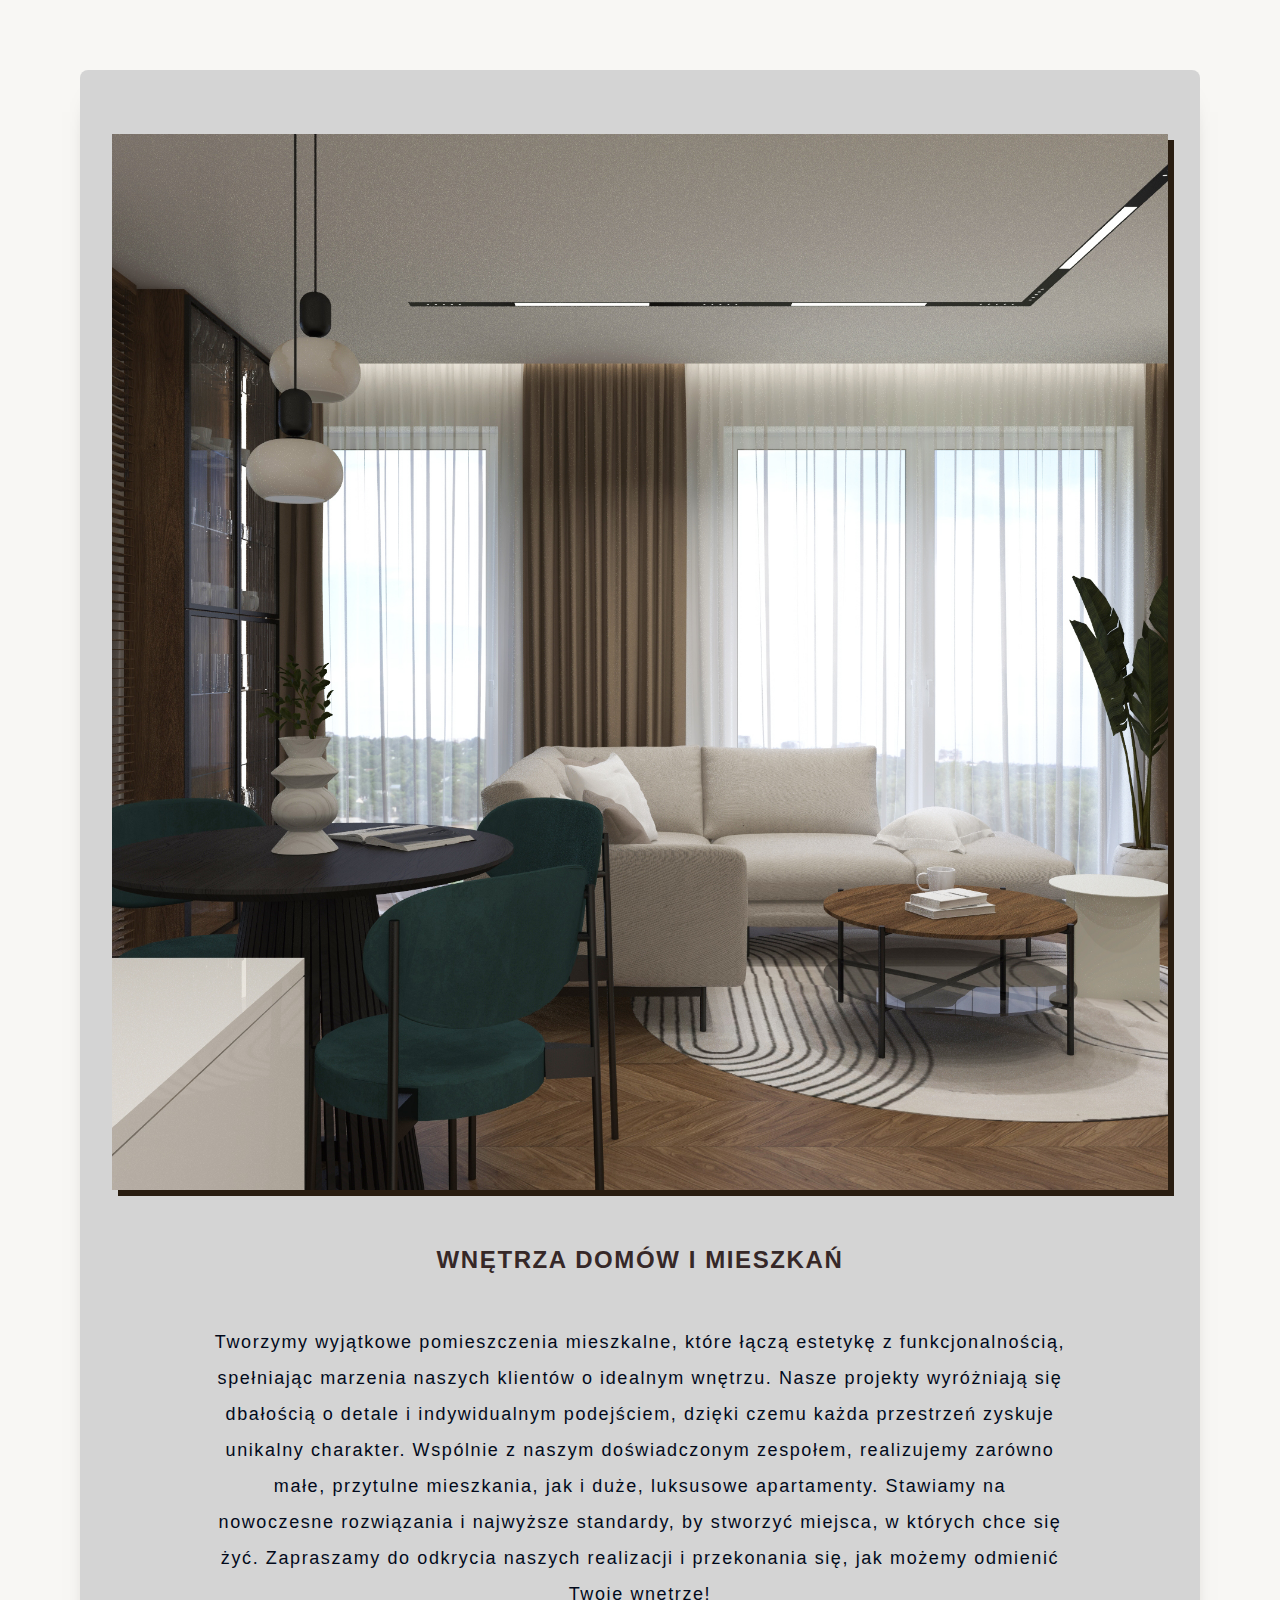
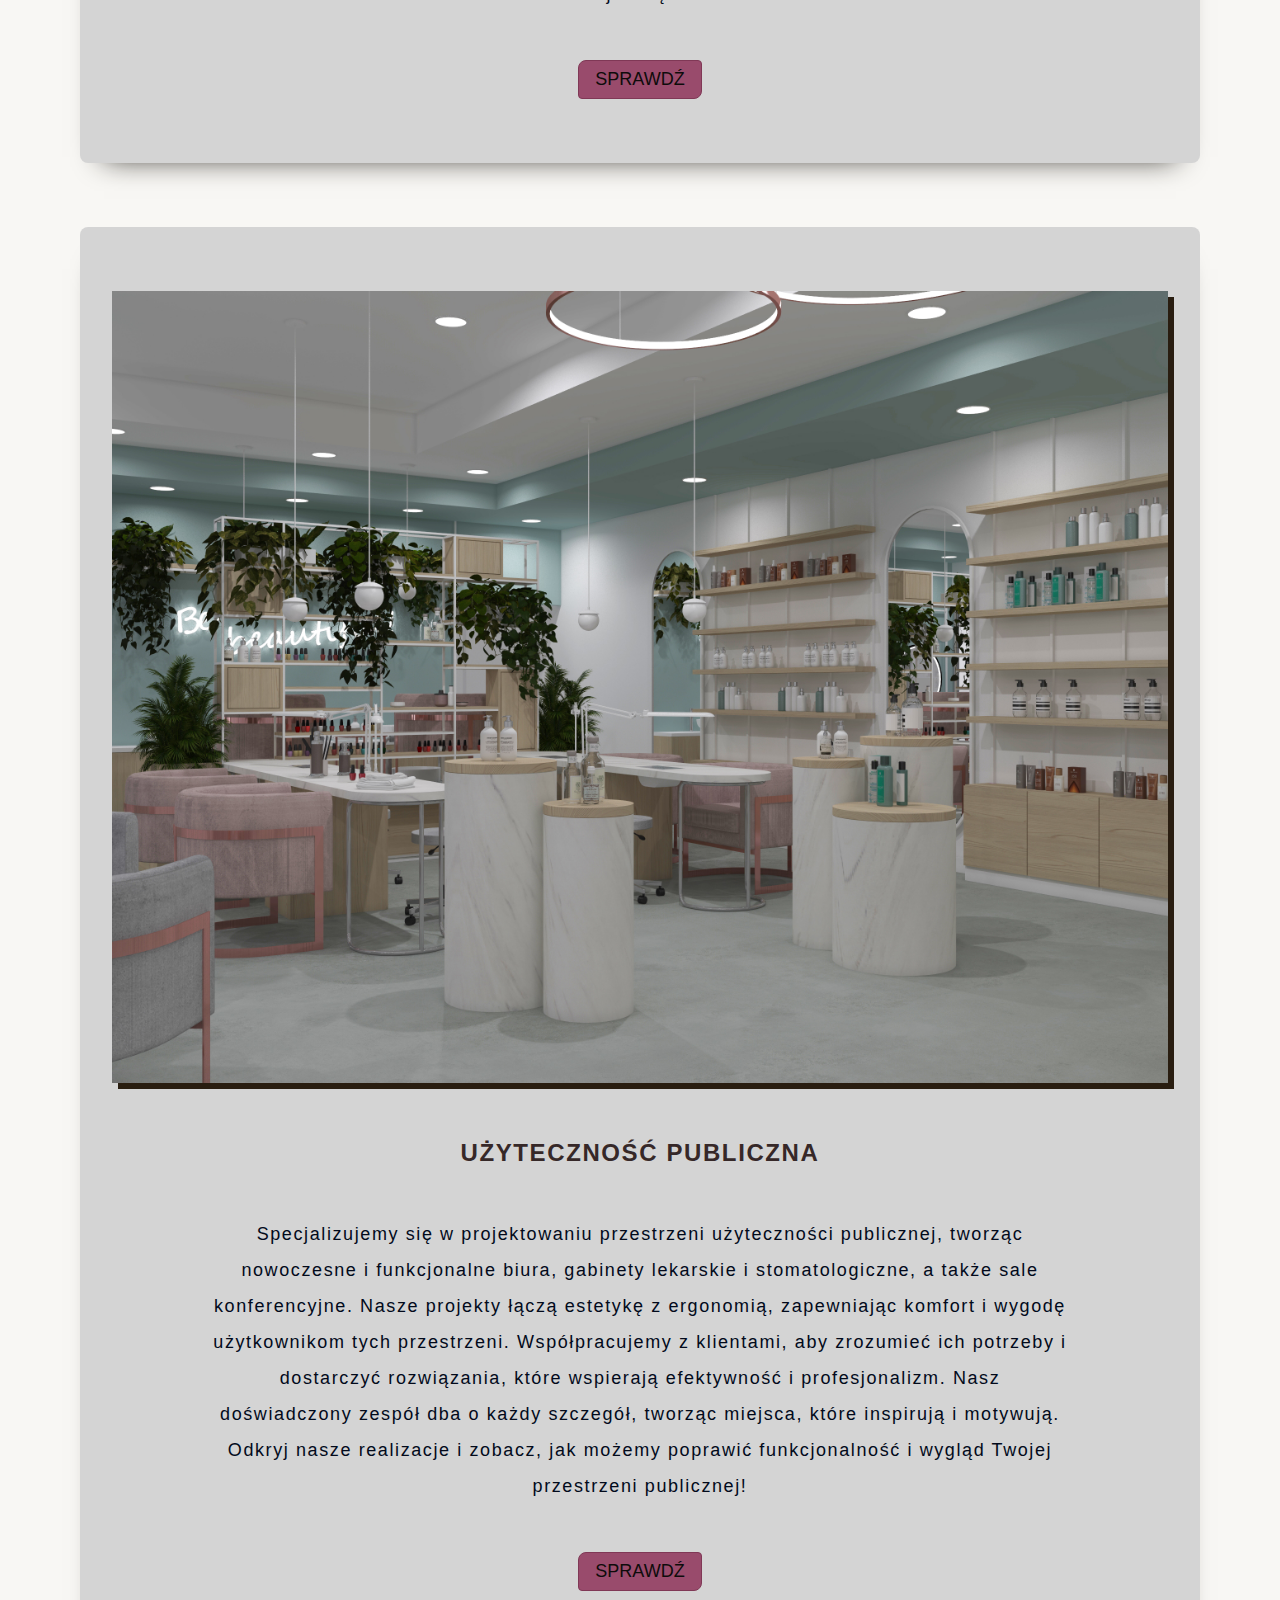
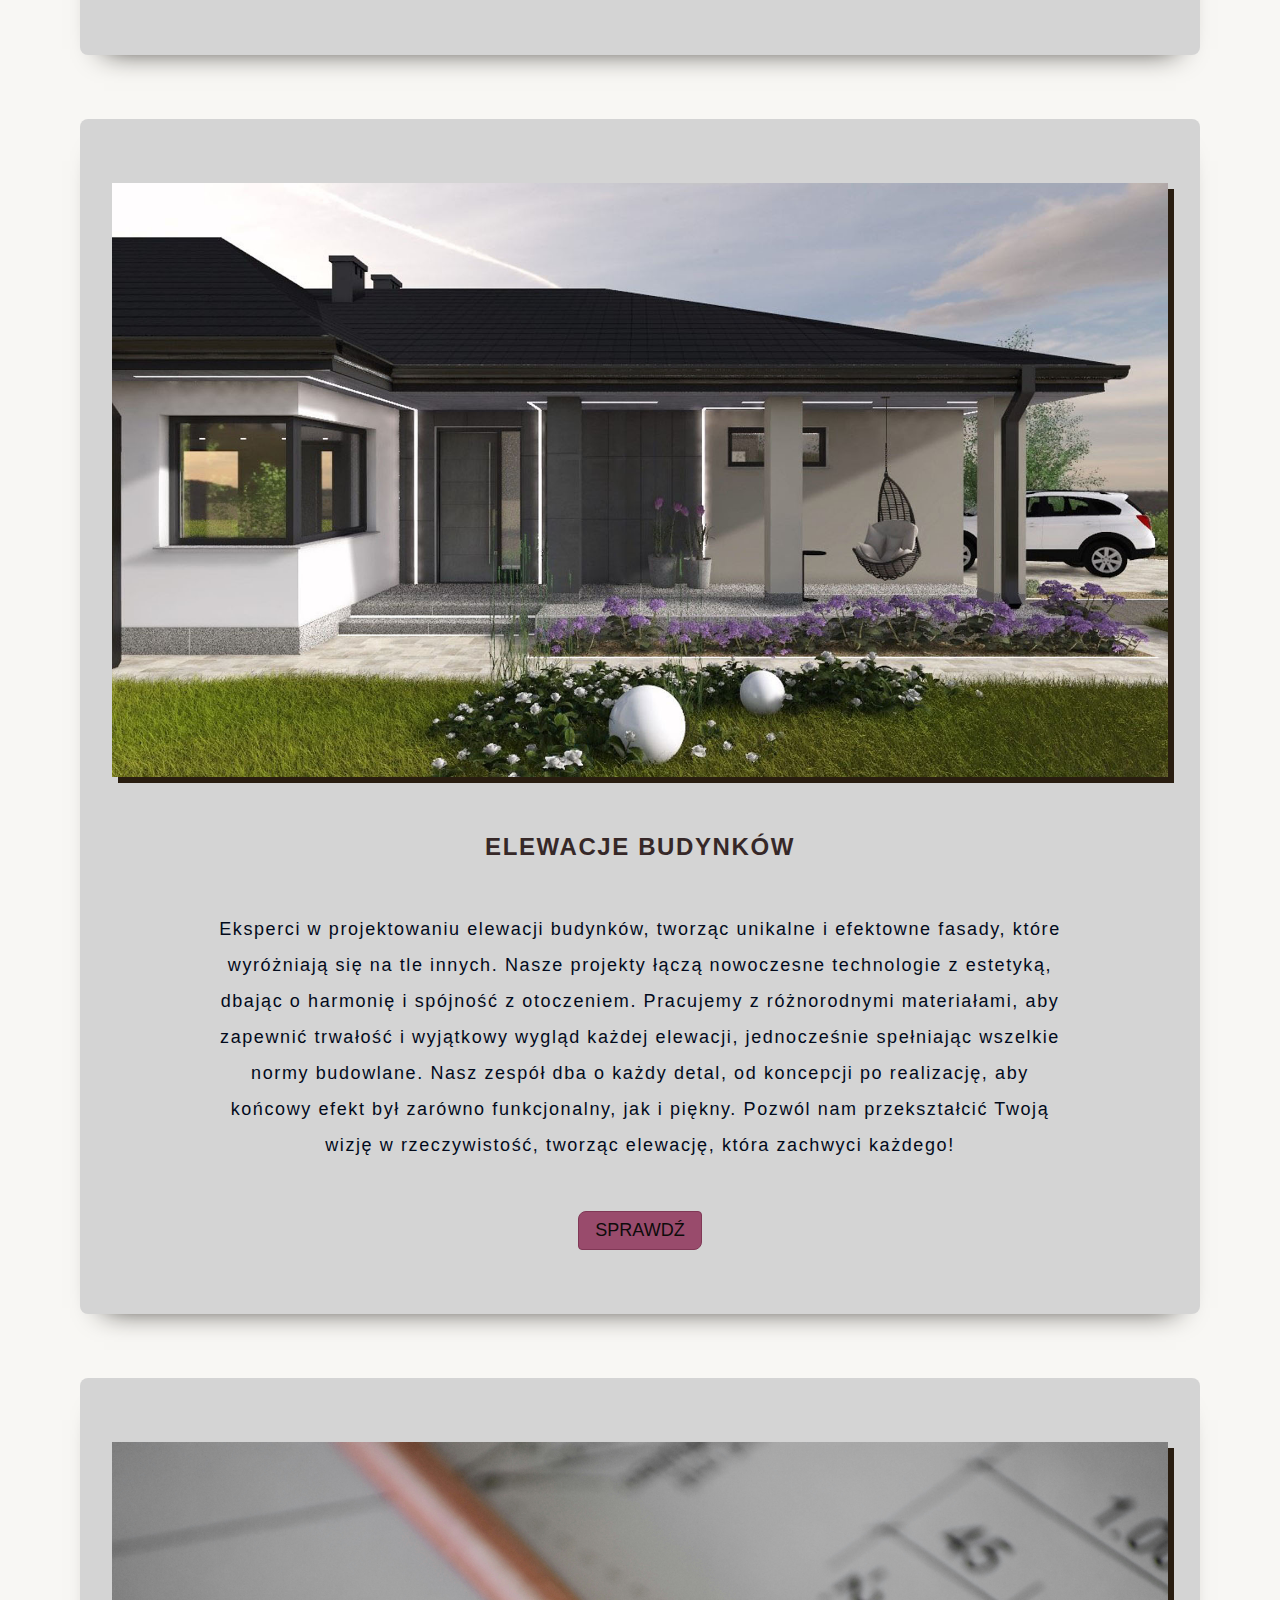
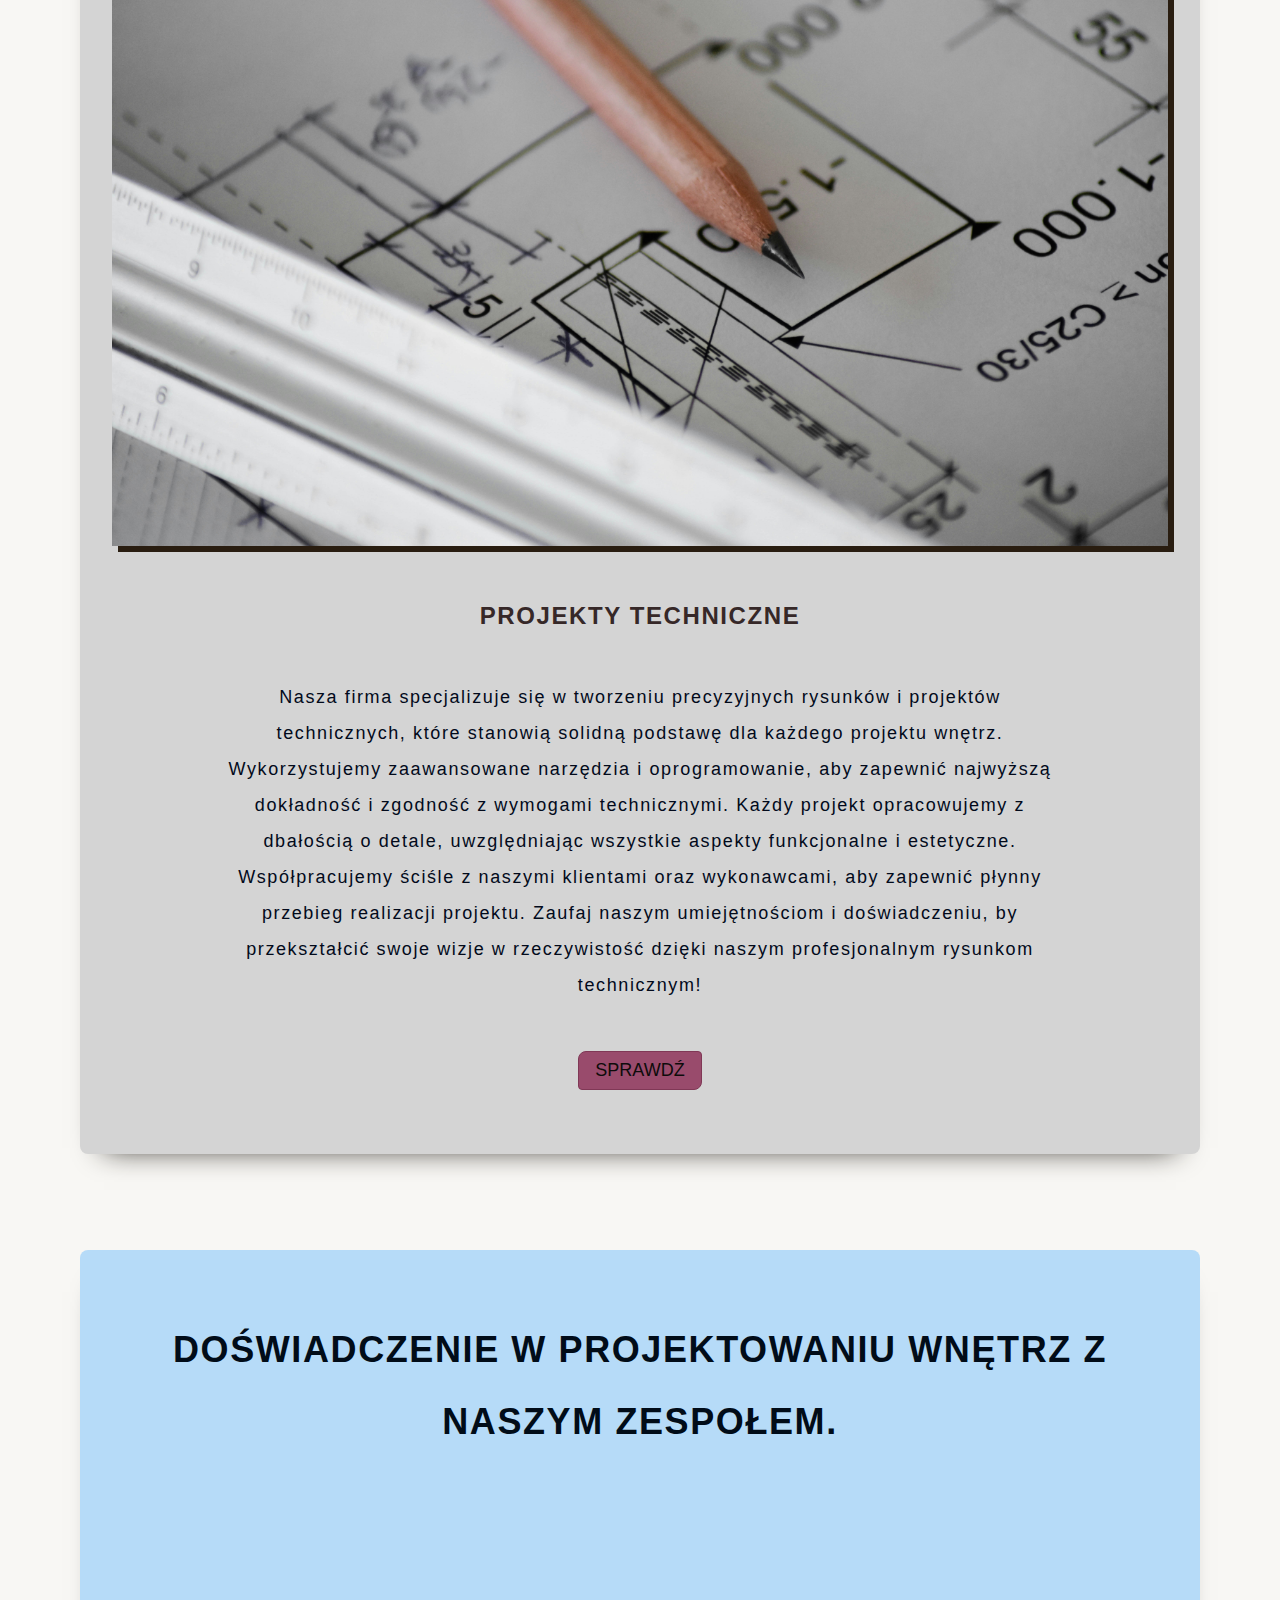
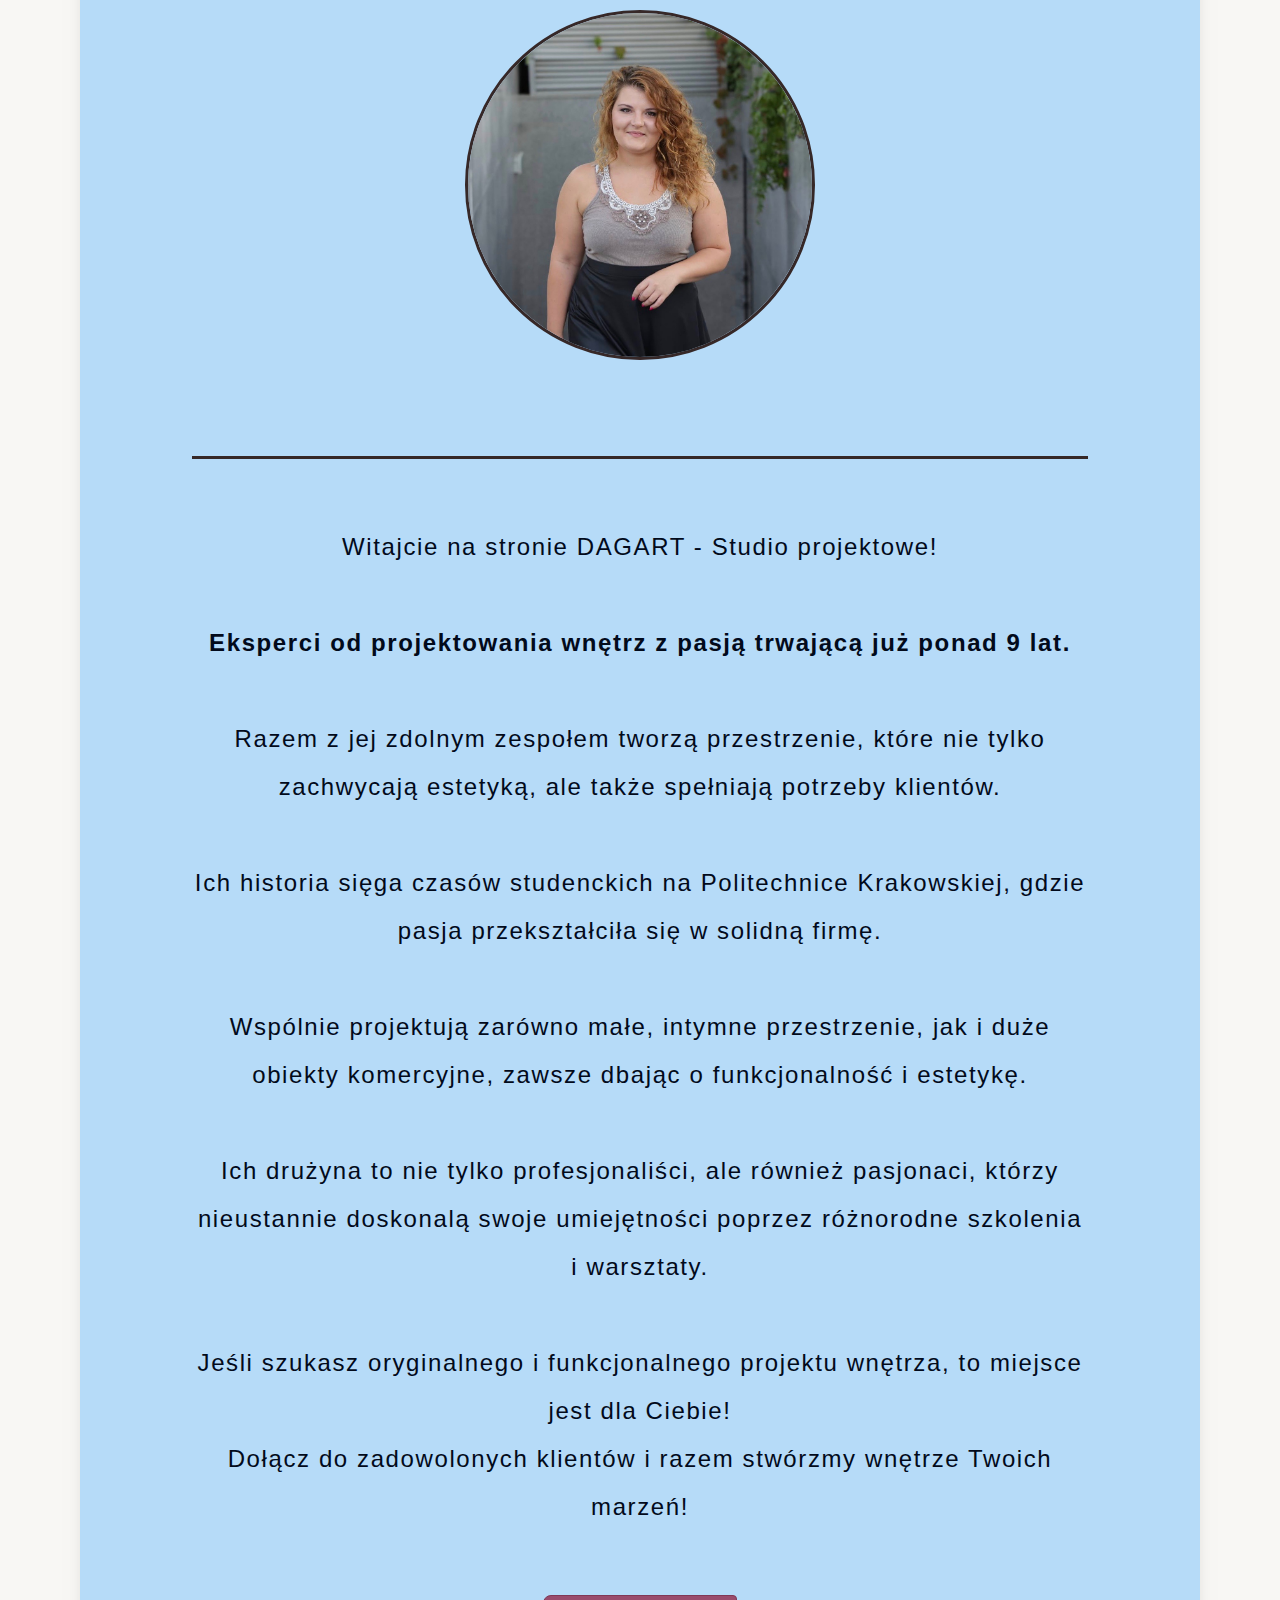
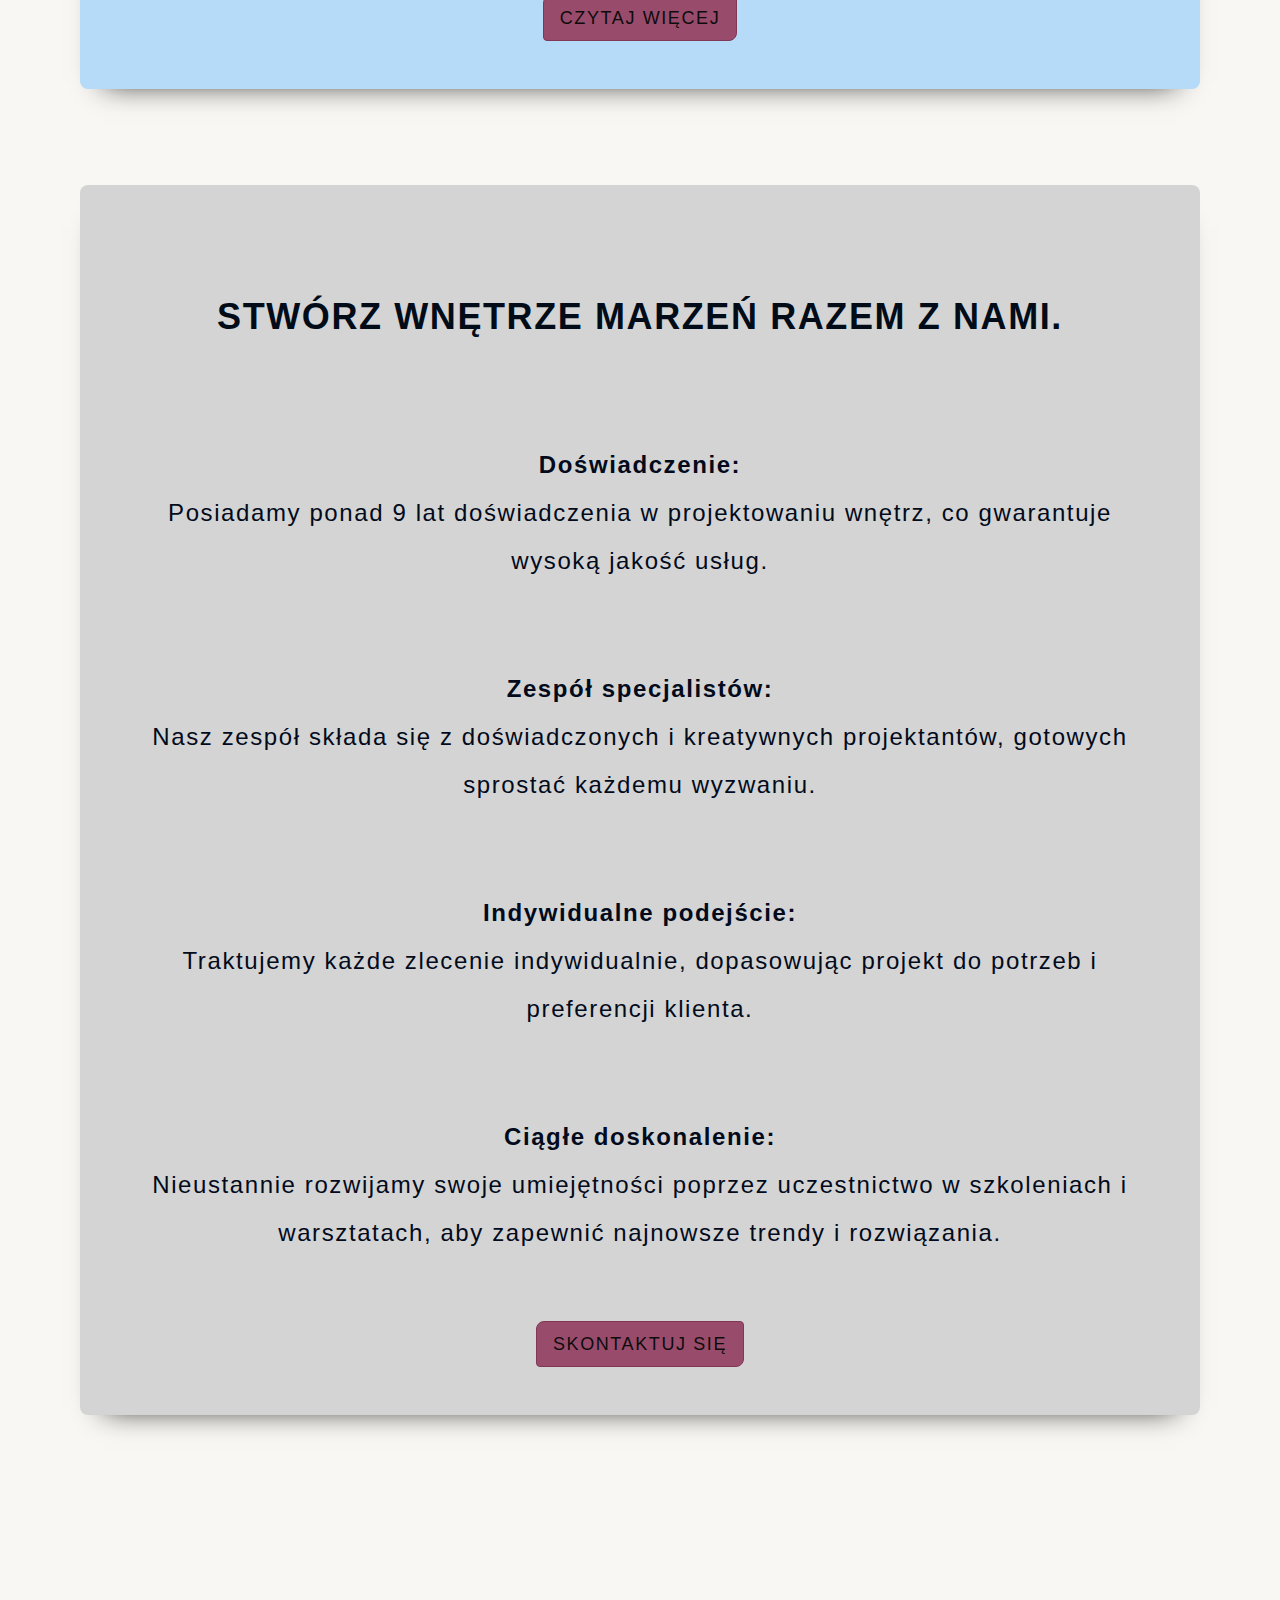
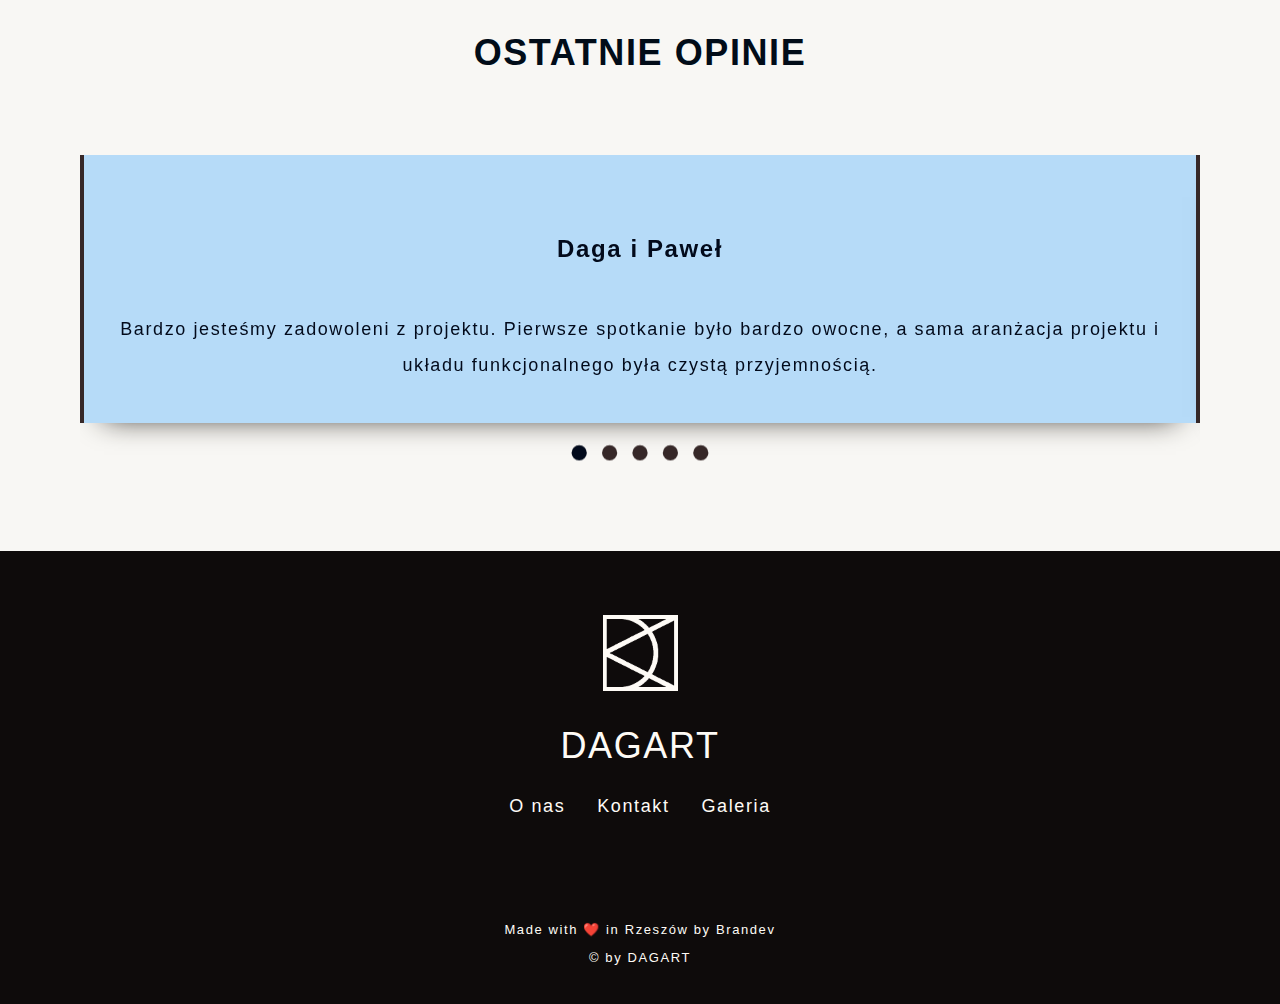
==== commit 55961b49: "client changes / colors" ====
--- a/index.html
+++ b/index.html
@@ -106,17 +106,17 @@
                 <h3 class="portfolio__title">
                     Odkryj świat pasji i doświadczenia w projektowaniu wnętrz z Naszym zespołem!                  
                 </h3> 
-                <div class="title__container">
-                    <p class="title__description title__item">
+                <div class="title__container ">
+                    <p class="title__description title__item border-radius">
                     Tysiące wykonanych projektów
                     </p>
-                    <p class="title__description title__item2">
+                    <p class="title__description title__item2 border-radius">
                     Od <b class="big__year">2015</b> roku tworzymy z pasją
                     </p> 
                 </div>              
             </div>
             <!-- FIRST CARD -->
-            <article class="portfolio__card container">
+            <article class="portfolio__card container border-radius">
             <img src="./assets/img/portfolio_cards/mieszkania_i_domy.jpg" alt="room photo" class="card__img">
             <h4 class="card__title">
                 Wnętrza domów i mieszkań
@@ -140,18 +140,18 @@
                 <div class="portfolio__modal-content">                          
                     <div class="swiper-container">
                         <div class="swiper-wrapper">
-                            <div class="swiper-slide"><img class="fill" src="./assets/img/modal_img/mieszkania/mieszkania_1.webp" alt="Wnętrza domów i mieszkań"></div>                            
-                            <div class="swiper-slide"><img class="fill" src="./assets/img/modal_img/mieszkania/mieszkania_2.webp" alt="Wnętrza domów i mieszkań"></div>                            
-                            <div class="swiper-slide"><img class="fill" src="./assets/img/modal_img/mieszkania/mieszkania_3.webp" alt="Wnętrza domów i mieszkań"></div>                            
-                            <div class="swiper-slide"><img class="fill" src="./assets/img/modal_img/mieszkania/mieszkania_4.webp" alt="Wnętrza domów i mieszkań"></div>                            
-                            <div class="swiper-slide"><img class="fill" src="./assets/img/modal_img/mieszkania/mieszkania_5.webp" alt="Wnętrza domów i mieszkań"></div>                            
-                            <div class="swiper-slide"><img class="fill" src="./assets/img/modal_img/mieszkania/mieszkania_6.webp" alt="Wnętrza domów i mieszkań"></div>                            
-                            <div class="swiper-slide"><img class="fill" src="./assets/img/modal_img/mieszkania/mieszkania_7.webp" alt="Wnętrza domów i mieszkań"></div>                            
-                            <div class="swiper-slide"><img class="fill" src="./assets/img/modal_img/mieszkania/mieszkania_8.webp" alt="Wnętrza domów i mieszkań"></div>                            
-                            <div class="swiper-slide"><img class="fill" src="./assets/img/modal_img/mieszkania/mieszkania_9.webp" alt="Wnętrza domów i mieszkań"></div>                            
-                            <div class="swiper-slide"><img class="fill" src="./assets/img/modal_img/mieszkania/mieszkania_10.webp" alt="Wnętrza domów i mieszkań"></div>                            
-                            <div class="swiper-slide"><img class="fill" src="./assets/img/modal_img/mieszkania/mieszkania_11.webp" alt="Wnętrza domów i mieszkań"></div>                            
-                            <div class="swiper-slide"><img class="fill" src="./assets/img/modal_img/mieszkania/mieszkania_12.webp" alt="Wnętrza domów i mieszkań"></div>                            
+                            <div class="swiper-slide"><img src="./assets/img/modal_img/mieszkania/mieszkania_1.webp" alt="Wnętrza domów i mieszkań"></div>                            
+                            <div class="swiper-slide"><img src="./assets/img/modal_img/mieszkania/mieszkania_2.webp" alt="Wnętrza domów i mieszkań"></div>                            
+                            <div class="swiper-slide"><img src="./assets/img/modal_img/mieszkania/mieszkania_3.webp" alt="Wnętrza domów i mieszkań"></div>                            
+                            <div class="swiper-slide"><img src="./assets/img/modal_img/mieszkania/mieszkania_4.webp" alt="Wnętrza domów i mieszkań"></div>                            
+                            <div class="swiper-slide"><img src="./assets/img/modal_img/mieszkania/mieszkania_5.webp" alt="Wnętrza domów i mieszkań"></div>                            
+                            <div class="swiper-slide"><img src="./assets/img/modal_img/mieszkania/mieszkania_6.webp" alt="Wnętrza domów i mieszkań"></div>                            
+                            <div class="swiper-slide"><img src="./assets/img/modal_img/mieszkania/mieszkania_7.webp" alt="Wnętrza domów i mieszkań"></div>                            
+                            <div class="swiper-slide"><img src="./assets/img/modal_img/mieszkania/mieszkania_8.webp" alt="Wnętrza domów i mieszkań"></div>                            
+                            <div class="swiper-slide"><img src="./assets/img/modal_img/mieszkania/mieszkania_9.webp" alt="Wnętrza domów i mieszkań"></div>                            
+                            <div class="swiper-slide"><img src="./assets/img/modal_img/mieszkania/mieszkania_10.webp" alt="Wnętrza domów i mieszkań"></div>                            
+                            <div class="swiper-slide"><img src="./assets/img/modal_img/mieszkania/mieszkania_11.webp" alt="Wnętrza domów i mieszkań"></div>                            
+                            <div class="swiper-slide"><img src="./assets/img/modal_img/mieszkania/mieszkania_12.webp" alt="Wnętrza domów i mieszkań"></div>                            
                         </div>
                         <div class="swiper-button-prev"></div>
                         <div class="swiper-button-next"></div>                                                                     
@@ -167,7 +167,7 @@
             </div>
             </article>
             <!-- SECOND CARD -->            
-            <article class="portfolio__card container">
+            <article class="portfolio__card container border-radius">
                 <img src="./assets/img/portfolio_cards/użyteczność_publiczna.jpg" alt="room photo" class="card__img">
                 <h4 class="card__title">
                     Użyteczność publiczna
@@ -216,7 +216,7 @@
                 </div>
                 </article>
             <!-- THIRD CARD -->            
-            <article class="portfolio__card container">
+            <article class="portfolio__card container border-radius">
                 <img src="./assets/img/portfolio_cards/elewacje_budynków.jpg" alt="room photo" class="card__img">
                 <h4 class="card__title">
                     Elewacje budynków
@@ -266,7 +266,7 @@
                 </div>
                 </article> 
             <!-- FOURTH CARD -->
-            <article class="portfolio__card container">
+            <article class="portfolio__card container border-radius">
                 <img src="./assets/img/portfolio_cards/architect_project.jpg" alt="room photo" class="card__img">
                 <h4 class="card__title">
                     Projekty techniczne
@@ -314,7 +314,7 @@
         </section>
 
 <!-- ####### ABOUT US ####### -->
-        <section class="main__about container">   
+        <section class="main__about container border-radius">   
             <div class="main__about-container"> 
                 <h3 class="main__title section__title">
                     Doświadczenie w projektowaniu wnętrz z naszym zespołem.                     
@@ -348,9 +348,9 @@
         </section>
 <!-- ####### CONTACT ####### -->
         <section class="contact section contact__high-res">
-            <div class="contact__container container">
+            <div class="contact__container container border-radius">
                 <h3 class="contact__title section__title">
-                    Dołącz do Naszego Zgranego Zespołu i Stwórz Wnętrze Marzeń Razem z Nami.
+                    Stwórz Wnętrze Marzeń Razem z Nami.
                 </h3>
 
                 <article class="contact__information-box">                    
@@ -394,11 +394,7 @@
                 <div class="testimonial__swiper swiper">
                     <div class="swiper-wrapper">
                     <!-- FIRST OPINION -->
-                        <article class="testimonial__card swiper-slide">
-                            <div class="testimonial__border">
-                                <img src="./assets/img/testimonial/testimonial-1.jpg" alt="user photo" class="testimonial__img">
-                            </div>
-
+                        <article class="testimonial__card swiper-slide">                      
                             <h4 class="testimonial__names">Daga i Paweł</h4>
                             <p class="testimonial__description">
                                 Bardzo jesteśmy zadowoleni z projektu.
@@ -407,44 +403,35 @@
                             </p>
                         </article>
                     <!-- SECOND OPINION -->
-                        <article class="testimonial__card swiper-slide">
-                            <div class="testimonial__border">
-                                <img src="./assets/img/testimonial/testimonial-2.jpg" alt="user photo" class="testimonial__img">
-                            </div>
-
+                        <article class="testimonial__card swiper-slide">    
                             <h4 class="testimonial__names">Ada i Wojtek</h4>
                             <p class="testimonial__description">
-                                Bardzo jesteśmy zadowoleni z projektu.
-                                Pierwsze spotkanie było bardzo owocne, 
-                                a sama aranżacja projektu i układu funkcjonalnego była czystą przyjemnością.
+                                Projektowaliśmy bardzo małą przestrzeń mieszkalną, 48m2 (Kraków). Pomysły dziewczyn spełniły nasze oczekiwania.
+                                Bardzo polecamy studio!                                
                             </p>
                         </article>
                     <!-- THIRD OPINION -->
-                        <article class="testimonial__card swiper-slide">
-                            <div class="testimonial__border">
-                                <img src="./assets/img/testimonial/testimonial-3.jpg" alt="user photo" class="testimonial__img">
-                            </div>
-
+                        <article class="testimonial__card swiper-slide">                   
                             <h4 class="testimonial__names">Agnieszka i Mariusz</h4>
                             <p class="testimonial__description">
-                                Bardzo jesteśmy zadowoleni z projektu.
-                                Pierwsze spotkanie było bardzo owocne, 
-                                a sama aranżacja projektu i układu funkcjonalnego była czystą przyjemnością.
+                                W raz ze studiem DAGART udało nam się dojść do rozwiązania schodów na poddaszu które były niemożliwe do wykonania.                                
                             </p>
                         </article>
                     <!-- FOURTH OPINION -->
-                        <article class="testimonial__card swiper-slide">
-                            <div class="testimonial__border">
-                                <img src="./assets/img/testimonial/testimonial-4.jpg" alt="user photo" class="testimonial__img">
-                            </div>
-
+                        <article class="testimonial__card swiper-slide">                  
                             <h4 class="testimonial__names">Justyna i Damian</h4>
                             <p class="testimonial__description">
-                                Bardzo jesteśmy zadowoleni z projektu.
-                                Pierwsze spotkanie było bardzo owocne, 
-                                a sama aranżacja projektu i układu funkcjonalnego była czystą przyjemnością.
+                                Jestem wykonawcą projektów. Design zachwycił moją żonę, a sam projekt techniczny był super-czytelny do wykonania.
+                                Serdecznie polecam!
                             </p>
-                        </article>                        
+                        </article> 
+                    <!-- FOURTH OPINION -->
+                        <article class="testimonial__card swiper-slide">                  
+                            <h4 class="testimonial__names">ROJAX</h4>
+                            <p class="testimonial__description">
+                                Jesteśmy bardzo zadowoleni z projektu dotyczącego oświetlenia!
+                            </p>
+                        </article>                       
                     </div>                
             </div> 
                     <!-- PAGINATION -->
--- a/assets/css/styles.css
+++ b/assets/css/styles.css
@@ -6,37 +6,37 @@
     /* COLORS */ 
     --nav-bg-color: #0e0b0b;
     --logotype-txt-color: #FEFBF6;
-    --nav-menu-bg-color: #dbb26b;
+    --nav-menu-bg-color: #a8a59e;
     --nav-links-txt-color: #FEFBF6;
     --head-txt-color: #f1f1f1;
     
-    --main-bg-color: #f7f0e7;
-    --headers-txt-color: #291d10;
+    --main-bg-color: #f8f7f4;
+    --headers-txt-color: #010c18;
     --shadows-color: #1b1812;  
     
-    --title-description-bg-color: #a89c59; /*thousend projects done */
-    
-    --cards-bg-color: #e7d6b6; /* PORTFOLIO */
+    --title-description-bg-color: #b6dbf8; /*thousend projects done */
+    
+    --cards-bg-color: #d4d4d4; /* PORTFOLIO */
     --cards-shadow-color: #291d10;   
-    --about-bg-color: #e0c288;
-    --contact-bg-color: #e7d6b6;;
-    --testimonial-bg-color: #e0c288;
+    --about-bg-color: #b6dbf8;
+    --contact-bg-color: #d4d4d4;
+    --testimonial-bg-color: #b6dbf8;
 
     
     --contact-box-bg-color: #098b1f;       
     
     --change-theme-color:  #e6bb76;
     --nav-toggle: #f3f2f0;
-    --toggle-close: #229b2c;
+    --toggle-close: #e8edf0;
 
     --main-text-color: #e6bb76;         
     --home-social-links: #e8e7f1;   
     
     --subheaders-txt-color: #362828;
-    --paragraphs-txt-color: #0e0b0b;    
-
-    --btn-bg-color: #6ebedd;
-    --btn-border-color: #386b80;
+    --paragraphs-txt-color: #020a1b;    
+
+    --btn-bg-color: #994b6c;
+    --btn-border-color: #803856;
     --btn-color-hover: #76a2c9;
     --btn-color-active: #CDE8E5;
     --btn-color-focus: #9F70FD;  
@@ -167,17 +167,17 @@
     --nav-menu-bg-color: #30230c;
     --nav-links-txt-color: #FEFBF6;
     
-    --main-bg-color: #241f1f;
-    --headers-txt-color: #fcf6c2;
-    --shadows-color: #1b1812;  
-    
-    --title-description-bg-color: #423a2a; /*thousend projects done */
-    
-    --cards-bg-color: #302a20; /* PORTFOLIO */
-    --cards-shadow-color: #795b3c;   
-    --about-bg-color: #3f311a;
-    --contact-bg-color: #2e271d;
-    --testimonial-bg-color: #302a20;
+    --main-bg-color: #0e0e0f;
+    --headers-txt-color: #FEFBF6;
+    --shadows-color: #0d0e27;  
+    
+    --title-description-bg-color: #b89dee; /*thousend projects done */
+    
+    --cards-bg-color: #FEFBF6; /* PORTFOLIO */
+    --cards-shadow-color: #30230c;   
+    --about-bg-color: #b2b2ec;
+    --contact-bg-color: #FEFBF6;
+    --testimonial-bg-color: #b2b2ec;
 
     
     --contact-box-bg-color: #63ce75;       
@@ -189,17 +189,17 @@
     --main-text-color: #888479;         
     --home-social-links: #e8e7f1;   
     
-    --subheaders-txt-color: #dbbe8b;
-    --paragraphs-txt-color: #d4d1c7;    
-
-    --btn-bg-color: #e8e9aa;
-    --btn-border-color: #cac032;
+    --subheaders-txt-color: #33166d;
+    --paragraphs-txt-color: #0e0b0b;    
+
+    --btn-bg-color: #7ddd8a;
+    --btn-border-color: #25581e;
     --btn-color-hover: #e7dd47;
     --btn-color-active: #86b89b;
     --btn-color-focus: #b89dee;  
     
     --small-dev-home-title-icons-color: #4497c7;
-    --borders-color: #413520;
+    --borders-color: #FEFBF6;
     --scrollup-color: #f7f0e7;
 }
 
@@ -353,6 +353,10 @@
 }
 .button:active{
     transform: scale(.92);
+}
+/* BORDER */
+.border-radius{
+    border-radius: 8px;
 }
 /* HOME */
 .home{
@@ -531,6 +535,9 @@
     width: 100%;
     height: 100%;
 }
+.swiper-slide img{
+    padding: 0 1.3rem 0 1.3rem;
+}
 .swiper-slide {
     display: flex;
     justify-content: center;
@@ -559,19 +566,19 @@
 /* ABOUT US */
 .main__about{       
     box-shadow: 0px 18px 28px -24px var(--shadows-color);
-    background-color: var(--about-bg-color);
+    background-color: var(--about-bg-color);    
 }
 .main__about-container {
     display: flex;
     flex-direction: column;
     align-items: center;
-    justify-content: center;
+    justify-content: center;    
 }
 .main__about-box{    
     display: flex;
     flex-direction: column;
     align-items: center;
-    justify-content: center;        
+    justify-content: center;           
 }
 .main__about-circle{    
     width: 350px;
@@ -820,19 +827,6 @@
     cursor: grab;
     display: flex;
     flex-direction: column;
-}
-.testimonial__border{
-    width: 150px;
-    height: 150px;
-    border: 6px solid var(--borders-color);
-    overflow: hidden;
-    border-radius: 50%;
-    margin: 0 auto 1rem; 
-}
-.testimonial__img{
-    max-width: 100%;
-    filter: blur(8px);
-    transition: filter .4s;
 }
 .testimonial__names{
     font-size: var(--h2-f-size);
@@ -1106,7 +1100,7 @@
         display: none;
     }
     .home{
-        padding-top: 4rem;
+        padding-top: 4.5rem;
     }
     .home__img {        
         margin-bottom: .5rem;         
@@ -1137,7 +1131,9 @@
         font-size: 1.2rem;           
         padding: 0; 
         margin-bottom: 2rem;
-        text-align: center;                                   
+        text-align: center;  
+        filter: none;  
+        color: var(--headers-txt-color);                               
     }
     .home__social {          
         margin: 2rem;      
@@ -1189,7 +1185,7 @@
     .modal__button-contact, 
     .modal__button-gallery,
     .button__portfolio-back{
-        font-size: .525rem; 
+        font-size: .7rem; 
     }   
     .main__title {
         font-size: var(--h2-f-size); 
